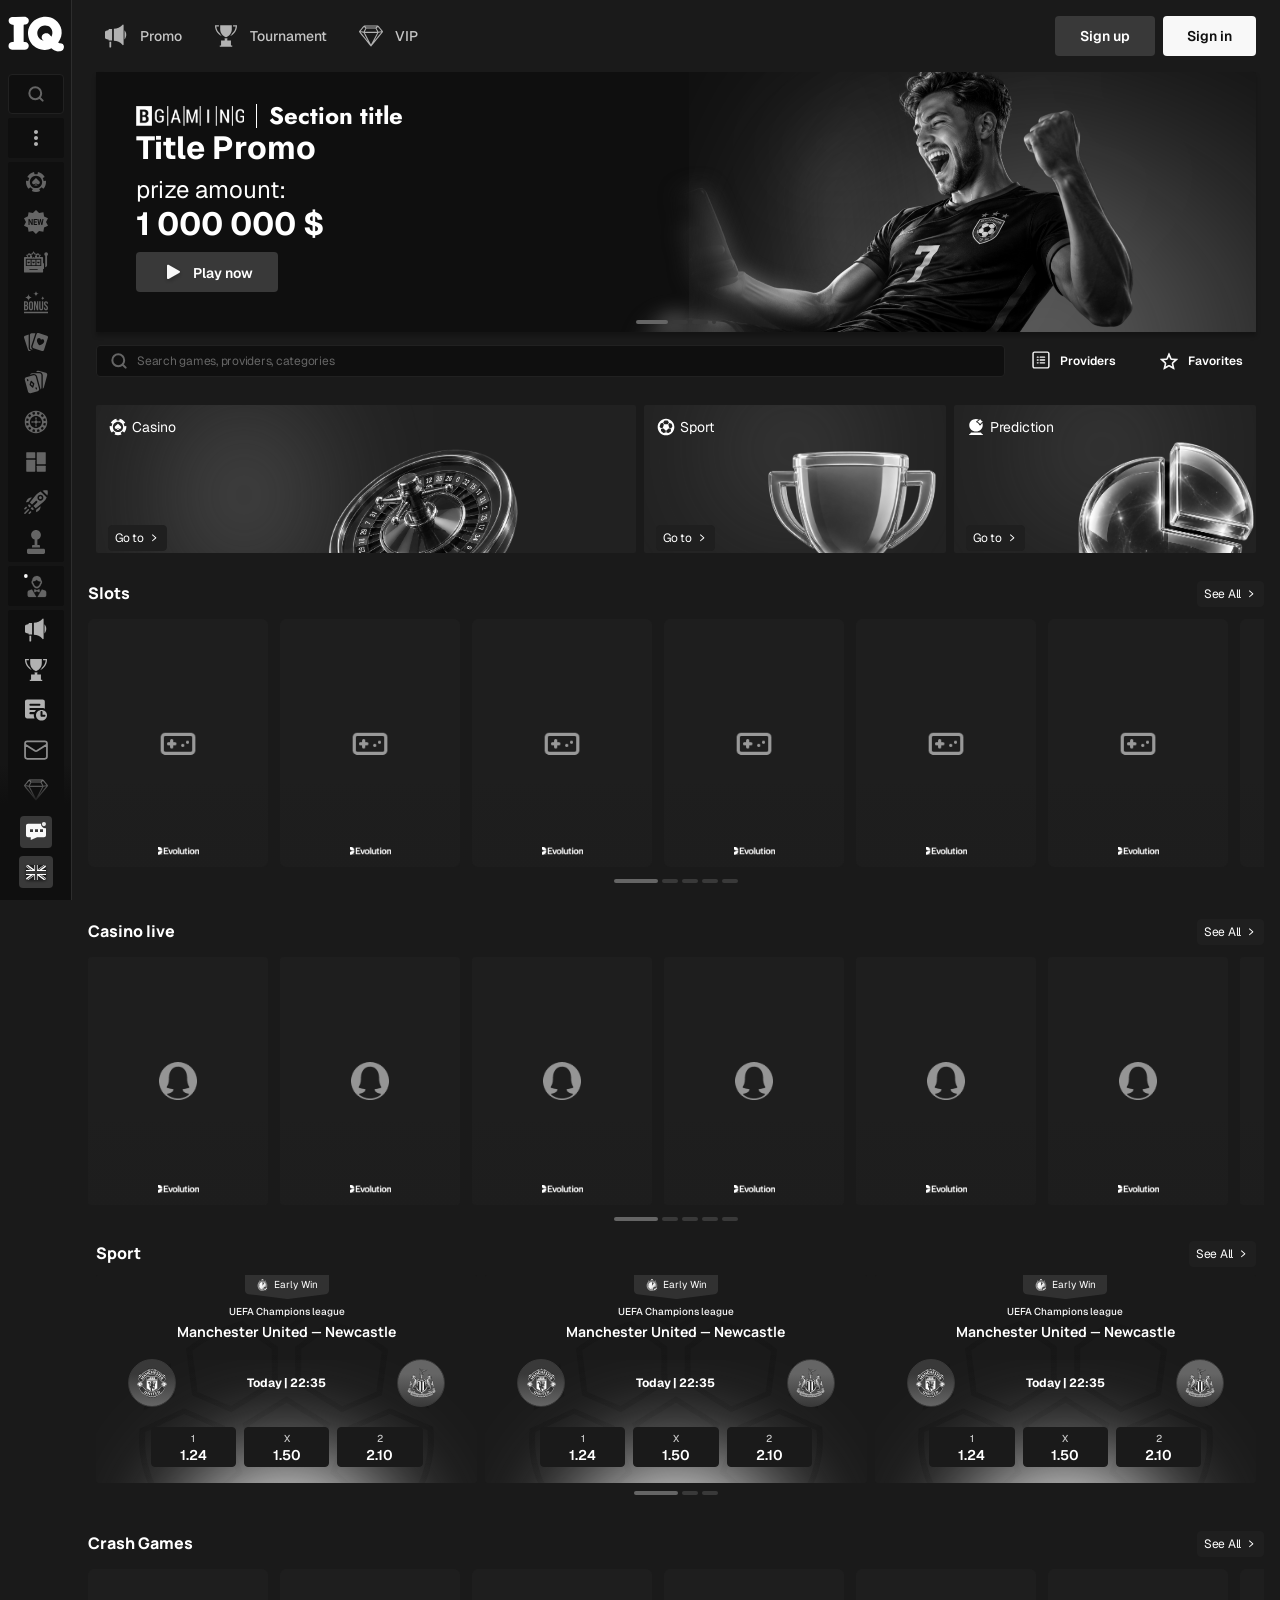
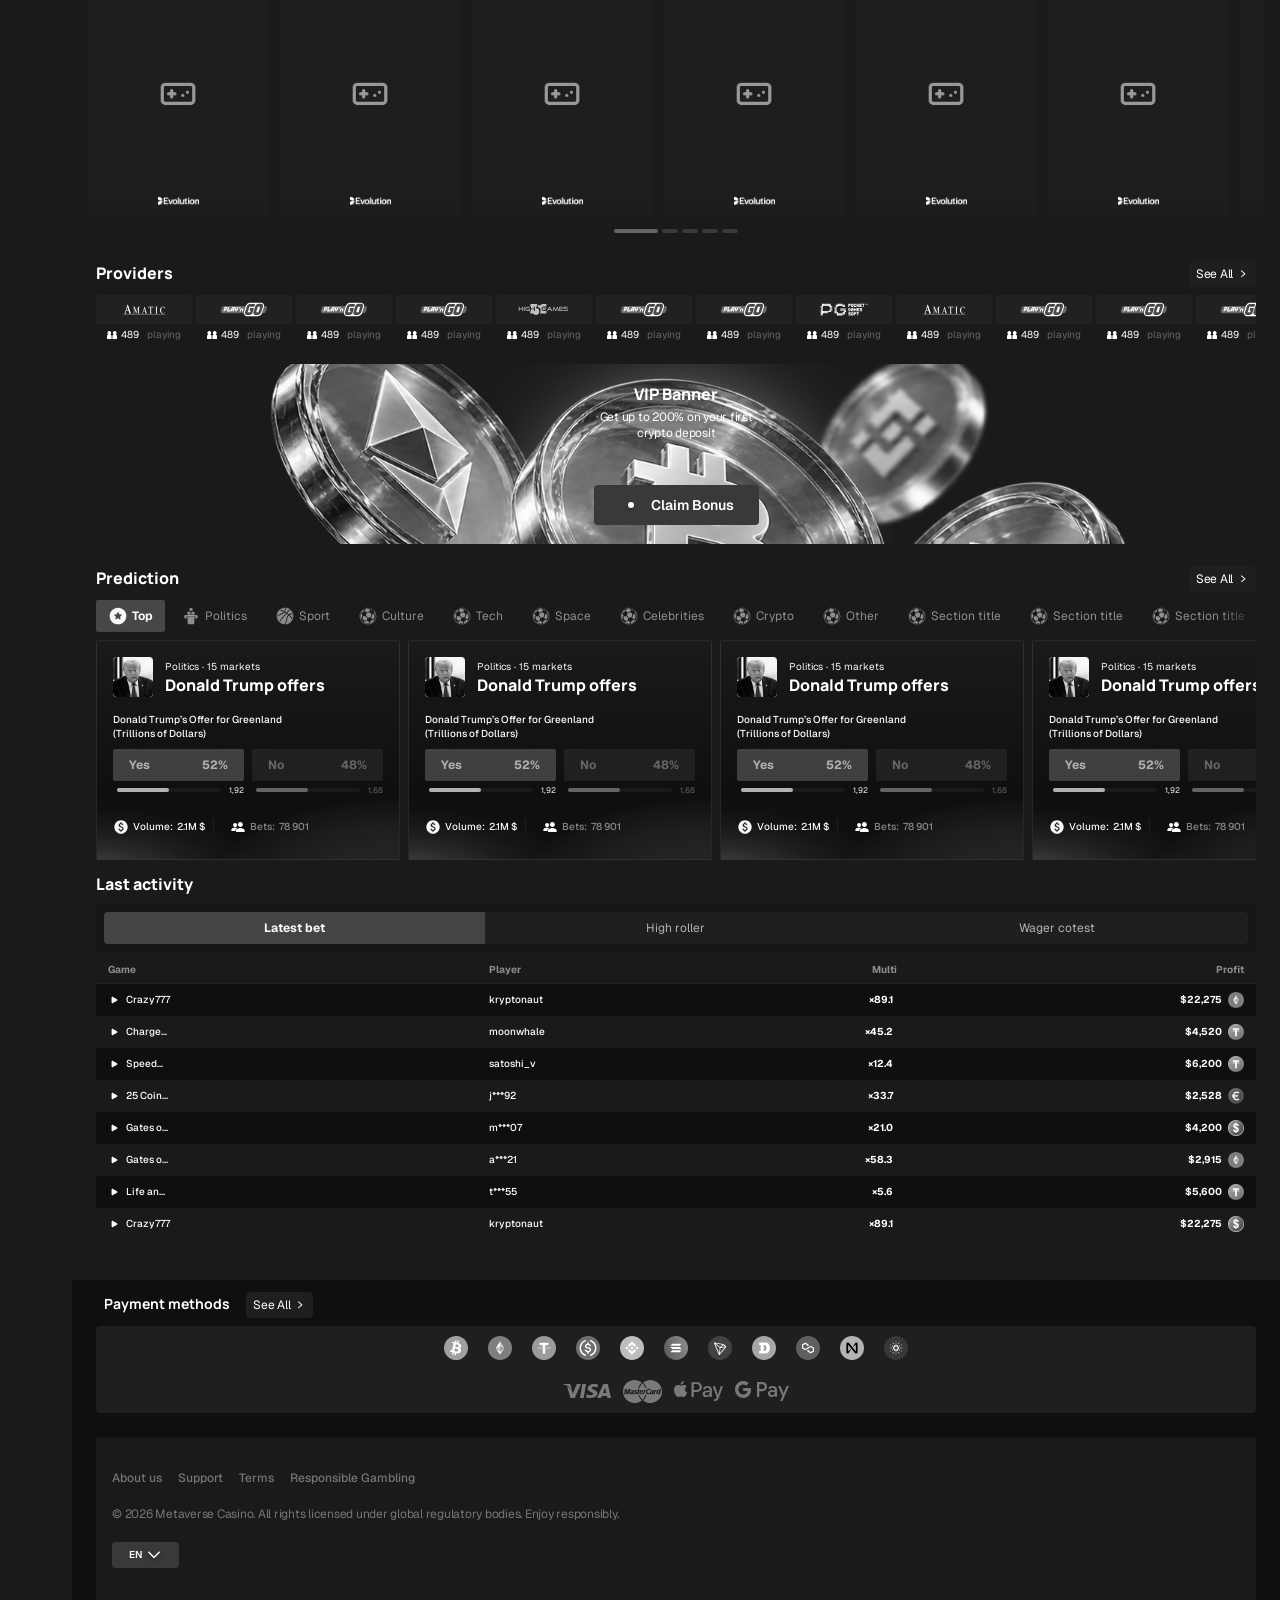
==== index.html @ 4705ea68 "Game page per the new design: header with balance, favourite and close; demo mode with Play real mod" ====
<!DOCTYPE html>
<html lang="en">
<head>
<meta charset="utf-8">
<meta name="viewport" content="width=device-width, initial-scale=1, viewport-fit=cover">
<title>Crypto Casino</title>
<link rel="preconnect" href="https://fonts.googleapis.com">
<link rel="preconnect" href="https://fonts.gstatic.com" crossorigin>
<link href="https://fonts.googleapis.com/css2?family=Geist:wght@400;500;600;700&amp;family=Jost:wght@700&amp;family=Manrope:wght@700;800&amp;family=Roboto+Flex:opsz,wdth,wght,GRAD,XOPQ,XTRA,YOPQ,YTAS,YTDE,YTFI,YTLC,YTUC@8..144,25..151,100..1000,-200..150,27..175,323..603,25..135,649..854,-305..-98,560..788,416..570,528..760&amp;display=swap" rel="stylesheet">
<link rel="stylesheet" href="css/styles.css">
<link rel="stylesheet" href="css/halls.css">
<link rel="stylesheet" href="css/wallet.css">
<link rel="stylesheet" href="css/play.css">
<link rel="stylesheet" href="css/profile.css">
<link rel="stylesheet" href="css/menu.css">
<script>(function(){var s=null;try{s=localStorage.getItem('sidebar-state')}catch(e){}if(s?s==='open':window.innerWidth>1280)document.documentElement.classList.add('sidebar-open');try{if(localStorage.getItem('auth')==='1')document.documentElement.classList.add('is-auth');if((JSON.parse(localStorage.getItem('wallet-state')||'{}')).hidden)document.documentElement.classList.add('is-balance-hidden')}catch(e){}})()</script>
</head>
<body>
<div class="layout">

  <!-- Desktop menu (1024px+): collapsed 72px / opened 210px -->
  <aside class="sidebar" id="sidebar">
    <div class="sidebar__logo">
      <a class="sidebar__logo-link" href="index.html" aria-label="Home"><img class="sidebar__logo-collapsed" src="assets/img/sb-logo-collapsed.svg" alt=""><img class="sidebar__logo-full" src="assets/img/sb-logo.svg" alt=""></a>
    </div>
    <nav class="sidebar__menu">
      <label class="sb-search"><img class="icon-20" src="assets/img/icon-search.svg" alt=""><input class="sb-search__input" type="search" placeholder="Search games, providers, categories" data-menu-search></label><div class="sb-app sb-app--toggle"><button class="sb-cell" type="button" data-sb-sections aria-haspopup="true" aria-expanded="false" title="Sections"><span class="sb-cell__icon"><img src="assets/img/sb-more.svg" alt=""></span></button></div><div class="sb-tabs" role="tablist"><button class="sb-tab is-active" type="button" role="tab" aria-selected="true" data-menu-tab="casino">Casino</button><button class="sb-tab" type="button" role="tab" aria-selected="false" data-menu-tab="sport">Sport</button><button class="sb-tab" type="button" role="tab" aria-selected="false" data-menu-tab="prediction">Prediction</button></div><div class="sb-pane" data-menu-pane="casino"><div class="sb-app auth-only"><a class="sb-cell" href="#" title="Saved Games"><span class="sb-cell__icon"><img src="assets/img/mm-saved.svg" alt=""></span><span class="sb-cell__label">Saved Games</span><span class="sb-cell__right"><span class="sb-badge">12</span></span></a><a class="sb-cell" href="#" title="Continue Playing"><span class="sb-cell__icon"><img src="assets/img/mm-continue.svg" alt=""></span><span class="sb-cell__label">Continue Playing</span><span class="sb-cell__right"><span class="sb-badge">12</span></span></a><a class="sb-cell" href="#" title="My Rewards"><span class="sb-cell__icon"><img src="assets/img/mm-rewards.svg" alt=""></span><span class="sb-cell__label">My Rewards</span></a><a class="sb-cell" href="#" title="My Bets"><span class="sb-cell__icon"><img src="assets/img/mm-bets.svg" alt=""></span><span class="sb-cell__label">My Bets</span></a></div><div class="sb-app sb-app--nested"><div class="sb-group is-open" data-accordion><button class="sb-cell" type="button" title="Casino Games"><span class="sb-cell__icon"><img src="assets/img/mm-casino.svg" alt=""></span><span class="sb-cell__label">Casino Games</span><span class="sb-cell__right"><img src="assets/img/sb-chevron.svg" alt=""></span></button><div class="sb-group__items"><a class="sb-cell sb-cell--sub" href="casino.html" title="New Releases"><span class="sb-cell__icon"><img src="assets/img/mm-new.svg" alt=""></span><span class="sb-cell__label">New Releases</span></a><a class="sb-cell sb-cell--sub" href="casino.html" title="Slots"><span class="sb-cell__icon"><img src="assets/img/mm-slots.svg" alt=""></span><span class="sb-cell__label">Slots</span></a><a class="sb-cell sb-cell--sub" href="casino.html" title="Bonus Buy"><span class="sb-cell__icon"><img src="assets/img/mm-bonusbuy.svg" alt=""></span><span class="sb-cell__label">Bonus Buy</span></a><a class="sb-cell sb-cell--sub" href="casino.html" title="Blackjack"><span class="sb-cell__icon"><img src="assets/img/mm-blackjack.svg" alt=""></span><span class="sb-cell__label">Blackjack</span></a><a class="sb-cell sb-cell--sub" href="casino.html" title="Baccarat"><span class="sb-cell__icon"><img src="assets/img/mm-baccarat.svg" alt=""></span><span class="sb-cell__label">Baccarat</span></a><a class="sb-cell sb-cell--sub" href="casino.html" title="Roulette"><span class="sb-cell__icon"><img src="assets/img/mm-roulette.svg" alt=""></span><span class="sb-cell__label">Roulette</span></a><a class="sb-cell sb-cell--sub" href="casino.html" title="All Games"><span class="sb-cell__icon"><img src="assets/img/mm-allgames.svg" alt=""></span><span class="sb-cell__label">All Games</span></a><a class="sb-cell sb-cell--sub" href="casino.html" title="Crash Games"><span class="sb-cell__icon"><img src="assets/img/mm-crash.svg" alt=""></span><span class="sb-cell__label">Crash Games</span></a><a class="sb-cell sb-cell--sub" href="casino.html" title="Publishers"><span class="sb-cell__icon"><img src="assets/img/mm-publishers.svg" alt=""></span><span class="sb-cell__label">Publishers</span></a></div></div></div><div class="sb-app sb-app--nested"><div class="sb-group" data-accordion><button class="sb-cell" type="button" title="Live Casino Games"><span class="sb-cell__icon"><img src="assets/img/mm-live.svg" alt=""></span><span class="sb-cell__label">Live Casino Games</span><span class="sb-cell__right"><img src="assets/img/sb-chevron.svg" alt=""></span></button><div class="sb-group__items"><a class="sb-cell sb-cell--sub" href="casino.html" title="Roulette"><span class="sb-cell__icon"><img src="assets/img/mm-roulette.svg" alt=""></span><span class="sb-cell__label">Roulette</span></a><a class="sb-cell sb-cell--sub" href="casino.html" title="Blackjack"><span class="sb-cell__icon"><img src="assets/img/mm-blackjack.svg" alt=""></span><span class="sb-cell__label">Blackjack</span></a><a class="sb-cell sb-cell--sub" href="casino.html" title="Baccarat"><span class="sb-cell__icon"><img src="assets/img/mm-baccarat.svg" alt=""></span><span class="sb-cell__label">Baccarat</span></a><a class="sb-cell sb-cell--sub" href="casino.html" title="Game Shows"><span class="sb-cell__icon"><img src="assets/img/mm-allgames.svg" alt=""></span><span class="sb-cell__label">Game Shows</span></a></div></div></div><div class="sb-app"><a class="sb-cell" href="#" title="Promotions"><span class="sb-cell__icon"><img src="assets/img/sb-promo.svg" alt=""></span><span class="sb-cell__label">Promotions</span><span class="sb-cell__right"><img src="assets/img/sb-arrow.svg" alt=""></span></a><a class="sb-cell" href="#" title="Tournaments"><span class="sb-cell__icon"><img src="assets/img/sb-tournament.svg" alt=""></span><span class="sb-cell__label">Tournaments</span><span class="sb-cell__right"><img src="assets/img/sb-arrow.svg" alt=""></span></a><a class="sb-cell" href="#" title="Quests Hub"><span class="sb-cell__icon"><img src="assets/img/sb-quests.svg" alt=""></span><span class="sb-cell__label">Quests Hub</span><span class="sb-cell__right"><img src="assets/img/sb-arrow.svg" alt=""></span></a><a class="sb-cell" href="#" title="Referral System"><span class="sb-cell__icon"><img src="assets/img/sb-referral.svg" alt=""></span><span class="sb-cell__label">Referral System</span><span class="sb-cell__right"><img src="assets/img/sb-arrow.svg" alt=""></span></a><a class="sb-cell" href="#" title="VIP Club"><span class="sb-cell__icon"><img src="assets/img/sb-vip.svg" alt=""></span><span class="sb-cell__label">VIP Club</span><span class="sb-cell__right"><img src="assets/img/sb-arrow.svg" alt=""></span></a></div><div class="sb-app"><a class="sb-cell" href="#" title="Chat"><span class="sb-cell__icon"><img src="assets/img/sb-chat.svg" alt=""></span><span class="sb-cell__label">Chat</span></a><a class="sb-cell" href="#" title="Responsible Gambling"><span class="sb-cell__icon"><img src="assets/img/sb-responsible.svg" alt=""></span><span class="sb-cell__label">Responsible Gambling</span></a></div></div><div class="sb-pane" data-menu-pane="sport" hidden><div class="sb-app auth-only"><a class="sb-cell" href="#" title="Favorite Events"><span class="sb-cell__icon"><img src="assets/img/sb-favorites.svg" alt=""></span><span class="sb-cell__label">Favorite Events</span><span class="sb-cell__right"><span class="sb-badge">12</span></span></a><a class="sb-cell" href="#" title="My Bets"><span class="sb-cell__icon"><img src="assets/img/sb-bets.svg" alt=""></span><span class="sb-cell__label">My Bets</span></a></div><div class="sb-app"><a class="sb-cell" href="sport.html" title="Sport"><span class="sb-cell__icon"><img src="assets/img/sb-sport.svg" alt=""></span><span class="sb-cell__label">Sport</span></a><a class="sb-cell" href="sport.html" title="Live"><span class="sb-cell__icon"><img src="assets/img/sb-live.svg" alt=""></span><span class="sb-cell__label">Live</span></a><a class="sb-cell" href="sport.html" title="E-sports"><span class="sb-cell__icon"><img src="assets/img/sb-esports.svg" alt=""></span><span class="sb-cell__label">E-sports</span></a><a class="sb-cell" href="sport.html" title="V-sports"><span class="sb-cell__icon"><img src="assets/img/sb-vsports.svg" alt=""></span><span class="sb-cell__label">V-sports</span></a></div><div class="sb-app"><div class="sb-group" data-accordion><button class="sb-cell" type="button" title="TOP Sport"><span class="sb-cell__icon"><img src="assets/img/sb-top-sport.svg" alt=""></span><span class="sb-cell__label">TOP Sport</span><span class="sb-cell__right"><img src="assets/img/sb-chevron.svg" alt=""></span></button></div><div class="sb-group is-open" data-accordion><button class="sb-cell" type="button" title="Soccer"><span class="sb-cell__icon"><img src="assets/img/sb-soccer.svg" alt=""></span><span class="sb-cell__label">Soccer</span><span class="sb-cell__right"><img src="assets/img/sb-chevron.svg" alt=""></span></button><div class="sb-group__items"><a class="sb-cell sb-cell--sub" href="sport.html" title="Live &amp; Upcoming"><span class="sb-cell__icon"><img src="assets/img/sb-live-results.svg" alt=""></span><span class="sb-cell__label">Live &amp; Upcoming</span></a><a class="sb-cell sb-cell--sub" href="sport.html" title="Outrights"><span class="sb-cell__icon"><img src="assets/img/sb-game.svg" alt=""></span><span class="sb-cell__label">Outrights</span></a><a class="sb-cell sb-cell--sub" href="sport.html" title="Premier League"><span class="sb-cell__icon"><img src="assets/img/sb-flag.png" alt=""></span><span class="sb-cell__label">Premier League</span></a><a class="sb-cell sb-cell--sub" href="sport.html" title="La Liga"><span class="sb-cell__icon"><img src="assets/img/sb-flag.png" alt=""></span><span class="sb-cell__label">La Liga</span></a><a class="sb-cell sb-cell--sub" href="sport.html" title="Serie A"><span class="sb-cell__icon"><img src="assets/img/sb-flag.png" alt=""></span><span class="sb-cell__label">Serie A</span></a><a class="sb-cell sb-cell--sub" href="sport.html" title="View All"><span class="sb-cell__icon"><img src="assets/img/sb-view-all.svg" alt=""></span><span class="sb-cell__label">View All</span></a></div></div><div class="sb-group" data-accordion><button class="sb-cell" type="button" title="Tennis"><span class="sb-cell__icon"><img src="assets/img/sb-tennis.svg" alt=""></span><span class="sb-cell__label">Tennis</span><span class="sb-cell__right"><img src="assets/img/sb-chevron.svg" alt=""></span></button></div><div class="sb-group" data-accordion><button class="sb-cell" type="button" title="Baseball"><span class="sb-cell__icon"><img src="assets/img/sb-baseball.svg" alt=""></span><span class="sb-cell__label">Baseball</span><span class="sb-cell__right"><img src="assets/img/sb-chevron.svg" alt=""></span></button></div><div class="sb-group" data-accordion><button class="sb-cell" type="button" title="Cricket"><span class="sb-cell__icon"><img src="assets/img/sb-cricket.svg" alt=""></span><span class="sb-cell__label">Cricket</span><span class="sb-cell__right"><img src="assets/img/sb-chevron.svg" alt=""></span></button></div><div class="sb-group" data-accordion><button class="sb-cell" type="button" title="Basketball"><span class="sb-cell__icon"><img src="assets/img/sb-basketball.svg" alt=""></span><span class="sb-cell__label">Basketball</span><span class="sb-cell__right"><img src="assets/img/sb-chevron.svg" alt=""></span></button></div><div class="sb-group" data-accordion><button class="sb-cell" type="button" title="Dota 2"><span class="sb-cell__icon"><img src="assets/img/sb-dota.svg" alt=""></span><span class="sb-cell__label">Dota 2</span><span class="sb-cell__right"><img src="assets/img/sb-chevron.svg" alt=""></span></button></div><div class="sb-group" data-accordion><button class="sb-cell" type="button" title="American Football"><span class="sb-cell__icon"><img src="assets/img/sb-football.svg" alt=""></span><span class="sb-cell__label">American Football</span><span class="sb-cell__right"><img src="assets/img/sb-chevron.svg" alt=""></span></button></div><div class="sb-group" data-accordion><button class="sb-cell" type="button" title="CS2"><span class="sb-cell__icon"><img src="assets/img/sb-cs2.svg" alt=""></span><span class="sb-cell__label">CS2</span><span class="sb-cell__right"><img src="assets/img/sb-chevron.svg" alt=""></span></button></div><div class="sb-group" data-accordion><button class="sb-cell" type="button" title="League of Legends"><span class="sb-cell__icon"><img src="assets/img/sb-lol.svg" alt=""></span><span class="sb-cell__label">League of Legends</span><span class="sb-cell__right"><img src="assets/img/sb-chevron.svg" alt=""></span></button></div></div><div class="sb-app"><a class="sb-cell" href="#" title="Promotions"><span class="sb-cell__icon"><img src="assets/img/sb-promo.svg" alt=""></span><span class="sb-cell__label">Promotions</span><span class="sb-cell__right"><img src="assets/img/sb-arrow.svg" alt=""></span></a><a class="sb-cell" href="#" title="Tournaments"><span class="sb-cell__icon"><img src="assets/img/sb-tournament.svg" alt=""></span><span class="sb-cell__label">Tournaments</span><span class="sb-cell__right"><img src="assets/img/sb-arrow.svg" alt=""></span></a><a class="sb-cell" href="#" title="Quests Hub"><span class="sb-cell__icon"><img src="assets/img/sb-quests.svg" alt=""></span><span class="sb-cell__label">Quests Hub</span><span class="sb-cell__right"><img src="assets/img/sb-arrow.svg" alt=""></span></a><a class="sb-cell" href="#" title="Referral System"><span class="sb-cell__icon"><img src="assets/img/sb-referral.svg" alt=""></span><span class="sb-cell__label">Referral System</span><span class="sb-cell__right"><img src="assets/img/sb-arrow.svg" alt=""></span></a><a class="sb-cell" href="#" title="VIP Club"><span class="sb-cell__icon"><img src="assets/img/sb-vip.svg" alt=""></span><span class="sb-cell__label">VIP Club</span><span class="sb-cell__right"><img src="assets/img/sb-arrow.svg" alt=""></span></a></div><div class="sb-app"><a class="sb-cell" href="#" title="Chat"><span class="sb-cell__icon"><img src="assets/img/sb-chat.svg" alt=""></span><span class="sb-cell__label">Chat</span></a><a class="sb-cell" href="#" title="Responsible Gambling"><span class="sb-cell__icon"><img src="assets/img/sb-responsible.svg" alt=""></span><span class="sb-cell__label">Responsible Gambling</span></a></div></div><div class="sb-pane" data-menu-pane="prediction" hidden><div class="sb-app auth-only"><a class="sb-cell" href="#" title="My Bets"><span class="sb-cell__icon"><img src="assets/img/mm-bets.svg" alt=""></span><span class="sb-cell__label">My Bets</span></a></div><div class="sb-app"><a class="sb-cell" href="prediction.html" title="All Predictions"><span class="sb-cell__icon"><img src="assets/img/mm-pr-all.png" alt=""></span><span class="sb-cell__label">All Predictions</span></a><a class="sb-cell" href="prediction.html" title="Politics Predictions"><span class="sb-cell__icon"><img src="assets/img/mm-pr-politics.png" alt=""></span><span class="sb-cell__label">Politics Predictions</span></a><a class="sb-cell" href="prediction.html" title="Weather Predictions"><span class="sb-cell__icon"><img src="assets/img/mm-pr-weather.png" alt=""></span><span class="sb-cell__label">Weather Predictions</span></a><a class="sb-cell" href="prediction.html" title="Social Predictions"><span class="sb-cell__icon"><img src="assets/img/mm-pr-social.png" alt=""></span><span class="sb-cell__label">Social Predictions</span></a><a class="sb-cell" href="prediction.html" title="Events Predictions"><span class="sb-cell__icon"><img src="assets/img/mm-pr-events.png" alt=""></span><span class="sb-cell__label">Events Predictions</span></a><a class="sb-cell" href="prediction.html" title="Crypto Predictions"><span class="sb-cell__icon"><img src="assets/img/mm-pr-crypto.png" alt=""></span><span class="sb-cell__label">Crypto Predictions</span></a></div><div class="sb-app"><a class="sb-cell" href="#" title="Promotions"><span class="sb-cell__icon"><img src="assets/img/sb-promo.svg" alt=""></span><span class="sb-cell__label">Promotions</span><span class="sb-cell__right"><img src="assets/img/sb-arrow.svg" alt=""></span></a><a class="sb-cell" href="#" title="Tournaments"><span class="sb-cell__icon"><img src="assets/img/sb-tournament.svg" alt=""></span><span class="sb-cell__label">Tournaments</span><span class="sb-cell__right"><img src="assets/img/sb-arrow.svg" alt=""></span></a><a class="sb-cell" href="#" title="Quests Hub"><span class="sb-cell__icon"><img src="assets/img/sb-quests.svg" alt=""></span><span class="sb-cell__label">Quests Hub</span><span class="sb-cell__right"><img src="assets/img/sb-arrow.svg" alt=""></span></a><a class="sb-cell" href="#" title="Referral System"><span class="sb-cell__icon"><img src="assets/img/sb-referral.svg" alt=""></span><span class="sb-cell__label">Referral System</span><span class="sb-cell__right"><img src="assets/img/sb-arrow.svg" alt=""></span></a><a class="sb-cell" href="#" title="VIP Club"><span class="sb-cell__icon"><img src="assets/img/sb-vip.svg" alt=""></span><span class="sb-cell__label">VIP Club</span><span class="sb-cell__right"><img src="assets/img/sb-arrow.svg" alt=""></span></a></div><div class="sb-app"><a class="sb-cell" href="#" title="Chat"><span class="sb-cell__icon"><img src="assets/img/sb-chat.svg" alt=""></span><span class="sb-cell__label">Chat</span></a><a class="sb-cell" href="#" title="Responsible Gambling"><span class="sb-cell__icon"><img src="assets/img/sb-responsible.svg" alt=""></span><span class="sb-cell__label">Responsible Gambling</span></a></div></div>
    </nav>
    <div class="sidebar__bottom">
      <div class="sidebar__shadow"></div>
      <div class="sidebar__bottom-inner">
        <div class="sb-promo-app" data-app-card>
          <div class="sb-promo-app__text"><p class="sb-promo-app__title">Aplication</p><p class="sb-promo-app__sub">Extra Reward</p></div>
          <span class="sb-promo-app__ellipse"><img src="assets/img/sb-app-ellipse.svg" alt=""></span>
          <span class="sb-promo-app__phone"><img src="assets/img/sb-app-phone.png" alt=""></span>
          <span class="sb-promo-app__stores"><img src="assets/img/sb-google-play.png" alt="Google Play"><img src="assets/img/sb-app-store.png" alt="App Store"></span>
          <button class="sb-promo-app__close" type="button" aria-label="Close" data-app-card-close><img src="assets/img/sb-close.svg" alt=""></button>
        </div>
        <div class="sb-btns">
          <button class="btn btn--secondary sb-btn sb-btn--support" type="button" aria-label="Support 24/7"><span class="sb-btn__icon sb-btn__icon--support"><img class="sb-btn__support-collapsed" src="assets/img/sb-support-collapsed.svg" alt=""><img class="sb-btn__support-full" src="assets/img/sb-support.svg" alt=""></span><span class="sb-btn__label">24/7</span></button>
          <button class="btn btn--secondary sb-btn sb-btn--lang" type="button" aria-label="Language" aria-haspopup="true" aria-expanded="false" data-lang-open><span class="sb-btn__icon sb-btn__icon--flag"><img src="assets/img/sb-flag-en.svg" alt=""></span><span class="sb-btn__label" data-lang-code>EN</span></button>
        </div>
      </div>
    </div>
    <button class="sb-handle" type="button" data-sidebar-toggle aria-controls="sidebar" aria-expanded="false" aria-label="Collapse menu"><img src="assets/img/sb-collapse.svg" alt=""></button>
  </aside>

<div class="page">

  <!-- Header for web -->
  <header class="header">
    <a class="header__logo" href="index.html" aria-label="Home"><img src="assets/img/logo.svg" alt=""></a>
    <nav class="header__nav"><a class="header__nav-item" href="#"><span class="header__nav-icon"><img src="assets/img/sb-promo.svg" alt=""></span><span>Promo</span></a><a class="header__nav-item" href="#"><span class="header__nav-icon"><img src="assets/img/hdr-tournament.svg" alt=""></span><span>Tournament</span></a><a class="header__nav-item" href="#"><span class="header__nav-icon"><img src="assets/img/sb-vip.svg" alt=""></span><span>VIP</span></a></nav>
    <div class="header__btns guest-only">
      <a class="btn btn--m btn--secondary" href="#signup" data-modal-open="signup">Sign up</a>
      <a class="btn btn--m btn--primary" href="#login" data-modal-open="login">Sign in</a>
    </div>
    <div class="header__user auth-only">
      <div class="balance" data-balance-box>
        <div class="balance__amount" data-balance>
          <button class="balance__icon balance__eye" type="button" aria-label="Hide balance" aria-pressed="false" data-balance-eye><img class="balance__eye-off" src="assets/img/wl-eye-off.svg" alt=""><img class="balance__eye-on" src="assets/img/hdr-eye.svg" alt=""></button>
          <button class="balance__toggle" type="button" aria-label="Currencies" aria-expanded="false" data-balance-toggle><span class="balance__sum" data-balance-sum>1200.000000</span><span class="balance__currency"><img src="assets/img/currency-t.png" alt="USDT"></span><span class="balance__icon balance__chevron"><img src="assets/img/hdr-chevron.svg" alt=""></span></button>
        </div>
        <button class="balance__wallet" type="button" aria-label="Wallet" data-wallet-open><img src="assets/img/hdr-wallet.svg" alt=""></button>
      </div>
      <button class="header__icon-btn" type="button" aria-label="Notifications"><img src="assets/img/hdr-bell.svg" alt=""></button>
      <a class="header__icon-btn header__profile" href="profile.html" aria-label="Profile"><img src="assets/img/hdr-avatar.svg" alt=""></a>
    </div>
  </header>

  <!-- Banner container mobile -->
  <section class="banner-carousel guest-only">
    <div class="banner-carousel__track h-scroll" data-carousel>
      <article class="banner banner--1"><div class="banner__layer l-vector1"><span><img src="assets/img/banner1-vector1.svg" alt=""></span></div><div class="banner__layer l-ellipse"><span><img src="assets/img/banner1-ellipse.svg" alt=""></span></div><div class="banner__layer l-photo"><img src="assets/img/banner-player.png" alt=""></div><div class="banner__layer l-vector3"><span><img src="assets/img/banner1-vector3.svg" alt=""></span></div><div class="banner__dark"></div><div class="banner__text"><div class="banner__titles"><p class="banner__title">Free Spins</p><p class="banner__prize">bet 20$ - get 40$<br>Free Spins</p></div><a class="btn btn--m btn--secondary banner__btn" href="#"><img src="assets/img/icon-play-btn.svg" alt="">Play now</a></div></article>
      <article class="banner banner--2"><div class="banner__layer l-vector2"><span><img src="assets/img/banner2-vector2.svg" alt=""></span></div><div class="banner__layer l-ellipse"><span><img src="assets/img/banner2-ellipse.svg" alt=""></span></div><div class="banner__layer l-photo"><img src="assets/img/banner-player.png" alt=""></div><div class="banner__layer l-vector4"><span><img src="assets/img/banner2-vector4.svg" alt=""></span></div><div class="banner__dark"></div><div class="banner__text"><div class="banner__titles"><p class="banner__title">Free Spins</p><p class="banner__prize">bet 20$ - get 40$<br>Free Spins</p></div><a class="btn btn--m btn--secondary banner__btn" href="#"><img src="assets/img/icon-play-btn.svg" alt="">Play now</a></div></article>
    </div>
    <div class="pagination" data-pagination><span class="pagination__bullet is-active"></span><span class="pagination__bullet"></span><span class="pagination__bullet"></span><span class="pagination__bullet"></span><span class="pagination__bullet"></span></div>
  </section>

  <!-- Banner container tablet-desktop -->
  <section class="banner-d-carousel guest-only">
    <div class="banner-d-carousel__track h-scroll" data-carousel>
      <article class="banner-d"><div class="banner-d__layer bd-vector1"><span><img src="assets/img/bnr-d-vector1.svg" alt=""></span></div><div class="banner-d__layer bd-ellipse"><span><img src="assets/img/bnr-d-ellipse.svg" alt=""></span></div><div class="banner-d__layer bd-photo"><img src="assets/img/banner-player.png" alt=""><img class="bd-photo__blur" src="assets/img/banner-player.png" alt=""></div><div class="banner-d__layer bd-vector3"><span><img src="assets/img/bnr-d-vector3.svg" alt=""></span></div><div class="banner-d__text"><div class="banner-d__subtitle"><img class="banner-d__logo" src="assets/img/bnr-d-logo.png" alt="BGaming"><span class="banner-d__divider"></span><p>Section title</p></div><div class="banner-d__main"><p class="banner-d__title">Title Promo</p><div class="banner-d__prize"><p class="banner-d__prize-label">prize amount:</p><p class="banner-d__title">1 000 000 $</p></div></div><a class="btn btn--secondary banner-d__btn" href="#"><span class="banner-d__btn-icon"><img src="assets/img/bnr-d-play.svg" alt=""></span><span>Play now</span></a></div></article>
      <article class="banner-d"><div class="banner-d__layer bd-vector1"><span><img src="assets/img/bnr-d-vector1.svg" alt=""></span></div><div class="banner-d__layer bd-ellipse"><span><img src="assets/img/bnr-d-ellipse.svg" alt=""></span></div><div class="banner-d__layer bd-photo"><img src="assets/img/banner-player.png" alt=""><img class="bd-photo__blur" src="assets/img/banner-player.png" alt=""></div><div class="banner-d__layer bd-vector3"><span><img src="assets/img/bnr-d-vector3.svg" alt=""></span></div><div class="banner-d__text"><div class="banner-d__subtitle"><img class="banner-d__logo" src="assets/img/bnr-d-logo.png" alt="BGaming"><span class="banner-d__divider"></span><p>Section title</p></div><div class="banner-d__main"><p class="banner-d__title">Title Promo</p><div class="banner-d__prize"><p class="banner-d__prize-label">prize amount:</p><p class="banner-d__title">1 000 000 $</p></div></div><a class="btn btn--secondary banner-d__btn" href="#"><span class="banner-d__btn-icon"><img src="assets/img/bnr-d-play.svg" alt=""></span><span>Play now</span></a></div></article>
      <article class="banner-d"><div class="banner-d__layer bd-vector1"><span><img src="assets/img/bnr-d-vector1.svg" alt=""></span></div><div class="banner-d__layer bd-ellipse"><span><img src="assets/img/bnr-d-ellipse.svg" alt=""></span></div><div class="banner-d__layer bd-photo"><img src="assets/img/banner-player.png" alt=""><img class="bd-photo__blur" src="assets/img/banner-player.png" alt=""></div><div class="banner-d__layer bd-vector3"><span><img src="assets/img/bnr-d-vector3.svg" alt=""></span></div><div class="banner-d__text"><div class="banner-d__subtitle"><img class="banner-d__logo" src="assets/img/bnr-d-logo.png" alt="BGaming"><span class="banner-d__divider"></span><p>Section title</p></div><div class="banner-d__main"><p class="banner-d__title">Title Promo</p><div class="banner-d__prize"><p class="banner-d__prize-label">prize amount:</p><p class="banner-d__title">1 000 000 $</p></div></div><a class="btn btn--secondary banner-d__btn" href="#"><span class="banner-d__btn-icon"><img src="assets/img/bnr-d-play.svg" alt=""></span><span>Play now</span></a></div></article>
      <article class="banner-d"><div class="banner-d__layer bd-vector1"><span><img src="assets/img/bnr-d-vector1.svg" alt=""></span></div><div class="banner-d__layer bd-ellipse"><span><img src="assets/img/bnr-d-ellipse.svg" alt=""></span></div><div class="banner-d__layer bd-photo"><img src="assets/img/banner-player.png" alt=""><img class="bd-photo__blur" src="assets/img/banner-player.png" alt=""></div><div class="banner-d__layer bd-vector3"><span><img src="assets/img/bnr-d-vector3.svg" alt=""></span></div><div class="banner-d__text"><div class="banner-d__subtitle"><img class="banner-d__logo" src="assets/img/bnr-d-logo.png" alt="BGaming"><span class="banner-d__divider"></span><p>Section title</p></div><div class="banner-d__main"><p class="banner-d__title">Title Promo</p><div class="banner-d__prize"><p class="banner-d__prize-label">prize amount:</p><p class="banner-d__title">1 000 000 $</p></div></div><a class="btn btn--secondary banner-d__btn" href="#"><span class="banner-d__btn-icon"><img src="assets/img/bnr-d-play.svg" alt=""></span><span>Play now</span></a></div></article>
    </div>
    <div class="pagination pagination--banner" data-pagination><span class="pagination__bullet is-active"></span><span class="pagination__bullet"></span><span class="pagination__bullet"></span><span class="pagination__bullet"></span></div>
  </section>

  <!-- Stories + player profile card (logged in) -->
  <div class="player-top auth-only">
    <nav class="stories h-scroll" aria-label="Stories"><button class="story" type="button" data-story="0"><span class="story__ring"><img src="assets/img/story-ring.svg" alt=""></span><span class="story__label">Originals</span></button><button class="story" type="button" data-story="1"><span class="story__ring"><img src="assets/img/story-ring.svg" alt=""></span><span class="story__label">Live Slots</span></button><button class="story is-seen" type="button" data-story="2"><span class="story__ring"><img src="assets/img/story-ring-alt.svg" alt=""></span><span class="story__label">Giveaways</span></button><button class="story" type="button" data-story="3"><span class="story__ring"><img src="assets/img/story-ring.svg" alt=""></span><span class="story__label">Boosts</span></button><button class="story" type="button" data-story="4"><span class="story__ring"><img src="assets/img/story-ring.svg" alt=""></span><span class="story__label">VIP Info</span></button><button class="story" type="button" data-story="5"><span class="story__ring"><img src="assets/img/story-ring.svg" alt=""></span><span class="story__label">VIP Info</span></button><button class="story" type="button" data-story="6"><span class="story__ring"><img src="assets/img/story-ring.svg" alt=""></span><span class="story__label">VIP Info</span></button><button class="story" type="button" data-story="7"><span class="story__ring"><img src="assets/img/story-ring.svg" alt=""></span><span class="story__label">Boosts</span></button><button class="story" type="button" data-story="8"><span class="story__ring"><img src="assets/img/story-ring.svg" alt=""></span><span class="story__label">VIP Info</span></button><button class="story" type="button" data-story="9"><span class="story__ring"><img src="assets/img/story-ring.svg" alt=""></span><span class="story__label">VIP Info</span></button><button class="story" type="button" data-story="10"><span class="story__ring"><img src="assets/img/story-ring.svg" alt=""></span><span class="story__label">VIP Info</span></button><button class="story" type="button" data-story="11"><span class="story__ring"><img src="assets/img/story-ring.svg" alt=""></span><span class="story__label">Boosts</span></button><button class="story" type="button" data-story="12"><span class="story__ring"><img src="assets/img/story-ring.svg" alt=""></span><span class="story__label">VIP Info</span></button><button class="story" type="button" data-story="13"><span class="story__ring"><img src="assets/img/story-ring.svg" alt=""></span><span class="story__label">VIP Info</span></button><button class="story" type="button" data-story="14"><span class="story__ring"><img src="assets/img/story-ring.svg" alt=""></span><span class="story__label">VIP Info</span></button><button class="story" type="button" data-story="15"><span class="story__ring"><img src="assets/img/story-ring.svg" alt=""></span><span class="story__label">Boosts</span></button><button class="story" type="button" data-story="16"><span class="story__ring"><img src="assets/img/story-ring.svg" alt=""></span><span class="story__label">VIP Info</span></button><button class="story" type="button" data-story="17"><span class="story__ring"><img src="assets/img/story-ring.svg" alt=""></span><span class="story__label">VIP Info</span></button><button class="story" type="button" data-story="18"><span class="story__ring"><img src="assets/img/story-ring.svg" alt=""></span><span class="story__label">VIP Info</span></button><button class="story" type="button" data-story="19"><span class="story__ring"><img src="assets/img/story-ring.svg" alt=""></span><span class="story__label">Boosts</span></button></nav>
    <section class="player-card" aria-label="Player profile">
      <div class="player-card__header">
        <h2 class="player-card__name">Player #25432543</h2>
        <a class="player-card__more" href="#" aria-label="Open profile"><img src="assets/img/pc-nav.svg" alt=""></a>
      </div>
      <div class="player-card__body">
        <div class="player-card__avatar"><img src="assets/img/player-avatar.svg" alt=""></div>
        <div class="player-card__info">
          <div class="vip-progress">
            <div class="vip-progress__labels"><span>Regular</span><span>Royal</span></div>
            <div class="vip-progress__row">
              <div class="vip-progress__bar"><span class="vip-progress__fill" style="width: 45%"></span></div>
              <span class="vip-progress__value">45%</span>
              <span class="vip-progress__stage"><span>VIP</span><i></i></span>
            </div>
            <a class="vip-progress__link" href="#">All titles</a>
          </div>
          <p class="player-card__note">All deposits for the last 30 days are counted</p>
        </div>
      </div>
    </section>
  </div>

  <!-- Filter panel -->
  <div class="filter-panel">
    <label class="search">
      <img class="icon-20" src="assets/img/icon-search.svg" alt="">
      <input class="search__input" type="search" placeholder="Search games, providers, categories">
    </label>
    <div class="filter-panel__actions">
      <button class="btn btn--icon filter-btn" type="button" aria-label="Providers"><span class="filter-btn__icon filter-btn__icon--providers"><picture><source media="(min-width: 1024px)" srcset="assets/img/flt-providers.svg"><img src="assets/img/icon-providers.svg" alt=""></picture></span><span class="filter-btn__label">Providers</span></button>
      <button class="btn btn--icon filter-btn" type="button" aria-label="Favorites"><span class="filter-btn__icon filter-btn__icon--favorites"><picture><source media="(min-width: 1024px)" srcset="assets/img/flt-favorites.svg"><img src="assets/img/icon-favorites.svg" alt=""></picture></span><span class="filter-btn__label">Favorites</span></button>
    </div>
  </div>

  <!-- Thematic sections -->
  <nav class="thematic">
    <a class="thematic-card thematic-card--casino" href="casino.html">
      <span class="thematic-card__badge"><img class="icon-20" src="assets/img/icon-casino.svg" alt="">Casino</span>
      <span class="thematic-card__ellipse"><picture><source media="(min-width: 1024px)" srcset="assets/img/th-ellipse-lg.svg"><img src="assets/img/thematic-ellipse-lg.svg" alt=""></picture></span>
      <span class="thematic-card__art"><span class="thematic-card__img"><img src="assets/img/thematic-casino.png" alt=""></span></span>
      <span class="pill-btn t-12-regular">Go to <img src="assets/img/chevron-thematic.svg" alt=""></span>
    </a>
    <a class="thematic-card thematic-card--sport" href="sport.html">
      <span class="thematic-card__ellipse"><picture><source media="(min-width: 1024px)" srcset="assets/img/th-ellipse-sm.svg"><img src="assets/img/thematic-ellipse-sm.svg" alt=""></picture></span>
      <span class="thematic-card__art"><span class="thematic-card__img"><img src="assets/img/thematic-sport.png" alt=""></span></span>
      <span class="thematic-card__badge"><img class="icon-20" src="assets/img/icon-sport.svg" alt="">Sport</span>
      <span class="pill-btn t-12-regular">Go to <img src="assets/img/chevron-thematic.svg" alt=""></span>
    </a>
    <a class="thematic-card thematic-card--prediction" href="prediction.html">
      <span class="thematic-card__ellipse"><picture><source media="(min-width: 1024px)" srcset="assets/img/th-ellipse-sm.svg"><img src="assets/img/thematic-ellipse-sm.svg" alt=""></picture></span>
      <span class="thematic-card__art"><span class="thematic-card__img"><img src="assets/img/thematic-prediction.png" alt=""></span></span>
      <span class="thematic-card__badge"><span class="icon-20"><img class="icon-prediction" src="assets/img/icon-prediction.svg" alt=""></span>Prediction</span>
      <span class="pill-btn t-12-regular">Go to <img src="assets/img/chevron-thematic.svg" alt=""></span>
    </a>
  </nav>

  <!-- Continue / Originals (logged in) -->
  <section class="games games--first games--auth auth-only"><div class="section-header "><h2 class="section-header__title">Continue</h2><a class="pill-btn t-12-regular" href="#">See All <img src="assets/img/chevron-slots.svg" alt=""></a></div><div class="games__row h-scroll" data-carousel><a class="game-tile game-tile--bordered" href="game.html" data-game><div class="game-tile__image"><img src="assets/img/game-slot.png" alt=""></div><div class="game-tile__label game-tile__label--idle"><div class="game-tile__logo-space"></div><div class="game-tile__provider"><img src="assets/img/provider-evolution.png" alt="Evolution"></div></div><div class="game-tile__hover"><div class="game-tile__dim"></div><div class="game-tile__slot"><div class="game-tile__play"><span class="btn btn--secondary btn--decorative"><picture><source media="(min-width: 1024px)" srcset="assets/img/game-play-24.svg"><img class="game-tile__play-icon" src="assets/img/icon-play.svg" alt="Play"></picture></span></div><span class="game-tile__fav game-tile__fav--20"><picture><source media="(min-width: 1024px)" srcset="assets/img/game-fav-20.svg"><img src="assets/img/icon-favorite-game.svg" alt=""></picture></span></div></div></a><a class="game-tile" href="game.html" data-game><div class="game-tile__image"><img src="assets/img/game-slot.png" alt=""></div><div class="game-tile__label game-tile__label--idle"><div class="game-tile__logo-space"></div><div class="game-tile__provider"><img src="assets/img/provider-evolution.png" alt="Evolution"></div></div><div class="game-tile__hover"><div class="game-tile__dim"></div><div class="game-tile__slot"><div class="game-tile__play"><span class="btn btn--secondary btn--decorative"><picture><source media="(min-width: 1024px)" srcset="assets/img/game-play-24.svg"><img class="game-tile__play-icon" src="assets/img/icon-play.svg" alt="Play"></picture></span></div><span class="game-tile__fav game-tile__fav--20"><picture><source media="(min-width: 1024px)" srcset="assets/img/game-fav-20.svg"><img src="assets/img/icon-favorite-game.svg" alt=""></picture></span></div></div></a><a class="game-tile" href="game.html" data-game><div class="game-tile__image"><img src="assets/img/game-slot.png" alt=""></div><div class="game-tile__label game-tile__label--idle"><div class="game-tile__logo-space"></div><div class="game-tile__provider"><img src="assets/img/provider-evolution.png" alt="Evolution"></div></div><div class="game-tile__hover"><div class="game-tile__dim"></div><div class="game-tile__slot"><div class="game-tile__play"><span class="btn btn--secondary btn--decorative"><picture><source media="(min-width: 1024px)" srcset="assets/img/game-play-24.svg"><img class="game-tile__play-icon" src="assets/img/icon-play.svg" alt="Play"></picture></span></div><span class="game-tile__fav game-tile__fav--20"><picture><source media="(min-width: 1024px)" srcset="assets/img/game-fav-20.svg"><img src="assets/img/icon-favorite-game.svg" alt=""></picture></span></div></div></a><a class="game-tile" href="game.html" data-game><div class="game-tile__image"><img src="assets/img/game-slot.png" alt=""></div><div class="game-tile__label game-tile__label--idle"><div class="game-tile__logo-space"></div><div class="game-tile__provider"><img src="assets/img/provider-evolution.png" alt="Evolution"></div></div><div class="game-tile__hover"><div class="game-tile__dim"></div><div class="game-tile__slot"><div class="game-tile__play"><span class="btn btn--secondary btn--decorative"><picture><source media="(min-width: 1024px)" srcset="assets/img/game-play-24.svg"><img class="game-tile__play-icon" src="assets/img/icon-play.svg" alt="Play"></picture></span></div><span class="game-tile__fav game-tile__fav--20"><picture><source media="(min-width: 1024px)" srcset="assets/img/game-fav-20.svg"><img src="assets/img/icon-favorite-game.svg" alt=""></picture></span></div></div></a><a class="game-tile" href="game.html" data-game><div class="game-tile__image"><img src="assets/img/game-slot.png" alt=""></div><div class="game-tile__label game-tile__label--idle"><div class="game-tile__logo-space"></div><div class="game-tile__provider"><img src="assets/img/provider-evolution.png" alt="Evolution"></div></div><div class="game-tile__hover"><div class="game-tile__dim"></div><div class="game-tile__slot"><div class="game-tile__play"><span class="btn btn--secondary btn--decorative"><picture><source media="(min-width: 1024px)" srcset="assets/img/game-play-24.svg"><img class="game-tile__play-icon" src="assets/img/icon-play.svg" alt="Play"></picture></span></div><span class="game-tile__fav game-tile__fav--20"><picture><source media="(min-width: 1024px)" srcset="assets/img/game-fav-20.svg"><img src="assets/img/icon-favorite-game.svg" alt=""></picture></span></div></div></a><a class="game-tile" href="game.html" data-game><div class="game-tile__image"><img src="assets/img/game-slot.png" alt=""></div><div class="game-tile__label game-tile__label--idle"><div class="game-tile__logo-space"></div><div class="game-tile__provider"><img src="assets/img/provider-evolution.png" alt="Evolution"></div></div><div class="game-tile__hover"><div class="game-tile__dim"></div><div class="game-tile__slot"><div class="game-tile__play"><span class="btn btn--secondary btn--decorative"><picture><source media="(min-width: 1024px)" srcset="assets/img/game-play-24.svg"><img class="game-tile__play-icon" src="assets/img/icon-play.svg" alt="Play"></picture></span></div><span class="game-tile__fav game-tile__fav--20"><picture><source media="(min-width: 1024px)" srcset="assets/img/game-fav-20.svg"><img src="assets/img/icon-favorite-game.svg" alt=""></picture></span></div></div></a><a class="game-tile" href="game.html" data-game><div class="game-tile__image"><img src="assets/img/game-slot.png" alt=""></div><div class="game-tile__label game-tile__label--idle"><div class="game-tile__logo-space"></div><div class="game-tile__provider"><img src="assets/img/provider-evolution.png" alt="Evolution"></div></div><div class="game-tile__hover"><div class="game-tile__dim"></div><div class="game-tile__slot"><div class="game-tile__play"><span class="btn btn--secondary btn--decorative"><picture><source media="(min-width: 1024px)" srcset="assets/img/game-play-24.svg"><img class="game-tile__play-icon" src="assets/img/icon-play.svg" alt="Play"></picture></span></div><span class="game-tile__fav game-tile__fav--20"><picture><source media="(min-width: 1024px)" srcset="assets/img/game-fav-20.svg"><img src="assets/img/icon-favorite-game.svg" alt=""></picture></span></div></div></a><a class="game-tile" href="game.html" data-game><div class="game-tile__image"><img src="assets/img/game-slot.png" alt=""></div><div class="game-tile__label game-tile__label--idle"><div class="game-tile__logo-space"></div><div class="game-tile__provider"><img src="assets/img/provider-evolution.png" alt="Evolution"></div></div><div class="game-tile__hover"><div class="game-tile__dim"></div><div class="game-tile__slot"><div class="game-tile__play"><span class="btn btn--secondary btn--decorative"><picture><source media="(min-width: 1024px)" srcset="assets/img/game-play-24.svg"><img class="game-tile__play-icon" src="assets/img/icon-play.svg" alt="Play"></picture></span></div><span class="game-tile__fav game-tile__fav--20"><picture><source media="(min-width: 1024px)" srcset="assets/img/game-fav-20.svg"><img src="assets/img/icon-favorite-game.svg" alt=""></picture></span></div></div></a><a class="game-tile" href="game.html" data-game><div class="game-tile__image"><img src="assets/img/game-slot.png" alt=""></div><div class="game-tile__label game-tile__label--idle"><div class="game-tile__logo-space"></div><div class="game-tile__provider"><img src="assets/img/provider-evolution.png" alt="Evolution"></div></div><div class="game-tile__hover"><div class="game-tile__dim"></div><div class="game-tile__slot"><div class="game-tile__play"><span class="btn btn--secondary btn--decorative"><picture><source media="(min-width: 1024px)" srcset="assets/img/game-play-24.svg"><img class="game-tile__play-icon" src="assets/img/icon-play.svg" alt="Play"></picture></span></div><span class="game-tile__fav game-tile__fav--20"><picture><source media="(min-width: 1024px)" srcset="assets/img/game-fav-20.svg"><img src="assets/img/icon-favorite-game.svg" alt=""></picture></span></div></div></a><a class="game-tile" href="game.html" data-game><div class="game-tile__image"><img src="assets/img/game-slot.png" alt=""></div><div class="game-tile__label game-tile__label--idle"><div class="game-tile__logo-space"></div><div class="game-tile__provider"><img src="assets/img/provider-evolution.png" alt="Evolution"></div></div><div class="game-tile__hover"><div class="game-tile__dim"></div><div class="game-tile__slot"><div class="game-tile__play"><span class="btn btn--secondary btn--decorative"><picture><source media="(min-width: 1024px)" srcset="assets/img/game-play-24.svg"><img class="game-tile__play-icon" src="assets/img/icon-play.svg" alt="Play"></picture></span></div><span class="game-tile__fav game-tile__fav--20"><picture><source media="(min-width: 1024px)" srcset="assets/img/game-fav-20.svg"><img src="assets/img/icon-favorite-game.svg" alt=""></picture></span></div></div></a><a class="game-tile" href="game.html" data-game><div class="game-tile__image"><img src="assets/img/game-slot.png" alt=""></div><div class="game-tile__label game-tile__label--idle"><div class="game-tile__logo-space"></div><div class="game-tile__provider"><img src="assets/img/provider-evolution.png" alt="Evolution"></div></div><div class="game-tile__hover"><div class="game-tile__dim"></div><div class="game-tile__slot"><div class="game-tile__play"><span class="btn btn--secondary btn--decorative"><picture><source media="(min-width: 1024px)" srcset="assets/img/game-play-24.svg"><img class="game-tile__play-icon" src="assets/img/icon-play.svg" alt="Play"></picture></span></div><span class="game-tile__fav game-tile__fav--20"><picture><source media="(min-width: 1024px)" srcset="assets/img/game-fav-20.svg"><img src="assets/img/icon-favorite-game.svg" alt=""></picture></span></div></div></a><a class="game-tile" href="game.html" data-game><div class="game-tile__image"><img src="assets/img/game-slot.png" alt=""></div><div class="game-tile__label game-tile__label--idle"><div class="game-tile__logo-space"></div><div class="game-tile__provider"><img src="assets/img/provider-evolution.png" alt="Evolution"></div></div><div class="game-tile__hover"><div class="game-tile__dim"></div><div class="game-tile__slot"><div class="game-tile__play"><span class="btn btn--secondary btn--decorative"><picture><source media="(min-width: 1024px)" srcset="assets/img/game-play-24.svg"><img class="game-tile__play-icon" src="assets/img/icon-play.svg" alt="Play"></picture></span></div><span class="game-tile__fav game-tile__fav--20"><picture><source media="(min-width: 1024px)" srcset="assets/img/game-fav-20.svg"><img src="assets/img/icon-favorite-game.svg" alt=""></picture></span></div></div></a></div><div class="pagination" data-pagination><span class="pagination__bullet is-active"></span><span class="pagination__bullet"></span><span class="pagination__bullet"></span><span class="pagination__bullet"></span><span class="pagination__bullet"></span></div></section>
  <section class="games games--flush auth-only"><div class="section-header "><h2 class="section-header__title">Originals</h2><a class="pill-btn t-12-regular" href="#">See All <img src="assets/img/chevron-slots.svg" alt=""></a></div><div class="games__row h-scroll" data-carousel><a class="game-tile game-tile--bordered" href="game.html" data-game><div class="game-tile__image"><img src="assets/img/game-slot.png" alt=""></div><div class="game-tile__label game-tile__label--idle"><div class="game-tile__logo-space"></div><div class="game-tile__provider"><img src="assets/img/provider-evolution.png" alt="Evolution"></div></div><div class="game-tile__hover"><div class="game-tile__dim"></div><div class="game-tile__slot"><div class="game-tile__play"><span class="btn btn--secondary btn--decorative"><picture><source media="(min-width: 1024px)" srcset="assets/img/game-play-24.svg"><img class="game-tile__play-icon" src="assets/img/icon-play.svg" alt="Play"></picture></span></div><span class="game-tile__fav game-tile__fav--20"><picture><source media="(min-width: 1024px)" srcset="assets/img/game-fav-20.svg"><img src="assets/img/icon-favorite-game.svg" alt=""></picture></span></div></div></a><a class="game-tile" href="game.html" data-game><div class="game-tile__image"><img src="assets/img/game-slot.png" alt=""></div><div class="game-tile__label game-tile__label--idle"><div class="game-tile__logo-space"></div><div class="game-tile__provider"><img src="assets/img/provider-evolution.png" alt="Evolution"></div></div><div class="game-tile__hover"><div class="game-tile__dim"></div><div class="game-tile__slot"><div class="game-tile__play"><span class="btn btn--secondary btn--decorative"><picture><source media="(min-width: 1024px)" srcset="assets/img/game-play-24.svg"><img class="game-tile__play-icon" src="assets/img/icon-play.svg" alt="Play"></picture></span></div><span class="game-tile__fav game-tile__fav--20"><picture><source media="(min-width: 1024px)" srcset="assets/img/game-fav-20.svg"><img src="assets/img/icon-favorite-game.svg" alt=""></picture></span></div></div></a><a class="game-tile" href="game.html" data-game><div class="game-tile__image"><img src="assets/img/game-slot.png" alt=""></div><div class="game-tile__label game-tile__label--idle"><div class="game-tile__logo-space"></div><div class="game-tile__provider"><img src="assets/img/provider-evolution.png" alt="Evolution"></div></div><div class="game-tile__hover"><div class="game-tile__dim"></div><div class="game-tile__slot"><div class="game-tile__play"><span class="btn btn--secondary btn--decorative"><picture><source media="(min-width: 1024px)" srcset="assets/img/game-play-24.svg"><img class="game-tile__play-icon" src="assets/img/icon-play.svg" alt="Play"></picture></span></div><span class="game-tile__fav game-tile__fav--20"><picture><source media="(min-width: 1024px)" srcset="assets/img/game-fav-20.svg"><img src="assets/img/icon-favorite-game.svg" alt=""></picture></span></div></div></a><a class="game-tile" href="game.html" data-game><div class="game-tile__image"><img src="assets/img/game-slot.png" alt=""></div><div class="game-tile__label game-tile__label--idle"><div class="game-tile__logo-space"></div><div class="game-tile__provider"><img src="assets/img/provider-evolution.png" alt="Evolution"></div></div><div class="game-tile__hover"><div class="game-tile__dim"></div><div class="game-tile__slot"><div class="game-tile__play"><span class="btn btn--secondary btn--decorative"><picture><source media="(min-width: 1024px)" srcset="assets/img/game-play-24.svg"><img class="game-tile__play-icon" src="assets/img/icon-play.svg" alt="Play"></picture></span></div><span class="game-tile__fav game-tile__fav--20"><picture><source media="(min-width: 1024px)" srcset="assets/img/game-fav-20.svg"><img src="assets/img/icon-favorite-game.svg" alt=""></picture></span></div></div></a><a class="game-tile" href="game.html" data-game><div class="game-tile__image"><img src="assets/img/game-slot.png" alt=""></div><div class="game-tile__label game-tile__label--idle"><div class="game-tile__logo-space"></div><div class="game-tile__provider"><img src="assets/img/provider-evolution.png" alt="Evolution"></div></div><div class="game-tile__hover"><div class="game-tile__dim"></div><div class="game-tile__slot"><div class="game-tile__play"><span class="btn btn--secondary btn--decorative"><picture><source media="(min-width: 1024px)" srcset="assets/img/game-play-24.svg"><img class="game-tile__play-icon" src="assets/img/icon-play.svg" alt="Play"></picture></span></div><span class="game-tile__fav game-tile__fav--20"><picture><source media="(min-width: 1024px)" srcset="assets/img/game-fav-20.svg"><img src="assets/img/icon-favorite-game.svg" alt=""></picture></span></div></div></a><a class="game-tile" href="game.html" data-game><div class="game-tile__image"><img src="assets/img/game-slot.png" alt=""></div><div class="game-tile__label game-tile__label--idle"><div class="game-tile__logo-space"></div><div class="game-tile__provider"><img src="assets/img/provider-evolution.png" alt="Evolution"></div></div><div class="game-tile__hover"><div class="game-tile__dim"></div><div class="game-tile__slot"><div class="game-tile__play"><span class="btn btn--secondary btn--decorative"><picture><source media="(min-width: 1024px)" srcset="assets/img/game-play-24.svg"><img class="game-tile__play-icon" src="assets/img/icon-play.svg" alt="Play"></picture></span></div><span class="game-tile__fav game-tile__fav--20"><picture><source media="(min-width: 1024px)" srcset="assets/img/game-fav-20.svg"><img src="assets/img/icon-favorite-game.svg" alt=""></picture></span></div></div></a><a class="game-tile" href="game.html" data-game><div class="game-tile__image"><img src="assets/img/game-slot.png" alt=""></div><div class="game-tile__label game-tile__label--idle"><div class="game-tile__logo-space"></div><div class="game-tile__provider"><img src="assets/img/provider-evolution.png" alt="Evolution"></div></div><div class="game-tile__hover"><div class="game-tile__dim"></div><div class="game-tile__slot"><div class="game-tile__play"><span class="btn btn--secondary btn--decorative"><picture><source media="(min-width: 1024px)" srcset="assets/img/game-play-24.svg"><img class="game-tile__play-icon" src="assets/img/icon-play.svg" alt="Play"></picture></span></div><span class="game-tile__fav game-tile__fav--20"><picture><source media="(min-width: 1024px)" srcset="assets/img/game-fav-20.svg"><img src="assets/img/icon-favorite-game.svg" alt=""></picture></span></div></div></a><a class="game-tile" href="game.html" data-game><div class="game-tile__image"><img src="assets/img/game-slot.png" alt=""></div><div class="game-tile__label game-tile__label--idle"><div class="game-tile__logo-space"></div><div class="game-tile__provider"><img src="assets/img/provider-evolution.png" alt="Evolution"></div></div><div class="game-tile__hover"><div class="game-tile__dim"></div><div class="game-tile__slot"><div class="game-tile__play"><span class="btn btn--secondary btn--decorative"><picture><source media="(min-width: 1024px)" srcset="assets/img/game-play-24.svg"><img class="game-tile__play-icon" src="assets/img/icon-play.svg" alt="Play"></picture></span></div><span class="game-tile__fav game-tile__fav--20"><picture><source media="(min-width: 1024px)" srcset="assets/img/game-fav-20.svg"><img src="assets/img/icon-favorite-game.svg" alt=""></picture></span></div></div></a><a class="game-tile" href="game.html" data-game><div class="game-tile__image"><img src="assets/img/game-slot.png" alt=""></div><div class="game-tile__label game-tile__label--idle"><div class="game-tile__logo-space"></div><div class="game-tile__provider"><img src="assets/img/provider-evolution.png" alt="Evolution"></div></div><div class="game-tile__hover"><div class="game-tile__dim"></div><div class="game-tile__slot"><div class="game-tile__play"><span class="btn btn--secondary btn--decorative"><picture><source media="(min-width: 1024px)" srcset="assets/img/game-play-24.svg"><img class="game-tile__play-icon" src="assets/img/icon-play.svg" alt="Play"></picture></span></div><span class="game-tile__fav game-tile__fav--20"><picture><source media="(min-width: 1024px)" srcset="assets/img/game-fav-20.svg"><img src="assets/img/icon-favorite-game.svg" alt=""></picture></span></div></div></a><a class="game-tile" href="game.html" data-game><div class="game-tile__image"><img src="assets/img/game-slot.png" alt=""></div><div class="game-tile__label game-tile__label--idle"><div class="game-tile__logo-space"></div><div class="game-tile__provider"><img src="assets/img/provider-evolution.png" alt="Evolution"></div></div><div class="game-tile__hover"><div class="game-tile__dim"></div><div class="game-tile__slot"><div class="game-tile__play"><span class="btn btn--secondary btn--decorative"><picture><source media="(min-width: 1024px)" srcset="assets/img/game-play-24.svg"><img class="game-tile__play-icon" src="assets/img/icon-play.svg" alt="Play"></picture></span></div><span class="game-tile__fav game-tile__fav--20"><picture><source media="(min-width: 1024px)" srcset="assets/img/game-fav-20.svg"><img src="assets/img/icon-favorite-game.svg" alt=""></picture></span></div></div></a><a class="game-tile" href="game.html" data-game><div class="game-tile__image"><img src="assets/img/game-slot.png" alt=""></div><div class="game-tile__label game-tile__label--idle"><div class="game-tile__logo-space"></div><div class="game-tile__provider"><img src="assets/img/provider-evolution.png" alt="Evolution"></div></div><div class="game-tile__hover"><div class="game-tile__dim"></div><div class="game-tile__slot"><div class="game-tile__play"><span class="btn btn--secondary btn--decorative"><picture><source media="(min-width: 1024px)" srcset="assets/img/game-play-24.svg"><img class="game-tile__play-icon" src="assets/img/icon-play.svg" alt="Play"></picture></span></div><span class="game-tile__fav game-tile__fav--20"><picture><source media="(min-width: 1024px)" srcset="assets/img/game-fav-20.svg"><img src="assets/img/icon-favorite-game.svg" alt=""></picture></span></div></div></a><a class="game-tile" href="game.html" data-game><div class="game-tile__image"><img src="assets/img/game-slot.png" alt=""></div><div class="game-tile__label game-tile__label--idle"><div class="game-tile__logo-space"></div><div class="game-tile__provider"><img src="assets/img/provider-evolution.png" alt="Evolution"></div></div><div class="game-tile__hover"><div class="game-tile__dim"></div><div class="game-tile__slot"><div class="game-tile__play"><span class="btn btn--secondary btn--decorative"><picture><source media="(min-width: 1024px)" srcset="assets/img/game-play-24.svg"><img class="game-tile__play-icon" src="assets/img/icon-play.svg" alt="Play"></picture></span></div><span class="game-tile__fav game-tile__fav--20"><picture><source media="(min-width: 1024px)" srcset="assets/img/game-fav-20.svg"><img src="assets/img/icon-favorite-game.svg" alt=""></picture></span></div></div></a></div><div class="pagination" data-pagination><span class="pagination__bullet is-active"></span><span class="pagination__bullet"></span><span class="pagination__bullet"></span><span class="pagination__bullet"></span><span class="pagination__bullet"></span></div></section>

  <!-- Slots -->
  <section class="games games--first"><div class="section-header "><h2 class="section-header__title">Slots</h2><a class="pill-btn t-12-regular" href="#">See All <img src="assets/img/chevron-slots.svg" alt=""></a></div><div class="games__row h-scroll" data-carousel><a class="game-tile game-tile--bordered" href="game.html" data-game><div class="game-tile__image"><img src="assets/img/game-slot.png" alt=""></div><div class="game-tile__label game-tile__label--idle"><div class="game-tile__logo-space"></div><div class="game-tile__provider"><img src="assets/img/provider-evolution.png" alt="Evolution"></div></div><div class="game-tile__hover"><div class="game-tile__dim"></div><div class="game-tile__slot"><div class="game-tile__play"><span class="btn btn--secondary btn--decorative"><picture><source media="(min-width: 1024px)" srcset="assets/img/game-play-24.svg"><img class="game-tile__play-icon" src="assets/img/icon-play.svg" alt="Play"></picture></span></div><span class="game-tile__fav game-tile__fav--20"><picture><source media="(min-width: 1024px)" srcset="assets/img/game-fav-20.svg"><img src="assets/img/icon-favorite-game.svg" alt=""></picture></span></div></div></a><a class="game-tile" href="game.html" data-game><div class="game-tile__image"><img src="assets/img/game-slot.png" alt=""></div><div class="game-tile__label game-tile__label--idle"><div class="game-tile__logo-space"></div><div class="game-tile__provider"><img src="assets/img/provider-evolution.png" alt="Evolution"></div></div><div class="game-tile__hover"><div class="game-tile__dim"></div><div class="game-tile__slot"><div class="game-tile__play"><span class="btn btn--secondary btn--decorative"><picture><source media="(min-width: 1024px)" srcset="assets/img/game-play-24.svg"><img class="game-tile__play-icon" src="assets/img/icon-play.svg" alt="Play"></picture></span></div><span class="game-tile__fav game-tile__fav--20"><picture><source media="(min-width: 1024px)" srcset="assets/img/game-fav-20.svg"><img src="assets/img/icon-favorite-game.svg" alt=""></picture></span></div></div></a><a class="game-tile" href="game.html" data-game><div class="game-tile__image"><img src="assets/img/game-slot.png" alt=""></div><div class="game-tile__label game-tile__label--idle"><div class="game-tile__logo-space"></div><div class="game-tile__provider"><img src="assets/img/provider-evolution.png" alt="Evolution"></div></div><div class="game-tile__hover"><div class="game-tile__dim"></div><div class="game-tile__slot"><div class="game-tile__play"><span class="btn btn--secondary btn--decorative"><picture><source media="(min-width: 1024px)" srcset="assets/img/game-play-24.svg"><img class="game-tile__play-icon" src="assets/img/icon-play.svg" alt="Play"></picture></span></div><span class="game-tile__fav game-tile__fav--20"><picture><source media="(min-width: 1024px)" srcset="assets/img/game-fav-20.svg"><img src="assets/img/icon-favorite-game.svg" alt=""></picture></span></div></div></a><a class="game-tile" href="game.html" data-game><div class="game-tile__image"><img src="assets/img/game-slot.png" alt=""></div><div class="game-tile__label game-tile__label--idle"><div class="game-tile__logo-space"></div><div class="game-tile__provider"><img src="assets/img/provider-evolution.png" alt="Evolution"></div></div><div class="game-tile__hover"><div class="game-tile__dim"></div><div class="game-tile__slot"><div class="game-tile__play"><span class="btn btn--secondary btn--decorative"><picture><source media="(min-width: 1024px)" srcset="assets/img/game-play-24.svg"><img class="game-tile__play-icon" src="assets/img/icon-play.svg" alt="Play"></picture></span></div><span class="game-tile__fav game-tile__fav--20"><picture><source media="(min-width: 1024px)" srcset="assets/img/game-fav-20.svg"><img src="assets/img/icon-favorite-game.svg" alt=""></picture></span></div></div></a><a class="game-tile" href="game.html" data-game><div class="game-tile__image"><img src="assets/img/game-slot.png" alt=""></div><div class="game-tile__label game-tile__label--idle"><div class="game-tile__logo-space"></div><div class="game-tile__provider"><img src="assets/img/provider-evolution.png" alt="Evolution"></div></div><div class="game-tile__hover"><div class="game-tile__dim"></div><div class="game-tile__slot"><div class="game-tile__play"><span class="btn btn--secondary btn--decorative"><picture><source media="(min-width: 1024px)" srcset="assets/img/game-play-24.svg"><img class="game-tile__play-icon" src="assets/img/icon-play.svg" alt="Play"></picture></span></div><span class="game-tile__fav game-tile__fav--20"><picture><source media="(min-width: 1024px)" srcset="assets/img/game-fav-20.svg"><img src="assets/img/icon-favorite-game.svg" alt=""></picture></span></div></div></a><a class="game-tile" href="game.html" data-game><div class="game-tile__image"><img src="assets/img/game-slot.png" alt=""></div><div class="game-tile__label game-tile__label--idle"><div class="game-tile__logo-space"></div><div class="game-tile__provider"><img src="assets/img/provider-evolution.png" alt="Evolution"></div></div><div class="game-tile__hover"><div class="game-tile__dim"></div><div class="game-tile__slot"><div class="game-tile__play"><span class="btn btn--secondary btn--decorative"><picture><source media="(min-width: 1024px)" srcset="assets/img/game-play-24.svg"><img class="game-tile__play-icon" src="assets/img/icon-play.svg" alt="Play"></picture></span></div><span class="game-tile__fav game-tile__fav--20"><picture><source media="(min-width: 1024px)" srcset="assets/img/game-fav-20.svg"><img src="assets/img/icon-favorite-game.svg" alt=""></picture></span></div></div></a><a class="game-tile" href="game.html" data-game><div class="game-tile__image"><img src="assets/img/game-slot.png" alt=""></div><div class="game-tile__label game-tile__label--idle"><div class="game-tile__logo-space"></div><div class="game-tile__provider"><img src="assets/img/provider-evolution.png" alt="Evolution"></div></div><div class="game-tile__hover"><div class="game-tile__dim"></div><div class="game-tile__slot"><div class="game-tile__play"><span class="btn btn--secondary btn--decorative"><picture><source media="(min-width: 1024px)" srcset="assets/img/game-play-24.svg"><img class="game-tile__play-icon" src="assets/img/icon-play.svg" alt="Play"></picture></span></div><span class="game-tile__fav game-tile__fav--20"><picture><source media="(min-width: 1024px)" srcset="assets/img/game-fav-20.svg"><img src="assets/img/icon-favorite-game.svg" alt=""></picture></span></div></div></a><a class="game-tile" href="game.html" data-game><div class="game-tile__image"><img src="assets/img/game-slot.png" alt=""></div><div class="game-tile__label game-tile__label--idle"><div class="game-tile__logo-space"></div><div class="game-tile__provider"><img src="assets/img/provider-evolution.png" alt="Evolution"></div></div><div class="game-tile__hover"><div class="game-tile__dim"></div><div class="game-tile__slot"><div class="game-tile__play"><span class="btn btn--secondary btn--decorative"><picture><source media="(min-width: 1024px)" srcset="assets/img/game-play-24.svg"><img class="game-tile__play-icon" src="assets/img/icon-play.svg" alt="Play"></picture></span></div><span class="game-tile__fav game-tile__fav--20"><picture><source media="(min-width: 1024px)" srcset="assets/img/game-fav-20.svg"><img src="assets/img/icon-favorite-game.svg" alt=""></picture></span></div></div></a><a class="game-tile" href="game.html" data-game><div class="game-tile__image"><img src="assets/img/game-slot.png" alt=""></div><div class="game-tile__label game-tile__label--idle"><div class="game-tile__logo-space"></div><div class="game-tile__provider"><img src="assets/img/provider-evolution.png" alt="Evolution"></div></div><div class="game-tile__hover"><div class="game-tile__dim"></div><div class="game-tile__slot"><div class="game-tile__play"><span class="btn btn--secondary btn--decorative"><picture><source media="(min-width: 1024px)" srcset="assets/img/game-play-24.svg"><img class="game-tile__play-icon" src="assets/img/icon-play.svg" alt="Play"></picture></span></div><span class="game-tile__fav game-tile__fav--20"><picture><source media="(min-width: 1024px)" srcset="assets/img/game-fav-20.svg"><img src="assets/img/icon-favorite-game.svg" alt=""></picture></span></div></div></a><a class="game-tile" href="game.html" data-game><div class="game-tile__image"><img src="assets/img/game-slot.png" alt=""></div><div class="game-tile__label game-tile__label--idle"><div class="game-tile__logo-space"></div><div class="game-tile__provider"><img src="assets/img/provider-evolution.png" alt="Evolution"></div></div><div class="game-tile__hover"><div class="game-tile__dim"></div><div class="game-tile__slot"><div class="game-tile__play"><span class="btn btn--secondary btn--decorative"><picture><source media="(min-width: 1024px)" srcset="assets/img/game-play-24.svg"><img class="game-tile__play-icon" src="assets/img/icon-play.svg" alt="Play"></picture></span></div><span class="game-tile__fav game-tile__fav--20"><picture><source media="(min-width: 1024px)" srcset="assets/img/game-fav-20.svg"><img src="assets/img/icon-favorite-game.svg" alt=""></picture></span></div></div></a><a class="game-tile" href="game.html" data-game><div class="game-tile__image"><img src="assets/img/game-slot.png" alt=""></div><div class="game-tile__label game-tile__label--idle"><div class="game-tile__logo-space"></div><div class="game-tile__provider"><img src="assets/img/provider-evolution.png" alt="Evolution"></div></div><div class="game-tile__hover"><div class="game-tile__dim"></div><div class="game-tile__slot"><div class="game-tile__play"><span class="btn btn--secondary btn--decorative"><picture><source media="(min-width: 1024px)" srcset="assets/img/game-play-24.svg"><img class="game-tile__play-icon" src="assets/img/icon-play.svg" alt="Play"></picture></span></div><span class="game-tile__fav game-tile__fav--20"><picture><source media="(min-width: 1024px)" srcset="assets/img/game-fav-20.svg"><img src="assets/img/icon-favorite-game.svg" alt=""></picture></span></div></div></a><a class="game-tile" href="game.html" data-game><div class="game-tile__image"><img src="assets/img/game-slot.png" alt=""></div><div class="game-tile__label game-tile__label--idle"><div class="game-tile__logo-space"></div><div class="game-tile__provider"><img src="assets/img/provider-evolution.png" alt="Evolution"></div></div><div class="game-tile__hover"><div class="game-tile__dim"></div><div class="game-tile__slot"><div class="game-tile__play"><span class="btn btn--secondary btn--decorative"><picture><source media="(min-width: 1024px)" srcset="assets/img/game-play-24.svg"><img class="game-tile__play-icon" src="assets/img/icon-play.svg" alt="Play"></picture></span></div><span class="game-tile__fav game-tile__fav--20"><picture><source media="(min-width: 1024px)" srcset="assets/img/game-fav-20.svg"><img src="assets/img/icon-favorite-game.svg" alt=""></picture></span></div></div></a></div><div class="pagination" data-pagination><span class="pagination__bullet is-active"></span><span class="pagination__bullet"></span><span class="pagination__bullet"></span><span class="pagination__bullet"></span><span class="pagination__bullet"></span></div></section>

  <!-- Casino live -->
  <section class="games games--flush"><div class="section-header "><h2 class="section-header__title">Casino live</h2><a class="pill-btn t-12-regular" href="#">See All <img src="assets/img/chevron-slots.svg" alt=""></a></div><div class="games__row h-scroll" data-carousel><a class="game-tile game-tile--hover-title" href="game.html" data-game><div class="game-tile__image"><img src="assets/img/live-casino-2.png" alt=""></div><div class="game-tile__label game-tile__label--idle"><div class="game-tile__logo-space"></div><div class="game-tile__title game-tile__name auth-only"><p>Blackjack</p></div><div class="game-tile__provider"><img src="assets/img/provider-evolution.png" alt="Evolution"></div></div><div class="game-tile__hover"><div class="game-tile__dim"></div><div class="game-tile__slot"><div class="game-tile__play"><span class="btn btn--secondary"><picture><source media="(min-width: 1024px)" srcset="assets/img/game-play-24.svg"><img class="game-tile__play-icon" src="assets/img/icon-play.svg" alt="Play"></picture></span></div><div class="game-tile__label"><div class="game-tile__title"><p>Game title</p></div><div class="game-tile__provider"><img src="assets/img/provider-evolution.png" alt="Evolution"></div></div><span class="game-tile__fav game-tile__fav--16"><picture><source media="(min-width: 1024px)" srcset="assets/img/game-fav-16.svg"><img src="assets/img/icon-favorite-game.svg" alt=""></picture></span></div></div></a><a class="game-tile game-tile--hover-title" href="game.html" data-game><div class="game-tile__image"><img src="assets/img/live-casino-2.png" alt=""></div><div class="game-tile__label game-tile__label--idle"><div class="game-tile__logo-space"></div><div class="game-tile__title game-tile__name auth-only"><p>Poker</p></div><div class="game-tile__provider"><img src="assets/img/provider-evolution.png" alt="Evolution"></div></div><div class="game-tile__hover"><div class="game-tile__dim"></div><div class="game-tile__slot"><div class="game-tile__play"><span class="btn btn--secondary"><picture><source media="(min-width: 1024px)" srcset="assets/img/game-play-24.svg"><img class="game-tile__play-icon" src="assets/img/icon-play.svg" alt="Play"></picture></span></div><div class="game-tile__label"><div class="game-tile__title"><p>Game title</p></div><div class="game-tile__provider"><img src="assets/img/provider-evolution.png" alt="Evolution"></div></div><span class="game-tile__fav game-tile__fav--16"><picture><source media="(min-width: 1024px)" srcset="assets/img/game-fav-16.svg"><img src="assets/img/icon-favorite-game.svg" alt=""></picture></span></div></div></a><a class="game-tile game-tile--hover-title" href="game.html" data-game><div class="game-tile__image"><img src="assets/img/live-casino-2.png" alt=""></div><div class="game-tile__label game-tile__label--idle"><div class="game-tile__logo-space"></div><div class="game-tile__title game-tile__name auth-only"><p>Roulette</p></div><div class="game-tile__provider"><img src="assets/img/provider-evolution.png" alt="Evolution"></div></div><div class="game-tile__hover"><div class="game-tile__dim"></div><div class="game-tile__slot"><div class="game-tile__play"><span class="btn btn--secondary"><picture><source media="(min-width: 1024px)" srcset="assets/img/game-play-24.svg"><img class="game-tile__play-icon" src="assets/img/icon-play.svg" alt="Play"></picture></span></div><div class="game-tile__label"><div class="game-tile__title"><p>Game title</p></div><div class="game-tile__provider"><img src="assets/img/provider-evolution.png" alt="Evolution"></div></div><span class="game-tile__fav game-tile__fav--16"><picture><source media="(min-width: 1024px)" srcset="assets/img/game-fav-16.svg"><img src="assets/img/icon-favorite-game.svg" alt=""></picture></span></div></div></a><a class="game-tile game-tile--hover-title" href="game.html" data-game><div class="game-tile__image"><img src="assets/img/live-casino-2.png" alt=""></div><div class="game-tile__label game-tile__label--idle"><div class="game-tile__logo-space"></div><div class="game-tile__title game-tile__name auth-only"><p>Baccarat</p></div><div class="game-tile__provider"><img src="assets/img/provider-evolution.png" alt="Evolution"></div></div><div class="game-tile__hover"><div class="game-tile__dim"></div><div class="game-tile__slot"><div class="game-tile__play"><span class="btn btn--secondary"><picture><source media="(min-width: 1024px)" srcset="assets/img/game-play-24.svg"><img class="game-tile__play-icon" src="assets/img/icon-play.svg" alt="Play"></picture></span></div><div class="game-tile__label"><div class="game-tile__title"><p>Game title</p></div><div class="game-tile__provider"><img src="assets/img/provider-evolution.png" alt="Evolution"></div></div><span class="game-tile__fav game-tile__fav--16"><picture><source media="(min-width: 1024px)" srcset="assets/img/game-fav-16.svg"><img src="assets/img/icon-favorite-game.svg" alt=""></picture></span></div></div></a><a class="game-tile game-tile--hover-title" href="game.html" data-game><div class="game-tile__image"><img src="assets/img/live-casino-2.png" alt=""></div><div class="game-tile__label game-tile__label--idle"><div class="game-tile__logo-space"></div><div class="game-tile__title game-tile__name auth-only"><p>Blackjack</p></div><div class="game-tile__provider"><img src="assets/img/provider-evolution.png" alt="Evolution"></div></div><div class="game-tile__hover"><div class="game-tile__dim"></div><div class="game-tile__slot"><div class="game-tile__play"><span class="btn btn--secondary"><picture><source media="(min-width: 1024px)" srcset="assets/img/game-play-24.svg"><img class="game-tile__play-icon" src="assets/img/icon-play.svg" alt="Play"></picture></span></div><div class="game-tile__label"><div class="game-tile__title"><p>Game title</p></div><div class="game-tile__provider"><img src="assets/img/provider-evolution.png" alt="Evolution"></div></div><span class="game-tile__fav game-tile__fav--16"><picture><source media="(min-width: 1024px)" srcset="assets/img/game-fav-16.svg"><img src="assets/img/icon-favorite-game.svg" alt=""></picture></span></div></div></a><a class="game-tile game-tile--hover-title" href="game.html" data-game><div class="game-tile__image"><img src="assets/img/live-casino-2.png" alt=""></div><div class="game-tile__label game-tile__label--idle"><div class="game-tile__logo-space"></div><div class="game-tile__title game-tile__name auth-only"><p>Poker</p></div><div class="game-tile__provider"><img src="assets/img/provider-evolution.png" alt="Evolution"></div></div><div class="game-tile__hover"><div class="game-tile__dim"></div><div class="game-tile__slot"><div class="game-tile__play"><span class="btn btn--secondary"><picture><source media="(min-width: 1024px)" srcset="assets/img/game-play-24.svg"><img class="game-tile__play-icon" src="assets/img/icon-play.svg" alt="Play"></picture></span></div><div class="game-tile__label"><div class="game-tile__title"><p>Game title</p></div><div class="game-tile__provider"><img src="assets/img/provider-evolution.png" alt="Evolution"></div></div><span class="game-tile__fav game-tile__fav--16"><picture><source media="(min-width: 1024px)" srcset="assets/img/game-fav-16.svg"><img src="assets/img/icon-favorite-game.svg" alt=""></picture></span></div></div></a><a class="game-tile game-tile--hover-title" href="game.html" data-game><div class="game-tile__image"><img src="assets/img/live-casino-2.png" alt=""></div><div class="game-tile__label game-tile__label--idle"><div class="game-tile__logo-space"></div><div class="game-tile__title game-tile__name auth-only"><p>Roulette</p></div><div class="game-tile__provider"><img src="assets/img/provider-evolution.png" alt="Evolution"></div></div><div class="game-tile__hover"><div class="game-tile__dim"></div><div class="game-tile__slot"><div class="game-tile__play"><span class="btn btn--secondary"><picture><source media="(min-width: 1024px)" srcset="assets/img/game-play-24.svg"><img class="game-tile__play-icon" src="assets/img/icon-play.svg" alt="Play"></picture></span></div><div class="game-tile__label"><div class="game-tile__title"><p>Game title</p></div><div class="game-tile__provider"><img src="assets/img/provider-evolution.png" alt="Evolution"></div></div><span class="game-tile__fav game-tile__fav--16"><picture><source media="(min-width: 1024px)" srcset="assets/img/game-fav-16.svg"><img src="assets/img/icon-favorite-game.svg" alt=""></picture></span></div></div></a><a class="game-tile game-tile--hover-title" href="game.html" data-game><div class="game-tile__image"><img src="assets/img/live-casino-2.png" alt=""></div><div class="game-tile__label game-tile__label--idle"><div class="game-tile__logo-space"></div><div class="game-tile__title game-tile__name auth-only"><p>Baccarat</p></div><div class="game-tile__provider"><img src="assets/img/provider-evolution.png" alt="Evolution"></div></div><div class="game-tile__hover"><div class="game-tile__dim"></div><div class="game-tile__slot"><div class="game-tile__play"><span class="btn btn--secondary"><picture><source media="(min-width: 1024px)" srcset="assets/img/game-play-24.svg"><img class="game-tile__play-icon" src="assets/img/icon-play.svg" alt="Play"></picture></span></div><div class="game-tile__label"><div class="game-tile__title"><p>Game title</p></div><div class="game-tile__provider"><img src="assets/img/provider-evolution.png" alt="Evolution"></div></div><span class="game-tile__fav game-tile__fav--16"><picture><source media="(min-width: 1024px)" srcset="assets/img/game-fav-16.svg"><img src="assets/img/icon-favorite-game.svg" alt=""></picture></span></div></div></a><a class="game-tile game-tile--hover-title" href="game.html" data-game><div class="game-tile__image"><img src="assets/img/live-casino-2.png" alt=""></div><div class="game-tile__label game-tile__label--idle"><div class="game-tile__logo-space"></div><div class="game-tile__title game-tile__name auth-only"><p>Blackjack</p></div><div class="game-tile__provider"><img src="assets/img/provider-evolution.png" alt="Evolution"></div></div><div class="game-tile__hover"><div class="game-tile__dim"></div><div class="game-tile__slot"><div class="game-tile__play"><span class="btn btn--secondary"><picture><source media="(min-width: 1024px)" srcset="assets/img/game-play-24.svg"><img class="game-tile__play-icon" src="assets/img/icon-play.svg" alt="Play"></picture></span></div><div class="game-tile__label"><div class="game-tile__title"><p>Game title</p></div><div class="game-tile__provider"><img src="assets/img/provider-evolution.png" alt="Evolution"></div></div><span class="game-tile__fav game-tile__fav--16"><picture><source media="(min-width: 1024px)" srcset="assets/img/game-fav-16.svg"><img src="assets/img/icon-favorite-game.svg" alt=""></picture></span></div></div></a><a class="game-tile game-tile--hover-title" href="game.html" data-game><div class="game-tile__image"><img src="assets/img/live-casino-2.png" alt=""></div><div class="game-tile__label game-tile__label--idle"><div class="game-tile__logo-space"></div><div class="game-tile__title game-tile__name auth-only"><p>Poker</p></div><div class="game-tile__provider"><img src="assets/img/provider-evolution.png" alt="Evolution"></div></div><div class="game-tile__hover"><div class="game-tile__dim"></div><div class="game-tile__slot"><div class="game-tile__play"><span class="btn btn--secondary"><picture><source media="(min-width: 1024px)" srcset="assets/img/game-play-24.svg"><img class="game-tile__play-icon" src="assets/img/icon-play.svg" alt="Play"></picture></span></div><div class="game-tile__label"><div class="game-tile__title"><p>Game title</p></div><div class="game-tile__provider"><img src="assets/img/provider-evolution.png" alt="Evolution"></div></div><span class="game-tile__fav game-tile__fav--16"><picture><source media="(min-width: 1024px)" srcset="assets/img/game-fav-16.svg"><img src="assets/img/icon-favorite-game.svg" alt=""></picture></span></div></div></a><a class="game-tile game-tile--hover-title" href="game.html" data-game><div class="game-tile__image"><img src="assets/img/live-casino-2.png" alt=""></div><div class="game-tile__label game-tile__label--idle"><div class="game-tile__logo-space"></div><div class="game-tile__title game-tile__name auth-only"><p>Roulette</p></div><div class="game-tile__provider"><img src="assets/img/provider-evolution.png" alt="Evolution"></div></div><div class="game-tile__hover"><div class="game-tile__dim"></div><div class="game-tile__slot"><div class="game-tile__play"><span class="btn btn--secondary"><picture><source media="(min-width: 1024px)" srcset="assets/img/game-play-24.svg"><img class="game-tile__play-icon" src="assets/img/icon-play.svg" alt="Play"></picture></span></div><div class="game-tile__label"><div class="game-tile__title"><p>Game title</p></div><div class="game-tile__provider"><img src="assets/img/provider-evolution.png" alt="Evolution"></div></div><span class="game-tile__fav game-tile__fav--16"><picture><source media="(min-width: 1024px)" srcset="assets/img/game-fav-16.svg"><img src="assets/img/icon-favorite-game.svg" alt=""></picture></span></div></div></a></div><div class="pagination" data-pagination><span class="pagination__bullet is-active"></span><span class="pagination__bullet"></span><span class="pagination__bullet"></span><span class="pagination__bullet"></span><span class="pagination__bullet"></span></div></section>

  <!-- Sport -->
  <section class="sport">
    <div class="section-header "><h2 class="section-header__title">Sport</h2><a class="pill-btn t-12-regular" href="#">See All <img src="assets/img/chevron-slots.svg" alt=""></a></div>
    <div class="events">
      <div class="events__row h-scroll" data-carousel>
        <article class="event-card"><div class="event-card__bg"><div class="event-card__union"><picture><source media="(min-width: 1024px)" srcset="assets/img/event-union-d.svg"><img src="assets/img/event-union.svg" alt=""></picture></div><div class="event-card__glow"><img src="assets/img/event-ellipse.svg" alt=""></div></div><div class="event-card__promo"><div class="promo-tag"><div class="promo-tag__bg"><img src="assets/img/event-promo-bg.svg" alt=""></div><div class="promo-tag__content"><span class="promo-tag__icon"><img src="assets/img/icon-discount.svg" alt=""></span>Early Win</div></div></div><div class="event-card__content"><div class="event-card__main"><div class="event-card__header"><p class="event-card__league t-10-medium">UEFA Champions league</p><p class="event-card__teams">Manchester United — Newcastle</p></div><div class="event-card__score"><div class="team-logo"><img src="assets/img/team-manchester-united.svg" alt="Manchester United"></div><div class="event-card__time"><span>Today </span><span class="sep">|</span><span>22:35</span></div><div class="team-logo team-logo--away"><img src="assets/img/team-newcastle-united.svg" alt="Newcastle United"></div></div></div><div class="coefs"><button class="coef" type="button"><span class="coef__label t-10-medium">1</span><span class="coef__value">1.24</span></button><button class="coef" type="button"><span class="coef__label t-10-medium">X</span><span class="coef__value">1.50</span></button><button class="coef" type="button"><span class="coef__label t-10-medium">2</span><span class="coef__value">2.10</span></button></div></div></article><article class="event-card"><div class="event-card__bg"><div class="event-card__union"><picture><source media="(min-width: 1024px)" srcset="assets/img/event-union-d.svg"><img src="assets/img/event-union.svg" alt=""></picture></div><div class="event-card__glow"><img src="assets/img/event-ellipse.svg" alt=""></div></div><div class="event-card__promo"><div class="promo-tag"><div class="promo-tag__bg"><img src="assets/img/event-promo-bg.svg" alt=""></div><div class="promo-tag__content"><span class="promo-tag__icon"><img src="assets/img/icon-discount.svg" alt=""></span>Early Win</div></div></div><div class="event-card__content"><div class="event-card__main"><div class="event-card__header"><p class="event-card__league t-10-medium">UEFA Champions league</p><p class="event-card__teams">Manchester United — Newcastle</p></div><div class="event-card__score"><div class="team-logo"><img src="assets/img/team-manchester-united.svg" alt="Manchester United"></div><div class="event-card__time"><span>Today </span><span class="sep">|</span><span>22:35</span></div><div class="team-logo team-logo--away"><img src="assets/img/team-newcastle-united.svg" alt="Newcastle United"></div></div></div><div class="coefs"><button class="coef" type="button"><span class="coef__label t-10-medium">1</span><span class="coef__value">1.24</span></button><button class="coef" type="button"><span class="coef__label t-10-medium">X</span><span class="coef__value">1.50</span></button><button class="coef" type="button"><span class="coef__label t-10-medium">2</span><span class="coef__value">2.10</span></button></div></div></article><article class="event-card"><div class="event-card__bg"><div class="event-card__union"><picture><source media="(min-width: 1024px)" srcset="assets/img/event-union-d.svg"><img src="assets/img/event-union.svg" alt=""></picture></div><div class="event-card__glow"><img src="assets/img/event-ellipse.svg" alt=""></div></div><div class="event-card__promo"><div class="promo-tag"><div class="promo-tag__bg"><img src="assets/img/event-promo-bg.svg" alt=""></div><div class="promo-tag__content"><span class="promo-tag__icon"><img src="assets/img/icon-discount.svg" alt=""></span>Early Win</div></div></div><div class="event-card__content"><div class="event-card__main"><div class="event-card__header"><p class="event-card__league t-10-medium">UEFA Champions league</p><p class="event-card__teams">Manchester United — Newcastle</p></div><div class="event-card__score"><div class="team-logo"><img src="assets/img/team-manchester-united.svg" alt="Manchester United"></div><div class="event-card__time"><span>Today </span><span class="sep">|</span><span>22:35</span></div><div class="team-logo team-logo--away"><img src="assets/img/team-newcastle-united.svg" alt="Newcastle United"></div></div></div><div class="coefs"><button class="coef" type="button"><span class="coef__label t-10-medium">1</span><span class="coef__value">1.24</span></button><button class="coef" type="button"><span class="coef__label t-10-medium">X</span><span class="coef__value">1.50</span></button><button class="coef" type="button"><span class="coef__label t-10-medium">2</span><span class="coef__value">2.10</span></button></div></div></article>
      </div>
      <div class="pagination" data-pagination><span class="pagination__bullet is-active"></span><span class="pagination__bullet"></span><span class="pagination__bullet"></span></div>
    </div>
  </section>

  <!-- Crash games -->
  <section class="games games--flush"><div class="section-header "><h2 class="section-header__title">Crash Games</h2><a class="pill-btn t-12-regular" href="#">See All <img src="assets/img/chevron-slots.svg" alt=""></a></div><div class="games__row h-scroll" data-carousel><a class="game-tile" href="game.html" data-game><div class="game-tile__image"><img src="assets/img/game-slot.png" alt=""></div><div class="game-tile__label game-tile__label--idle"><div class="game-tile__logo-space"></div><div class="game-tile__provider"><img src="assets/img/provider-evolution.png" alt="Evolution"></div></div><div class="game-tile__hover"><div class="game-tile__dim"></div><div class="game-tile__slot"><div class="game-tile__play"><span class="btn btn--secondary btn--decorative"><picture><source media="(min-width: 1024px)" srcset="assets/img/game-play-24.svg"><img class="game-tile__play-icon" src="assets/img/icon-play.svg" alt="Play"></picture></span></div><span class="game-tile__fav game-tile__fav--20"><picture><source media="(min-width: 1024px)" srcset="assets/img/game-fav-outline-20.svg"><img src="assets/img/icon-favorite-game.svg" alt=""></picture></span></div></div></a><a class="game-tile" href="game.html" data-game><div class="game-tile__image"><img src="assets/img/game-slot.png" alt=""></div><div class="game-tile__label game-tile__label--idle"><div class="game-tile__logo-space"></div><div class="game-tile__provider"><img src="assets/img/provider-evolution.png" alt="Evolution"></div></div><div class="game-tile__hover"><div class="game-tile__dim"></div><div class="game-tile__slot"><div class="game-tile__play"><span class="btn btn--secondary btn--decorative"><picture><source media="(min-width: 1024px)" srcset="assets/img/game-play-24.svg"><img class="game-tile__play-icon" src="assets/img/icon-play.svg" alt="Play"></picture></span></div><span class="game-tile__fav game-tile__fav--20"><picture><source media="(min-width: 1024px)" srcset="assets/img/game-fav-outline-20.svg"><img src="assets/img/icon-favorite-game.svg" alt=""></picture></span></div></div></a><a class="game-tile" href="game.html" data-game><div class="game-tile__image"><img src="assets/img/game-slot.png" alt=""></div><div class="game-tile__label game-tile__label--idle"><div class="game-tile__logo-space"></div><div class="game-tile__provider"><img src="assets/img/provider-evolution.png" alt="Evolution"></div></div><div class="game-tile__hover"><div class="game-tile__dim"></div><div class="game-tile__slot"><div class="game-tile__play"><span class="btn btn--secondary btn--decorative"><picture><source media="(min-width: 1024px)" srcset="assets/img/game-play-24.svg"><img class="game-tile__play-icon" src="assets/img/icon-play.svg" alt="Play"></picture></span></div><span class="game-tile__fav game-tile__fav--20"><picture><source media="(min-width: 1024px)" srcset="assets/img/game-fav-outline-20.svg"><img src="assets/img/icon-favorite-game.svg" alt=""></picture></span></div></div></a><a class="game-tile" href="game.html" data-game><div class="game-tile__image"><img src="assets/img/game-slot.png" alt=""></div><div class="game-tile__label game-tile__label--idle"><div class="game-tile__logo-space"></div><div class="game-tile__provider"><img src="assets/img/provider-evolution.png" alt="Evolution"></div></div><div class="game-tile__hover"><div class="game-tile__dim"></div><div class="game-tile__slot"><div class="game-tile__play"><span class="btn btn--secondary btn--decorative"><picture><source media="(min-width: 1024px)" srcset="assets/img/game-play-24.svg"><img class="game-tile__play-icon" src="assets/img/icon-play.svg" alt="Play"></picture></span></div><span class="game-tile__fav game-tile__fav--20"><picture><source media="(min-width: 1024px)" srcset="assets/img/game-fav-outline-20.svg"><img src="assets/img/icon-favorite-game.svg" alt=""></picture></span></div></div></a><a class="game-tile" href="game.html" data-game><div class="game-tile__image"><img src="assets/img/game-slot.png" alt=""></div><div class="game-tile__label game-tile__label--idle"><div class="game-tile__logo-space"></div><div class="game-tile__provider"><img src="assets/img/provider-evolution.png" alt="Evolution"></div></div><div class="game-tile__hover"><div class="game-tile__dim"></div><div class="game-tile__slot"><div class="game-tile__play"><span class="btn btn--secondary btn--decorative"><picture><source media="(min-width: 1024px)" srcset="assets/img/game-play-24.svg"><img class="game-tile__play-icon" src="assets/img/icon-play.svg" alt="Play"></picture></span></div><span class="game-tile__fav game-tile__fav--20"><picture><source media="(min-width: 1024px)" srcset="assets/img/game-fav-outline-20.svg"><img src="assets/img/icon-favorite-game.svg" alt=""></picture></span></div></div></a><a class="game-tile" href="game.html" data-game><div class="game-tile__image"><img src="assets/img/game-slot.png" alt=""></div><div class="game-tile__label game-tile__label--idle"><div class="game-tile__logo-space"></div><div class="game-tile__provider"><img src="assets/img/provider-evolution.png" alt="Evolution"></div></div><div class="game-tile__hover"><div class="game-tile__dim"></div><div class="game-tile__slot"><div class="game-tile__play"><span class="btn btn--secondary btn--decorative"><picture><source media="(min-width: 1024px)" srcset="assets/img/game-play-24.svg"><img class="game-tile__play-icon" src="assets/img/icon-play.svg" alt="Play"></picture></span></div><span class="game-tile__fav game-tile__fav--20"><picture><source media="(min-width: 1024px)" srcset="assets/img/game-fav-outline-20.svg"><img src="assets/img/icon-favorite-game.svg" alt=""></picture></span></div></div></a><a class="game-tile" href="game.html" data-game><div class="game-tile__image"><img src="assets/img/game-slot.png" alt=""></div><div class="game-tile__label game-tile__label--idle"><div class="game-tile__logo-space"></div><div class="game-tile__provider"><img src="assets/img/provider-evolution.png" alt="Evolution"></div></div><div class="game-tile__hover"><div class="game-tile__dim"></div><div class="game-tile__slot"><div class="game-tile__play"><span class="btn btn--secondary btn--decorative"><picture><source media="(min-width: 1024px)" srcset="assets/img/game-play-24.svg"><img class="game-tile__play-icon" src="assets/img/icon-play.svg" alt="Play"></picture></span></div><span class="game-tile__fav game-tile__fav--20"><picture><source media="(min-width: 1024px)" srcset="assets/img/game-fav-outline-20.svg"><img src="assets/img/icon-favorite-game.svg" alt=""></picture></span></div></div></a><a class="game-tile" href="game.html" data-game><div class="game-tile__image"><img src="assets/img/game-slot.png" alt=""></div><div class="game-tile__label game-tile__label--idle"><div class="game-tile__logo-space"></div><div class="game-tile__provider"><img src="assets/img/provider-evolution.png" alt="Evolution"></div></div><div class="game-tile__hover"><div class="game-tile__dim"></div><div class="game-tile__slot"><div class="game-tile__play"><span class="btn btn--secondary btn--decorative"><picture><source media="(min-width: 1024px)" srcset="assets/img/game-play-24.svg"><img class="game-tile__play-icon" src="assets/img/icon-play.svg" alt="Play"></picture></span></div><span class="game-tile__fav game-tile__fav--20"><picture><source media="(min-width: 1024px)" srcset="assets/img/game-fav-outline-20.svg"><img src="assets/img/icon-favorite-game.svg" alt=""></picture></span></div></div></a><a class="game-tile" href="game.html" data-game><div class="game-tile__image"><img src="assets/img/game-slot.png" alt=""></div><div class="game-tile__label game-tile__label--idle"><div class="game-tile__logo-space"></div><div class="game-tile__provider"><img src="assets/img/provider-evolution.png" alt="Evolution"></div></div><div class="game-tile__hover"><div class="game-tile__dim"></div><div class="game-tile__slot"><div class="game-tile__play"><span class="btn btn--secondary btn--decorative"><picture><source media="(min-width: 1024px)" srcset="assets/img/game-play-24.svg"><img class="game-tile__play-icon" src="assets/img/icon-play.svg" alt="Play"></picture></span></div><span class="game-tile__fav game-tile__fav--20"><picture><source media="(min-width: 1024px)" srcset="assets/img/game-fav-outline-20.svg"><img src="assets/img/icon-favorite-game.svg" alt=""></picture></span></div></div></a><a class="game-tile" href="game.html" data-game><div class="game-tile__image"><img src="assets/img/game-slot.png" alt=""></div><div class="game-tile__label game-tile__label--idle"><div class="game-tile__logo-space"></div><div class="game-tile__provider"><img src="assets/img/provider-evolution.png" alt="Evolution"></div></div><div class="game-tile__hover"><div class="game-tile__dim"></div><div class="game-tile__slot"><div class="game-tile__play"><span class="btn btn--secondary btn--decorative"><picture><source media="(min-width: 1024px)" srcset="assets/img/game-play-24.svg"><img class="game-tile__play-icon" src="assets/img/icon-play.svg" alt="Play"></picture></span></div><span class="game-tile__fav game-tile__fav--20"><picture><source media="(min-width: 1024px)" srcset="assets/img/game-fav-outline-20.svg"><img src="assets/img/icon-favorite-game.svg" alt=""></picture></span></div></div></a><a class="game-tile" href="game.html" data-game><div class="game-tile__image"><img src="assets/img/game-slot.png" alt=""></div><div class="game-tile__label game-tile__label--idle"><div class="game-tile__logo-space"></div><div class="game-tile__provider"><img src="assets/img/provider-evolution.png" alt="Evolution"></div></div><div class="game-tile__hover"><div class="game-tile__dim"></div><div class="game-tile__slot"><div class="game-tile__play"><span class="btn btn--secondary btn--decorative"><picture><source media="(min-width: 1024px)" srcset="assets/img/game-play-24.svg"><img class="game-tile__play-icon" src="assets/img/icon-play.svg" alt="Play"></picture></span></div><span class="game-tile__fav game-tile__fav--20"><picture><source media="(min-width: 1024px)" srcset="assets/img/game-fav-outline-20.svg"><img src="assets/img/icon-favorite-game.svg" alt=""></picture></span></div></div></a><a class="game-tile" href="game.html" data-game><div class="game-tile__image"><img src="assets/img/game-slot.png" alt=""></div><div class="game-tile__label game-tile__label--idle"><div class="game-tile__logo-space"></div><div class="game-tile__provider"><img src="assets/img/provider-evolution.png" alt="Evolution"></div></div><div class="game-tile__hover"><div class="game-tile__dim"></div><div class="game-tile__slot"><div class="game-tile__play"><span class="btn btn--secondary btn--decorative"><picture><source media="(min-width: 1024px)" srcset="assets/img/game-play-24.svg"><img class="game-tile__play-icon" src="assets/img/icon-play.svg" alt="Play"></picture></span></div><span class="game-tile__fav game-tile__fav--20"><picture><source media="(min-width: 1024px)" srcset="assets/img/game-fav-outline-20.svg"><img src="assets/img/icon-favorite-game.svg" alt=""></picture></span></div></div></a></div><div class="pagination" data-pagination><span class="pagination__bullet is-active"></span><span class="pagination__bullet"></span><span class="pagination__bullet"></span><span class="pagination__bullet"></span><span class="pagination__bullet"></span></div></section>

  <!-- Providers -->
  <section class="providers">
    <div class="section-header section-header--px8"><h2 class="section-header__title">Providers</h2><a class="pill-btn t-12-regular" href="#">See All <img src="assets/img/chevron-slots.svg" alt=""></a></div>
    <div class="providers__column">
      <div class="providers__shadow"><img src="assets/img/provider-shadow.png" alt=""></div>
      <div class="providers__row h-scroll">
        <a class="provider-tile" href="#"><div class="provider-tile__logo"><img src="assets/img/provider-logo-1.svg" alt=""></div><div class="provider-tile__stats"><img src="assets/img/icon-playing.svg" alt=""><span>489</span><span>playing</span></div></a>
        <a class="provider-tile" href="#"><div class="provider-tile__logo"><img src="assets/img/provider-logo.svg" alt=""></div><div class="provider-tile__stats"><img src="assets/img/icon-playing.svg" alt=""><span>489</span><span>playing</span></div></a>
        <a class="provider-tile" href="#"><div class="provider-tile__logo"><img src="assets/img/provider-logo.svg" alt=""></div><div class="provider-tile__stats"><img src="assets/img/icon-playing.svg" alt=""><span>489</span><span>playing</span></div></a>
        <a class="provider-tile" href="#"><div class="provider-tile__logo"><img src="assets/img/provider-logo.svg" alt=""></div><div class="provider-tile__stats"><img src="assets/img/icon-playing.svg" alt=""><span>489</span><span>playing</span></div></a>
        <a class="provider-tile provider-tile--gradient" href="#"><div class="provider-tile__logo"><img src="assets/img/provider-high5games.svg" alt=""></div><div class="provider-tile__stats"><img src="assets/img/icon-playing.svg" alt=""><span>489</span><span>playing</span></div></a>
        <a class="provider-tile provider-tile--gradient" href="#"><div class="provider-tile__logo"><img src="assets/img/provider-logo.svg" alt=""></div><div class="provider-tile__stats"><img src="assets/img/icon-playing.svg" alt=""><span>489</span><span>playing</span></div></a>
        <a class="provider-tile provider-tile--gradient" href="#"><div class="provider-tile__logo"><img src="assets/img/provider-logo.svg" alt=""></div><div class="provider-tile__stats"><img src="assets/img/icon-playing.svg" alt=""><span>489</span><span>playing</span></div></a>
        <a class="provider-tile provider-tile--gradient" href="#"><div class="provider-tile__logo"><img src="assets/img/provider-pgsoft.svg" alt=""></div><div class="provider-tile__stats"><img src="assets/img/icon-playing.svg" alt=""><span>489</span><span>playing</span></div></a>
        <a class="provider-tile provider-tile--gradient" href="#"><div class="provider-tile__logo"><img src="assets/img/provider-amatic.svg" alt=""></div><div class="provider-tile__stats"><img src="assets/img/icon-playing.svg" alt=""><span>489</span><span>playing</span></div></a>
        <a class="provider-tile provider-tile--gradient" href="#"><div class="provider-tile__logo"><img src="assets/img/provider-logo.svg" alt=""></div><div class="provider-tile__stats"><img src="assets/img/icon-playing.svg" alt=""><span>489</span><span>playing</span></div></a>
        <a class="provider-tile provider-tile--gradient" href="#"><div class="provider-tile__logo"><img src="assets/img/provider-logo.svg" alt=""></div><div class="provider-tile__stats"><img src="assets/img/icon-playing.svg" alt=""><span>489</span><span>playing</span></div></a>
        <a class="provider-tile provider-tile--gradient" href="#"><div class="provider-tile__logo"><img src="assets/img/provider-logo.svg" alt=""></div><div class="provider-tile__stats"><img src="assets/img/icon-playing.svg" alt=""><span>489</span><span>playing</span></div></a>
      </div>
    </div>
  </section>

  <!-- Registration / VIP banner -->
  <section class="vip vip--guest-mobile">
    <div class="vip-banner">
      <div class="vip-banner__card">
        <div class="vip-banner__ellipse"><img src="assets/img/vip-ellipse.svg" alt=""></div>
        <div class="vip-banner__image"><img src="assets/img/vip-image.png" alt=""></div>
        <div class="vip-banner__text">
          <p class="vip-banner__title">VIP Banner</p>
          <p class="vip-banner__desc t-12-regular">Get up to 200% on your first crypto deposit</p>
        </div>
        <a class="btn btn--secondary vip-banner__btn" href="#"><img src="assets/img/icon-live.svg" alt=""><span>Claim Bonus</span></a>
      </div>
    </div>
  </section>

  <!-- Prediction -->
  <section class="prediction">
    <div class="section-header "><h2 class="section-header__title">Prediction</h2><a class="pill-btn t-12-regular" href="#">See All <img src="assets/img/chevron-slots.svg" alt=""></a></div>
    <div class="prediction__body">
      <div class="category-tabs">
        <div class="category-tabs__line"></div>
        <div class="category-tabs__menu h-scroll" data-tabs>
          <button class="category-tab is-active" type="button"><img class="icon-20" src="assets/img/icon-top.svg" alt="">Top</button><button class="category-tab" type="button"><img class="icon-20" src="assets/img/icon-politics.svg" alt="">Politics</button><button class="category-tab" type="button"><img class="icon-20" src="assets/img/icon-tab-sport.svg" alt="">Sport</button><button class="category-tab" type="button"><img class="icon-20" src="assets/img/icon-tab-default.svg" alt="">Culture</button><button class="category-tab" type="button"><img class="icon-20" src="assets/img/icon-tab-default.svg" alt="">Tech</button><button class="category-tab" type="button"><img class="icon-20" src="assets/img/icon-tab-default.svg" alt="">Space</button><button class="category-tab" type="button"><img class="icon-20" src="assets/img/icon-tab-default.svg" alt="">Celebrities</button><button class="category-tab" type="button"><img class="icon-20" src="assets/img/icon-tab-default.svg" alt="">Crypto</button><button class="category-tab" type="button"><img class="icon-20" src="assets/img/icon-tab-default.svg" alt="">Other</button><button class="category-tab" type="button"><img class="icon-20" src="assets/img/icon-tab-default.svg" alt="">Section title</button><button class="category-tab" type="button"><img class="icon-20" src="assets/img/icon-tab-default.svg" alt="">Section title</button><button class="category-tab" type="button"><img class="icon-20" src="assets/img/icon-tab-default.svg" alt="">Section title</button>
        </div>
        <div class="category-tabs__fade"></div>
      </div>
      <div class="prediction__cards h-scroll">
        <article class="polybet">
          <div class="polybet__glow polybet__glow--green"><img src="assets/img/glow-green.svg" alt=""></div>
          <div class="polybet__glow"><img src="assets/img/glow-red.svg" alt=""></div>
          <div class="polybet__head">
            <img class="polybet__avatar" src="assets/img/prediction-event.png" alt="">
            <div class="polybet__head-text">
              <p class="polybet__meta">Politics · 15 markets</p>
              <p class="polybet__title">Donald Trump offers</p>
            </div>
          </div>
          <div class="polybet__market">
            <p class="polybet__question">Donald Trump’s Offer for Greenland<br>(Trillions of Dollars)</p>
            <div class="polybet__options">
              <div class="polybet__option">
                <button class="polybet-btn polybet-btn--yes" type="button"><span>Yes</span><span>52%</span></button>
                <div class="polybet__progress"><div class="progress"><div class="progress__indicator" style="right: 50%"></div></div><p class="polybet__coef">1,92</p></div>
              </div>
              <div class="polybet__option">
                <button class="polybet-btn polybet-btn--no" type="button"><span>No</span><span>48%</span></button>
                <div class="polybet__progress"><div class="progress progress--no"><div class="progress__indicator" style="right: 50%"></div></div><p class="polybet__coef">1,68</p></div>
              </div>
            </div>
          </div>
          <div class="polybet__stats t-10-medium">
            <div class="polybet__stat polybet__stat--volume"><img src="assets/img/icon-jackpot.svg" alt=""><span>Volume:</span><span>2.1M $</span></div>
            <div class="polybet__stat polybet__stat--bets"><img src="assets/img/icon-people.svg" alt=""><span>Bets:</span><span>78 901</span></div>
          </div>
        </article>
        <article class="polybet polybet--desktop-only">
          <div class="polybet__glow polybet__glow--green"><img src="assets/img/glow-green.svg" alt=""></div>
          <div class="polybet__glow"><img src="assets/img/glow-red.svg" alt=""></div>
          <div class="polybet__head">
            <img class="polybet__avatar" src="assets/img/prediction-event.png" alt="">
            <div class="polybet__head-text">
              <p class="polybet__meta">Politics · 15 markets</p>
              <p class="polybet__title">Donald Trump offers</p>
            </div>
          </div>
          <div class="polybet__market">
            <p class="polybet__question">Donald Trump’s Offer for Greenland<br>(Trillions of Dollars)</p>
            <div class="polybet__options">
              <div class="polybet__option">
                <button class="polybet-btn polybet-btn--yes" type="button"><span>Yes</span><span>52%</span></button>
                <div class="polybet__progress"><div class="progress"><div class="progress__indicator" style="right: 50%"></div></div><p class="polybet__coef">1,92</p></div>
              </div>
              <div class="polybet__option">
                <button class="polybet-btn polybet-btn--no" type="button"><span>No</span><span>48%</span></button>
                <div class="polybet__progress"><div class="progress progress--no"><div class="progress__indicator" style="right: 50%"></div></div><p class="polybet__coef">1,68</p></div>
              </div>
            </div>
          </div>
          <div class="polybet__stats t-10-medium">
            <div class="polybet__stat polybet__stat--volume"><img src="assets/img/icon-jackpot.svg" alt=""><span>Volume:</span><span>2.1M $</span></div>
            <div class="polybet__stat polybet__stat--bets"><img src="assets/img/icon-people.svg" alt=""><span>Bets:</span><span>78 901</span></div>
          </div>
        </article>
        <article class="polybet polybet--desktop-only">
          <div class="polybet__glow polybet__glow--green"><img src="assets/img/glow-green.svg" alt=""></div>
          <div class="polybet__glow"><img src="assets/img/glow-red.svg" alt=""></div>
          <div class="polybet__head">
            <img class="polybet__avatar" src="assets/img/prediction-event.png" alt="">
            <div class="polybet__head-text">
              <p class="polybet__meta">Politics · 15 markets</p>
              <p class="polybet__title">Donald Trump offers</p>
            </div>
          </div>
          <div class="polybet__market">
            <p class="polybet__question">Donald Trump’s Offer for Greenland<br>(Trillions of Dollars)</p>
            <div class="polybet__options">
              <div class="polybet__option">
                <button class="polybet-btn polybet-btn--yes" type="button"><span>Yes</span><span>52%</span></button>
                <div class="polybet__progress"><div class="progress"><div class="progress__indicator" style="right: 50%"></div></div><p class="polybet__coef">1,92</p></div>
              </div>
              <div class="polybet__option">
                <button class="polybet-btn polybet-btn--no" type="button"><span>No</span><span>48%</span></button>
                <div class="polybet__progress"><div class="progress progress--no"><div class="progress__indicator" style="right: 50%"></div></div><p class="polybet__coef">1,68</p></div>
              </div>
            </div>
          </div>
          <div class="polybet__stats t-10-medium">
            <div class="polybet__stat polybet__stat--volume"><img src="assets/img/icon-jackpot.svg" alt=""><span>Volume:</span><span>2.1M $</span></div>
            <div class="polybet__stat polybet__stat--bets"><img src="assets/img/icon-people.svg" alt=""><span>Bets:</span><span>78 901</span></div>
          </div>
        </article>
        <article class="polybet polybet--desktop-only">
          <div class="polybet__glow polybet__glow--green"><img src="assets/img/glow-green.svg" alt=""></div>
          <div class="polybet__glow"><img src="assets/img/glow-red.svg" alt=""></div>
          <div class="polybet__head">
            <img class="polybet__avatar" src="assets/img/prediction-event.png" alt="">
            <div class="polybet__head-text">
              <p class="polybet__meta">Politics · 15 markets</p>
              <p class="polybet__title">Donald Trump offers</p>
            </div>
          </div>
          <div class="polybet__market">
            <p class="polybet__question">Donald Trump’s Offer for Greenland<br>(Trillions of Dollars)</p>
            <div class="polybet__options">
              <div class="polybet__option">
                <button class="polybet-btn polybet-btn--yes" type="button"><span>Yes</span><span>52%</span></button>
                <div class="polybet__progress"><div class="progress"><div class="progress__indicator" style="right: 50%"></div></div><p class="polybet__coef">1,92</p></div>
              </div>
              <div class="polybet__option">
                <button class="polybet-btn polybet-btn--no" type="button"><span>No</span><span>48%</span></button>
                <div class="polybet__progress"><div class="progress progress--no"><div class="progress__indicator" style="right: 50%"></div></div><p class="polybet__coef">1,68</p></div>
              </div>
            </div>
          </div>
          <div class="polybet__stats t-10-medium">
            <div class="polybet__stat polybet__stat--volume"><img src="assets/img/icon-jackpot.svg" alt=""><span>Volume:</span><span>2.1M $</span></div>
            <div class="polybet__stat polybet__stat--bets"><img src="assets/img/icon-people.svg" alt=""><span>Bets:</span><span>78 901</span></div>
          </div>
        </article>
      </div>
    </div>
  </section>

  <!-- Last activity -->
  <section class="activity">
    <div class="section-header section-header--px12"><h2 class="section-header__title">Last activity</h2></div>
    <div class="activity__column">
      <div class="page-tabs">
        <div class="page-tabs__inner" data-tabs>
          <button class="page-tab is-active" type="button">Latest bet</button>
          <button class="page-tab" type="button">High roller</button>
          <button class="page-tab" type="button">Wager cotest</button>
        </div>
      </div>
      <div class="bets-table">
        <div class="bets-table__row bets-table__row--head"><p class="c-game-h">Game</p><p class="c-player-h">Player</p><p class="c-multi-h">Multi</p><p class="c-profit-h">Profit</p></div>
        <div class="bets-table__row"><div class="bets-table__game"><img src="assets/img/icon-play-sm.svg" alt=""><p class="c-game">Crazy777</p></div><p class="c-player">kryptonaut</p><p class="c-multi">×89.1</p><div class="bets-table__profit"><p>$22,275</p><img class="currency" src="assets/img/currency-eth.svg" alt=""></div></div><div class="bets-table__row"><div class="bets-table__game"><img src="assets/img/icon-play-sm.svg" alt=""><p class="c-game">Charge...</p></div><p class="c-player">moonwhale</p><p class="c-multi">×45.2</p><div class="bets-table__profit"><p>$4,520</p><img class="currency" src="assets/img/currency-t.png" alt=""></div></div><div class="bets-table__row"><div class="bets-table__game"><img src="assets/img/icon-play-sm.svg" alt=""><p class="c-game">Speed...</p></div><p class="c-player">satoshi_v</p><p class="c-multi">×12.4</p><div class="bets-table__profit"><p>$6,200</p><img class="currency" src="assets/img/currency-t.png" alt=""></div></div><div class="bets-table__row"><div class="bets-table__game"><img src="assets/img/icon-play-sm.svg" alt=""><p class="c-game">25 Coin...</p></div><p class="c-player">j***92</p><p class="c-multi">×33.7</p><div class="bets-table__profit"><p>$2,528</p><img class="currency" src="assets/img/currency-e.png" alt=""></div></div><div class="bets-table__row"><div class="bets-table__game"><img src="assets/img/icon-play-sm.svg" alt=""><p class="c-game">Gates o...</p></div><p class="c-player">m***07</p><p class="c-multi">×21.0</p><div class="bets-table__profit"><p>$4,200</p><img class="currency" src="assets/img/currency-usd.png" alt=""></div></div><div class="bets-table__row"><div class="bets-table__game"><img src="assets/img/icon-play-sm.svg" alt=""><p class="c-game">Gates o...</p></div><p class="c-player">a***21</p><p class="c-multi">×58.3</p><div class="bets-table__profit"><p>$2,915</p><img class="currency" src="assets/img/currency-eth.svg" alt=""></div></div><div class="bets-table__row"><div class="bets-table__game"><img src="assets/img/icon-play-sm.svg" alt=""><p class="c-game">Life an...</p></div><p class="c-player">t***55</p><p class="c-multi">×5.6</p><div class="bets-table__profit"><p>$5,600</p><img class="currency" src="assets/img/currency-t.png" alt=""></div></div><div class="bets-table__row"><div class="bets-table__game"><img src="assets/img/icon-play-sm.svg" alt=""><p class="c-game">Crazy777</p></div><p class="c-player">kryptonaut</p><p class="c-multi">×89.1</p><div class="bets-table__profit"><p>$22,275</p><img class="currency" src="assets/img/currency-usd.png" alt=""></div></div>
      </div>
    </div>
  </section>

  <!-- Footer HOME -->
  <footer class="footer guest-only">
    <div class="payments">
      <div class="section-header section-header--px8 payments__header"><h2 class="section-header__title">Payment methods</h2><a class="pill-btn t-12-regular payments__see-all" href="#">See All <img src="assets/img/chevron-slots.svg" alt=""></a></div>
      <div class="payments__box">
        <div class="payments__row"><img src="assets/img/pm-01.svg" alt=""><img src="assets/img/pm-02.svg" alt=""><img src="assets/img/pm-03.svg" alt=""><img src="assets/img/pm-04.svg" alt=""><img src="assets/img/pm-05.svg" alt=""><img src="assets/img/pm-06.svg" alt=""><img src="assets/img/pm-07.svg" alt=""><img src="assets/img/pm-08.svg" alt=""><img src="assets/img/pm-09.svg" alt=""><img src="assets/img/pm-10.svg" alt=""><img src="assets/img/pm-11.svg" alt=""></div>
        <div class="payments__cards">
          <span class="pay-visa" role="img" aria-label="Visa"><span class="pay-visa__1"><img src="assets/img/pay-visa-1.svg" alt=""></span><span class="pay-visa__2"><img src="assets/img/pay-visa-2.svg" alt=""></span><span class="pay-visa__3"><img src="assets/img/pay-visa-3.svg" alt=""></span><span class="pay-visa__4"><img src="assets/img/pay-visa-4.svg" alt=""></span><span class="pay-visa__5"><img src="assets/img/pay-visa-5.svg" alt=""></span></span>
          <span class="pay-mastercard"><img src="assets/img/pay-mastercard.svg" alt="Mastercard"></span>
          <span class="pay-apple"><img src="assets/img/pay-apple.svg" alt="Apple Pay"></span>
          <span class="pay-google" role="img" aria-label="Google Pay"><span class="pay-google__g"><img src="assets/img/pay-google-g.svg" alt=""></span><span class="pay-google__p"><img src="assets/img/pay-google-p.svg" alt=""></span><span class="pay-google__a"><img src="assets/img/pay-google-a.svg" alt=""></span><span class="pay-google__y"><img src="assets/img/pay-google-y.svg" alt=""></span></span>
        </div>
      </div>
    </div>
    <div class="footer__bottom">
      <nav class="footer__links"><a href="#">About us</a><a href="#">Support</a><a href="#">Terms</a><a href="#">Responsible Gambling</a></nav>
      <p class="footer__copy t-12-regular">© 2026 Metaverse Casino. All rights licensed under global regulatory bodies. Enjoy responsibly.</p>
      <button class="btn btn--secondary lang-btn" type="button">EN<span class="lang-btn__icon"><img src="assets/img/icon-chevron-down.svg" alt=""></span></button>
    </div>
  </footer>

  <!-- Footer (logged in, Figma 630:31540) -->
  <footer class="footer-legal auth-only">
    <div class="footer-legal__group" data-footer-group>
      <button class="footer-legal__title" type="button" aria-expanded="false">Online Casino Casino_name<span class="footer-legal__chevron"><img src="assets/img/footer-chevron.svg" alt=""></span></button>
      <div class="footer-legal__panel"><p>Casino_name is an online casino with slots, live casino, sports betting and prediction markets. Play responsibly.</p></div>
    </div>
    <div class="footer-legal__group footer-legal__group--policies is-open" data-footer-group>
      <button class="footer-legal__title" type="button" aria-expanded="true">Legal Policies<span class="footer-legal__chevron"><img src="assets/img/footer-chevron.svg" alt=""></span></button>
      <ul class="footer-legal__list"><li><a href="#">Terms and Conditions</a></li><li><a href="#">Responsible Gaming Policy</a></li><li><a href="#">Privacy Policy</a></li><li><a href="#">Bonus and Tournament Policy</a></li><li><a href="#">AML Policy</a></li></ul>
    </div>
    <div class="footer-legal__bottom">
      <div class="footer-legal__text">
        <p>[Brand Name] is operated by FELICAS B.V. registered under No 163070 at Schottegatweg Oost 10 Unit 1-9, Bon Bini Business Center, Curacao. FELICAS B.V. is licensed and regulated by Curacao Gaming Authority to offer games of chance under license number OGL/2024/891/0830 since 22.11.2024 for an indefinite period.</p>
        <p>Gambling is strictly prohibited for individuals under the age of 18. For responsible gaming resources, please visit Responsible <a href="#">Gaming Policy</a>.</p>
        <p>Contact us at: <a href="#">support@[brand-domain]</a></p>
      </div>
      <div class="footer-legal__badges">
        <div class="footer-legal__rg">
          <span class="footer-legal__18">18+</span>
          <span class="footer-legal__play">Please<br>Play responsibly</span>
          <span class="footer-legal__sep"></span>
          <span class="footer-legal__ga"><img src="assets/img/gambleaware.svg" alt="GambleAware"></span>
        </div>
        <div class="footer-legal__seal">CGA License seal<br>150x85 px</div>
      </div>
    </div>
  </footer>

  <!-- Bottom tab bar (mobile) -->
  <nav class="tab-bar">
    <div class="tab-bar__tabs">
      <a class="tab-bar__tab" href="prediction.html"><span class="icon-20 tab-bar__icon-prediction"><img src="assets/img/tab-prediction.svg" alt=""></span><span>Prediction</span></a><a class="tab-bar__tab" href="#"><img class="icon-20" src="assets/img/tab-chat.png" alt=""><span>Social Chat</span></a><a class="tab-bar__tab" href="sport.html"><img class="icon-20" src="assets/img/tab-sport.svg" alt=""><span>Sport</span></a><a class="tab-bar__tab is-active" href="casino.html"><img class="icon-20" src="assets/img/tab-casino.svg" alt=""><span>Casino</span></a><a class="tab-bar__tab" href="#" data-mmenu-toggle aria-controls="mobile-menu" aria-expanded="false"><span class="icon-20 tab-bar__icon-menu" aria-hidden="true"><i></i><i></i><i></i></span><span>Menu</span></a>
    </div>
  </nav>

</div>
</div>
  <!-- Mobile menu screen, opened from the Menu tab (Style Guide Molecules "Menu" 38158:16243) -->
  <div class="mmenu" id="mobile-menu" hidden data-mmenu>
    <nav class="mmenu__scroll" aria-label="Menu">
      <label class="sb-search"><img class="icon-20" src="assets/img/icon-search.svg" alt=""><input class="sb-search__input" type="search" placeholder="Search games, providers, categories" data-menu-search></label><div class="sb-tabs" role="tablist"><button class="sb-tab is-active" type="button" role="tab" aria-selected="true" data-menu-tab="casino">Casino</button><button class="sb-tab" type="button" role="tab" aria-selected="false" data-menu-tab="sport">Sport</button><button class="sb-tab" type="button" role="tab" aria-selected="false" data-menu-tab="prediction">Prediction</button></div><div class="sb-pane" data-menu-pane="casino"><div class="sb-app auth-only"><a class="sb-cell" href="#" title="Saved Games"><span class="sb-cell__icon"><img src="assets/img/mm-saved.svg" alt=""></span><span class="sb-cell__label">Saved Games</span><span class="sb-cell__right"><span class="sb-badge">12</span></span></a><a class="sb-cell" href="#" title="Continue Playing"><span class="sb-cell__icon"><img src="assets/img/mm-continue.svg" alt=""></span><span class="sb-cell__label">Continue Playing</span><span class="sb-cell__right"><span class="sb-badge">12</span></span></a><a class="sb-cell" href="#" title="My Rewards"><span class="sb-cell__icon"><img src="assets/img/mm-rewards.svg" alt=""></span><span class="sb-cell__label">My Rewards</span></a><a class="sb-cell" href="#" title="My Bets"><span class="sb-cell__icon"><img src="assets/img/mm-bets.svg" alt=""></span><span class="sb-cell__label">My Bets</span></a></div><div class="sb-app sb-app--nested"><div class="sb-group is-open" data-accordion><button class="sb-cell" type="button" title="Casino Games"><span class="sb-cell__icon"><img src="assets/img/mm-casino.svg" alt=""></span><span class="sb-cell__label">Casino Games</span><span class="sb-cell__right"><img src="assets/img/sb-chevron.svg" alt=""></span></button><div class="sb-group__items"><a class="sb-cell sb-cell--sub" href="casino.html" title="New Releases"><span class="sb-cell__icon"><img src="assets/img/mm-new.svg" alt=""></span><span class="sb-cell__label">New Releases</span></a><a class="sb-cell sb-cell--sub" href="casino.html" title="Slots"><span class="sb-cell__icon"><img src="assets/img/mm-slots.svg" alt=""></span><span class="sb-cell__label">Slots</span></a><a class="sb-cell sb-cell--sub" href="casino.html" title="Bonus Buy"><span class="sb-cell__icon"><img src="assets/img/mm-bonusbuy.svg" alt=""></span><span class="sb-cell__label">Bonus Buy</span></a><a class="sb-cell sb-cell--sub" href="casino.html" title="Blackjack"><span class="sb-cell__icon"><img src="assets/img/mm-blackjack.svg" alt=""></span><span class="sb-cell__label">Blackjack</span></a><a class="sb-cell sb-cell--sub" href="casino.html" title="Baccarat"><span class="sb-cell__icon"><img src="assets/img/mm-baccarat.svg" alt=""></span><span class="sb-cell__label">Baccarat</span></a><a class="sb-cell sb-cell--sub" href="casino.html" title="Roulette"><span class="sb-cell__icon"><img src="assets/img/mm-roulette.svg" alt=""></span><span class="sb-cell__label">Roulette</span></a><a class="sb-cell sb-cell--sub" href="casino.html" title="All Games"><span class="sb-cell__icon"><img src="assets/img/mm-allgames.svg" alt=""></span><span class="sb-cell__label">All Games</span></a><a class="sb-cell sb-cell--sub" href="casino.html" title="Crash Games"><span class="sb-cell__icon"><img src="assets/img/mm-crash.svg" alt=""></span><span class="sb-cell__label">Crash Games</span></a><a class="sb-cell sb-cell--sub" href="casino.html" title="Publishers"><span class="sb-cell__icon"><img src="assets/img/mm-publishers.svg" alt=""></span><span class="sb-cell__label">Publishers</span></a></div></div></div><div class="sb-app sb-app--nested"><div class="sb-group" data-accordion><button class="sb-cell" type="button" title="Live Casino Games"><span class="sb-cell__icon"><img src="assets/img/mm-live.svg" alt=""></span><span class="sb-cell__label">Live Casino Games</span><span class="sb-cell__right"><img src="assets/img/sb-chevron.svg" alt=""></span></button><div class="sb-group__items"><a class="sb-cell sb-cell--sub" href="casino.html" title="Roulette"><span class="sb-cell__icon"><img src="assets/img/mm-roulette.svg" alt=""></span><span class="sb-cell__label">Roulette</span></a><a class="sb-cell sb-cell--sub" href="casino.html" title="Blackjack"><span class="sb-cell__icon"><img src="assets/img/mm-blackjack.svg" alt=""></span><span class="sb-cell__label">Blackjack</span></a><a class="sb-cell sb-cell--sub" href="casino.html" title="Baccarat"><span class="sb-cell__icon"><img src="assets/img/mm-baccarat.svg" alt=""></span><span class="sb-cell__label">Baccarat</span></a><a class="sb-cell sb-cell--sub" href="casino.html" title="Game Shows"><span class="sb-cell__icon"><img src="assets/img/mm-allgames.svg" alt=""></span><span class="sb-cell__label">Game Shows</span></a></div></div></div><div class="sb-app"><a class="sb-cell" href="#" title="Promotions"><span class="sb-cell__icon"><img src="assets/img/sb-promo.svg" alt=""></span><span class="sb-cell__label">Promotions</span><span class="sb-cell__right"><img src="assets/img/sb-arrow.svg" alt=""></span></a><a class="sb-cell" href="#" title="Tournaments"><span class="sb-cell__icon"><img src="assets/img/sb-tournament.svg" alt=""></span><span class="sb-cell__label">Tournaments</span><span class="sb-cell__right"><img src="assets/img/sb-arrow.svg" alt=""></span></a><a class="sb-cell" href="#" title="Quests Hub"><span class="sb-cell__icon"><img src="assets/img/sb-quests.svg" alt=""></span><span class="sb-cell__label">Quests Hub</span><span class="sb-cell__right"><img src="assets/img/sb-arrow.svg" alt=""></span></a><a class="sb-cell" href="#" title="Referral System"><span class="sb-cell__icon"><img src="assets/img/sb-referral.svg" alt=""></span><span class="sb-cell__label">Referral System</span><span class="sb-cell__right"><img src="assets/img/sb-arrow.svg" alt=""></span></a><a class="sb-cell" href="#" title="VIP Club"><span class="sb-cell__icon"><img src="assets/img/sb-vip.svg" alt=""></span><span class="sb-cell__label">VIP Club</span><span class="sb-cell__right"><img src="assets/img/sb-arrow.svg" alt=""></span></a></div><div class="sb-app"><a class="sb-cell" href="#" title="Chat"><span class="sb-cell__icon"><img src="assets/img/sb-chat.svg" alt=""></span><span class="sb-cell__label">Chat</span></a><a class="sb-cell" href="#" title="Responsible Gambling"><span class="sb-cell__icon"><img src="assets/img/sb-responsible.svg" alt=""></span><span class="sb-cell__label">Responsible Gambling</span></a></div></div><div class="sb-pane" data-menu-pane="sport" hidden><div class="sb-app auth-only"><a class="sb-cell" href="#" title="Favorite Events"><span class="sb-cell__icon"><img src="assets/img/sb-favorites.svg" alt=""></span><span class="sb-cell__label">Favorite Events</span><span class="sb-cell__right"><span class="sb-badge">12</span></span></a><a class="sb-cell" href="#" title="My Bets"><span class="sb-cell__icon"><img src="assets/img/sb-bets.svg" alt=""></span><span class="sb-cell__label">My Bets</span></a></div><div class="sb-app"><a class="sb-cell" href="sport.html" title="Sport"><span class="sb-cell__icon"><img src="assets/img/sb-sport.svg" alt=""></span><span class="sb-cell__label">Sport</span></a><a class="sb-cell" href="sport.html" title="Live"><span class="sb-cell__icon"><img src="assets/img/sb-live.svg" alt=""></span><span class="sb-cell__label">Live</span></a><a class="sb-cell" href="sport.html" title="E-sports"><span class="sb-cell__icon"><img src="assets/img/sb-esports.svg" alt=""></span><span class="sb-cell__label">E-sports</span></a><a class="sb-cell" href="sport.html" title="V-sports"><span class="sb-cell__icon"><img src="assets/img/sb-vsports.svg" alt=""></span><span class="sb-cell__label">V-sports</span></a></div><div class="sb-app"><div class="sb-group" data-accordion><button class="sb-cell" type="button" title="TOP Sport"><span class="sb-cell__icon"><img src="assets/img/sb-top-sport.svg" alt=""></span><span class="sb-cell__label">TOP Sport</span><span class="sb-cell__right"><img src="assets/img/sb-chevron.svg" alt=""></span></button></div><div class="sb-group is-open" data-accordion><button class="sb-cell" type="button" title="Soccer"><span class="sb-cell__icon"><img src="assets/img/sb-soccer.svg" alt=""></span><span class="sb-cell__label">Soccer</span><span class="sb-cell__right"><img src="assets/img/sb-chevron.svg" alt=""></span></button><div class="sb-group__items"><a class="sb-cell sb-cell--sub" href="sport.html" title="Live &amp; Upcoming"><span class="sb-cell__icon"><img src="assets/img/sb-live-results.svg" alt=""></span><span class="sb-cell__label">Live &amp; Upcoming</span></a><a class="sb-cell sb-cell--sub" href="sport.html" title="Outrights"><span class="sb-cell__icon"><img src="assets/img/sb-game.svg" alt=""></span><span class="sb-cell__label">Outrights</span></a><a class="sb-cell sb-cell--sub" href="sport.html" title="Premier League"><span class="sb-cell__icon"><img src="assets/img/sb-flag.png" alt=""></span><span class="sb-cell__label">Premier League</span></a><a class="sb-cell sb-cell--sub" href="sport.html" title="La Liga"><span class="sb-cell__icon"><img src="assets/img/sb-flag.png" alt=""></span><span class="sb-cell__label">La Liga</span></a><a class="sb-cell sb-cell--sub" href="sport.html" title="Serie A"><span class="sb-cell__icon"><img src="assets/img/sb-flag.png" alt=""></span><span class="sb-cell__label">Serie A</span></a><a class="sb-cell sb-cell--sub" href="sport.html" title="View All"><span class="sb-cell__icon"><img src="assets/img/sb-view-all.svg" alt=""></span><span class="sb-cell__label">View All</span></a></div></div><div class="sb-group" data-accordion><button class="sb-cell" type="button" title="Tennis"><span class="sb-cell__icon"><img src="assets/img/sb-tennis.svg" alt=""></span><span class="sb-cell__label">Tennis</span><span class="sb-cell__right"><img src="assets/img/sb-chevron.svg" alt=""></span></button></div><div class="sb-group" data-accordion><button class="sb-cell" type="button" title="Baseball"><span class="sb-cell__icon"><img src="assets/img/sb-baseball.svg" alt=""></span><span class="sb-cell__label">Baseball</span><span class="sb-cell__right"><img src="assets/img/sb-chevron.svg" alt=""></span></button></div><div class="sb-group" data-accordion><button class="sb-cell" type="button" title="Cricket"><span class="sb-cell__icon"><img src="assets/img/sb-cricket.svg" alt=""></span><span class="sb-cell__label">Cricket</span><span class="sb-cell__right"><img src="assets/img/sb-chevron.svg" alt=""></span></button></div><div class="sb-group" data-accordion><button class="sb-cell" type="button" title="Basketball"><span class="sb-cell__icon"><img src="assets/img/sb-basketball.svg" alt=""></span><span class="sb-cell__label">Basketball</span><span class="sb-cell__right"><img src="assets/img/sb-chevron.svg" alt=""></span></button></div><div class="sb-group" data-accordion><button class="sb-cell" type="button" title="Dota 2"><span class="sb-cell__icon"><img src="assets/img/sb-dota.svg" alt=""></span><span class="sb-cell__label">Dota 2</span><span class="sb-cell__right"><img src="assets/img/sb-chevron.svg" alt=""></span></button></div><div class="sb-group" data-accordion><button class="sb-cell" type="button" title="American Football"><span class="sb-cell__icon"><img src="assets/img/sb-football.svg" alt=""></span><span class="sb-cell__label">American Football</span><span class="sb-cell__right"><img src="assets/img/sb-chevron.svg" alt=""></span></button></div><div class="sb-group" data-accordion><button class="sb-cell" type="button" title="CS2"><span class="sb-cell__icon"><img src="assets/img/sb-cs2.svg" alt=""></span><span class="sb-cell__label">CS2</span><span class="sb-cell__right"><img src="assets/img/sb-chevron.svg" alt=""></span></button></div><div class="sb-group" data-accordion><button class="sb-cell" type="button" title="League of Legends"><span class="sb-cell__icon"><img src="assets/img/sb-lol.svg" alt=""></span><span class="sb-cell__label">League of Legends</span><span class="sb-cell__right"><img src="assets/img/sb-chevron.svg" alt=""></span></button></div></div><div class="sb-app"><a class="sb-cell" href="#" title="Promotions"><span class="sb-cell__icon"><img src="assets/img/sb-promo.svg" alt=""></span><span class="sb-cell__label">Promotions</span><span class="sb-cell__right"><img src="assets/img/sb-arrow.svg" alt=""></span></a><a class="sb-cell" href="#" title="Tournaments"><span class="sb-cell__icon"><img src="assets/img/sb-tournament.svg" alt=""></span><span class="sb-cell__label">Tournaments</span><span class="sb-cell__right"><img src="assets/img/sb-arrow.svg" alt=""></span></a><a class="sb-cell" href="#" title="Quests Hub"><span class="sb-cell__icon"><img src="assets/img/sb-quests.svg" alt=""></span><span class="sb-cell__label">Quests Hub</span><span class="sb-cell__right"><img src="assets/img/sb-arrow.svg" alt=""></span></a><a class="sb-cell" href="#" title="Referral System"><span class="sb-cell__icon"><img src="assets/img/sb-referral.svg" alt=""></span><span class="sb-cell__label">Referral System</span><span class="sb-cell__right"><img src="assets/img/sb-arrow.svg" alt=""></span></a><a class="sb-cell" href="#" title="VIP Club"><span class="sb-cell__icon"><img src="assets/img/sb-vip.svg" alt=""></span><span class="sb-cell__label">VIP Club</span><span class="sb-cell__right"><img src="assets/img/sb-arrow.svg" alt=""></span></a></div><div class="sb-app"><a class="sb-cell" href="#" title="Chat"><span class="sb-cell__icon"><img src="assets/img/sb-chat.svg" alt=""></span><span class="sb-cell__label">Chat</span></a><a class="sb-cell" href="#" title="Responsible Gambling"><span class="sb-cell__icon"><img src="assets/img/sb-responsible.svg" alt=""></span><span class="sb-cell__label">Responsible Gambling</span></a></div></div><div class="sb-pane" data-menu-pane="prediction" hidden><div class="sb-app auth-only"><a class="sb-cell" href="#" title="My Bets"><span class="sb-cell__icon"><img src="assets/img/mm-bets.svg" alt=""></span><span class="sb-cell__label">My Bets</span></a></div><div class="sb-app"><a class="sb-cell" href="prediction.html" title="All Predictions"><span class="sb-cell__icon"><img src="assets/img/mm-pr-all.png" alt=""></span><span class="sb-cell__label">All Predictions</span></a><a class="sb-cell" href="prediction.html" title="Politics Predictions"><span class="sb-cell__icon"><img src="assets/img/mm-pr-politics.png" alt=""></span><span class="sb-cell__label">Politics Predictions</span></a><a class="sb-cell" href="prediction.html" title="Weather Predictions"><span class="sb-cell__icon"><img src="assets/img/mm-pr-weather.png" alt=""></span><span class="sb-cell__label">Weather Predictions</span></a><a class="sb-cell" href="prediction.html" title="Social Predictions"><span class="sb-cell__icon"><img src="assets/img/mm-pr-social.png" alt=""></span><span class="sb-cell__label">Social Predictions</span></a><a class="sb-cell" href="prediction.html" title="Events Predictions"><span class="sb-cell__icon"><img src="assets/img/mm-pr-events.png" alt=""></span><span class="sb-cell__label">Events Predictions</span></a><a class="sb-cell" href="prediction.html" title="Crypto Predictions"><span class="sb-cell__icon"><img src="assets/img/mm-pr-crypto.png" alt=""></span><span class="sb-cell__label">Crypto Predictions</span></a></div><div class="sb-app"><a class="sb-cell" href="#" title="Promotions"><span class="sb-cell__icon"><img src="assets/img/sb-promo.svg" alt=""></span><span class="sb-cell__label">Promotions</span><span class="sb-cell__right"><img src="assets/img/sb-arrow.svg" alt=""></span></a><a class="sb-cell" href="#" title="Tournaments"><span class="sb-cell__icon"><img src="assets/img/sb-tournament.svg" alt=""></span><span class="sb-cell__label">Tournaments</span><span class="sb-cell__right"><img src="assets/img/sb-arrow.svg" alt=""></span></a><a class="sb-cell" href="#" title="Quests Hub"><span class="sb-cell__icon"><img src="assets/img/sb-quests.svg" alt=""></span><span class="sb-cell__label">Quests Hub</span><span class="sb-cell__right"><img src="assets/img/sb-arrow.svg" alt=""></span></a><a class="sb-cell" href="#" title="Referral System"><span class="sb-cell__icon"><img src="assets/img/sb-referral.svg" alt=""></span><span class="sb-cell__label">Referral System</span><span class="sb-cell__right"><img src="assets/img/sb-arrow.svg" alt=""></span></a><a class="sb-cell" href="#" title="VIP Club"><span class="sb-cell__icon"><img src="assets/img/sb-vip.svg" alt=""></span><span class="sb-cell__label">VIP Club</span><span class="sb-cell__right"><img src="assets/img/sb-arrow.svg" alt=""></span></a></div><div class="sb-app"><a class="sb-cell" href="#" title="Chat"><span class="sb-cell__icon"><img src="assets/img/sb-chat.svg" alt=""></span><span class="sb-cell__label">Chat</span></a><a class="sb-cell" href="#" title="Responsible Gambling"><span class="sb-cell__icon"><img src="assets/img/sb-responsible.svg" alt=""></span><span class="sb-cell__label">Responsible Gambling</span></a></div></div>
    </nav>
    <div class="sidebar__bottom">
      <div class="sidebar__shadow"></div>
      <div class="sidebar__bottom-inner">
        <div class="sb-promo-app" data-app-card>
          <div class="sb-promo-app__text"><p class="sb-promo-app__title">Aplication</p><p class="sb-promo-app__sub">Extra Reward</p></div>
          <span class="sb-promo-app__ellipse"><img src="assets/img/sb-app-ellipse.svg" alt=""></span>
          <span class="sb-promo-app__phone"><img src="assets/img/sb-app-phone.png" alt=""></span>
          <span class="sb-promo-app__stores"><img src="assets/img/sb-google-play.png" alt="Google Play"><img src="assets/img/sb-app-store.png" alt="App Store"></span>
          <button class="sb-promo-app__close" type="button" aria-label="Close" data-app-card-close><img src="assets/img/sb-close.svg" alt=""></button>
        </div>
        <div class="sb-btns">
          <button class="btn btn--secondary sb-btn sb-btn--support" type="button" aria-label="Support 24/7"><span class="sb-btn__icon sb-btn__icon--support"><img class="sb-btn__support-collapsed" src="assets/img/sb-support-collapsed.svg" alt=""><img class="sb-btn__support-full" src="assets/img/sb-support.svg" alt=""></span><span class="sb-btn__label">24/7</span></button>
          <button class="btn btn--secondary sb-btn sb-btn--lang" type="button" aria-label="Language" aria-haspopup="true" aria-expanded="false" data-lang-open><span class="sb-btn__icon sb-btn__icon--flag"><img src="assets/img/sb-flag-en.svg" alt=""></span><span class="sb-btn__label" data-lang-code>EN</span></button>
        </div>
      </div>
    </div>
  </div>

  <div class="sb-pop sb-pop--sections" role="menu" aria-label="Sections" hidden data-sb-pop="sections"><button class="sb-pop__item" type="button" role="menuitem" data-sb-section="casino"><span class="sb-pop__icon"><img src="assets/img/tab-casino.svg" alt=""></span><span>Casino</span></button><button class="sb-pop__item" type="button" role="menuitem" data-sb-section="sport"><span class="sb-pop__icon"><img src="assets/img/tab-sport.svg" alt=""></span><span>Sport</span></button><button class="sb-pop__item" type="button" role="menuitem" data-sb-section="prediction"><span class="sb-pop__icon"><img src="assets/img/tab-prediction.svg" alt=""></span><span>Prediction</span></button></div>
  <div class="sb-pop sb-pop--tip" aria-hidden="true" hidden data-sb-pop="tip"><span class="sb-pop__icon" data-sb-tip-icon></span><span data-sb-tip-text></span></div>
  <div class="sb-pop sb-lang" role="menu" aria-label="Language" hidden data-sb-pop="lang"><button class="sb-pop__item sb-lang__item is-active" type="button" role="menuitemradio" aria-checked="true" data-lang="EN"><span class="sb-lang__code">EN</span><span>English</span></button><button class="sb-pop__item sb-lang__item" type="button" role="menuitemradio" aria-checked="false" data-lang="UK"><span class="sb-lang__code">UK</span><span>Українська</span></button><button class="sb-pop__item sb-lang__item" type="button" role="menuitemradio" aria-checked="false" data-lang="TR"><span class="sb-lang__code">TR</span><span>Türkçe</span></button><button class="sb-pop__item sb-lang__item" type="button" role="menuitemradio" aria-checked="false" data-lang="BR"><span class="sb-lang__code">BR</span><span>Brasileiro</span></button><button class="sb-pop__item sb-lang__item" type="button" role="menuitemradio" aria-checked="false" data-lang="AZ"><span class="sb-lang__code">AZ</span><span>Azərbaycanca</span></button><button class="sb-pop__item sb-lang__item" type="button" role="menuitemradio" aria-checked="false" data-lang="PT"><span class="sb-lang__code">PT</span><span>Português</span></button><button class="sb-pop__item sb-lang__item" type="button" role="menuitemradio" aria-checked="false" data-lang="ES"><span class="sb-lang__code">ES</span><span>Español</span></button><button class="sb-pop__item sb-lang__item" type="button" role="menuitemradio" aria-checked="false" data-lang="DE"><span class="sb-lang__code">DE</span><span>Deutsch</span></button><button class="sb-pop__item sb-lang__item" type="button" role="menuitemradio" aria-checked="false" data-lang="FR"><span class="sb-lang__code">FR</span><span>Français</span></button><button class="sb-pop__item sb-lang__item" type="button" role="menuitemradio" aria-checked="false" data-lang="IT"><span class="sb-lang__code">IT</span><span>Italiano</span></button><button class="sb-pop__item sb-lang__item" type="button" role="menuitemradio" aria-checked="false" data-lang="PL"><span class="sb-lang__code">PL</span><span>Polski</span></button><button class="sb-pop__item sb-lang__item" type="button" role="menuitemradio" aria-checked="false" data-lang="KK"><span class="sb-lang__code">KK</span><span>Қазақша</span></button></div>

  <!-- Log in / Sign up pop-up (Figma "Entrance - Sign Up - Log In": log in 14:29988,
       94:85822, 14:30508, 94:90151; sign up 87:45267, 76:80830, 86:44644).
       Prototype: a click / tap on a field fills it with demo data. -->
  <div class="modal" id="auth" hidden>
    <div class="modal__backdrop" data-modal-close></div>
    <form class="reg-card" data-auth="login" role="dialog" aria-modal="true" aria-labelledby="login-title" novalidate hidden>
      <div class="reg-card__header">
        <h2 class="reg-card__title" id="login-title">Log in</h2>
        <button class="reg-card__close" type="button" aria-label="Close" data-modal-close><img src="assets/img/reg-close.svg" alt=""></button>
      </div>
      <div class="page-tabs reg-tabs">
        <div class="page-tabs__inner"><button class="page-tab is-active" type="button" data-auth-tab="login">Log in</button><button class="page-tab" type="button" data-auth-tab="signup">Sign up</button></div>
      </div>
      <div class="reg-card__fields">
        <div class="reg-field reg-field--email" data-reg-field="email" data-value="a.bravo@gmail.com" role="button" tabindex="0"><span class="reg-field__icon reg-field__icon--email"><img src="assets/img/reg-email.svg" alt=""></span><span class="reg-field__content"><span class="reg-field__label">Email</span><span class="reg-field__value"></span></span></div><div class="reg-field reg-field--password" data-reg-field="password" data-value="Bravo1965!pass" role="button" tabindex="0"><span class="reg-field__icon reg-field__icon--password"><img src="assets/img/reg-lock.svg" alt=""></span><span class="reg-field__content"><span class="reg-field__label">Password</span><span class="reg-field__value"></span></span><span class="reg-field__eye" data-reg-eye role="button" tabindex="0" aria-label="Show password"><img src="assets/img/reg-eye.svg" alt=""></span></div>
      </div>
      <a class="reg-card__link" href="#">Forgot your password?<img src="assets/img/reg-link-underline-forgot.svg" alt=""></a>
      <button class="btn reg-card__submit" type="submit" disabled>Log In</button>
      <div class="reg-card__divider"><span><img src="assets/img/reg-divider.svg" alt=""></span><p>or log in directly with</p><span><img src="assets/img/reg-divider.svg" alt=""></span></div>
      <div class="reg-social"><button class="reg-social__btn" type="button" aria-label="Google"><span class="reg-social__icon reg-social__icon--16"><img src="assets/img/reg-google.svg" alt=""></span></button><button class="reg-social__btn" type="button" aria-label="Wallet"><span class="reg-social__icon "><img src="assets/img/reg-wallet.svg" alt=""></span></button><button class="reg-social__btn" type="button" aria-label="MetaMask"><span class="reg-social__icon reg-social__icon--metamask"><img src="assets/img/reg-metamask.svg" alt=""></span></button><button class="reg-social__btn" type="button" aria-label="Telegram"><span class="reg-social__icon "><img src="assets/img/reg-telegram.svg" alt=""></span></button><button class="reg-social__btn" type="button" aria-label="Apple"><span class="reg-social__icon "><img src="assets/img/reg-apple.svg" alt=""></span></button><button class="reg-social__btn" type="button" aria-label="Instagram"><span class="reg-social__icon "><img src="assets/img/reg-instagram.svg" alt=""></span></button><button class="reg-social__btn" type="button" aria-label="Facebook"><span class="reg-social__icon "><img src="assets/img/reg-facebook.svg" alt=""></span></button></div>
    </form>
    <form class="reg-card" data-auth="signup" role="dialog" aria-modal="true" aria-labelledby="signup-title" novalidate hidden>
      <div class="reg-card__header">
        <h2 class="reg-card__title" id="signup-title">Create account</h2>
        <button class="reg-card__close" type="button" aria-label="Close" data-modal-close><img src="assets/img/reg-close.svg" alt=""></button>
      </div>
      <div class="page-tabs reg-tabs">
        <div class="page-tabs__inner"><button class="page-tab" type="button" data-auth-tab="login">Log in</button><button class="page-tab is-active" type="button" data-auth-tab="signup">Sign up</button></div>
      </div>
      <div class="reg-card__fields">
        <div class="reg-field reg-field--email" data-reg-field="email" data-value="a.bravo@gmail.com" role="button" tabindex="0"><span class="reg-field__icon reg-field__icon--email"><img src="assets/img/reg-email.svg" alt=""></span><span class="reg-field__content"><span class="reg-field__label">Email</span><span class="reg-field__value"></span></span></div><div class="reg-field reg-field--password" data-reg-field="password" data-value="Bravo1965!casino" role="button" tabindex="0"><span class="reg-field__icon reg-field__icon--password"><img src="assets/img/reg-lock.svg" alt=""></span><span class="reg-field__content"><span class="reg-field__label">Password</span><span class="reg-field__value"></span></span><span class="reg-field__eye" data-reg-eye role="button" tabindex="0" aria-label="Show password"><img src="assets/img/reg-eye.svg" alt=""></span></div><div class="reg-field reg-field--birth" data-reg-field="birth" data-value="23.05.1965" role="button" tabindex="0"><span class="reg-field__icon reg-field__icon--birth"><img src="assets/img/reg-calendar.svg" alt=""></span><span class="reg-field__content"><span class="reg-field__label">Date of Birth*</span><span class="reg-field__value"></span></span></div><div class="reg-field reg-field--promo" data-reg-field="promo" data-value="CasinoTOP" role="button" tabindex="0" hidden><span class="reg-field__content"><span class="reg-field__label">Promo code (optional)</span><span class="reg-field__value"></span></span></div>
      </div>
      <button class="reg-card__link" type="button" data-reg-promo>I have a promocode<img src="assets/img/reg-link-underline.svg" alt=""></button><div class="reg-card__checks">
        <label class="reg-check reg-check--top"><input class="reg-check__input" type="checkbox" id="reg-terms"><span class="reg-check__box"><img class="reg-check__off" src="assets/img/reg-checkbox-off.svg" alt=""><img class="reg-check__on" src="assets/img/reg-checkbox-on.svg" alt=""></span><span class="reg-check__text">I&#39;m 18+ and I&#39;ve read the <a href="#">terms and conditions</a> and <a href="#">privacy policy</a></span></label>
        <label class="reg-check"><input class="reg-check__input" type="checkbox" id="reg-news" checked><span class="reg-check__box"><img class="reg-check__off" src="assets/img/reg-checkbox-off.svg" alt=""><img class="reg-check__on" src="assets/img/reg-checkbox-on.svg" alt=""></span><span class="reg-check__text">Receive newsletters about promotions by email and SMS</span></label>
      </div>
      <button class="btn reg-card__submit" type="submit" disabled>Registration</button>
      <div class="reg-card__divider"><span><img src="assets/img/reg-divider.svg" alt=""></span><p>or log in directly with</p><span><img src="assets/img/reg-divider.svg" alt=""></span></div>
      <div class="reg-social"><button class="reg-social__btn" type="button" aria-label="Google"><span class="reg-social__icon reg-social__icon--16"><img src="assets/img/reg-google.svg" alt=""></span></button><button class="reg-social__btn" type="button" aria-label="Wallet"><span class="reg-social__icon "><img src="assets/img/reg-wallet.svg" alt=""></span></button><button class="reg-social__btn" type="button" aria-label="MetaMask"><span class="reg-social__icon reg-social__icon--metamask"><img src="assets/img/reg-metamask.svg" alt=""></span></button><button class="reg-social__btn" type="button" aria-label="Telegram"><span class="reg-social__icon "><img src="assets/img/reg-telegram.svg" alt=""></span></button><button class="reg-social__btn" type="button" aria-label="Apple"><span class="reg-social__icon "><img src="assets/img/reg-apple.svg" alt=""></span></button><button class="reg-social__btn" type="button" aria-label="Instagram"><span class="reg-social__icon "><img src="assets/img/reg-instagram.svg" alt=""></span></button><button class="reg-social__btn" type="button" aria-label="Facebook"><span class="reg-social__icon "><img src="assets/img/reg-facebook.svg" alt=""></span></button></div>
    </form>
  </div>

  <!-- Story viewer (Figma 630:32054 "Story Slide"). A tap on the left / right
       half goes back / forward, each slide plays for 5 seconds. -->
  <div class="story-view" id="story" role="dialog" aria-modal="true" aria-label="Story" hidden>
    <div class="story-view__backdrop" data-story-close></div>
    <div class="story-view__slide">
      <img class="story-view__image" src="assets/img/story-slide.png" alt="">
      <div class="story-view__content">
        <div class="story-view__top">
          <div class="story-view__steps" data-story-steps><span class="story-view__step"><i></i></span><span class="story-view__step"><i></i></span><span class="story-view__step"><i></i></span><span class="story-view__step"><i></i></span><span class="story-view__step"><i></i></span></div>
          <div class="story-view__bar"><button class="story-view__close" type="button" aria-label="Close" data-story-close><img src="assets/img/story-close.svg" alt=""></button></div>
        </div>
        <div class="story-view__nav"><button type="button" aria-label="Previous" data-story-prev></button><button type="button" aria-label="Next" data-story-next></button></div>
        <div class="story-view__bottom">
          <div class="story-view__text">
            <p class="story-view__title" data-story-title>Title Example</p>
            <p class="story-view__desc">Text example: when you exchange cryptocurrency, it is treated as a deposit; therefore, a wagering requirement applies to withdrawals.</p>
          </div>
          <a class="btn story-view__btn" href="#"><img src="assets/img/story-wallet.svg" alt=""><span>Deposit</span></a>
        </div>
      </div>
    </div>
  </div>

  <!-- Balance dropdown (Figma "Wallet" 334:418761: Balance Dropdown 334:419346) -->
  <div class="wdrop" id="wallet-drop" hidden data-wdrop>
    <div class="wsearch"><label class="wsearch__field"><img src="assets/img/wl-search.svg" alt=""><input type="search" placeholder="Search currencies" autocomplete="off" data-wdrop-search></label><span class="wsearch__tools"><button type="button" aria-label="Sort"><img src="assets/img/wl-list.svg" alt=""></button><button type="button" aria-label="Favorites"><img src="assets/img/wl-star.svg" alt=""></button></span></div>
    <div class="wlist" data-wdrop-list></div>
    <div class="wempty" hidden data-w-empty><img src="assets/img/currency-usd.png" alt=""><p class="wempty__title">No currencies found</p><p class="wempty__text">Try searching by a different currency name or code.</p></div>
    <div class="wdrop__btns">
      <button class="btn btn--secondary wbtn" type="button" data-wallet-open>Wallet</button>
      <button class="btn btn--secondary wbtn" type="button" data-wsettings-open>Balance Settings</button>
    </div>
    <a class="btn wbtn wbtn--primary" href="#"><img src="assets/img/wl-deposit.svg" alt=""><span>Deposit</span></a>
  </div>

  <!-- Wallet (334:419971) -->
  <div class="wmodal" id="wallet" hidden data-wmodal="wallet">
    <div class="wmodal__backdrop" data-wmodal-close></div>
    <section class="wmodal__card wmodal__card--wallet" role="dialog" aria-modal="true" aria-label="Wallet">
      <div class="wmodal__head"><h2 class="wmodal__title">Wallet</h2><button class="wmodal__close" type="button" aria-label="Close" data-wmodal-close><img src="assets/img/wl-close.svg" alt=""></button></div>
      <div class="wtabs" data-tabs><button class="wtab is-active" type="button" data-wtab="wallet">Wallet</button><button class="wtab" type="button" data-wtab="buy">Buy Crypto</button><button class="wtab" type="button" data-wtab="swap">Swap</button></div>
      <div class="wpane" data-wpane="wallet">
        <div class="wtotal">
          <p class="wtotal__label">Total Real Balance<button class="wtotal__eye" type="button" aria-label="Hide balance" data-balance-eye><img class="balance__eye-off" src="assets/img/wl-eye-off.svg" alt=""><img class="balance__eye-on" src="assets/img/hdr-eye.svg" alt=""></button></p>
          <div class="wtotal__row"><p class="wtotal__sum" data-wallet-total>$1,250.00</p><button class="wtotal__fiat" type="button" data-wfiat-open><span data-wallet-fiat>USD</span><img src="assets/img/wl-chevron.svg" alt=""></button></div>
        </div>
        <div class="wactions"><a class="btn btn--secondary wbtn" href="#"><img src="assets/img/wl-withdraw.svg" alt=""><span>Withdraw</span></a><a class="btn wbtn wbtn--primary" href="#"><img src="assets/img/wl-deposit.svg" alt=""><span>Deposit</span></a></div>
        <div class="wtable"><div class="wtable__head"><span>Currencies</span><span>Balance</span></div><div class="wlist" data-wallet-list></div></div>
      </div>
      <div class="wpane wpane--soon" data-wpane="buy" hidden><p>Buy crypto with a bank card or other payment methods.</p><p>This screen is not part of the prototype yet.</p></div>
      <div class="wpane wpane--soon" data-wpane="swap" hidden><p>Swap one currency for another at the current rate.</p><p>This screen is not part of the prototype yet.</p></div>
    </section>
  </div>

  <!-- Balance Settings (334:420233) -->
  <div class="wmodal wmodal--sheet" id="balance-settings" hidden data-wmodal="settings">
    <div class="wmodal__backdrop" data-wmodal-close></div>
    <section class="wmodal__card" role="dialog" aria-modal="true" aria-label="Balance Settings">
      <div class="wmodal__head"><h2 class="wmodal__title">Balance Settings</h2><button class="wmodal__close" type="button" aria-label="Close" data-wmodal-close><img src="assets/img/wl-close.svg" alt=""></button></div>
      <div class="wcells">
        <label class="wcell"><span class="wcell__icon"><img src="assets/img/wl-eye-off-24.svg" alt=""></span><span class="wcell__text"><span>Hide Zero Balances</span><small>Currencies with zero balances will be hidden from the list.</small></span>
          <input class="wcell__check" type="checkbox" data-whide-zero><span class="wcell__box"><img class="reg-check__off" src="assets/img/reg-checkbox-off.svg" alt=""><img class="reg-check__on" src="assets/img/reg-checkbox-on.svg" alt=""></span></label>
        <button class="wcell" type="button" data-wfiat-open><span class="wcell__icon"><img src="assets/img/wl-settings.svg" alt=""></span><span class="wcell__text"><span>Display Crypto in Fiat</span><small data-wfiat-hint>All bets &amp; transactions will be settled in the crypto equivalent</small></span>
          <span class="wcell__nav"><img src="assets/img/wl-nav.svg" alt=""></span></button>
      </div>
    </section>
  </div>

  <!-- Display Crypto in Fiat (334:420346) -->
  <div class="wmodal wmodal--sheet" id="display-fiat" hidden data-wmodal="fiat">
    <div class="wmodal__backdrop" data-wmodal-close></div>
    <section class="wmodal__card" role="dialog" aria-modal="true" aria-label="Display Crypto in Fiat">
      <div class="wmodal__head"><h2 class="wmodal__title">Display Crypto in Fiat</h2><button class="wmodal__close" type="button" aria-label="Close" data-wmodal-close><img src="assets/img/wl-close.svg" alt=""></button></div>
      <div class="wsearch"><label class="wsearch__field"><img src="assets/img/wl-search.svg" alt=""><input type="search" placeholder="Search currencies" autocomplete="off" data-wfiat-search></label><span class="wsearch__tools"><button type="button" aria-label="Sort"><img src="assets/img/wl-list.svg" alt=""></button><button type="button" aria-label="Favorites"><img src="assets/img/wl-star.svg" alt=""></button></span></div>
      <div class="wrecent" data-wrecent-block><p class="wsub">Recently used currencies</p><div class="wrecent__chips" data-wrecent></div></div>
      <p class="wsub">Fiat currency</p>
      <div class="wlist wlist--fiat" data-wfiat-list></div>
      <div class="wempty" hidden data-w-empty><img src="assets/img/currency-usd.png" alt=""><p class="wempty__title">No currencies found</p><p class="wempty__text">Try searching by a different currency name or code.</p></div>
    </section>
  </div>

<script src="js/main.js"></script>
</body>
</html>
---- css/styles.css ----
/* ==========================================================================
   Crypto casino — home page (Figma file crypto-casino)
   Mobile 320–1023px: frame "320" (3049:261603), fluid.
   Desktop 1024px+: frames "1280" / "1920" (1398:34085, 1411:67717) and the
   opened-menu variants (1418:88148, 1418:90887), see the block at the end.
   ========================================================================== */

:root {
  /* Base colors */
  --c-white: #ffffff;
  --c-brand: #f8f8f8;
  --c-bg-1: #0f0f0f;
  --c-bg-2: #121212;
  --c-bg-3: #151515;
  --c-bg-4: #1a1a1a;
  --c-bg-5: #1f1f1f;
  --c-bg-6: #212121;
  --c-bg-7: #393939;
  --c-accent: #656565;
  --c-secondary: #b2b2b2;
  --c-line: rgba(255, 255, 255, 0.1);
  --c-light-20: rgba(255, 255, 255, 0.2);
  --c-negative-20: rgba(101, 101, 101, 0.2);
  --c-txt-50: rgba(255, 255, 255, 0.5);
  --c-txt-40: rgba(255, 255, 255, 0.4);
  --c-txt-75: rgba(255, 255, 255, 0.75);

  /* Fonts */
  --f-geist: 'Geist', system-ui, sans-serif;
  --f-manrope: 'Manrope', system-ui, sans-serif;
  --f-roboto-flex: 'Roboto Flex', system-ui, sans-serif;
  --f-jost: 'Jost', system-ui, sans-serif;

  --radius-2: 2px;
  --radius-4: 4px;
}

*,
*::before,
*::after {
  box-sizing: border-box;
}

html {
  -webkit-text-size-adjust: 100%;
}

body {
  margin: 0;
  min-width: 320px;
  background: var(--c-bg-1);
  color: var(--c-white);
  font-family: var(--f-geist);
  -webkit-font-smoothing: antialiased;
}

p {
  margin: 0;
}

img {
  display: block;
  max-width: none;
  /* The whole prototype is black and white, including images from Figma
     (league flags, store badges, promo icons) and demo pictures. */
  filter: grayscale(1);
}

button {
  font: inherit;
  color: inherit;
  border: 0;
  padding: 0;
  background: none;
  cursor: pointer;
}

a {
  color: inherit;
  text-decoration: none;
}

.page {
  display: flex;
  flex-direction: column;
  gap: 8px;
  width: 100%;
  background: var(--c-bg-4);
}

/* Parts that exist only in the desktop layout */
.sidebar,
.header__nav,
.banner-d-carousel,
.filter-btn__label,
.polybet.polybet--desktop-only,
.pill-btn.payments__see-all,
.payments__cards {
  display: none;
}

/* Horizontal scrollers ----------------------------------------------------- */
.h-scroll {
  overflow-x: auto;
  overscroll-behavior-x: contain;
  scroll-snap-type: x mandatory;
  scrollbar-width: none;
}

.h-scroll::-webkit-scrollbar {
  display: none;
}

.h-scroll > * {
  scroll-snap-align: start;
}

/* Common: text styles ------------------------------------------------------ */
.t-12-regular {
  font-family: var(--f-geist);
  font-weight: 400;
  font-size: 12px;
  line-height: 16px;
  letter-spacing: -0.25px;
}

.t-10-medium {
  font-family: var(--f-geist);
  font-weight: 500;
  font-size: 10px;
  line-height: 14px;
}

/* Common: buttons ---------------------------------------------------------- */
.btn {
  display: inline-flex;
  align-items: center;
  justify-content: center;
  flex-shrink: 0;
  border-radius: var(--radius-4);
  font-family: var(--f-geist);
  font-weight: 600;
  white-space: nowrap;
  text-align: center;
}

.btn--m {
  height: 32px;
  padding: 0 20px;
  font-size: 12px;
  line-height: 12px;
}

.btn--secondary {
  background: var(--c-bg-7);
  border: 1px solid rgba(15, 15, 15, 0);
  color: var(--c-white);
}

.btn--primary {
  background: var(--c-brand);
  color: var(--c-bg-1);
}

.btn--icon {
  width: 32px;
  height: 32px;
  border: 1px solid rgba(15, 15, 15, 0);
  background: rgba(248, 248, 248, 0);
}

.icon-20 {
  width: 20px;
  height: 20px;
  flex-shrink: 0;
}

/* "See all" / "Go to" small button */
.pill-btn {
  display: inline-flex;
  align-items: center;
  justify-content: center;
  gap: 4px;
  height: 26px;
  padding: 4px 6px;
  flex-shrink: 0;
  background: var(--c-bg-5);
  border: 1px solid var(--c-bg-5);
  border-radius: var(--radius-4);
  color: var(--c-white);
  white-space: nowrap;
  text-align: center;
}

.pill-btn img {
  width: 12px;
  height: 12px;
}

/* Section header ----------------------------------------------------------- */
.section-header {
  display: flex;
  align-items: flex-start;
  gap: 8px;
  width: 100%;
  padding: 12px 0 8px;
}

.section-header--px8 {
  padding-left: 8px;
  padding-right: 8px;
}

.section-header--px12 {
  padding-left: 12px;
  padding-right: 12px;
}

.section-header__title {
  display: flex;
  flex: 1 0 0;
  flex-direction: column;
  justify-content: center;
  min-width: 1px;
  min-height: 24px;
  padding-right: 8px;
  margin: 0;
  font-family: var(--f-manrope);
  font-weight: 700;
  font-size: 14px;
  line-height: normal;
  color: var(--c-white);
}

/* Swiper pagination -------------------------------------------------------- */
.pagination {
  display: flex;
  align-items: center;
  justify-content: center;
  gap: 4px;
  width: 100%;
  padding: 8px 0;
}

.pagination__bullet {
  width: 16px;
  height: 4px;
  border-radius: 8px;
  background: var(--c-bg-7);
  transition: width 0.2s ease, background-color 0.2s ease;
}

.pagination__bullet.is-active {
  width: 44px;
  background: var(--c-accent);
}

/* ==========================================================================
   Header
   ========================================================================== */
.header {
  position: relative;
  height: 56px;
  background: var(--c-bg-4);
}

.header__logo {
  position: absolute;
  top: 50%;
  left: 12px;
  width: 36px;
  height: 28px;
  transform: translateY(-50%);
}

.header__logo img {
  position: absolute;
  top: 50%;
  left: 50%;
  width: 36px;
  height: 24px;
  transform: translate(-50%, -50%);
}

.header__btns {
  position: absolute;
  top: 50%;
  right: 12px;
  display: flex;
  align-items: center;
  justify-content: flex-end;
  gap: 8px;
  max-width: 210px;
  transform: translateY(-50%);
}

/* ==========================================================================
   Promo banner carousel
   ========================================================================== */
.banner-carousel {
  display: flex;
  flex-direction: column;
}

.banner-carousel__track {
  display: flex;
  gap: 8px;
}

.banner {
  position: relative;
  flex: 0 0 calc(100% - 16px);
  min-width: 304px;
  height: 175px;
  overflow: hidden;
}

.banner__layer {
  position: absolute;
}

.banner__layer > span {
  position: absolute;
}

.banner__layer img {
  width: 100%;
  height: 100%;
}

/* slide 1 */
.banner--1 .l-vector1 {
  top: -255.07px;
  bottom: -91.49px;
  left: calc(50% + 135.56px);
  width: 408.878px;
  transform: translateX(-50%);
}

.banner--1 .l-vector1 > span {
  inset: -7.73% -9.88% -7.75% -10.09%;
}

.banner--1 .l-ellipse {
  top: 49.71px;
  bottom: -99px;
  left: calc(50% + 136.63px);
  width: 224.293px;
  transform: translateX(-50%);
}

.banner--1 .l-ellipse > span {
  inset: -62.42%;
}

.banner--1 .l-photo {
  top: -22.2px;
  bottom: -2.66px;
  left: calc(50% + 42.56px);
  width: 285.13px;
  transform: translateX(-50%);
}

.banner--1 .l-vector3 {
  top: -6.1px;
  bottom: 49.63px;
  left: calc(50% + 32.27px);
  width: 198px;
  transform: translateX(-50%);
}

.banner--1 .l-vector3 > span {
  inset: -17.65% -11.72% -17.65% -6.3%;
}

/* slide 2 */
.banner--2 .l-vector2 {
  top: calc(50% - 63.5px);
  left: 81px;
  right: -158px;
  height: 486px;
  transform: translateY(-50%);
}

.banner--2 .l-vector2 > span {
  inset: -8.29% -10.6% -8.31% -10.83%;
}

.banner--2 .l-ellipse {
  top: 65px;
  left: 168px;
  right: -73px;
  height: 209px;
}

.banner--2 .l-ellipse > span {
  inset: -66.99%;
}

.banner--2 .l-photo {
  top: -2px;
  left: 52px;
  right: -14px;
  aspect-ratio: 1498 / 1050;
}

.banner--2 .l-vector4 {
  top: 13px;
  left: 83px;
  right: 36.5px;
  height: 122.5px;
}

.banner--2 .l-vector4 > span {
  inset: -18.94% -12.57% -18.94% -7.15%;
}

.banner .l-photo img {
  object-fit: cover;
}

.banner__dark {
  position: absolute;
  inset: 0 146px 0 0;
  opacity: 0.33;
  background-image: linear-gradient(268.83deg, rgba(26, 26, 26, 0) 4.79%, #212121 31.95%);
}

.banner--2 .banner__dark {
  background-image: linear-gradient(268.83deg, rgba(18, 18, 18, 0) 4.79%, #212121 31.95%);
}

.banner__text {
  position: absolute;
  top: 0;
  bottom: 0;
  left: 0;
  display: flex;
  flex-direction: column;
  align-items: flex-start;
  gap: 20px;
  width: 200px;
  padding: 24px 16px 16px;
  background-image: linear-gradient(-90deg, rgba(26, 26, 26, 0) 12.5%, #1a1a1a 100%);
}

.banner--2 .banner__text {
  background-image: linear-gradient(-90deg, rgba(26, 26, 26, 0) 12.5%, #212121 100%);
}

.banner__titles {
  display: flex;
  flex: 1 0 0;
  flex-direction: column;
  gap: 12px;
  width: 100%;
  min-height: 1px;
}

.banner__title {
  overflow: hidden;
  font-family: var(--f-geist);
  font-weight: 700;
  font-size: 24px;
  line-height: 24px;
  color: var(--c-white);
  text-overflow: ellipsis;
}

.banner__prize {
  font-family: var(--f-geist);
  font-weight: 400;
  font-size: 14px;
  line-height: 18px;
  color: var(--c-secondary);
}

.banner__btn {
  gap: 6px;
}

.banner__btn img {
  width: 20px;
  height: 21.93px; /* icon frame 20px, vector overflows by 9.64% at the bottom */
  margin-bottom: -1.93px;
}

/* ==========================================================================
   Filter panel
   ========================================================================== */
.filter-panel {
  display: flex;
  align-items: center;
  gap: 4px;
  height: 44px;
  padding: 4px 8px 8px;
  background: var(--c-bg-4);
}

.search {
  position: relative;
  display: flex;
  flex: 1 0 0;
  align-items: center;
  gap: 8px;
  min-width: 1px;
  height: 32px;
  padding: 0 12px;
  background: var(--c-bg-1);
  border: 1px solid var(--c-bg-6);
  border-radius: var(--radius-4);
}

.search__input {
  flex: 1 0 0;
  min-width: 1px;
  height: 16px;
  padding: 0;
  border: 0;
  outline: 0;
  background: transparent;
  color: var(--c-white);
  font-family: var(--f-geist);
  font-size: 12px;
  line-height: 16px;
  letter-spacing: -0.25px;
  text-overflow: ellipsis;
}

.search__input::placeholder {
  color: var(--c-accent);
  opacity: 1;
}

.filter-btn__icon {
  position: relative;
  width: 20px;
  height: 20px;
}

.filter-btn__icon img {
  width: 100%;
  height: 100%;
}

.filter-panel__actions {
  display: flex;
  align-items: center;
  justify-content: flex-end;
  gap: 4px;
  flex-shrink: 0;
}

/* ==========================================================================
   Thematic sections (Casino / Sport / Prediction)
   ========================================================================== */
.thematic {
  display: grid;
  grid-template-columns: repeat(2, minmax(0, 1fr));
  grid-template-rows: repeat(2, 86px);
  gap: 8px;
  padding: 0 8px;
}

.thematic-card {
  position: relative;
  overflow: hidden;
  border-radius: var(--radius-2);
  background: var(--c-bg-6);
}

.thematic-card--casino {
  grid-column: 1;
  grid-row: 1 / span 2;
}

.thematic-card__badge {
  position: absolute;
  top: 0;
  left: 0;
  z-index: 2;
  display: flex;
  align-items: center;
  gap: 4px;
  padding: 12px;
  font-family: var(--f-geist);
  font-size: 14px;
  line-height: 18px;
  color: var(--c-white);
  white-space: nowrap;
}

.thematic-card__badge .icon-20 {
  position: relative;
}

.thematic-card__badge .icon-prediction {
  position: absolute;
  inset: 8.33% 15.3% 8.33% 16.67%;
  width: auto;
  height: auto;
}

.thematic-card__ellipse {
  position: absolute;
  inset: -6px -50px -6px 98px;
}

.thematic-card__ellipse img {
  position: absolute;
  inset: -140%;
  width: auto;
  height: auto;
}

.thematic-card--casino .thematic-card__ellipse img {
  inset: -72.92% -140%;
}

.thematic-card__art {
  position: absolute;
  bottom: -38px;
  left: 70px;
  right: -38px;
  display: flex;
  align-items: center;
  justify-content: center;
  height: 116px;
}

.thematic-card__img {
  position: relative;
  flex-shrink: 0;
  width: 116px;
  height: 116px;
  overflow: hidden;
  mix-blend-mode: luminosity;
}

.thematic-card--casino .thematic-card__img {
  width: 216px;
  height: 216px;
  overflow: visible;
}

.thematic-card__img img {
  position: absolute;
  inset: 0;
  width: 100%;
  height: 100%;
  object-fit: cover;
}

.thematic-card--sport .thematic-card__img img {
  inset: auto;
  top: 1.16%;
  left: -7.08%;
  width: 116.99%;
  height: 116.99%;
}

.thematic-card--prediction .thematic-card__img img {
  inset: auto;
  top: -8.48%;
  left: -8.96%;
  width: 122.93%;
  height: 122.93%;
}

.thematic-card .pill-btn {
  position: absolute;
  bottom: 2px;
  left: 12px;
  z-index: 2;
}

/* ==========================================================================
   Games grid (Slots / Casino live / Crash games)
   ========================================================================== */
.games {
  display: flex;
  flex-direction: column;
  padding: 4px 8px;
}

.games--flush {
  padding-top: 0;
  padding-bottom: 0;
}

.games__row {
  display: flex;
  gap: 4px;
  width: 100%;
}

.game-tile {
  position: relative;
  flex: 0 0 96px;
  width: 96px;
  height: 128px;
  overflow: hidden;
  border-radius: var(--radius-2);
}

.game-tile--bordered {
  border: 1px solid var(--c-line);
}

.game-tile__image {
  position: absolute;
  inset: 0;
  overflow: hidden;
}

.game-tile--bordered .game-tile__image {
  inset: -1px;
}

.game-tile__image img {
  position: absolute;
  inset: 0;
  width: 100%;
  height: 100%;
  object-fit: cover;
}

.game-tile__label {
  position: absolute;
  left: 0;
  right: 0;
  bottom: 0;
  display: flex;
  flex-direction: column;
  align-items: center;
  justify-content: flex-end;
  gap: 2px;
  padding: 8px 0;
  background-image: linear-gradient(to bottom, rgba(21, 21, 21, 0), rgba(21, 21, 21, 0.1));
}

.game-tile--bordered .game-tile__label {
  left: -1px;
  right: -1px;
  bottom: -1px;
}

.game-tile__logo-space {
  width: 96px;
  height: 64px;
  flex-shrink: 0;
}

.game-tile__provider {
  display: flex;
  align-items: center;
  justify-content: center;
  width: 41px;
  height: 17px;
  flex-shrink: 0;
}

.game-tile__provider img {
  width: 41px;
  height: 8px;
  object-fit: cover;
}

/* Hover state (Figma "hovered" game tile): dim, play button, favourite */
.game-tile__hover {
  position: absolute;
  inset: 0;
  opacity: 0;
  transition: opacity 0.15s ease;
  pointer-events: none;
}

.game-tile:hover .game-tile__hover,
.game-tile:focus-visible .game-tile__hover,
.game-tile.is-active .game-tile__hover {
  opacity: 1;
}

.game-tile--hover-title:hover .game-tile__label--idle,
.game-tile--hover-title:focus-visible .game-tile__label--idle,
.game-tile--hover-title.is-active .game-tile__label--idle {
  opacity: 0;
}

.game-tile__dim {
  position: absolute;
  inset: 0;
  border-radius: var(--radius-2);
  background: rgba(18, 18, 18, 0.65);
}

.game-tile__slot {
  position: absolute;
  inset: 0;
  -webkit-backdrop-filter: blur(2px);
  backdrop-filter: blur(2px);
  background: rgba(0, 0, 0, 0.01);
}

.game-tile__play {
  position: absolute;
  inset: 31px 0 47px;
  display: flex;
  align-items: center;
  justify-content: center;
  padding: 8px;
}

.game-tile__play .btn {
  width: 32px;
  height: 32px;
}

.game-tile__play-icon {
  width: 20px;
  height: 20px;
}

.game-tile__title {
  position: relative;
  width: 100%;
  height: 16px;
  flex-shrink: 0;
}

.game-tile__title p {
  position: absolute;
  left: 0;
  right: 0;
  top: calc(50% - 6px);
  overflow: hidden;
  font-family: var(--f-roboto-flex);
  font-weight: 1000;
  font-size: 12px;
  line-height: 1;
  text-align: center;
  text-overflow: ellipsis;
  text-transform: uppercase;
  white-space: nowrap;
  color: var(--c-white);
  font-variation-settings: 'GRAD' 73, 'XOPQ' 83, 'XTRA' 440, 'YOPQ' 79, 'YTAS' 750, 'YTDE' -197,
    'YTFI' 738, 'YTLC' 570, 'YTUC' 760, 'wdth' 100, 'opsz' 45;
}

.game-tile__fav {
  position: absolute;
  top: 4px;
  right: 4px;
  width: 12px;
  height: 12px;
}

.game-tile__fav img {
  width: 100%;
  height: 100%;
}

/* ==========================================================================
   Sport — top events
   ========================================================================== */
.sport {
  display: flex;
  flex-direction: column;
  padding: 0 8px;
}

.events {
  display: flex;
  flex-direction: column;
  align-items: center;
  width: 100%;
}

.events__row {
  display: flex;
  gap: 8px;
  width: 100%;
}

.event-card {
  position: relative;
  display: flex;
  flex: 0 0 292px;
  flex-direction: column;
  align-items: center;
  justify-content: flex-end;
  gap: 8px;
  width: 292px;
  padding-bottom: 16px;
  overflow: hidden;
  border-radius: var(--radius-2);
  background: #151515;
  box-shadow: 1px 1px 2px 0 rgba(0, 0, 0, 0);
}

.event-card__bg {
  position: absolute;
  top: 50%;
  left: -65px;
  right: -65px;
  height: 208px;
  overflow: hidden;
  transform: translateY(-50%);
  background: var(--c-bg-4);
}

.event-card__union {
  position: absolute;
  top: 40px;
  left: 21.2%;
  right: 21.2%;
  height: 250px;
}

.event-card__union img {
  width: 100%;
  height: 100%;
}

.event-card__glow {
  position: absolute;
  top: 185px;
  left: 50%;
  width: 218px;
  height: 218px;
  transform: translateX(-50%);
}

.event-card__glow img {
  position: absolute;
  inset: -45.87%;
  width: auto;
  height: auto;
}

.event-card__promo {
  position: relative;
  width: 100%;
  height: 22px;
  flex-shrink: 0;
}

.promo-tag {
  position: absolute;
  top: 0;
  left: 50%;
  width: 84px;
  height: 22px;
  transform: translateX(-50%);
}

.promo-tag__bg {
  position: absolute;
  top: 0;
  left: 50%;
  width: 84px;
  height: 24px;
  transform: translateX(-50%);
}

.promo-tag__bg img {
  position: absolute;
  inset: 0 0 0.13% 0;
  width: 100%;
  height: 99.87%;
}

.promo-tag__content {
  position: absolute;
  top: calc(50% - 1px);
  left: 50%;
  display: flex;
  align-items: center;
  justify-content: center;
  gap: 4px;
  transform: translate(-50%, -50%);
  font-family: var(--f-geist);
  font-size: 10px;
  line-height: 12px;
  white-space: nowrap;
  color: var(--c-white);
}

.promo-tag__icon {
  position: relative;
  width: 14px;
  height: 14px;
}

.promo-tag__icon img {
  position: absolute;
  inset: 8.33%;
  width: auto;
  height: auto;
}

.event-card__content {
  position: relative;
  display: flex;
  flex-direction: column;
  align-items: center;
  gap: 12px;
  width: 100%;
  height: 162px;
  flex-shrink: 0;
}

.event-card__main {
  display: flex;
  flex-direction: column;
  align-items: center;
  gap: 8px;
  width: 100%;
  height: 110px;
}

.event-card__header {
  display: flex;
  flex-direction: column;
  align-items: center;
  gap: 2px;
  width: 288px;
  padding: 0 16px;
}

.event-card__league {
  width: 100%;
  color: var(--c-brand);
  text-align: center;
}

.event-card__teams {
  width: 100%;
  height: 22px;
  overflow: hidden;
  font-family: var(--f-manrope);
  font-weight: 700;
  font-size: 14px;
  line-height: 22px;
  text-align: center;
  text-overflow: ellipsis;
  white-space: nowrap;
  color: var(--c-white);
}

.event-card__score {
  display: flex;
  flex: 1 0 0;
  align-items: center;
  justify-content: space-between;
  width: 100%;
  min-height: 1px;
  padding: 0 32px;
}

.team-logo {
  position: relative;
  width: 48px;
  height: 48px;
  overflow: hidden;
  border: 1.2px solid var(--c-bg-7);
  border-radius: 36px;
  background-image: linear-gradient(to bottom, var(--c-bg-7) 30%, var(--c-accent));
}

.team-logo img {
  position: absolute;
  inset: 18%;
  width: 64%;
  height: 64%;
  object-fit: contain;
  filter: grayscale(1) brightness(1.15);
}

.team-logo--away {
  background-image: linear-gradient(to bottom, var(--c-accent) 30%, var(--c-bg-7));
}

.event-card__time {
  display: flex;
  align-items: center;
  justify-content: center;
  gap: 2px;
  height: 13px;
  padding: 0 2px;
  font-family: var(--f-geist);
  font-weight: 700;
  font-size: 12px;
  line-height: 16px;
  white-space: nowrap;
  color: var(--c-white);
}

.event-card__time .sep {
  width: 4px;
}

.coefs {
  display: flex;
  align-items: center;
  justify-content: center;
  gap: 8px;
  width: 288px;
  padding: 0 16px;
}

.coef {
  display: flex;
  flex: 0 0 85.333px;
  flex-direction: column;
  align-items: center;
  justify-content: center;
  gap: 2px;
  width: 85.333px;
  height: 40px;
  padding: 4px 12px;
  border: 0.5px solid var(--c-bg-4);
  border-radius: var(--radius-4);
  background: var(--c-bg-4);
  transition: background-color 0.15s ease;
}

.coef:hover,
.coef.is-selected {
  background: var(--c-bg-7);
}

.coef__label {
  width: 100%;
  color: var(--c-txt-75);
  text-align: center;
}

.coef__value {
  font-family: var(--f-geist);
  font-weight: 600;
  font-size: 14px;
  line-height: 14px;
  white-space: nowrap;
  color: var(--c-white);
}

/* ==========================================================================
   Providers
   ========================================================================== */
.providers {
  display: flex;
  flex-direction: column;
  align-items: center;
  padding-bottom: 12px;
}

.providers__column {
  position: relative;
  width: 100%;
}

.providers__row {
  display: flex;
  align-items: flex-start;
  gap: 4px;
  width: 100%;
  padding: 0 8px;
  isolation: isolate;
}

.providers__shadow {
  position: absolute;
  top: calc(50% - 0.27px);
  right: 0;
  z-index: 10;
  width: 12px;
  height: 46px;
  transform: translateY(-50%);
  pointer-events: none;
}

.providers__shadow img {
  width: 100%;
  height: 100%;
  object-fit: cover;
}

.provider-tile {
  display: flex;
  flex: 0 0 96px;
  flex-direction: column;
  align-items: center;
  justify-content: center;
  gap: 4px;
  width: 96px;
  border-radius: var(--radius-2);
}

.provider-tile--gradient {
  position: relative;
  background-image: linear-gradient(to bottom, var(--c-bg-4), var(--c-bg-1) 70%);
}

/* Figma inside stroke: drawn over content without changing the tile size */
.provider-tile--gradient::after {
  content: '';
  position: absolute;
  inset: 0;
  border: 0.5px solid var(--c-line);
  border-radius: inherit;
  pointer-events: none;
}

.provider-tile__logo {
  width: 100%;
  padding: 2px 16px;
  border-radius: var(--radius-2);
  background: var(--c-bg-6);
}

.provider-tile__logo img {
  width: 100%;
  aspect-ratio: 146 / 56;
  mix-blend-mode: luminosity;
}

.provider-tile__stats {
  display: flex;
  align-items: center;
  gap: 4px;
  font-family: var(--f-geist);
  font-size: 10px;
  line-height: 14px;
  white-space: nowrap;
}

.provider-tile__stats img {
  width: 10px;
  height: 10px;
}

.provider-tile__stats span + span {
  margin-left: 4px;
  color: var(--c-accent);
}

/* ==========================================================================
   VIP banner
   ========================================================================== */
.vip {
  padding: 10px 8px;
}

.vip-banner {
  position: relative;
  width: 100%;
  height: 180px;
  overflow: hidden;
}

.vip-banner__card {
  position: absolute;
  top: 50%;
  left: 0;
  right: 0;
  display: flex;
  flex-direction: column;
  align-items: center;
  gap: 44px;
  padding: 20px;
  overflow: hidden;
  border-radius: var(--radius-2);
  background: var(--c-bg-4);
  transform: translateY(-50%);
}

.vip-banner__ellipse {
  position: absolute;
  top: 54px;
  left: calc(50% + 0.5px);
  width: 231px;
  height: 231px;
  transform: translateX(-50%);
}

.vip-banner__ellipse img {
  position: absolute;
  inset: -43.29%;
  width: auto;
  height: auto;
}

.vip-banner__image {
  position: absolute;
  top: calc(50% + 51px);
  left: -118px;
  right: -119.83px;
  aspect-ratio: 1908 / 824;
  transform: translateY(-50%);
  mix-blend-mode: luminosity;
}

.vip-banner__image img {
  width: 100%;
  height: 100%;
  object-fit: cover;
}

.vip-banner__text {
  position: relative;
  display: flex;
  flex-direction: column;
  align-items: center;
  gap: 4px;
  width: 100%;
  text-align: center;
}

.vip-banner__title {
  font-family: var(--f-manrope);
  font-weight: 800;
  font-size: 16px;
  line-height: normal;
  white-space: nowrap;
  color: var(--c-white);
}

.vip-banner__desc {
  width: 177px;
  color: var(--c-white);
}

.vip-banner__btn {
  position: relative;
  gap: 8px;
  height: 40px;
  padding: 0 24px;
  font-size: 14px;
  line-height: 14px;
}

.vip-banner__btn img {
  width: 24px;
  height: 24px;
}

.vip-banner__btn span {
  padding-top: 1px;
}

/* ==========================================================================
   Prediction
   ========================================================================== */
.prediction {
  display: flex;
  flex-direction: column;
  align-items: center;
  padding: 0 8px 8px;
}

.prediction__body {
  display: flex;
  flex-direction: column;
  gap: 8px;
  width: 100%;
}

.category-tabs {
  position: relative;
  width: calc(100% + 6px);
  height: 32px;
  overflow: hidden;
}

.category-tabs__line {
  position: absolute;
  left: 0;
  right: 0;
  bottom: 0;
  height: 1px;
  background: var(--c-bg-3);
}

.category-tabs__menu {
  position: absolute;
  inset: 0;
  display: flex;
  align-items: flex-end;
  gap: 4px;
}

.category-tab {
  display: flex;
  flex-shrink: 0;
  align-items: center;
  justify-content: center;
  gap: 4px;
  min-height: 32px;
  padding: 4px 12px;
  overflow: hidden;
  border-radius: var(--radius-2);
  background: var(--c-bg-4);
  font-family: var(--f-geist);
  font-weight: 400;
  font-size: 12px;
  line-height: 10px;
  white-space: nowrap;
  text-align: center;
  color: var(--c-txt-50);
}

.category-tab.is-active {
  background: var(--c-light-20);
  font-weight: 700;
  color: var(--c-brand);
}

.category-tabs__fade {
  position: absolute;
  top: 1px;
  right: 0;
  bottom: 0;
  width: 44px;
  pointer-events: none;
  background-image: linear-gradient(-90deg, #1a1a1a 0%, rgba(26, 26, 26, 0) 86.77%);
}

.prediction__cards {
  display: block;
}

.polybet {
  position: relative;
  display: flex;
  flex-direction: column;
  align-items: flex-start;
  gap: 16px;
  width: 100%;
  min-width: 304px;
  height: 220px;
  padding: 16px 16px 24px;
  overflow: hidden;
  border: 1px solid var(--c-line);
  border-radius: var(--radius-2);
  background-image: linear-gradient(to bottom, var(--c-bg-4), var(--c-bg-1) 70%);
}

.polybet__glow {
  position: absolute;
  left: -1px;
  right: -1px;
  bottom: -91px;
  height: 152px;
  pointer-events: none;
}

.polybet__glow img {
  width: 100%;
  height: 100%;
}

.polybet__glow--green {
  transform: scaleX(-1);
}

.polybet__head {
  position: relative;
  display: flex;
  align-items: center;
  justify-content: flex-end;
  gap: 12px;
  width: 100%;
}

.polybet.is-swapping > :not(.polybet__glow) {
  animation: polybet-in 0.3s ease;
}

@keyframes polybet-in {
  from { opacity: 0; transform: translateY(4px); }
  to { opacity: 1; transform: none; }
}

.polybet__avatar {
  width: 40px;
  height: 40px;
  flex-shrink: 0;
  border-radius: var(--radius-4);
  object-fit: cover;
  filter: grayscale(1);
}

.polybet__head-text {
  display: flex;
  flex: 1 0 0;
  flex-direction: column;
  justify-content: center;
  min-width: 1px;
}

.polybet__meta {
  display: flex;
  align-items: flex-end;
  height: 16px;
  font-family: var(--f-geist);
  font-size: 10px;
  line-height: 14px;
  color: var(--c-brand);
}

.polybet__title {
  overflow: hidden;
  font-family: var(--f-manrope);
  font-weight: 800;
  font-size: 16px;
  line-height: normal;
  text-overflow: ellipsis;
  white-space: nowrap;
  color: var(--c-white);
}

.polybet__market {
  position: relative;
  display: flex;
  flex: 1 0 0;
  flex-direction: column;
  gap: 8px;
  width: 100%;
  min-height: 1px;
}

.polybet__question {
  font-family: var(--f-geist);
  font-weight: 500;
  font-size: 10px;
  line-height: 14px;
  color: var(--c-white);
}

.polybet__options {
  display: flex;
  align-items: center;
  gap: 8px;
  width: 100%;
}

.polybet__option {
  display: flex;
  flex: 1 0 0;
  flex-direction: column;
  gap: 4px;
  min-width: 1px;
}

.polybet-btn {
  display: flex;
  align-items: center;
  justify-content: space-between;
  width: 100%;
  min-width: 104px;
  height: 32px;
  padding: 0 16px;
  border-radius: var(--radius-2);
  -webkit-backdrop-filter: blur(10px);
  backdrop-filter: blur(10px);
  font-family: var(--f-geist);
  font-weight: 700;
  font-size: 12px;
  line-height: 16px;
  white-space: nowrap;
}

.polybet-btn--yes {
  background: var(--c-light-20);
  color: var(--c-secondary);
}

.polybet-btn--no {
  background: var(--c-negative-20);
  color: var(--c-accent);
}

.polybet__progress {
  display: flex;
  align-items: center;
  gap: 8px;
  width: 100%;
  padding-left: 4px;
}

.progress {
  position: relative;
  flex: 1 0 0;
  min-width: 1px;
  height: 4px;
  border-radius: 8px;
  background: var(--c-bg-4);
}

.progress__indicator {
  position: absolute;
  top: 0;
  bottom: 0;
  left: 0;
  border-radius: 8px;
  background: var(--c-secondary);
}

.progress--no .progress__indicator {
  background: var(--c-accent);
}

.polybet__coef {
  font-family: var(--f-geist);
  font-size: 8px;
  line-height: 10px;
  white-space: nowrap;
  color: var(--c-brand);
}

.progress--no + .polybet__coef {
  color: var(--c-accent);
}

.polybet__stats {
  position: relative;
  display: flex;
  flex-wrap: wrap;
  align-items: center;
  gap: 8px;
  width: 100%;
}

.polybet__stat {
  display: flex;
  align-items: center;
  gap: 4px;
  white-space: nowrap;
  color: var(--c-brand);
}

.polybet__stat img {
  width: 16px;
  height: 16px;
}

.polybet__stat--volume {
  padding-right: 8px;
  border-right: 1px solid var(--c-bg-5);
}

.polybet__stat--bets {
  padding-left: 8px;
  color: var(--c-txt-50);
}

/* ==========================================================================
   Last activity
   ========================================================================== */
.activity {
  display: flex;
  flex-direction: column;
  align-items: center;
}

.activity__column {
  display: flex;
  flex-direction: column;
  gap: 4px;
  width: 100%;
  padding: 0 12px;
}

.page-tabs {
  display: flex;
  align-items: center;
  width: 100%;
  padding: 8px;
  border-radius: var(--radius-4);
  background: var(--c-bg-3);
}

.page-tabs__inner {
  display: flex;
  flex: 1 0 0;
  align-items: stretch;
  min-width: 1px;
  overflow: hidden;
  border-radius: var(--radius-4);
}

.page-tab {
  display: flex;
  flex: 1 0 0;
  align-items: center;
  justify-content: center;
  gap: 4px;
  min-width: 1px;
  height: 32px;
  padding: 7px 12px;
  overflow: hidden;
  background: var(--c-bg-5);
  font-family: var(--f-geist);
  font-weight: 400;
  font-size: 12px;
  line-height: 10px;
  white-space: nowrap;
  text-align: center;
  color: var(--c-secondary);
}

.page-tab.is-active {
  padding: 8px 12px;
  background: var(--c-light-20);
  font-weight: 700;
  color: var(--c-brand);
}

.bets-table {
  display: flex;
  flex-direction: column;
  width: 100%;
  overflow: hidden;
  border-radius: 0 0 var(--radius-4) var(--radius-4);
  background: var(--c-bg-1);
}

.bets-table__row {
  display: flex;
  align-items: center;
  justify-content: space-between;
  width: 100%;
  padding: 8px 12px;
}

.bets-table__row:nth-child(odd):not(.bets-table__row--head) {
  background: var(--c-bg-4);
}

.bets-table__row--head {
  height: 28px;
  padding: 10px 12px;
  border-bottom: 1px solid var(--c-bg-6);
  background: var(--c-bg-4);
  font-family: var(--f-geist);
  font-weight: 700;
  font-size: 10px;
  line-height: normal;
  color: var(--c-txt-50);
}

.bets-table__row p {
  flex-shrink: 0;
}

.bets-table__row .c-game-h { width: 92px; }
.bets-table__row .c-player-h { width: 90px; }
.bets-table__row .c-multi-h { width: 28px; text-align: right; }
.bets-table__row .c-profit-h { width: 58px; text-align: right; }

.bets-table__game {
  display: flex;
  flex-shrink: 0;
  align-items: center;
  gap: 6px;
}

.bets-table__game img {
  width: 12px;
  height: 12px;
}

.bets-table__row .c-game { width: 76px; }
.bets-table__row .c-player { width: 90px; }

.bets-table__row .c-multi {
  width: 28px;
  font-weight: 700;
  text-align: right;
}

.bets-table__profit {
  display: flex;
  flex-shrink: 0;
  align-items: center;
  gap: 6px;
}

.bets-table__profit p {
  width: 42px;
  font-weight: 700;
  text-align: right;
  color: var(--c-brand);
}

.bets-table__row:nth-child(odd) .bets-table__profit p {
  color: var(--c-white);
}

.currency {
  width: 16px;
  min-width: 16px;
  height: 16px;
  mix-blend-mode: luminosity;
}

.bets-table__row:not(.bets-table__row--head) {
  font-family: var(--f-geist);
  font-weight: 500;
  font-size: 10px;
  line-height: 14px;
  color: var(--c-white);
}

/* ==========================================================================
   Footer
   ========================================================================== */
.footer {
  display: flex;
  flex-direction: column;
  gap: 16px;
  background: var(--c-bg-1);
}

.payments {
  display: flex;
  flex-direction: column;
  padding-bottom: 8px;
}

.payments__box {
  margin: 0 8px;
  padding: 10px;
  border-radius: var(--radius-4);
  background: var(--c-bg-5);
}

.payments__row {
  display: flex;
  align-items: flex-start;
  justify-content: space-between;
  height: 24px;
  overflow: hidden;
  mix-blend-mode: luminosity;
}

.payments__row img {
  width: 24px;
  height: 24px;
  flex-shrink: 0;
}

.footer__bottom {
  display: flex;
  flex-direction: column;
  align-items: flex-start;
  gap: 20px;
  padding: 32px 16px;
  box-shadow: inset 0 1px 0 var(--c-bg-3);
  background: var(--c-bg-4);
}

.footer__links {
  display: flex;
  flex-wrap: wrap;
  gap: 16px;
  font-family: var(--f-geist);
  font-weight: 500;
  font-size: 12px;
  line-height: 16px;
  white-space: nowrap;
  color: var(--c-txt-40);
}

.footer__copy {
  color: var(--c-txt-40);
}

.lang-btn {
  gap: 4px;
  height: 26px;
  padding: 0 16px;
  font-size: 10px;
  line-height: 12px;
}

.lang-btn__icon {
  position: relative;
  width: 16px;
  height: 16px;
}

.lang-btn__icon img {
  position: absolute;
  inset: 0 -14.23% -8.33% -14.23%;
  width: auto;
  height: auto;
}

/* ==========================================================================
   Bottom tab bar
   ========================================================================== */
.tab-bar {
  position: sticky;
  bottom: 0;
  z-index: 20;
  display: flex;
  flex-direction: column;
  align-items: center;
  height: 64px;
  padding: 12px;
  background: var(--c-bg-1);
}

.tab-bar__tabs {
  display: flex;
  flex: 1 0 0;
  align-items: center;
  gap: 2px;
  width: 100%;
  min-height: 1px;
  padding: 0 2px;
  -webkit-backdrop-filter: blur(4.4px);
  backdrop-filter: blur(4.4px);
  filter: drop-shadow(0 10px 20px rgba(15, 15, 15, 0.65));
}

.tab-bar__tab {
  display: flex;
  flex: 1 0 0;
  flex-direction: column;
  align-items: center;
  justify-content: center;
  gap: 4px;
  min-width: 1px;
  height: 100%;
  padding: 8px 0;
}

.tab-bar__tab span {
  display: flex;
  align-items: center;
  justify-content: center;
  width: 100%;
  height: 10px;
  font-family: var(--f-geist);
  font-weight: 400;
  font-size: 10px;
  line-height: 10px;
  letter-spacing: 0.2px;
  white-space: nowrap;
  color: var(--c-accent);
}

.tab-bar__tab.is-active span {
  color: var(--c-brand);
}

.tab-bar__tab span.icon-20 {
  position: relative;
  display: block;
  width: 20px;
  height: 20px;
}

/* Glyph sits inside the 20px icon frame, as in Figma. */
.tab-bar__icon-prediction img {
  position: absolute;
  inset: 8.33% 15.3% 8.33% 16.67%;
  display: block;
  width: 68.03%;
  height: 83.33%;
}

/* Menu (hamburger) is three bars in Figma, not an exported asset. */
.tab-bar__icon-menu i {
  position: absolute;
  left: 20.83%;
  right: 20.83%;
  height: 8.33%;
  border-radius: 1px;
  background: var(--c-accent);
}

/* Icon colour follows the tab state (the exported glyphs are baked in one colour). */
.tab-bar__tab img {
  filter: brightness(0) invert(0.396);
}

.tab-bar__tab.is-active img {
  filter: brightness(0) invert(1);
}

.tab-bar__tab.is-active .tab-bar__icon-menu i {
  background: var(--c-brand);
}

.tab-bar__icon-menu i:nth-child(1) { top: 25%; }
.tab-bar__icon-menu i:nth-child(2) { top: 45.83%; }
.tab-bar__icon-menu i:nth-child(3) { top: 66.67%; }

/* ==========================================================================
   Log in / Sign up pop-up (Figma "Entrance – Sign Up – Log In")
   Log in: 14:29988, 94:85822 (mobile), 14:30508, 94:90151 (desktop)
   Sign up: 87:45267 (empty), 76:80830 (promo code), 86:44644 (filled)
   Mobile: card pinned 20px from the top; 1024px+: centred.
   ========================================================================== */
.modal-open {
  overflow: hidden;
}

.modal {
  position: fixed;
  inset: 0;
  z-index: 100;
  display: flex;
  align-items: flex-start;
  justify-content: center;
  padding: 20px 16px;
  overflow-y: auto;
}

.modal[hidden] {
  display: none;
}

.modal__backdrop {
  position: fixed;
  inset: 0;
  background: rgba(18, 18, 18, 0.85);
}

.reg-card {
  position: relative;
  display: flex;
  flex-direction: column;
  gap: 12px;
  width: 100%;
  max-width: 370px;
  margin: 0 auto;
  padding: 16px;
  border: 1px solid var(--c-bg-3);
  border-radius: var(--radius-2);
  background: var(--c-bg-2);
}

.reg-card[hidden] {
  display: none;
}

.reg-card__header {
  display: flex;
  align-items: center;
  gap: 8px;
  height: 26px;
}

.reg-card__title {
  flex: 1 0 0;
  min-width: 1px;
  margin: 0;
  padding-right: 8px;
  font-family: var(--f-manrope);
  font-weight: 700;
  font-size: 14px;
  line-height: normal;
  color: var(--c-white);
}

.reg-card__close {
  display: flex;
  flex-shrink: 0;
  align-items: center;
  justify-content: center;
  width: 32px;
  height: 32px;
  margin: -3px;
  border: 1px solid var(--c-bg-5);
  border-radius: var(--radius-4);
  background: var(--c-bg-5);
}

.reg-card__close img {
  width: 12px;
  height: 12px;
}

.reg-tabs .page-tab {
  font-size: 12px;
}

/* Inputs: tap/click fills the field with demo data */
.reg-card__fields {
  display: flex;
  flex-direction: column;
  gap: 12px;
}

.reg-field {
  position: relative;
  display: flex;
  align-items: center;
  gap: 8px;
  height: 40px;
  padding: 0 12px;
  border: 1px solid var(--c-bg-6);
  border-radius: var(--radius-4);
  background: var(--c-bg-1);
  cursor: text;
  outline: 0;
  -webkit-tap-highlight-color: transparent;
}

.reg-field[hidden] {
  display: none;
}

.reg-field.is-focused {
  border-color: rgba(255, 255, 255, 0.4);
}

.reg-field__icon {
  position: relative;
  flex-shrink: 0;
  width: 20px;
  height: 20px;
}

.reg-field__icon img {
  position: absolute;
}

.reg-field__icon--email img { inset: -0.83% -14.96% -10.83%; }
.reg-field__icon--password img { inset: -5.83% 0 -11.67%; }
.reg-field__icon--birth img { inset: -7.55% -4.63% -13.39%; }

.reg-field__content {
  display: flex;
  flex: 1 0 0;
  flex-direction: column;
  justify-content: center;
  min-width: 1px;
  height: 40px;
}

.reg-field__label,
.reg-field__value {
  overflow: hidden;
  text-overflow: ellipsis;
  white-space: nowrap;
}

.reg-field__label {
  font-family: var(--f-geist);
  font-size: 12px;
  line-height: 16px;
  letter-spacing: -0.25px;
  color: var(--c-accent);
}

.reg-field__value {
  display: none;
  font-family: var(--f-geist);
  font-weight: 500;
  font-size: 12px;
  line-height: 16px;
  color: var(--c-txt-75);
}

.reg-field.is-filled .reg-field__label {
  height: 16px;
  font-size: 10px;
  line-height: 14px;
  letter-spacing: 0;
  display: flex;
  align-items: center;
}

.reg-field--promo.is-filled .reg-field__label {
  color: var(--c-txt-50);
}

.reg-field.is-filled .reg-field__value {
  display: block;
}

/* Text caret in the focused field, as in the filled frame */
.reg-field.is-focused .reg-field__value::after {
  content: '|';
  margin-left: 3px;
  animation: reg-caret 1s steps(1) infinite;
}

@keyframes reg-caret {
  50% { opacity: 0; }
}

.reg-field__eye {
  flex-shrink: 0;
  width: 20px;
  height: 20px;
  cursor: pointer;
}

.reg-field__eye img {
  width: 100%;
  height: 100%;
}

.reg-field__eye.is-on {
  opacity: 0.5;
}

.reg-card__link {
  display: flex;
  flex-direction: column;
  align-self: flex-start;
  align-items: center;
  justify-content: center;
  gap: 2px;
  height: 32px;
  font-family: var(--f-geist);
  font-weight: 600;
  font-size: 12px;
  line-height: 12px;
  white-space: nowrap;
  color: var(--c-white);
}

.reg-card__link img {
  display: block;
}

.reg-card__link[hidden] {
  display: none;
}

.reg-card__link img {
  width: 100%;
  height: 1px;
}

/* Checkboxes */
.reg-card__checks {
  display: flex;
  flex-direction: column;
  gap: 14px;
  padding-bottom: 8px;
}

.reg-check {
  display: flex;
  align-items: center;
  gap: 8px;
  cursor: pointer;
}

.reg-check--top {
  align-items: flex-start;
}

.reg-check__input {
  position: absolute;
  opacity: 0;
  pointer-events: none;
}

.reg-check__box {
  position: relative;
  flex-shrink: 0;
  width: 20px;
  height: 20px;
}

.reg-check__box img {
  position: absolute;
  inset: 0;
  width: 100%;
  height: 100%;
}

.reg-check__on,
.reg-check__input:checked + .reg-check__box .reg-check__off {
  display: none;
}

.reg-check__input:checked + .reg-check__box .reg-check__on {
  display: block;
}

.reg-check__input:focus-visible + .reg-check__box {
  outline: 1px solid rgba(255, 255, 255, 0.4);
  outline-offset: 2px;
}

.reg-check__text {
  flex: 1 0 0;
  min-width: 1px;
  font-family: var(--f-geist);
  font-size: 12px;
  line-height: 16px;
  letter-spacing: -0.25px;
  color: var(--c-txt-40);
}

.reg-check__text a {
  color: var(--c-white);
  text-decoration: underline;
}

.reg-card__submit {
  width: 100%;
  height: 40px;
  padding: 0 24px;
  background: var(--c-brand);
  font-size: 14px;
  line-height: 14px;
  color: var(--c-bg-1);
  transition: opacity 0.15s ease;
}

.reg-card__submit:disabled {
  opacity: 0.3;
  cursor: default;
}

.reg-card__divider {
  display: flex;
  align-items: center;
  gap: 12px;
  padding: 8px 0;
}

.reg-card__divider span {
  flex: 1 0 0;
  min-width: 1px;
  height: 1px;
}

.reg-card__divider img {
  width: 100%;
  height: 1px;
}

.reg-card__divider p {
  flex-shrink: 0;
  font-family: var(--f-geist);
  font-weight: 600;
  font-size: 12px;
  line-height: 12px;
  white-space: nowrap;
  color: var(--c-txt-50);
}

.reg-social {
  display: flex;
  gap: 4px;
}

.reg-social__btn {
  display: flex;
  flex: 1 0 0;
  align-items: center;
  justify-content: center;
  min-width: 1px;
  height: 36px;
  border-radius: 12px;
}

.reg-social__btn:hover {
  background: var(--c-bg-5);
}

.reg-social__icon {
  width: 20px;
  height: 20px;
}

.reg-social__icon img {
  width: 100%;
  height: 100%;
}

.reg-social__icon--16 {
  width: 16px;
  height: 16px;
}

.reg-social__icon--metamask {
  width: 17px;
  height: 16px;
  mix-blend-mode: luminosity;
}

/* ==========================================================================
   Logged-in state (Figma "Entrance - Sign Up - Log In": mobile 630:31363,
   tablet 630:31750, desktop 630:31482, stories 630:32053). Set by a
   successful Log In / Registration: html.is-auth (kept in localStorage).
   ========================================================================== */
html:not(.is-auth) .auth-only,
.is-auth .guest-only {
  display: none !important;
}

/* Header: balance, wallet, notifications, profile -------------------------- */
.header__user {
  position: absolute;
  top: 50%;
  right: 12px;
  display: flex;
  align-items: center;
  gap: 8px;
  transform: translateY(-50%);
}

.balance {
  display: flex;
  align-items: center;
}

.balance__amount {
  display: flex;
  align-items: center;
  gap: 4px;
  min-width: 90px;
  height: 32px;
  padding: 0 8px;
  border-radius: var(--radius-4) 0 0 var(--radius-4);
  background: var(--c-bg-1);
}

.balance__icon,
.balance__currency {
  flex-shrink: 0;
  width: 16px;
  height: 16px;
}

.balance__icon img,
.balance__currency img {
  width: 100%;
  height: 100%;
}

.balance__currency {
  margin-left: -2px;
  mix-blend-mode: luminosity;
}

.balance__sum {
  font-weight: 500;
  font-size: 12px;
  line-height: 16px;
  white-space: nowrap;
}

.balance__wallet {
  display: flex;
  align-items: center;
  justify-content: center;
  width: 32px;
  height: 32px;
  border-radius: 0 var(--radius-4) var(--radius-4) 0;
  background: var(--c-brand);
}

.balance__wallet img,
.header__icon-btn img {
  width: 20px;
  height: 20px;
}

.header__icon-btn {
  display: flex;
  align-items: center;
  justify-content: center;
  width: 32px;
  height: 32px;
  border-radius: var(--radius-4);
}

.header__profile {
  position: relative;
}

.profile-menu {
  position: absolute;
  top: calc(100% + 8px);
  right: 0;
  z-index: 30;
  display: flex;
  flex-direction: column;
  gap: 4px;
  min-width: 180px;
  padding: 12px;
  border-radius: var(--radius-4);
  background: var(--c-bg-6);
  box-shadow: 0 4px 16px rgba(0, 0, 0, 0.5);
}

.profile-menu[hidden] {
  display: none;
}

.profile-menu__name {
  padding: 0 8px 8px;
  border-bottom: 1px solid var(--c-line);
  font-weight: 600;
  font-size: 14px;
  line-height: 20px;
}

.profile-menu__item {
  height: 36px;
  padding: 0 8px;
  border-radius: var(--radius-4);
  font-weight: 500;
  font-size: 14px;
  text-align: left;
  color: var(--c-txt-75);
}

.profile-menu__item:hover {
  background: var(--c-bg-5);
  color: var(--c-white);
}

/* Stories + player card ---------------------------------------------------- */
.player-top {
  display: flex;
  flex-direction: column;
  gap: 10px;
}

.stories {
  display: flex;
  gap: 8px;
  padding: 8px;
  scroll-snap-type: none;
}

.story {
  display: flex;
  flex: 0 0 52px;
  flex-direction: column;
  align-items: center;
  gap: 6px;
}

.story__ring {
  width: 52px;
  height: 52px;
  border-radius: 50%;
  transition: box-shadow 0.15s ease;
}

.story__ring img {
  width: 100%;
  height: 100%;
}

.story:hover .story__ring,
.story:focus-visible .story__ring {
  box-shadow: 0 0 0 1px var(--c-light-20);
}

.story__label {
  max-width: 60px;
  overflow: hidden;
  font-size: 10px;
  line-height: 14px;
  white-space: nowrap;
  text-overflow: clip;
  color: var(--c-white);
}

.player-card {
  display: flex;
  flex-direction: column;
  gap: 12px;
  margin: 0 12px;
  padding: 12px 16px;
  border-radius: var(--radius-2);
  background: var(--c-bg-6);
  box-shadow: 0 1px 3px rgba(0, 0, 0, 0.5);
}

.player-card__header {
  display: flex;
  align-items: center;
  gap: 16px;
}

.player-card__name {
  flex: 1 1 auto;
  margin: 0;
  font-family: var(--f-manrope);
  font-weight: 700;
  font-size: 14px;
  line-height: normal;
}

.player-card__more,
.vip-progress__link {
  display: none;
}

.player-card__body {
  display: flex;
  align-items: center;
  gap: 16px;
}

.player-card__avatar {
  flex-shrink: 0;
  width: 64px;
  height: 72px;
}

.player-card__avatar img {
  width: 100%;
  height: 100%;
}

.player-card__info {
  display: flex;
  flex: 1 1 auto;
  flex-direction: column;
  gap: 8px;
  min-width: 0;
}

.vip-progress {
  position: relative;
  display: flex;
  flex-direction: column;
  justify-content: center;
  gap: 2px;
  height: 46px;
}

.vip-progress__labels {
  display: flex;
  justify-content: space-between;
  height: 12px;
  font-size: 10px;
  line-height: 14px;
}

.vip-progress__row {
  position: relative;
  display: flex;
  align-items: center;
  gap: 4px;
  height: 14px;
}

.vip-progress__bar {
  position: relative;
  flex: 1 1 auto;
  height: 4px;
  border-radius: 100px;
  background: var(--c-bg-4);
}

.vip-progress__fill {
  position: absolute;
  top: 0;
  bottom: 0;
  left: 0;
  border-radius: var(--radius-4);
  background: linear-gradient(to top, #e8e8e8, var(--c-brand));
}

.vip-progress__value {
  font-weight: 500;
  font-size: 10px;
  line-height: 14px;
}

.vip-progress__stage {
  position: absolute;
  top: -14px;
  left: 53px;
  display: flex;
  flex-direction: column;
  align-items: center;
  gap: 5px;
  font-size: 10px;
  line-height: 14px;
}

.vip-progress__stage i {
  width: 4px;
  height: 4px;
  border-radius: 50%;
  background: var(--c-brand);
  box-shadow: 0 0 0 2px var(--c-bg-1);
}

.player-card__note {
  font-size: 10px;
  line-height: 14px;
  text-align: center;
  color: var(--c-txt-50);
}

/* Casino live: table names on the tiles */
.game-tile__name {
  height: 20px;
}

.game-tile__name p {
  top: calc(50% - 7px);
  font-size: 14px;
}

/* Logged-in mobile page has no VIP banner */
@media (max-width: 1023px) {
  .is-auth .vip--guest-mobile {
    display: none;
  }
}

/* Story viewer ------------------------------------------------------------- */
.story-view {
  position: fixed;
  inset: 0;
  z-index: 110;
  display: flex;
  align-items: center;
  justify-content: center;
}

.story-view[hidden] {
  display: none;
}

.story-view__backdrop {
  position: absolute;
  inset: 0;
  background: rgba(18, 18, 18, 0.85);
}

.story-view__slide {
  position: relative;
  width: 100%;
  height: 100%;
  overflow: hidden;
  background: var(--c-bg-1);
}

.story-view__image {
  position: absolute;
  inset: 0;
  width: 100%;
  height: 100%;
  object-fit: cover;
}

.story-view__content {
  position: absolute;
  inset: 0;
  display: flex;
  flex-direction: column;
  justify-content: space-between;
  padding: 16px;
  padding-top: max(16px, env(safe-area-inset-top));
  padding-bottom: max(16px, env(safe-area-inset-bottom));
}

.story-view__top,
.story-view__bottom {
  position: relative;
  z-index: 1;
  display: flex;
  flex-direction: column;
  gap: 16px;
}

.story-view__steps {
  display: flex;
  gap: 4px;
  height: 4px;
}

.story-view__step {
  position: relative;
  flex: 1 1 0;
  border-radius: var(--radius-4);
  background: var(--c-line);
}

.story-view__step.is-active {
  outline: 1px solid rgba(232, 232, 232, 0.32);
  outline-offset: 1px;
}

.story-view__step i {
  position: absolute;
  top: 0;
  bottom: 0;
  left: 0;
  width: 0;
  border-radius: var(--radius-4);
  background: #e8e8e8;
}

.story-view__step.is-done i {
  width: 100%;
}

.story-view__step.is-active i {
  animation: story-progress 5s linear forwards;
}

.story-view.is-paused .story-view__step.is-active i {
  animation-play-state: paused;
}

@keyframes story-progress {
  from { width: 0; }
  to { width: 100%; }
}

.story-view__bar {
  display: flex;
  justify-content: flex-end;
}

.story-view__close {
  display: flex;
  align-items: center;
  justify-content: center;
  width: 26px;
  height: 26px;
  border-radius: var(--radius-4);
  background: var(--c-bg-5);
}

.story-view__close img {
  width: 12px;
  height: 12px;
}

.story-view__nav {
  position: absolute;
  inset: 0;
  display: flex;
}

.story-view__nav button {
  flex: 1 1 50%;
}

.story-view__text {
  display: flex;
  flex-direction: column;
  gap: 5px;
}

.story-view__title {
  font-family: var(--f-manrope);
  font-weight: 700;
  font-size: 14px;
  line-height: normal;
}

.story-view__desc {
  font-size: 11px;
  line-height: 16px;
  color: var(--c-txt-50);
}

.story-view__btn {
  display: flex;
  align-items: center;
  justify-content: center;
  gap: 8px;
  height: 40px;
  margin: 16px 0;
  padding: 0 24px;
  border-radius: var(--radius-4);
  background: var(--c-brand);
  font-weight: 600;
  font-size: 14px;
  line-height: 14px;
  color: var(--c-bg-1);
}

.story-view__btn img {
  width: 24px;
  height: 24px;
}

/* Footer (logged in) ------------------------------------------------------- */
.footer-legal {
  display: flex;
  flex-direction: column;
  padding-bottom: 24px;
  background: var(--c-bg-1);
}

.footer-legal__group {
  display: flex;
  flex-direction: column;
  gap: 8px;
  padding: 16px 8px;
  border-bottom: 1px solid transparent;
  border-image: linear-gradient(90deg, var(--c-line), var(--c-line) 70%, transparent) 1;
}

.footer-legal__title {
  display: flex;
  align-items: center;
  justify-content: space-between;
  width: 100%;
  font-weight: 500;
  font-size: 14px;
  line-height: 20px;
  text-align: left;
  color: var(--c-secondary);
}

.footer-legal__chevron {
  flex-shrink: 0;
  width: 20px;
  height: 20px;
  transition: transform 0.2s ease;
}

.footer-legal__chevron img {
  width: 100%;
  height: 100%;
}

.footer-legal__group.is-open .footer-legal__chevron {
  transform: rotate(180deg);
}

.footer-legal__panel,
.footer-legal__list {
  display: none;
}

.footer-legal__group.is-open .footer-legal__panel,
.footer-legal__group.is-open .footer-legal__list {
  display: flex;
}

.footer-legal__panel p {
  font-size: 12px;
  line-height: 16px;
  color: var(--c-txt-40);
}

.footer-legal__list {
  flex-direction: column;
  gap: 4px;
  margin: 0;
  padding: 0;
  list-style: none;
}

.footer-legal__list a {
  position: relative;
  display: block;
  padding-left: 12px;
  font-size: 12px;
  line-height: 16px;
  letter-spacing: -0.25px;
  color: var(--c-txt-40);
}

.footer-legal__list a::before {
  content: '';
  position: absolute;
  top: 7px;
  left: 0;
  width: 4px;
  height: 4px;
  border-radius: 50%;
  background: var(--c-txt-40);
}

.footer-legal__list a:hover,
.footer-legal__text a:hover {
  color: var(--c-white);
}

.footer-legal__bottom {
  display: flex;
  flex-direction: column;
  gap: 16px;
  padding: 24px 8px 0;
}

.footer-legal__text {
  display: flex;
  flex-direction: column;
  gap: 16px;
  padding: 0 8px;
  font-size: 10px;
  line-height: 14px;
  text-align: center;
  color: var(--c-txt-50);
}

.footer-legal__text a {
  text-decoration: underline;
  color: var(--c-secondary);
}

.footer-legal__badges {
  display: flex;
  align-items: flex-start;
  justify-content: space-between;
  gap: 16px;
}

.footer-legal__rg {
  display: grid;
  grid-template-columns: 32px auto;
  align-items: center;
  column-gap: 10px;
  row-gap: 16px;
}

.footer-legal__18 {
  display: flex;
  align-items: center;
  justify-content: center;
  width: 32px;
  height: 32px;
  border: 1px solid var(--c-txt-40);
  border-radius: var(--radius-2);
  font-family: 'Roboto', var(--f-geist);
  font-weight: 700;
  font-size: 13px;
  color: var(--c-txt-40);
}

.footer-legal__play {
  font-size: 12px;
  line-height: 16px;
  color: var(--c-txt-40);
}

.footer-legal__sep {
  display: none;
}

.footer-legal__ga {
  grid-column: 1 / -1;
  opacity: 0.6;
}

.footer-legal__ga img {
  width: 101px;
  height: 14px;
}

.footer-legal__seal {
  display: flex;
  flex-shrink: 0;
  align-items: center;
  justify-content: center;
  width: 150px;
  height: 85px;
  border: 2px dashed var(--c-line);
  border-radius: var(--radius-2);
  font-size: 12px;
  line-height: 16px;
  letter-spacing: -0.25px;
  text-align: center;
  color: var(--c-txt-40);
}

/* ==========================================================================
   Desktop 1024px+ (Figma "1280" / "1920", collapsed and opened menu)
   Content is fluid between the frames: rows of fixed-size tiles scroll
   horizontally, cards and banners stretch with the viewport.
   ========================================================================== */
@media (min-width: 1024px) {
  .layout {
    display: flex;
    align-items: flex-start;
    background: var(--c-bg-4);
  }

  .page {
    flex: 1 1 0;
    min-width: 0;
    gap: 0;
  }

  .banner-carousel,
  .tab-bar,
  .header__logo {
    display: none;
  }

  /* The bordered first Slots tile exists only in the mobile frame */
  .game-tile--bordered {
    border: 0;
  }

  .game-tile--bordered .game-tile__image {
    inset: 0;
  }

  .game-tile--bordered .game-tile__label {
    left: 0;
    right: 0;
    bottom: 0;
  }

  .polybet.polybet--desktop-only {
    display: flex;
  }

  /* Section header: 16pt page subtitle, 24px side padding ---------------- */
  .section-header {
    padding: 12px 24px 8px;
  }

  .section-header__title {
    font-weight: 800;
    font-size: 16px;
  }

  .modal {
    align-items: center;
  }

  .reg-card {
    margin: auto;
  }

  /* ------------------------------------------------------------------------
     Desktop menu (sidebar)
     ------------------------------------------------------------------------ */
  .sidebar {
    --sb-w: 72px;
    position: sticky;
    top: 0;
    z-index: 30;
    display: flex;
    flex: 0 0 var(--sb-w);
    flex-direction: column;
    width: var(--sb-w);
    height: 100vh;
    background: var(--c-bg-3);
    box-shadow: inset -1px 0 0 var(--c-line);
  }

  .sidebar-open .sidebar {
    --sb-w: 210px;
  }

  .sidebar__logo {
    position: relative;
    flex: 0 0 68px;
  }

  .sidebar__logo-link {
    position: absolute;
    inset: 0;
  }

  .sidebar__logo-collapsed {
    position: absolute;
    top: 50%;
    left: calc(50% + 0.29px);
    width: 56.571px;
    height: 37.714px;
    transform: translate(-50%, -50%);
  }

  .sidebar__logo-full {
    position: absolute;
    top: 14.66px;
    left: 17px;
    width: 55.604px;
    height: 37.069px;
  }

  .sidebar-open .sidebar__logo-collapsed,
  .sidebar__logo-full {
    display: none;
  }

  .sidebar-open .sidebar__logo-full {
    display: block;
  }

  .sidebar__menu {
    display: flex;
    flex: 1 1 auto;
    flex-direction: column;
    gap: 4px;
    min-height: 0;
    margin-top: 6px;
    padding: 0 8px 48px;
    overflow-y: auto;
    scrollbar-width: none;
  }

  .sidebar__menu::-webkit-scrollbar {
    display: none;
  }

  .sidebar-open .sidebar__menu {
    padding-right: 9px; /* 1px divider line */
  }

  .sb-search {
    position: relative;
    display: flex;
    flex-shrink: 0;
    align-items: center;
    justify-content: center;
    gap: 8px;
    height: 40px;
    padding: 0 12px;
    background: var(--c-bg-1);
    border: 1px solid var(--c-bg-6);
    border-radius: var(--radius-4);
    cursor: pointer;
  }

  .sb-search__input {
    display: none;
    flex: 1 0 0;
    min-width: 1px;
    height: 16px;
    padding: 0;
    border: 0;
    outline: 0;
    background: transparent;
    color: var(--c-white);
    font-family: var(--f-geist);
    font-size: 12px;
    line-height: 16px;
    letter-spacing: -0.25px;
    text-overflow: ellipsis;
  }

  .sb-search__input::placeholder {
    color: var(--c-accent);
    opacity: 1;
  }

  .sidebar-open .sb-search {
    justify-content: flex-start;
    cursor: text;
  }

  .sidebar-open .sb-search__input {
    display: block;
  }

  .sb-app {
    display: flex;
    flex-shrink: 0;
    flex-direction: column;
    overflow: hidden;
    border-radius: var(--radius-2);
  }

  .sidebar-open .sb-app--toggle,
  .sb-tabs {
    display: none;
  }

  .sidebar-open .sb-tabs {
    display: flex;
  }

  .sb-cell {
    display: flex;
    align-items: center;
    justify-content: center;
    gap: 4px;
    width: 100%;
    padding: 0 8px;
    background: var(--c-bg-1);
    font-family: var(--f-geist);
    font-weight: 500;
    font-size: 14px;
    line-height: 20px;
    text-align: left;
    color: var(--c-txt-75);
  }

  .sb-cell:hover {
    background: var(--c-bg-2);
  }

  .sb-cell__icon {
    position: relative;
    flex-shrink: 0;
    width: 40px;
    height: 40px;
    overflow: hidden;
    border-radius: var(--radius-4);
  }

  .sb-cell__icon img {
    position: absolute;
    inset: 20%;
    width: 60%;
    height: 60%;
  }

  .sb-cell__label,
  .sb-cell__right,
  .sb-group__items {
    display: none;
  }

  .sidebar-open .sb-cell {
    justify-content: space-between;
  }

  .sidebar-open .sb-cell__label {
    display: block;
    flex: 1 0 0;
    min-width: 1px;
    overflow: hidden;
    text-overflow: ellipsis;
    white-space: nowrap;
  }

  .sidebar-open .sb-cell__right {
    display: block;
    flex-shrink: 0;
    width: 16px;
    height: 16px;
  }

  .sb-cell__right img {
    width: 100%;
    height: 100%;
    transition: transform 0.2s ease;
  }

  .sb-group.is-open > .sb-cell .sb-cell__right img {
    transform: rotate(180deg);
  }

  .sidebar-open .sb-group.is-open > .sb-group__items {
    display: flex;
    flex-direction: column;
  }

  .sb-cell--sub {
    padding-left: 40px; /* 32px navigation row indent + 8px */
  }

  .sb-tabs {
    flex-shrink: 0;
    padding: 4px;
    border-radius: var(--radius-2);
    background: var(--c-bg-1);
  }

  .sb-tab {
    display: flex;
    flex: 1 0 0;
    align-items: center;
    justify-content: center;
    min-width: 1px;
    height: 32px;
    padding: 7px 12px;
    background: var(--c-bg-5);
    font-family: var(--f-geist);
    font-size: 12px;
    line-height: 10px;
    white-space: nowrap;
    color: var(--c-secondary);
  }

  .sb-tab:first-child {
    border-radius: var(--radius-4) 0 0 var(--radius-4);
  }

  .sb-tab:last-child {
    border-radius: 0 var(--radius-4) var(--radius-4) 0;
  }

  .sb-tab.is-active {
    background: var(--c-light-20);
    font-weight: 700;
    color: var(--c-brand);
  }

  /* Menu bottom down */
  .sidebar__bottom {
    position: relative;
    flex-shrink: 0;
  }

  .sidebar__shadow {
    position: absolute;
    bottom: 100%;
    left: 0;
    right: 1px;
    height: 40px;
    pointer-events: none;
    background-image: linear-gradient(to bottom, rgba(15, 15, 15, 0), var(--c-bg-1));
  }

  .sidebar__bottom-inner {
    display: flex;
    flex-direction: column;
    align-items: center;
    gap: 8px;
    margin-right: 1px;
    padding: 12px 16px;
    background: var(--c-bg-1);
  }

  .sb-promo-app {
    display: none;
    position: relative;
    width: 100%;
    height: 89px;
    overflow: hidden;
    border-radius: 12px;
    background: #181818;
  }

  .sidebar-open .sb-promo-app {
    display: block;
  }

  .sidebar-open .sb-promo-app.is-closed {
    display: none;
  }

  .sb-promo-app__text {
    position: absolute;
    top: 13px;
    left: 12px;
    width: 73px;
    color: var(--c-white);
  }

  .sb-promo-app__title {
    font-family: var(--f-manrope);
    font-weight: 700;
    font-size: 14px;
    line-height: normal;
  }

  .sb-promo-app__sub {
    font-family: var(--f-geist);
    font-size: 10px;
    line-height: 14px;
  }

  .sb-promo-app__ellipse {
    position: absolute;
    top: calc(50% + 44.5px);
    left: calc(50% + 59px);
    width: 60px;
    height: 60px;
    transform: translate(-50%, -50%);
  }

  .sb-promo-app__ellipse img {
    position: absolute;
    inset: -83.33%;
    width: auto;
    height: auto;
  }

  .sb-promo-app__phone {
    position: absolute;
    top: calc(50% + 24.5px);
    left: calc(50% + 41px);
    width: 52px;
    height: 112px;
    overflow: hidden;
    transform: translate(-50%, -50%);
    mix-blend-mode: luminosity;
  }

  .sb-promo-app__phone img {
    position: absolute;
    top: -3.6%;
    left: -11.23%;
    width: 320.59%;
    height: 106.96%;
  }

  .sb-promo-app__stores {
    position: absolute;
    top: 64px;
    left: 12px;
    display: flex;
    gap: 2px;
  }

  .sb-promo-app__stores img {
    width: 40px;
    height: 13px;
    object-fit: cover;
  }

  .sb-promo-app__stores img + img {
    width: 39px;
  }

  .sb-promo-app__close {
    position: absolute;
    top: 4px;
    right: 4px;
    display: flex;
    align-items: center;
    justify-content: center;
    width: 26px;
    height: 26px;
    border-radius: var(--radius-4);
    background: var(--c-bg-7);
  }

  .sb-promo-app__close img {
    width: 16px;
    height: 16px;
  }

  .sb-btns {
    display: flex;
    flex-direction: column;
    align-items: center;
    gap: 8px;
    width: 100%;
  }

  .sb-btn {
    gap: 6px;
    height: 32px;
    padding: 0 6px;
    font-size: 12px;
    line-height: 12px;
  }

  .sb-btn__label,
  .sb-btn__support-full {
    display: none;
  }

  .sb-btn__icon {
    position: relative;
    flex-shrink: 0;
    width: 20px;
    height: 20px;
  }

  .sb-btn__icon img {
    position: absolute;
    inset: 0;
    width: 100%;
    height: 100%;
  }

  .sb-btn__icon--flag {
    mix-blend-mode: luminosity;
    filter: drop-shadow(0 1px 1.5px rgba(0, 0, 0, 0.5));
  }

  .sb-btn__icon--flag img {
    inset: 12.5% 0;
    height: 75%;
    border-radius: var(--radius-2);
  }

  .sb-btn--support {
    width: 32px;
  }

  .sidebar-open .sb-btns {
    flex-direction: row;
  }

  /* Figma's menu footer is 228px wide (wider than the 210px menu), so the
     20px side padding of these buttons is trimmed to fit. */
  .sidebar-open .sb-btn {
    flex: 1 0 0;
    min-width: 1px;
    padding: 0 12px;
  }

  .sidebar-open .sb-btn__label,
  .sidebar-open .sb-btn__support-full {
    display: block;
  }

  .sidebar-open .sb-btn__support-collapsed {
    display: none;
  }

  .sidebar-open .sb-btn__icon--support img {
    inset: -10% -20% -20.42%;
    width: auto;
    height: auto;
  }

  /* ------------------------------------------------------------------------
     Header for web
     ------------------------------------------------------------------------ */
  .header {
    height: 72px;
  }

  .header__nav {
    position: absolute;
    top: 50%;
    left: 24px;
    display: flex;
    align-items: center;
    gap: 24px;
    transform: translateY(-50%);
  }

  .header__nav-item {
    display: flex;
    align-items: center;
    gap: 4px;
    font-family: var(--f-geist);
    font-weight: 500;
    font-size: 14px;
    line-height: 20px;
    white-space: nowrap;
    color: var(--c-txt-75);
  }

  .header__nav-icon {
    position: relative;
    width: 40px;
    height: 40px;
  }

  .header__nav-icon img {
    position: absolute;
    inset: 20%;
    width: 60%;
    height: 60%;
  }

  .header__btns {
    right: 24px;
    max-width: none;
  }

  .header__btns .btn--m {
    height: 40px;
    padding: 0 24px;
    font-size: 14px;
    line-height: 14px;
  }

  /* ------------------------------------------------------------------------
     Banner container tablet-desktop
     ------------------------------------------------------------------------ */
  .banner-d-carousel {
    position: relative;
    display: block;
    margin: 0 24px;
    box-shadow: 0 4px 4px rgba(0, 0, 0, 0.25);
  }

  .banner-d-carousel__track {
    display: flex;
  }

  .banner-d {
    position: relative;
    flex: 0 0 100%;
    height: 260px;
    overflow: hidden;
    background: var(--c-bg-1);
    /* Art is laid out against a 1160px-wide frame; narrower banners keep
       the art glued to the right edge, wider ones stretch it like Figma. */
    --shift: min(0px, 100% - 1160px);
  }

  .banner-d__layer {
    position: absolute;
  }

  .banner-d__layer > span {
    position: absolute;
  }

  .banner-d__layer img {
    width: 100%;
    height: 100%;
  }

  .bd-vector1 {
    top: -179.45%;
    bottom: -81.63%;
    left: calc(696.02px + var(--shift));
    right: -40px;
  }

  .bd-vector1 > span {
    inset: -8.28% -78.1px -8.3% -79.2px;
  }

  .bd-ellipse {
    top: 31.55%;
    bottom: -86.83%;
    left: calc(864.08px + var(--shift));
    right: 124.2px;
  }

  .bd-ellipse > span {
    inset: -270.7px;
  }

  .bd-photo {
    top: -18.23%;
    bottom: -20.13%;
    left: calc(min(50%, 100% - 580px) + 200.61px);
    aspect-ratio: 1498 / 1050;
    transform: translateX(-50%);
  }

  .bd-photo img {
    position: absolute;
    inset: 0;
    object-fit: cover;
  }

  /* Figma uses a progressive blur here (the exported value is 10px): the
     hand with the phone is blurred, the face stays sharp. */
  .bd-photo img:first-child {
    -webkit-mask-image: linear-gradient(to right, transparent 12%, #000 42%);
    mask-image: linear-gradient(to right, transparent 12%, #000 42%);
  }

  .bd-photo__blur {
    filter: blur(10.045px);
    -webkit-mask-image: linear-gradient(to right, #000 12%, transparent 42%);
    mask-image: linear-gradient(to right, #000 12%, transparent 42%);
  }

  .bd-vector3 {
    top: -7.09%;
    bottom: 16.07%;
    left: calc(699.88px + var(--shift));
    right: 335.72px;
  }

  .bd-vector3 > span {
    inset: -18.94% -44.8px -18.94% -38.1px;
  }

  .banner-d__text {
    position: absolute;
    top: 0;
    left: 0;
    width: 520px;
    height: 260px;
    overflow: hidden;
    color: var(--c-white);
  }

  .banner-d__subtitle {
    position: absolute;
    top: 32px;
    left: 40px;
    display: flex;
    align-items: center;
    gap: 12px;
    height: 24px;
  }

  .banner-d__logo {
    width: 108px;
    height: 20px;
  }

  .banner-d__divider {
    width: 1px;
    height: 24px;
    background: var(--c-white);
  }

  .banner-d__subtitle p {
    font-family: var(--f-jost);
    font-weight: 700;
    font-size: 24px;
    line-height: 26px;
    white-space: nowrap;
  }

  .banner-d__main {
    position: absolute;
    top: 60px;
    left: 40px;
    right: 0;
    display: flex;
    flex-direction: column;
    gap: 12px;
  }

  .banner-d__title {
    font-family: var(--f-geist);
    font-weight: 700;
    font-size: 32px;
    line-height: 32px;
  }

  .banner-d__prize {
    display: flex;
    flex-direction: column;
    gap: 4px;
    white-space: nowrap;
  }

  .banner-d__prize-label {
    font-family: var(--f-geist);
    font-size: 24px;
    line-height: 28px;
  }

  .banner-d__btn {
    position: absolute;
    top: 180px;
    left: 40px;
    gap: 8px;
    height: 40px;
    padding: 0 24px;
    font-size: 14px;
    line-height: 14px;
  }

  .banner-d__btn span:last-child {
    padding-top: 1px;
  }

  .banner-d__btn-icon {
    position: relative;
    width: 24px;
    height: 24px;
  }

  .banner-d__btn-icon img {
    position: absolute;
    inset: 0 0 -5.33%;
    width: 100%;
    height: auto;
  }

  .pagination--banner {
    position: absolute;
    bottom: 8px;
    left: 50%;
    width: 80px;
    padding: 0;
    transform: translateX(-50%);
  }

  .pagination--banner .pagination__bullet {
    flex: 0 0 16px;
  }

  .pagination--banner .pagination__bullet:last-child {
    flex-basis: 4px;
  }

  .pagination--banner .pagination__bullet.is-active {
    flex: 1 0 0;
  }

  /* ------------------------------------------------------------------------
     Filter panel
     ------------------------------------------------------------------------ */
  .filter-panel {
    gap: 8px;
    height: 56px;
    margin-top: 1px;
    padding: 8px 16px 8px 24px;
  }

  .filter-btn {
    gap: 6px;
    width: auto;
    padding: 0 20px;
    font-size: 12px;
    line-height: 12px;
    color: var(--c-white);
  }

  .filter-btn__label {
    display: block;
  }

  .filter-btn__icon img {
    position: absolute;
    width: auto;
    height: auto;
  }

  .filter-btn__icon--providers img {
    inset: -3.12% -12.89% -23.12% -13.33%;
  }

  .filter-btn__icon--favorites img {
    inset: -1.47% -14.48% -23.34%;
  }

  /* ------------------------------------------------------------------------
     Thematic sections: Casino takes 540px at 1280 and half the row at 1920
     ------------------------------------------------------------------------ */
  .thematic {
    display: flex;
    gap: 8px;
    padding: 16px 24px;
  }

  .thematic-card {
    flex: 1 1 0;
    min-width: 0;
    height: 148px;
  }

  .thematic-card--casino {
    flex: 0 0 min(max(540px, 55.63% - 105.4px), 100% - 416px);
  }

  .thematic-card__ellipse img {
    inset: -87.5% -55.12%;
  }

  .thematic-card--casino .thematic-card__ellipse img {
    inset: -87.5% -28.46%;
  }

  .thematic-card__img {
    width: 216px;
    height: 216px;
  }

  /* ------------------------------------------------------------------------
     Games grid (Slots / Casino live / Crash games)
     ------------------------------------------------------------------------ */
  .games,
  .games--flush {
    gap: 4px;
    padding: 16px 16px 0;
  }

  /* Slots grow from 180x248 tiles / 16px padding at 1280 to 192x297 / 24px
     at 1920 (other rows keep 180x248). */
  .games--first {
    padding: 0 clamp(16px, 16px + (100vw - 1280px) * 0.0125, 24px);
  }

  .games--first .game-tile {
    flex-basis: clamp(180px, 180px + (100vw - 1280px) * 0.01875, 192px);
    width: auto;
    height: clamp(248px, 248px + (100vw - 1280px) * 0.07734, 297.47px);
  }

  .games .section-header {
    padding-left: 0;
    padding-right: 0;
  }

  .games__row {
    gap: 12px;
  }

  .game-tile {
    flex: 0 0 180px;
    width: 180px;
    height: 248px;
  }

  .game-tile__play .btn {
    width: 40px;
    height: 40px;
  }

  .game-tile__play .btn--decorative {
    -webkit-backdrop-filter: blur(4px);
    backdrop-filter: blur(4px);
    box-shadow: inset 2px 2px 4px rgba(15, 15, 15, 0.25), inset -1px -1px 4px rgba(255, 255, 255, 0.1);
  }

  .game-tile__play-icon {
    width: 24px;
    height: 24px;
  }

  .game-tile__fav--20 {
    width: 20px;
    height: 20px;
  }

  .game-tile__fav--16 {
    width: 16px;
    height: 16px;
  }

  .game-tile__title p {
    top: 0;
    font-size: 16px;
  }

  /* ------------------------------------------------------------------------
     Sport — top events: three cards share the row
     ------------------------------------------------------------------------ */
  .sport {
    padding: 0;
  }

  .events {
    padding: 0 24px;
  }

  .event-card {
    flex: 1 0 288px;
    width: auto;
  }

  /* ------------------------------------------------------------------------
     Providers
     ------------------------------------------------------------------------ */
  .providers {
    padding: 8px 24px 12px;
  }

  .providers .section-header {
    padding-left: 0;
    padding-right: 0;
  }

  .providers__row {
    padding: 0;
  }

  .providers__shadow {
    display: none;
  }

  .provider-tile--gradient {
    background-image: none;
  }

  .provider-tile--gradient::after {
    display: none;
  }

  /* ------------------------------------------------------------------------
     Prediction: four widgets fill the row, 304px minimum each
     ------------------------------------------------------------------------ */
  .prediction {
    padding: 0 24px;
  }

  .prediction .section-header {
    padding-left: 0;
    padding-right: 0;
  }

  .category-tabs {
    width: 100%;
  }

  .category-tab.is-active {
    background: rgba(248, 248, 248, 0.2);
  }

  .prediction__cards {
    display: flex;
    gap: 8px;
  }

  .polybet {
    flex: 1 0 304px;
    width: auto;
    /* 220px at 1280, 256px at 1920 */
    height: clamp(220px, 220px + (100vw - 1280px) * 0.05625, 256px);
  }

  /* ------------------------------------------------------------------------
     Last activity
     ------------------------------------------------------------------------ */
  .activity {
    padding: 0 24px 40px;
  }

  .activity .section-header {
    padding-left: 0;
    padding-right: 0;
  }

  .activity__column {
    padding: 0;
  }

  /* ------------------------------------------------------------------------
     Footer
     ------------------------------------------------------------------------ */
  .footer {
    padding: 0 24px;
  }

  .payments__header {
    padding: 12px 8px 8px;
  }

  .payments__header .section-header__title {
    flex: 0 0 auto;
    font-size: 14px;
    font-weight: 700;
  }

  .pill-btn.payments__see-all {
    display: inline-flex;
  }

  .payments__box {
    display: flex;
    flex-direction: column;
    align-items: center;
    gap: 20px;
    margin: 0;
  }

  .payments__row {
    justify-content: center;
    gap: 20px;
    width: 100%;
  }

  .payments__cards {
    display: flex;
    align-items: center;
    justify-content: center;
    gap: 12px;
    width: 100%;
    overflow: hidden;
  }

  .payments__cards > span {
    position: relative;
    flex-shrink: 0;
  }

  .payments__cards span > span {
    position: absolute;
  }

  .payments__cards img {
    width: 100%;
    height: 100%;
  }

  .pay-visa {
    width: 48px;
    height: 16px;
    overflow: hidden;
  }

  .pay-visa__1 { inset: 4.99% 51.65% 5.84% 35.18%; }
  .pay-visa__2 { inset: 5.08% 63.03% 5.89% 8.39%; }
  .pay-visa__3 { inset: 4.23% 80.73% 49.14% 0.35%; }
  .pay-visa__4 { inset: 3.46% 27.34% 4.51% 48.35%; }
  .pay-visa__5 { inset: 5.09% 0 5.79% 70.92%; }

  .pay-mastercard {
    width: 39px;
    height: 23.088px;
  }

  .pay-apple {
    width: 49px;
    height: 20px;
  }

  .pay-google {
    width: 54px;
    height: 20px;
    overflow: hidden;
  }

  .pay-google__g {
    inset: -3.83% 67.53% 12.88% -1.41%;
    -webkit-mask: url('../assets/img/pay-google-mask.svg') 0.762px 0.765px / 16.436px 16.667px no-repeat;
    mask: url('../assets/img/pay-google-mask.svg') 0.762px 0.765px / 16.436px 16.667px no-repeat luminance;
  }

  .pay-google__p { inset: 4.17% 41.09% 22.21% 40.63%; }
  .pay-google__a { inset: 23.7% 21.99% 20.57% 60.68%; }
  .pay-google__y { inset: 25.35% 0 0 79.77%; }

  .footer__bottom {
    box-shadow: none;
    border-top: 1px solid var(--c-bg-3);
  }

  /* ------------------------------------------------------------------------
     Logged-in state (Figma 630:31482 "1280 opened")
     ------------------------------------------------------------------------ */
  .header__user {
    right: 24px;
  }

  .balance__amount {
    gap: 8px;
    min-width: 102px;
    height: 40px;
    padding: 0 8px 0 12px;
  }

  .balance__currency {
    margin-left: -6px;
  }

  .balance__sum {
    font-size: 14px;
    line-height: 20px;
  }

  .balance__wallet,
  .header__icon-btn {
    width: 40px;
    height: 40px;
  }

  .balance__wallet img,
  .header__icon-btn img {
    width: 24px;
    height: 24px;
  }

  .sb-badge {
    display: block;
    min-width: 24px;
    padding: 2px 6px;
    border-radius: var(--radius-4);
    background: var(--c-bg-1);
    font-weight: 500;
    font-size: 12px;
    line-height: 16px;
    text-align: center;
    color: var(--c-secondary);
  }

  .sidebar-open .sb-cell__right:has(.sb-badge) {
    width: auto;
    height: auto;
  }

  .player-top {
    gap: 0;
    padding: 0 24px;
  }

  .stories {
    padding: 8px 0;
  }

  .player-card {
    margin: 0;
    padding: 16px 24px;
  }

  .player-card__header {
    padding-bottom: 4px;
    border-bottom: 1px solid var(--c-line);
  }

  .player-card__name {
    font-family: var(--f-geist);
    font-size: 20px;
    line-height: 24px;
  }

  .player-card__more {
    display: block;
    width: 24px;
    height: 24px;
    margin-bottom: 4px;
  }

  .player-card__more img {
    width: 100%;
    height: 100%;
  }

  .player-card__avatar {
    width: 96px;
    height: 108px;
  }

  .vip-progress {
    justify-content: flex-start;
    gap: 4px;
    height: 66px;
    padding-top: 4px;
  }

  .vip-progress__row {
    height: 16px;
  }

  .vip-progress__bar {
    height: 8px;
  }

  .vip-progress__value {
    position: absolute;
    top: 0;
    right: 0;
    font-size: 12px;
    line-height: 16px;
  }

  .vip-progress__row {
    padding-right: 0;
  }

  .vip-progress__labels,
  .vip-progress__row {
    margin-right: 0;
  }

  .vip-progress__bar {
    margin-right: 28px;
  }

  .vip-progress__stage {
    top: -16px;
    gap: 7px;
  }

  .vip-progress__link {
    display: block;
    align-self: flex-end;
    margin-top: 4px;
    font-weight: 500;
    font-size: 12px;
    line-height: 16px;
    text-decoration: underline;
    text-underline-offset: 3px;
    text-decoration-color: var(--c-light-20);
  }

  .game-tile__name {
    height: 24px;
  }

  .game-tile__name p {
    top: calc(50% - 9px);
    font-size: 18px;
  }

  .is-auth .games--first:not(.games--auth) {
    padding-top: 16px;
  }

  .story-view__slide {
    width: auto;
    height: min(874px, calc(100vh - 48px));
    aspect-ratio: 402 / 874;
    border-radius: var(--radius-2);
  }

  .footer-legal__group {
    padding: 16px 24px;
  }

  .footer-legal__group--policies {
    padding-top: 12px;
    padding-bottom: 12px;
  }

  .footer-legal__group--policies .footer-legal__chevron {
    display: none;
  }

  .footer-legal__group--policies .footer-legal__title {
    pointer-events: none;
  }

  .footer-legal__group.footer-legal__group--policies .footer-legal__list {
    display: grid;
    grid-template-columns: repeat(3, minmax(0, 1fr));
    column-gap: 12px;
  }

  .footer-legal__list li:nth-child(1) { order: 1; }
  .footer-legal__list li:nth-child(5) { order: 2; }
  .footer-legal__list li:nth-child(2) { order: 3; }
  .footer-legal__list li:nth-child(4) { order: 4; }
  .footer-legal__list li:nth-child(3) { order: 5; }

  .footer-legal__bottom {
    flex-direction: row;
    align-items: center;
    gap: 24px;
    padding: 12px 24px 0;
  }

  .footer-legal__text {
    flex: 1 1 auto;
    text-align: left;
  }

  .footer-legal__badges {
    flex-direction: column;
    align-items: flex-start;
    gap: 8px;
  }

  .footer-legal__rg {
    display: flex;
    gap: 8px;
  }

  .footer-legal__play {
    display: none;
  }

  .footer-legal__sep {
    display: block;
    width: 1px;
    height: 28px;
    background: var(--c-accent);
  }

  .footer-legal__ga {
    display: flex;
    align-items: center;
    height: 32px;
  }
}
---- css/halls.css ----
/* ==========================================================================
   Game hall pages: Casino, Sport, Prediction (Figma "Entrance - Sign Up -
   Log In": 823:268537, 823:268844, 823:269180). Shared parts (menu, header,
   game tiles, providers, last activity, footer) come from styles.css.
   ========================================================================== */

@media (max-width: 1023px) {
  .desktop-only {
    display: none !important;
  }
}

@media (min-width: 1024px) {
  .mobile-only {
    display: none !important;
  }
}

/* Top of the hall: banner (mobile), category tabs, search, stories -------- */
.hall-banner {
  padding-top: 12px;
}

.hall-top {
  display: flex;
  flex-direction: column;
  gap: 10px;
}

.hall-stories {
  display: none;
}

.hall-tabs {
  position: relative;
}

.hall-tabs__menu {
  display: flex;
  gap: 4px;
  padding: 0 8px;
  scroll-snap-type: none;
}

.hall-tab {
  display: flex;
  flex-shrink: 0;
  align-items: center;
  gap: 4px;
  height: 32px;
  padding: 4px 8px;
  border-radius: var(--radius-2);
  font-family: var(--f-manrope);
  font-weight: 400;
  font-size: 14px;
  line-height: 16px;
  white-space: nowrap;
  color: var(--c-txt-50);
  transition: color 0.15s ease, background-color 0.15s ease;
}

.hall-tab__icon {
  flex-shrink: 0;
  width: 20px;
  height: 20px;
  opacity: 0.5;
}

.hall-tab__icon img {
  width: 100%;
  height: 100%;
}

.hall-tab:hover {
  color: var(--c-white);
}

.hall-tab.is-active {
  background: rgba(248, 248, 248, 0.2);
  font-weight: 500;
  color: var(--c-brand);
}

.hall-tab.is-active .hall-tab__icon,
.hall-tab:hover .hall-tab__icon {
  opacity: 1;
}

.hall-tabs__next {
  display: none;
}

/* Game grids ---------------------------------------------------------------- */
.hall-games__grid {
  display: grid;
  grid-auto-flow: column;
  grid-auto-columns: 96px;
  grid-template-rows: 128px;
  gap: 4px;
  width: 100%;
}

.hall-games--rows2 .hall-games__grid {
  grid-template-rows: 128px 128px;
}

.hall-games__grid .game-tile {
  width: auto;
  height: auto;
}

.hall-more {
  display: none;
}

/* Tile labels (Figma "Label Up") */
.game-tile__tags {
  position: absolute;
  top: 4px;
  left: 4px;
  z-index: 1;
  display: flex;
  flex-direction: column;
  align-items: flex-start;
  gap: 2px;
  pointer-events: none;
}

.game-tag {
  padding: 1px 4px;
  border-radius: var(--radius-2);
  background: var(--c-bg-6);
  font-weight: 700;
  font-size: 10px;
  line-height: 14px;
  white-space: nowrap;
  color: var(--c-white);
}

.game-tag--exclusive {
  background: var(--c-bg-7);
}

.game-tag--freespins {
  -webkit-backdrop-filter: blur(2px);
  backdrop-filter: blur(2px);
  background: rgba(18, 18, 18, 0.65);
}

.game-tag--new {
  background: var(--c-accent);
}

/* Category chips -------------------------------------------------------------- */
.hall-chips {
  display: flex;
  gap: 4px;
  padding: 16px 8px;
  scroll-snap-type: none;
}

.hall-chip {
  display: flex;
  flex: 0 0 70px;
  flex-direction: column;
  align-items: center;
  padding: 8px 8px 4px;
  border-radius: var(--radius-2);
  background: rgba(255, 255, 255, 0.05);
  transition: background-color 0.15s ease;
}

.hall-chip:hover {
  background: rgba(255, 255, 255, 0.1);
}

.hall-chip__icon {
  width: 32px;
  height: 32px;
}

.hall-chip__icon img {
  width: 100%;
  height: 100%;
}

.hall-chip__label {
  display: flex;
  align-items: center;
  justify-content: center;
  height: 40px;
  font-weight: 500;
  font-size: 12px;
  line-height: 16px;
  text-align: center;
}

/* Bonuses & tournaments ------------------------------------------------------ */
.hall-bonuses {
  display: flex;
  flex-direction: column;
  padding: 0 8px 8px;
}

.bonus-stats {
  display: none;
}

.hall-bonuses__cards {
  display: flex;
  gap: 8px;
}

.hall-bonuses__cards > .tourney {
  flex: 0 0 100%;
}

.hall-bonuses__btns {
  display: flex;
  justify-content: center;
  gap: 8px;
  padding: 16px 0 24px;
}

.hall-bonuses__btn {
  height: 32px;
  padding: 0 20px;
  font-weight: 600;
  font-size: 12px;
}

.tourney {
  position: relative;
  display: flex;
  flex-direction: column;
  align-items: center;
  gap: 16px;
  padding: 204px 16px 16px;
  overflow: hidden;
  border-radius: var(--radius-2);
  background: var(--c-bg-3);
}

.tourney__art {
  position: absolute;
  top: 0;
  left: 0;
  right: 0;
  height: 258px;
  overflow: hidden;
}

.tourney__art img {
  position: absolute;
  top: 50%;
  left: 50%;
  width: 144px;
  height: 138.5px;
  transform: translate(-50%, -50%);
}

.tourney__body {
  position: relative;
  display: flex;
  flex-direction: column;
  align-items: center;
  gap: 8px;
  width: 100%;
}

.tourney__title,
.tourney__subtitle {
  max-width: 100%;
  overflow: hidden;
  font-family: var(--f-manrope);
  font-weight: 700;
  font-size: 14px;
  line-height: normal;
  text-align: center;
  text-overflow: ellipsis;
  white-space: nowrap;
}

.tourney__prize-wrap {
  display: flex;
  flex-direction: column;
  align-items: center;
  gap: 8px;
  padding-top: 8px;
}

.tourney__prize {
  display: flex;
  flex-direction: column;
  align-items: center;
  width: 100%;
  padding: 8px 0;
  border-radius: var(--radius-2);
  background: linear-gradient(to bottom, var(--c-bg-3) 30%, var(--c-bg-1));
  white-space: nowrap;
}

.tourney__prize-label {
  font-size: 12px;
  line-height: 16px;
  letter-spacing: -0.25px;
  color: var(--c-txt-50);
}

.tourney__prize-value {
  font-weight: 700;
  font-size: 24px;
  line-height: 24px;
}

.countdown {
  display: flex;
  align-items: flex-start;
  gap: 8px;
}

.countdown__unit {
  display: flex;
  flex-direction: column;
  align-items: center;
}

.countdown__num {
  display: flex;
  align-items: center;
  justify-content: center;
  width: 40px;
  height: 40px;
  border-radius: var(--radius-2);
  background: var(--c-bg-1);
  font-weight: 700;
  font-size: 20px;
  line-height: 28px;
  font-variant-numeric: tabular-nums;
}

.countdown__num.is-dim {
  color: var(--c-txt-50);
}

.countdown__label {
  font-size: 12px;
  line-height: 16px;
  letter-spacing: -0.25px;
  color: var(--c-txt-50);
}

.countdown__sep {
  width: 7px;
  height: 42px;
  font-weight: 700;
  font-size: 24px;
  line-height: 28px;
  color: rgba(255, 255, 255, 0.15);
}

.tourney__btns {
  position: relative;
  display: flex;
  align-items: flex-end;
  gap: 8px;
  width: 100%;
}

.tourney__btn {
  flex: 1 1 auto;
  height: 32px;
  border-radius: var(--radius-4);
  background: var(--c-brand);
  font-weight: 600;
  font-size: 12px;
  line-height: 12px;
  color: var(--c-bg-1);
}

.tourney__info {
  flex-shrink: 0;
  width: 32px;
  height: 32px;
  padding: 0;
}

.tourney__info img {
  width: 20px;
  height: 20px;
}

/* ==========================================================================
   Desktop 1024px+
   ========================================================================== */
@media (min-width: 1024px) {
  /* Figma 1920: the hall content is a centred 1280px column */
  .page--hall > :not(.header) {
    width: 100%;
    max-width: 1280px;
    margin-left: auto;
    margin-right: auto;
  }

  .hall-banner {
    display: none;
  }

  .hall-top {
    gap: 8px;
    padding-top: 2px;
  }

  .hall-stories {
    display: flex;
    padding: 0 24px;
  }

  .hall-tabs__menu {
    padding: 0 24px;
  }

  .hall-tab {
    height: 36px;
    padding: 4px 12px;
    font-size: 16px;
  }

  .hall-tabs__next {
    position: absolute;
    top: 0;
    right: 0;
    display: flex;
    align-items: center;
    justify-content: flex-end;
    width: 104px;
    height: 36px;
    padding-right: 8px;
    background: linear-gradient(to left, var(--c-bg-4) 13%, rgba(26, 26, 26, 0));
  }

  .hall-tabs__next img {
    width: 24px;
    height: 24px;
    transform: rotate(180deg);
  }

  /* Grids: 5 columns (6 from ~1240px of content), "Load more" adds rows */
  .hall-games {
    container-type: inline-size;
  }

  .hall-games__grid {
    grid-auto-flow: row;
    grid-template-columns: repeat(5, minmax(0, 1fr));
    grid-template-rows: none;
    grid-auto-rows: auto;
    gap: 12px;
    overflow: visible;
  }

  .hall-games--rows2 .hall-games__grid {
    grid-template-rows: none;
  }

  .hall-games__grid .game-tile {
    flex: none;
    aspect-ratio: 180 / 248;
  }

  .hall-games--rows1 .hall-games__grid > :nth-child(n + 6),
  .hall-games--rows2 .hall-games__grid > :nth-child(n + 11),
  .hall-games__grid > .is-hidden {
    display: none;
  }

  .hall-games__grid.is-laid-out > :not(.is-hidden) {
    display: block;
  }

  @container (min-width: 1240px) {
    .hall-games__grid {
      grid-template-columns: repeat(6, minmax(0, 1fr));
    }
  }

  .hall-games__pagination {
    display: none;
  }

  .hall-more {
    display: block;
    align-self: center;
    height: 40px;
    padding: 0 8px;
    margin-top: 4px;
    font-weight: 600;
    font-size: 14px;
    line-height: 20px;
    text-decoration: underline;
    text-underline-offset: 4px;
  }

  .hall-more:hover {
    color: var(--c-secondary);
  }

  .hall-games .game-tile__tags {
    top: 8px;
    left: 8px;
  }

  .hall-chips {
    padding: 16px 24px;
  }

  .hall-chip {
    flex-basis: 94px;
  }

  .hall-bonuses {
    padding: 0 24px 16px;
  }

  .hall-bonuses .section-header {
    padding-left: 0;
    padding-right: 0;
  }

  .bonus-stats {
    display: flex;
    flex-wrap: wrap;
    justify-content: center;
    gap: 8px;
    padding-bottom: 16px;
  }

  .bonus-stat {
    position: relative;
    display: flex;
    align-items: center;
    justify-content: center;
    gap: 6px;
    width: 148px;
    padding: 16px 12px;
    overflow: hidden;
    border-radius: var(--radius-2);
    background: linear-gradient(to bottom, rgba(21, 21, 21, 0.8), rgba(21, 21, 21, 0)),
      rgba(18, 18, 18, 0.4);
    opacity: 0.2;
    transition: opacity 0.15s ease;
  }

  .bonus-stat:hover {
    opacity: 1;
  }

  .bonus-stat__num {
    font-weight: 700;
    font-size: 32px;
    line-height: 32px;
  }

  .bonus-stat__label {
    font-weight: 600;
    font-size: 12px;
    line-height: 12px;
    white-space: nowrap;
  }

  .bonus-stat__corner {
    position: absolute;
    right: -0.5px;
    bottom: 0;
    width: 41.5px;
    height: 41px;
  }

  .bonus-stat__corner img {
    width: 100%;
    height: 100%;
  }

  .hall-bonuses__cards > .tourney {
    flex: 1 0 340px;
    max-width: 380px;
  }

  .hall-bonuses__pagination {
    display: none;
  }

  .hall-bonuses__btns {
    padding: 24px 0 16px;
  }

  .hall-bonuses__btn {
    width: 156px;
    height: 40px;
    font-size: 14px;
  }

  .tourney__btn {
    height: 32px;
  }
}

/* ==========================================================================
   Betting pages (Prediction, Sport): bet menu, two columns, betslip
   ========================================================================== */
.bet-menu {
  display: none;
}

.page-head {
  display: flex;
  align-items: center;
  height: 56px;
  padding: 0 8px;
  background: var(--c-bg-2);
}

.page-head__title {
  margin: 0;
  font-weight: 500;
  font-size: 16px;
  line-height: 20px;
}

.hall-main__tabs {
  padding: 8px 0;
}

.hall-side {
  display: none;
}

/* Prediction markets -------------------------------------------------------- */
.markets {
  display: flex;
  flex-direction: column;
  gap: 8px;
  padding: 0 8px;
}

.market {
  display: flex;
  flex-direction: column;
  gap: 8px;
  padding: 12px 12px 8px;
  border-radius: var(--radius-2);
  background: var(--c-bg-4);
  break-inside: avoid;
}

.market[hidden] {
  display: none;
}

.market.is-swapping {
  animation: polybet-in 0.3s ease;
}

.market__head {
  display: flex;
  align-items: center;
  gap: 12px;
}

.market__cover {
  flex-shrink: 0;
  width: 40px;
  height: 40px;
  border-radius: var(--radius-4);
  object-fit: cover;
}

.market__title {
  flex: 1 1 auto;
  min-width: 0;
  margin: 0;
  font-weight: 500;
  font-size: 14px;
  line-height: 20px;
}

.market__open {
  flex-shrink: 0;
  width: 20px;
  height: 20px;
}

.market__open img {
  width: 100%;
  height: 100%;
}

.market__cat {
  margin-top: -4px;
  font-size: 12px;
  line-height: 16px;
  letter-spacing: -0.25px;
  color: var(--c-brand);
}

.market__content {
  display: flex;
  flex-direction: column;
  overflow: hidden;
  border-radius: var(--radius-2);
  background: var(--c-bg-3);
}

.market__row {
  display: flex;
  align-items: center;
  gap: 8px;
  padding: 8px;
}

.market__row + .market__row,
.market__row + .inline-bet + .market__row {
  border-top: 1px solid var(--c-bg-4);
}

.market__label {
  flex: 1 1 auto;
  min-width: 0;
  font-size: 12px;
  line-height: 16px;
  letter-spacing: -0.25px;
  color: var(--c-txt-50);
}

.market__outcomes {
  display: flex;
  flex-shrink: 0;
  gap: 4px;
}

.outcome {
  display: flex;
  flex-direction: column;
  gap: 2px;
  width: 64px;
}

.outcome__btn {
  display: flex;
  flex-direction: column;
  align-items: center;
  justify-content: center;
  height: 34px;
  padding: 4px 8px;
  border: 1px solid transparent;
  border-radius: var(--radius-2);
  background: var(--c-bg-6);
  transition: background-color 0.15s ease, border-color 0.15s ease;
}

.outcome__btn:hover {
  border-color: var(--c-accent);
}

.outcome__btn.is-selected {
  border-color: var(--c-brand);
  background: var(--c-bg-7);
}

.outcome__label {
  font-size: 10px;
  line-height: 14px;
  color: var(--c-txt-50);
}

.outcome__coef {
  font-weight: 600;
  font-size: 10px;
  line-height: 12px;
}

.outcome__pct {
  padding: 1px 4px;
  border-radius: var(--radius-2);
  background: var(--c-light-20);
  font-size: 10px;
  line-height: 14px;
  text-align: center;
  color: var(--c-secondary);
}

.outcome--negative .outcome__pct {
  background: var(--c-negative-20);
  color: var(--c-accent);
}

.market__more {
  display: flex;
  align-items: center;
  justify-content: center;
  gap: 4px;
  height: 32px;
  background: linear-gradient(to top, var(--c-bg-4), rgba(26, 26, 26, 0));
  font-weight: 500;
  font-size: 12px;
  line-height: 16px;
}

.market__more img {
  width: 12px;
  height: 12px;
}

.market__stats {
  display: flex;
  align-items: center;
}

.market__stat {
  display: flex;
  align-items: center;
  gap: 4px;
  padding-right: 8px;
  border-right: 1px solid var(--c-bg-5);
  font-weight: 500;
  font-size: 10px;
  line-height: 14px;
  white-space: nowrap;
  color: var(--c-brand);
}

.market__stat b {
  font-weight: 500;
}

.market__stat img {
  width: 16px;
  height: 16px;
}

.market__stat--bets {
  padding: 0 0 0 8px;
  border: 0;
  color: var(--c-txt-50);
}

/* Bet amount + inline bet (mobile) ----------------------------------------- */
.bet-amount {
  display: flex;
  align-items: stretch;
  gap: 4px;
}

.bet-amount__field {
  display: flex;
  flex: 1 1 auto;
  align-items: center;
  gap: 4px;
  min-width: 0;
  height: 40px;
  padding: 0 12px;
  border: 1px solid var(--c-bg-6);
  border-radius: var(--radius-4);
  background: var(--c-bg-1);
  cursor: text;
}

.bet-amount__label {
  flex: 1 1 auto;
  overflow: hidden;
  font-size: 12px;
  line-height: 16px;
  letter-spacing: -0.25px;
  white-space: nowrap;
  text-overflow: ellipsis;
  color: var(--c-txt-50);
}

.bet-amount__input {
  width: 48px;
  padding: 0;
  border: 0;
  background: none;
  font: 500 16px/20px var(--f-geist);
  text-align: right;
  color: var(--c-txt-75);
  -moz-appearance: textfield;
  appearance: textfield;
}

.bet-amount__input::-webkit-outer-spin-button,
.bet-amount__input::-webkit-inner-spin-button {
  -webkit-appearance: none;
  margin: 0;
}

.bet-amount__input:focus {
  outline: none;
  color: var(--c-white);
}

.bet-amount__field:focus-within {
  border-color: var(--c-accent);
}

.bet-amount__coin {
  flex-shrink: 0;
  width: 16px;
  height: 16px;
  mix-blend-mode: luminosity;
}

.bet-amount__coin img {
  width: 100%;
  height: 100%;
}

.bet-amount__max {
  flex-shrink: 0;
  padding: 0 24px;
  border: 1px solid var(--c-line);
  border-radius: var(--radius-4);
  font-weight: 600;
  font-size: 12px;
  line-height: 12px;
  color: var(--c-secondary);
}

.bet-amount__max:hover {
  border-color: var(--c-accent);
  color: var(--c-white);
}

.inline-bet {
  display: flex;
  flex-direction: column;
  gap: 8px;
  padding: 8px;
}

.inline-bet[hidden] {
  display: none;
}

.inline-bet__win {
  display: flex;
  align-items: center;
  justify-content: space-between;
  font-size: 12px;
  line-height: 16px;
}

.inline-bet__win span:last-child {
  font-weight: 600;
  font-size: 18px;
  line-height: 18px;
}

.betslip__place {
  width: 100%;
  height: 40px;
  border-radius: var(--radius-4);
  background: var(--c-brand);
  font-weight: 600;
  font-size: 14px;
  line-height: 14px;
  color: var(--c-bg-1);
}

.betslip__place.is-done {
  background: var(--c-bg-7);
  color: var(--c-white);
}

/* Breadcrumbs */
.crumbs {
  display: flex;
  align-items: center;
  gap: 4px;
  height: 32px;
  margin: 8px 8px 0;
  font-size: 12px;
  line-height: 16px;
  letter-spacing: -0.25px;
  color: var(--c-accent);
}

.crumbs img {
  width: 16px;
  height: 16px;
}

.crumbs a:hover {
  color: var(--c-secondary);
}

/* Betslip (desktop right column) -------------------------------------------- */
.betslip {
  overflow: hidden;
  border-radius: var(--radius-4);
  background: var(--c-bg-2);
}

.betslip__head {
  display: flex;
  align-items: center;
  justify-content: center;
  height: 40px;
  background: var(--c-bg-4);
}

.betslip__title {
  margin: 0;
  font-weight: 700;
  font-size: 16px;
  line-height: 22px;
  letter-spacing: 0.15px;
}

.betslip__empty {
  padding: 32px 16px;
  font-size: 12px;
  line-height: 16px;
  text-align: center;
  color: var(--c-txt-50);
}

.betslip__empty p:first-child {
  font-weight: 600;
  font-size: 14px;
  line-height: 20px;
  color: var(--c-white);
}

.betslip__empty[hidden],
.betslip__body[hidden] {
  display: none;
}

.betslip__pick {
  position: relative;
  display: flex;
  flex-direction: column;
  gap: 4px;
  margin-top: 16px;
  padding: 8px 12px;
  border-radius: var(--radius-4);
  background: var(--c-bg-3);
  box-shadow: 0 0 3px rgba(0, 0, 0, 0.2);
}

.betslip__event {
  display: flex;
  align-items: flex-start;
  gap: 4px;
  padding-right: 28px;
  font-size: 12px;
  line-height: 16px;
  color: var(--c-txt-75);
}

.betslip__event-icon {
  flex-shrink: 0;
  width: 16px;
  height: 16px;
}

.betslip__event-icon img {
  width: 100%;
  height: 100%;
}

.betslip__market {
  font-size: 12px;
  line-height: 16px;
  letter-spacing: -0.25px;
  color: var(--c-txt-50);
}

.betslip__outcome {
  display: flex;
  align-items: flex-end;
  justify-content: space-between;
  font-size: 14px;
  line-height: 18px;
}

.betslip__outcome span:last-child {
  font-weight: 500;
  line-height: 20px;
}

.betslip__remove {
  position: absolute;
  top: 8px;
  right: 12px;
  width: 20px;
  height: 20px;
}

.betslip__remove img {
  width: 100%;
  height: 100%;
}

.betslip__form {
  display: flex;
  flex-direction: column;
  gap: 8px;
  padding: 16px 12px 12px;
}

.betslip__info {
  display: flex;
  flex-direction: column;
  gap: 4px;
  padding-bottom: 4px;
}

.betslip__row {
  display: flex;
  align-items: flex-end;
  justify-content: space-between;
  font-size: 14px;
  line-height: 18px;
  color: var(--c-accent);
}

.betslip__odds {
  font-weight: 500;
  line-height: 20px;
  color: var(--c-secondary);
}

.betslip__win {
  font-weight: 600;
  font-size: 18px;
  line-height: 18px;
  color: var(--c-white);
}

/* Welcome bonus ------------------------------------------------------------- */
.bonus-card {
  position: relative;
  display: flex;
  flex-direction: column;
  overflow: hidden;
  border-radius: var(--radius-2);
  background: var(--c-bg-6);
}

.bonus-card[hidden] {
  display: none;
}

.bonus-card__art {
  position: relative;
  height: 160px;
  overflow: hidden;
}

.bonus-card__art::after {
  content: '';
  position: absolute;
  inset: 75px 0 0;
  background: linear-gradient(to top, var(--c-bg-6), rgba(33, 33, 33, 0));
}

.bonus-card__art img {
  position: absolute;
  top: -2px;
  left: 50%;
  height: 162px;
  width: auto;
  transform: translateX(-50%);
  opacity: 0.35;
  mix-blend-mode: luminosity;
}

.bonus-card__close {
  position: absolute;
  top: 8px;
  right: 8px;
  display: flex;
  align-items: center;
  justify-content: center;
  width: 40px;
  height: 40px;
}

.bonus-card__close img {
  width: 24px;
  height: 24px;
}

.bonus-card__content {
  display: flex;
  flex-direction: column;
  align-items: center;
  gap: 8px;
  padding: 0 16px 16px;
}

.bonus-card__title {
  margin: 0;
  font-weight: 700;
  font-size: 20px;
  line-height: 24px;
  text-align: center;
}

.bonus-card__timer {
  display: flex;
  flex-direction: column;
  align-items: center;
}

.bonus-card__hint {
  font-size: 12px;
  line-height: 16px;
  letter-spacing: -0.25px;
  color: var(--c-txt-50);
}

.bonus-card__progress {
  display: flex;
  flex-direction: column;
  gap: 2px;
  width: 100%;
}

.bonus-card__bar {
  height: 8px;
  overflow: hidden;
  border-radius: 100px;
  background: rgba(232, 232, 232, 0.1);
}

.bonus-card__bar span {
  display: block;
  height: 100%;
  border-radius: var(--radius-4);
  background: var(--c-brand);
}

.bonus-card__wagered {
  display: flex;
  justify-content: space-between;
  font-size: 12px;
  line-height: 16px;
  letter-spacing: -0.25px;
  white-space: nowrap;
  color: var(--c-txt-50);
}

.bonus-card__wagered b {
  font-weight: 500;
  color: var(--c-white);
}

.bonus-card__rows {
  display: flex;
  flex-direction: column;
  gap: 8px;
  width: 100%;
  margin-top: 8px;
  padding: 8px 0;
  border-top: 1px solid var(--c-line);
  border-bottom: 1px solid var(--c-line);
}

.bonus-card__row {
  display: flex;
  align-items: flex-end;
  justify-content: space-between;
  gap: 16px;
  font-size: 14px;
  line-height: 18px;
  color: var(--c-txt-50);
}

.bonus-card__row span:last-child {
  font-weight: 500;
  line-height: 20px;
  color: var(--c-white);
}

.bonus-card__btns {
  display: flex;
  flex-direction: column;
  align-items: center;
  gap: 8px;
  padding-top: 8px;
}

.bonus-card__play {
  height: 32px;
  padding: 0 20px;
  border-radius: var(--radius-4);
  background: var(--c-brand);
  font-weight: 600;
  font-size: 12px;
  line-height: 12px;
  color: var(--c-bg-1);
}

.bonus-card__decline {
  height: 32px;
  font-weight: 600;
  font-size: 12px;
  line-height: 12px;
  text-decoration: underline;
  text-underline-offset: 4px;
}

@media (min-width: 1024px) {
  .page--bet > :not(.header) {
    max-width: none;
  }

  .bet-menu {
    position: relative;
    display: flex;
    align-items: center;
    height: 56px;
    background: var(--c-bg-2);
  }

  .bet-menu__main {
    display: flex;
    align-items: center;
    gap: 4px;
    height: 100%;
    padding: 8px 16px 8px 24px;
    background: var(--c-bg-3);
  }

  .bet-menu__search {
    position: relative;
    width: 40px;
    height: 40px;
  }

  .bet-menu__search img {
    position: absolute;
    inset: 20%;
    width: 60%;
    height: 60%;
  }

  .bet-menu__search-label {
    font-size: 16px;
    line-height: 22px;
    color: var(--c-accent);
  }

  .bet-menu__slant {
    width: 46px;
    height: 56px;
    margin-left: -1px;
  }

  .bet-menu__slant img {
    width: 100%;
    height: 100%;
  }

  .bet-menu__links {
    display: flex;
    align-items: center;
    gap: 24px;
    min-width: 0;
    margin-left: 8px;
    overflow: hidden;
  }

  .bet-menu__link {
    font-size: 14px;
    line-height: 18px;
    white-space: nowrap;
    color: var(--c-accent);
  }

  .bet-menu__link:hover,
  .bet-menu__link.is-active {
    color: var(--c-white);
  }

  .bet-menu__settings {
    display: flex;
    align-items: center;
    gap: 6px;
    margin-left: auto;
    padding: 0 24px 0 16px;
    font-size: 12px;
    line-height: 16px;
    letter-spacing: -0.25px;
    white-space: nowrap;
    color: var(--c-secondary);
  }

  .bet-menu__info,
  .bet-menu__chevron {
    width: 16px;
    height: 16px;
  }

  .bet-menu__info {
    margin-left: -2px;
  }

  .bet-menu__info img,
  .bet-menu__chevron img {
    width: 100%;
    height: 100%;
  }

  .page-head {
    display: none;
  }

  .hall-cols {
    display: flex;
    align-items: flex-start;
    gap: 16px;
    padding: 16px 24px 0 16px;
  }

  .hall-main {
    flex: 1 1 auto;
    min-width: 0;
    container-type: inline-size;
  }

  .hall-main .hall-tabs__menu {
    padding: 0;
  }

  .hall-main .footer-legal {
    margin-top: 16px;
  }

  .hall-side {
    position: sticky;
    top: 16px;
    display: flex;
    flex-direction: column;
    flex-shrink: 0;
    gap: 8px;
    width: clamp(284px, 284px + (100vw - 1280px) * 0.18125, 400px);
  }

  .markets {
    display: block;
    columns: 2;
    column-gap: 8px;
    padding: 8px 0 0;
  }

  .markets > .market {
    margin-bottom: 8px;
  }

  @container (min-width: 1300px) {
    .markets {
      columns: 3;
    }
  }

  .inline-bet,
  .inline-bet[hidden] {
    display: none;
  }

  .crumbs {
    margin: 0;
  }
}

/* ==========================================================================
   Sport hall
   ========================================================================== */
.page-head--sport {
  justify-content: space-between;
}

.page-head__icons {
  display: flex;
  gap: 4px;
}

.page-head__icons button {
  display: flex;
  align-items: center;
  justify-content: center;
  width: 32px;
  height: 32px;
}

.page-head__icons img {
  width: 20px;
  height: 20px;
}

.sport-left {
  display: none;
}

.sport-mobile {
  display: flex;
  flex-direction: column;
  padding: 0 8px;
}

.sport-events {
  margin: 0 -8px;
  padding-top: 8px;
}

.ssection-title {
  display: flex;
  align-items: center;
  gap: 4px;
  margin: 16px 0 8px;
  font-weight: 700;
  font-size: 12px;
  line-height: 16px;
  text-transform: uppercase;
}

.ssection-title__icon {
  width: 16px;
  height: 16px;
}

.ssection-title__icon img {
  width: 100%;
  height: 100%;
}

.scards {
  display: flex;
  flex-direction: column;
  gap: 8px;
}

.sport-more {
  align-self: center;
  height: 32px;
  margin-top: 4px;
  padding: 0 8px;
  font-weight: 700;
  font-size: 12px;
  line-height: 12px;
  text-decoration: underline;
  text-underline-offset: 4px;
  text-transform: uppercase;
}

.sport-more:hover {
  color: var(--c-secondary);
}

/* Coefficient button (1 / X / 2) */
.scoef {
  display: flex;
  flex: 1 1 0;
  flex-direction: column;
  align-items: center;
  justify-content: center;
  min-width: 50px;
  height: 36px;
  padding: 4px 8px;
  border: 1px solid transparent;
  border-radius: var(--radius-2);
  background: var(--c-bg-6);
  transition: border-color 0.15s ease, background-color 0.15s ease;
}

.scoef:hover {
  border-color: var(--c-accent);
}

.scoef.is-selected {
  border-color: var(--c-brand);
  background: var(--c-bg-7);
}

.scoef__label {
  font-size: 10px;
  line-height: 14px;
  color: var(--c-txt-50);
}

.scoef__value {
  font-weight: 600;
  font-size: 10px;
  line-height: 12px;
}

/* Tips (Hot bets) */
.tip {
  position: relative;
  display: flex;
  flex-direction: column;
  gap: 8px;
  padding: 12px;
  overflow: hidden;
  border-radius: var(--radius-4);
  background: radial-gradient(120% 100% at 50% 0%, rgba(248, 248, 248, 0.14), rgba(15, 15, 15, 0) 70%),
    linear-gradient(270deg, var(--c-bg-4), var(--c-bg-2) 50%);
}

.tip__bg {
  position: absolute;
  top: 82px;
  right: -43px;
  width: 164px;
  height: 164px;
  pointer-events: none;
}

.tip__bg img {
  width: 100%;
  height: 100%;
}

.tip__head {
  position: relative;
  display: flex;
  align-items: center;
  gap: 4px;
  font-size: 12px;
  line-height: 16px;
  letter-spacing: -0.25px;
  white-space: nowrap;
}

.tip__sport {
  width: 20px;
  height: 20px;
}

.tip__sport img {
  width: 100%;
  height: 100%;
}

.tip__sep {
  color: var(--c-line);
}

.tip__league {
  flex: 1 1 auto;
  overflow: hidden;
  text-overflow: ellipsis;
}

.tip__time {
  padding-left: 12px;
  font-weight: 700;
}

.tip__teams {
  position: relative;
  display: flex;
  align-items: center;
  gap: 4px;
  padding: 0 4px;
}

.tip__logo {
  display: flex;
  flex-shrink: 0;
  align-items: center;
  justify-content: center;
  width: 48px;
  height: 48px;
  border: 0.5px solid var(--c-bg-7);
  border-radius: 50%;
  background: linear-gradient(to bottom, var(--c-bg-3) 30%, var(--c-bg-7));
}

.tip__logo img {
  width: 28px;
  height: 28px;
}

.tip__names {
  flex: 1 1 auto;
  min-width: 0;
  font-weight: 700;
  font-size: 14px;
  line-height: 20px;
  text-align: center;
}

.tip__names p {
  overflow: hidden;
  text-overflow: ellipsis;
  white-space: nowrap;
}

.tip__text {
  position: relative;
  display: flex;
  align-items: center;
  justify-content: center;
  height: 48px;
  font-size: 12px;
  line-height: 16px;
  letter-spacing: -0.25px;
  text-align: center;
  color: var(--c-secondary);
}

.tip__market {
  position: relative;
  font-weight: 500;
  font-size: 12px;
  line-height: 16px;
  text-align: center;
}

.tip__coefs {
  position: relative;
  display: flex;
  gap: 8px;
}

/* Live / prematch cards (mobile) */
.lcard,
.pcard {
  display: flex;
  flex-direction: column;
  gap: 4px;
  padding-bottom: 12px;
  overflow: hidden;
  border-radius: var(--radius-2);
  background: var(--c-bg-3);
}

.lcard__league {
  display: flex;
  align-items: center;
  gap: 4px;
  padding: 4px 8px;
  background: var(--c-bg-4);
  font-size: 12px;
  line-height: 16px;
  letter-spacing: -0.25px;
  white-space: nowrap;
  color: var(--c-secondary);
}

.lcard__sport,
.lcard__flag {
  flex-shrink: 0;
  width: 20px;
  height: 20px;
}

.lcard__flag {
  width: 16px;
  height: 12px;
}

.lcard__sport img,
.lcard__flag img {
  width: 100%;
  height: 100%;
}

.lcard__league-name {
  overflow: hidden;
  text-overflow: ellipsis;
}

.lcard__meta {
  display: flex;
  align-items: center;
  justify-content: space-between;
  height: 20px;
  margin-top: 4px;
  padding: 0 8px;
  font-size: 12px;
  line-height: 16px;
  letter-spacing: -0.25px;
}

.lcard__time {
  display: flex;
  align-items: center;
  gap: 5px;
}

.lcard__time img {
  width: 20px;
  height: 20px;
}

.lcard__icons {
  display: flex;
  align-items: center;
  gap: 4px;
  color: var(--c-txt-50);
}

.lcard__icons img {
  width: 16px;
  height: 16px;
}

.lcard__teams {
  display: flex;
  align-items: center;
  padding: 0 0 0 11px;
}

.lcard__coefs {
  display: flex;
  gap: 2px;
  margin-top: 4px;
  padding: 0 8px;
}

.pcard__date {
  display: flex;
  align-items: center;
  gap: 4px;
  color: var(--c-txt-50);
}

.pcard__date i {
  width: 1px;
  height: 10px;
  background: var(--c-line);
}

.pcard__body {
  display: flex;
  align-items: center;
  gap: 4px;
  padding: 0 4px 0 11px;
}

.pcard__body .ev-row__teams {
  flex: 1 1 auto;
}

.pcard__coefs {
  display: flex;
  flex: 0 0 189px;
  gap: 2px;
}

/* Teams + score (shared by desktop rows and mobile cards) */
.ev-row__teams {
  display: flex;
  flex: 1 1 auto;
  flex-direction: column;
  min-width: 0;
}

.ev-row__teams p {
  display: flex;
  align-items: center;
  gap: 8px;
  height: 20px;
  font-size: 14px;
  line-height: 18px;
  white-space: nowrap;
}

.ev-row__logo {
  flex-shrink: 0;
  width: 14px;
  height: 14px;
  border: 0.5px solid var(--c-bg-7);
  border-radius: 50%;
  background: linear-gradient(to bottom, var(--c-bg-3) 30%, var(--c-bg-7));
}

.ev-row__name {
  overflow: hidden;
  text-overflow: ellipsis;
}

.ev-row__score {
  display: grid;
  grid-template-columns: repeat(2, 16px);
  gap: 2px;
  flex-shrink: 0;
  padding: 0 8px;
  font-weight: 500;
  font-size: 14px;
  line-height: 19px;
  text-align: center;
}

.ev-row__score span {
  background: var(--c-bg-6);
}

.ev-row__score span:nth-child(odd) {
  color: var(--c-secondary);
}

/* Jackpot, trends, express */
.jackpot {
  display: flex;
  align-items: center;
  gap: 8px;
  height: 64px;
  margin-top: 16px;
  padding: 0 16px;
  overflow: hidden;
  border-radius: var(--radius-2);
  background: var(--c-bg-2) url("../assets/img/jp-light.png") no-repeat 60% 20% / 24px;
}

.jackpot__coin {
  width: 56px;
  height: 48px;
}

.jackpot__coin img {
  width: 48px;
  height: 48px;
  margin: 0 auto;
}

.jackpot__label {
  font-weight: 700;
  font-size: 12px;
  line-height: 16px;
  text-transform: uppercase;
}

.jackpot__sum {
  margin-left: auto;
  background: linear-gradient(to bottom, var(--c-brand) 6%, rgba(255, 255, 255, 0.75));
  -webkit-background-clip: text;
  background-clip: text;
  font-weight: 900;
  font-size: 28px;
  line-height: normal;
  white-space: nowrap;
  color: transparent;
}

.trends {
  display: flex;
  gap: 8px;
  margin: 0 -8px;
  padding: 0 8px;
  scroll-snap-type: none;
}

.trend {
  display: flex;
  flex: 0 0 96px;
  flex-direction: column;
  align-items: center;
  justify-content: center;
  gap: 2px;
  height: 74px;
  padding: 8px;
  border: 0.5px solid var(--c-line);
  border-radius: var(--radius-2);
  background: linear-gradient(to top, var(--c-bg-3), var(--c-bg-1));
  font-size: 12px;
  line-height: 16px;
  white-space: nowrap;
}

.trend__img {
  width: 40px;
  height: 40px;
}

.trend__img img {
  width: 100%;
  height: 100%;
}

.trend--all {
  border-color: rgba(255, 255, 255, 0.3);
  background: none;
  font-size: 14px;
  color: var(--c-secondary);
}

.trend--all img {
  width: 24px;
  height: 24px;
}

.express {
  display: flex;
  flex-direction: column;
  gap: 8px;
  padding: 8px 12px 12px;
  border-radius: var(--radius-2);
  background: radial-gradient(100% 30% at 50% 0%, rgba(248, 248, 248, 0.12), rgba(15, 15, 15, 0)), var(--c-bg-1);
}

.express__head {
  display: flex;
  align-items: center;
  justify-content: space-between;
  font-size: 14px;
  line-height: 18px;
  color: var(--c-secondary);
}

.express__head img {
  width: 16px;
  height: 16px;
  transform: rotate(180deg);
  transition: transform 0.2s ease;
}

.express.is-open .express__head img {
  transform: none;
}

.express__rows {
  display: none;
  flex-direction: column;
  overflow: hidden;
  border-radius: var(--radius-2);
  background: var(--c-bg-2);
}

.express.is-open .express__rows {
  display: flex;
}

.xrow {
  display: flex;
  align-items: center;
  gap: 16px;
  padding: 8px 12px;
  border-bottom: 1px solid var(--c-line);
}

.xrow:last-child {
  border-bottom: 0;
}

.xrow__icon {
  flex-shrink: 0;
  width: 24px;
  height: 24px;
}

.xrow__icon img {
  width: 100%;
  height: 100%;
}

.xrow__info {
  display: flex;
  flex: 1 1 auto;
  flex-direction: column;
  gap: 4px;
  min-width: 0;
  font-size: 14px;
  line-height: 18px;
}

.xrow__info p:last-child {
  font-size: 12px;
  line-height: 16px;
  letter-spacing: -0.25px;
  color: var(--c-txt-50);
}

.xrow__coef {
  font-weight: 500;
  font-size: 14px;
  line-height: 20px;
}

.express__form {
  display: flex;
  flex-direction: column;
  gap: 8px;
}

.express__label {
  flex: 1 1 auto;
  white-space: nowrap;
  font-size: 14px;
  color: var(--c-txt-50);
}

.express__quicks .sslip__quick {
  height: 32px;
  font-size: 14px;
}

.express__info {
  display: flex;
  flex-direction: column;
  gap: 4px;
}

.express__info .betslip__row {
  font-size: 12px;
  line-height: 16px;
}

.express__bonus {
  display: flex;
  align-items: center;
  gap: 4px;
  font-weight: 500;
  font-size: 14px;
  color: var(--c-secondary);
}

.express__bonus img {
  width: 16px;
  height: 16px;
}

.express__win > span:first-child {
  color: var(--c-white);
}

/* Sport betslip (desktop right column; bottom sheet on mobile) ------------- */
.sslip {
  display: flex;
  flex-direction: column;
  overflow: hidden;
  border-radius: var(--radius-4);
  background: var(--c-bg-2);
}

.sslip__tabs {
  display: flex;
  height: 40px;
}

.sslip__tab {
  flex: 1 1 0;
  background: var(--c-bg-3);
  font-size: 16px;
  line-height: 22px;
  color: var(--c-txt-50);
  clip-path: polygon(12px 0, 100% 0, 100% 100%, 0 100%);
}

.sslip__tab.is-active {
  background: var(--c-bg-4);
  font-weight: 700;
  color: var(--c-white);
  clip-path: polygon(0 0, 100% 0, calc(100% - 12px) 100%, 0 100%);
}

.sslip__one-click {
  display: flex;
  align-items: center;
  justify-content: space-between;
  padding: 10px 12px;
  font-size: 14px;
  line-height: 18px;
  color: var(--c-accent);
}

.toggle {
  position: relative;
  flex-shrink: 0;
  width: 44px;
  height: 24px;
  border-radius: 100px;
  background: var(--c-bg-7);
  box-shadow: inset -1px -1px 2px rgba(255, 255, 255, 0.1);
  transition: background-color 0.2s ease;
}

.toggle::after {
  content: '';
  position: absolute;
  top: 2px;
  left: 2px;
  width: 20px;
  height: 20px;
  border-radius: 50%;
  background: var(--c-brand);
  box-shadow: 1px 1px 3px rgba(0, 0, 0, 0.4);
  transition: transform 0.2s ease;
}

.toggle[aria-checked='true'] {
  background: var(--c-accent);
}

.toggle[aria-checked='true']::after {
  transform: translateX(20px);
}

.sslip__kind,
.live-tv__tabs {
  display: flex;
  gap: 0;
  height: 40px;
  padding: 0 8px;
  border-bottom: 1px solid var(--c-bg-3);
  background: var(--c-bg-1);
}

.sslip__kind-tab {
  flex: 1 1 0;
  border-radius: var(--radius-2);
  background: var(--c-bg-4);
  font-family: var(--f-manrope);
  font-size: 16px;
  line-height: 16px;
  color: var(--c-txt-50);
}

.sslip__kind-tab.is-active {
  background: rgba(248, 248, 248, 0.2);
  font-weight: 500;
  color: var(--c-white);
}

.sslip__picks {
  display: flex;
  flex-direction: column;
  overflow: hidden;
  border-radius: var(--radius-4);
  background: var(--c-bg-3);
}

.sslip__picks:empty {
  display: none;
}

.sslip__picks .betslip__pick {
  margin: 0;
  border-radius: 0;
  box-shadow: none;
}

.sslip__picks .betslip__pick + .betslip__pick {
  border-top: 1px solid var(--c-line);
}

.sslip__empty {
  padding: 20px 16px 4px;
  font-size: 12px;
  line-height: 16px;
  text-align: center;
  color: var(--c-txt-50);
}

.sslip__empty[hidden] {
  display: none;
}

.sslip__form {
  display: flex;
  flex-direction: column;
  gap: 8px;
  padding: 16px 12px 12px;
}

.sslip__bonus {
  display: flex;
  align-items: center;
  justify-content: space-between;
  padding-bottom: 8px;
  border-bottom: 1px solid var(--c-line);
  font-size: 14px;
  line-height: 18px;
  color: var(--c-txt-75);
}

.sslip__bonus img {
  width: 16px;
  height: 16px;
}

.sslip__total {
  display: flex;
  align-items: center;
  justify-content: space-between;
  padding-top: 8px;
  font-size: 14px;
  line-height: 18px;
}

.sslip__total span:last-child {
  font-weight: 500;
  color: var(--c-secondary);
}

.sslip__stake {
  display: flex;
  align-items: flex-end;
  gap: 16px;
}

.sslip__input {
  display: flex;
  flex: 1 1 auto;
  align-items: center;
  gap: 4px;
  min-width: 0;
  height: 40px;
  padding: 0 12px;
  border: 1px solid var(--c-bg-6);
  border-radius: var(--radius-4);
  background: var(--c-bg-1);
  cursor: text;
}

.sslip__input:focus-within {
  border-color: var(--c-accent);
}

.sslip__input input {
  flex: 1 1 auto;
  min-width: 0;
  padding: 0;
  border: 0;
  background: none;
  font: 500 16px/20px var(--f-geist);
  text-align: right;
  color: var(--c-txt-75);
  -moz-appearance: textfield;
  appearance: textfield;
}

.sslip__input input::placeholder {
  font-weight: 400;
  font-size: 14px;
  text-align: left;
  color: var(--c-accent);
}

.sslip__input input::-webkit-outer-spin-button,
.sslip__input input::-webkit-inner-spin-button {
  -webkit-appearance: none;
  margin: 0;
}

.sslip__input input:focus {
  outline: none;
}

.sslip__coin {
  flex-shrink: 0;
  width: 16px;
  height: 16px;
  mix-blend-mode: luminosity;
}

.sslip__coin img {
  width: 100%;
  height: 100%;
}

.sslip__freebet {
  display: flex;
  flex-direction: column;
  align-items: center;
  gap: 4px;
  font-size: 11px;
  line-height: 16px;
  color: var(--c-accent);
}

.sslip__quicks {
  display: flex;
  gap: 8px;
}

.sslip__quick {
  flex: 1 1 0;
  height: 26px;
  padding: 0 8px;
  border: 1px solid var(--c-line);
  border-radius: var(--radius-4);
  font-weight: 600;
  font-size: 10px;
  line-height: 12px;
  color: var(--c-secondary);
}

.sslip__quick:hover {
  border-color: var(--c-accent);
  color: var(--c-white);
}

.sslip__place {
  width: 100%;
  height: 40px;
  border-radius: var(--radius-4);
  background: var(--c-brand);
  font-weight: 600;
  font-size: 14px;
  line-height: 14px;
  color: var(--c-bg-1);
}

.sslip__place:disabled {
  opacity: 0.5;
  cursor: default;
}

.sslip__place.is-done {
  background: var(--c-bg-7);
  color: var(--c-white);
  opacity: 1;
}

.sslip__actions {
  display: flex;
  border-top: 1px solid var(--c-line);
}

.sslip__actions button {
  display: flex;
  flex: 1 1 0;
  align-items: center;
  justify-content: center;
  height: 36px;
}

.sslip__actions button + button {
  border-left: 1px solid var(--c-line);
}

.sslip__actions img {
  width: 16px;
  height: 16px;
}

.sslip-fab {
  position: fixed;
  left: 50%;
  bottom: 76px;
  z-index: 40;
  display: flex;
  align-items: center;
  gap: 8px;
  height: 40px;
  padding: 0 16px;
  border-radius: 100px;
  background: var(--c-brand);
  box-shadow: 0 4px 16px rgba(0, 0, 0, 0.5);
  font-weight: 600;
  font-size: 14px;
  color: var(--c-bg-1);
  transform: translateX(-50%);
}

.sslip-fab[hidden] {
  display: none;
}

.sslip-fab b {
  display: flex;
  align-items: center;
  justify-content: center;
  min-width: 20px;
  height: 20px;
  padding: 0 6px;
  border-radius: 100px;
  background: var(--c-bg-1);
  font-size: 12px;
  color: var(--c-white);
}

/* Mobile: the right column becomes a bottom sheet with the betslip */
@media (max-width: 1023px) {
  .page--sport .hall-side {
    position: fixed;
    left: 0;
    right: 0;
    bottom: 0;
    z-index: 60;
    display: block;
    max-height: 85vh;
    overflow-y: auto;
    border-radius: 8px 8px 0 0;
    box-shadow: 0 -8px 24px rgba(0, 0, 0, 0.6);
    visibility: hidden;
    transform: translateY(105%);
    transition: transform 0.25s ease, visibility 0s linear 0.25s;
  }

  .page--sport .hall-side.is-open {
    visibility: visible;
    transform: none;
    transition: transform 0.25s ease;
  }

  .page--sport .hall-side > :not(.sslip) {
    display: none;
  }
}

/* Live TV + side banners */
.live-tv {
  display: flex;
  flex-direction: column;
  overflow: hidden;
  border-radius: var(--radius-2);
  background: var(--c-bg-2);
}

.live-tv__select {
  padding: 12px;
}

.live-tv__match {
  display: flex;
  align-items: center;
  gap: 8px;
  width: 100%;
  height: 40px;
  padding: 0 12px;
  border: 1px solid var(--c-bg-6);
  border-radius: var(--radius-2);
  background: var(--c-bg-1);
  box-shadow: inset 2px 2px 4px rgba(15, 15, 15, 0.25), inset -1px -1px 4px rgba(255, 255, 255, 0.1);
  text-align: left;
}

.live-tv__sport,
.live-tv__match > img {
  flex-shrink: 0;
  width: 20px;
  height: 20px;
}

.live-tv__sport img {
  width: 100%;
  height: 100%;
}

.live-tv__name {
  flex: 1 1 auto;
  overflow: hidden;
  font-weight: 500;
  font-size: 14px;
  line-height: 20px;
  text-overflow: ellipsis;
  white-space: nowrap;
  color: var(--c-txt-75);
}

.live-tv__video {
  position: relative;
  height: 146px;
  overflow: hidden;
}

.live-tv__video > img {
  width: 100%;
  height: 100%;
  object-fit: cover;
}

.live-tv__play {
  position: absolute;
  top: 50%;
  left: 50%;
  width: 48px;
  height: 48px;
  transform: translate(-50%, -50%);
}

.live-tv__play img {
  width: 100%;
  height: 100%;
}

.side-banner {
  position: relative;
  display: flex;
  align-items: center;
  height: 142px;
  padding: 16px;
  overflow: hidden;
  border-radius: var(--radius-2);
  background: linear-gradient(90deg, var(--c-bg-6) 35%, var(--c-bg-7));
}

.side-banner__photo {
  position: absolute;
  top: 0;
  right: -40px;
  bottom: 0;
  width: 70%;
}

.side-banner__photo img {
  width: 100%;
  height: 100%;
  object-fit: cover;
  object-position: 40% 20%;
}

.side-banner__text {
  position: relative;
  font-family: var(--f-manrope);
  font-weight: 800;
  font-size: 16px;
  line-height: 18px;
  text-transform: uppercase;
  text-shadow: 0 2px 8px rgba(0, 0, 0, 0.6);
}

/* Desktop layout ------------------------------------------------------------ */
@media (min-width: 1024px) {
  .bet-menu__section {
    font-size: 16px;
    line-height: 22px;
    white-space: nowrap;
    color: var(--c-accent);
  }

  .bet-menu__section + .bet-menu__section {
    margin-left: 20px;
  }

  .bet-menu__section.is-active {
    font-weight: 500;
    color: var(--c-white);
  }

  .bet-menu__section:hover {
    color: var(--c-white);
  }

  .bet-menu__live {
    display: inline-flex;
    width: 20px;
    height: 20px;
    margin-right: 8px;
    vertical-align: -4px;
  }

  .bet-menu__live img,
  .bet-menu__link--fav img {
    width: 20px;
    height: 20px;
  }

  .bet-menu__link--fav {
    display: flex;
    align-items: center;
    gap: 8px;
  }

  .bet-menu--sport .bet-menu__main {
    gap: 8px;
  }

  .sport-top {
    padding: 0 0 0 0;
  }

  .sport-tabs {
    position: relative;
    height: 70px;
    background: var(--c-bg-1);
    border-bottom: 1px solid var(--c-bg-3);
  }

  .sport-tabs__menu {
    display: flex;
    align-items: flex-end;
    height: 100%;
    padding: 0 60px 0 16px;
    scroll-snap-type: none;
  }

  .sport-tab {
    position: relative;
    display: flex;
    flex: 0 0 auto;
    flex-direction: column;
    align-items: center;
    gap: 2px;
    min-width: 96px;
    max-width: 120px;
    padding-bottom: 10px;
    font-size: 12px;
    line-height: 10px;
    color: var(--c-txt-50);
  }

  .sport-tab__icon {
    position: relative;
    width: 48px;
    height: 24px;
  }

  .sport-tab__icon img {
    position: absolute;
    top: 0;
    left: 12px;
    width: 24px;
    height: 24px;
    opacity: 0.6;
  }

  .sport-tab__count {
    position: absolute;
    top: 0;
    left: 38px;
    padding: 1px;
    border-radius: var(--radius-2);
    background: var(--c-bg-1);
    font-weight: 700;
    font-size: 12px;
    line-height: 10px;
  }

  .sport-tab__label {
    display: flex;
    align-items: center;
    height: 24px;
    white-space: nowrap;
  }

  .sport-tab:hover {
    color: var(--c-white);
  }

  .sport-tab.is-active {
    font-weight: 700;
    color: var(--c-brand);
  }

  .sport-tab.is-active .sport-tab__icon img {
    opacity: 1;
  }

  .sport-tab.is-active::after {
    content: '';
    position: absolute;
    left: 50%;
    bottom: 0;
    width: 32px;
    height: 3px;
    border-radius: 3px;
    background: linear-gradient(to bottom, rgba(21, 21, 21, 0), rgba(232, 232, 232, 0.6));
    box-shadow: 0 0 12px rgba(232, 232, 232, 0.3);
    transform: translateX(-50%);
  }

  .sport-tabs__next {
    position: absolute;
    top: 0;
    right: 0;
    display: flex;
    align-items: center;
    justify-content: flex-end;
    width: 100px;
    height: 100%;
    padding-right: 8px;
    background: linear-gradient(to left, var(--c-bg-4), rgba(26, 26, 26, 0) 87%);
  }

  .sport-tabs__next img {
    width: 24px;
    height: 24px;
  }

  .hall-cols--sport {
    padding: 0 24px 0 0;
    gap: 12px;
  }

  .sport-left {
    display: flex;
    flex: 0 0 288px;
    flex-direction: column;
    align-self: stretch;
    padding-bottom: 16px;
    background: var(--c-bg-1);
  }

  .sport-main {
    padding-top: 16px;
  }

  .sport-right {
    top: 16px;
    margin-top: 16px;
  }

  .time-filter {
    display: flex;
    align-items: center;
    justify-content: space-between;
    height: 32px;
    padding: 0 16px;
    background: var(--c-bg-2);
  }

  .time-filter__item {
    position: relative;
    height: 32px;
    padding: 0 2px;
    font-size: 12px;
    line-height: 16px;
    letter-spacing: -0.25px;
    color: var(--c-secondary);
  }

  .time-filter__item.is-active {
    background: var(--c-bg-4);
    color: var(--c-white);
  }

  .time-filter__item.is-active::before,
  .time-filter__item.is-active::after {
    content: '';
    position: absolute;
    top: 0;
    bottom: 0;
    width: 16px;
    background: var(--c-bg-4);
  }

  .time-filter__item.is-active::before {
    right: 100%;
    clip-path: polygon(100% 0, 100% 100%, 0 100%);
  }

  .time-filter__item.is-active::after {
    left: 100%;
    width: 24px;
    clip-path: polygon(0 0, 100% 0, 24% 100%, 0 100%);
  }

  .sgroup {
    display: flex;
    flex-direction: column;
    padding-bottom: 8px;
  }

  .sgroup-head {
    display: flex;
    height: 40px;
    background: var(--c-bg-2);
  }

  .sgroup-head__title {
    display: flex;
    align-items: center;
    margin: 0;
    padding: 0 24px 0 8px;
    background: var(--c-bg-3);
    font-family: var(--f-manrope);
    font-weight: 700;
    font-size: 14px;
    line-height: normal;
    white-space: nowrap;
  }

  .sgroup-head__slant {
    width: 35px;
    height: 40px;
  }

  .sgroup-head__slant img {
    width: 100%;
    height: 100%;
  }

  .sleague,
  .scountry__head,
  .ssport {
    display: flex;
    align-items: center;
    gap: 8px;
    width: 100%;
    height: 40px;
    padding: 0 8px;
    font-size: 14px;
    line-height: 18px;
    text-align: left;
  }

  .sleague,
  .scountry {
    border-top: 1px solid var(--c-bg-3);
  }

  .sleague:hover,
  .scountry__head:hover,
  .ssport:hover {
    background: var(--c-bg-3);
  }

  .sleague__star,
  .sleague__chevron,
  .scountry__chevron,
  .ssport__icon,
  .ssport__chevron {
    flex-shrink: 0;
    width: 20px;
    height: 20px;
  }

  .sleague__chevron,
  .scountry__chevron,
  .ssport__icon,
  .ssport__chevron {
    width: 24px;
    height: 24px;
  }

  .sleague img,
  .scountry__head img,
  .ssport img {
    width: 100%;
    height: 100%;
  }

  .sleague__name,
  .scountry__name,
  .ssport__name {
    flex: 1 1 auto;
    min-width: 0;
    overflow: hidden;
    text-overflow: ellipsis;
    white-space: nowrap;
  }

  .sleague__count,
  .ssport__count {
    min-width: 32px;
    text-align: right;
    color: var(--c-accent);
  }

  .scountry__flag {
    display: flex;
    align-items: center;
    width: 24px;
    height: 24px;
  }

  .scountry__flag img {
    height: 18px;
    border-radius: var(--radius-2);
  }

  .scountry.is-open {
    background: var(--c-bg-1);
  }

  .scountry.is-open .scountry__chevron img {
    transform: rotate(180deg);
  }

  .scountry__leagues {
    display: none;
    flex-direction: column;
    gap: 4px;
    padding: 0 8px 16px;
  }

  .scountry.is-open .scountry__leagues {
    display: flex;
  }

  .sleague--sub {
    height: 36px;
    border: 0;
    border-radius: var(--radius-2);
    color: var(--c-accent);
  }

  .sgroup__more {
    align-self: center;
    height: 32px;
    margin-top: 4px;
    font-weight: 600;
    font-size: 12px;
    line-height: 32px;
    text-decoration: underline;
    text-underline-offset: 4px;
  }

  .ssports-head {
    margin: 0;
    padding: 16px 8px 8px;
    font-weight: 400;
    font-size: 14px;
    line-height: 18px;
  }

  .ssport__name,
  .ssport__count {
    color: var(--c-accent);
  }

  .ssport:hover .ssport__name {
    color: var(--c-white);
  }

  .tips__track {
    display: flex;
    gap: 8px;
  }

  .tips__track > .tip {
    flex: 0 0 calc(50% - 4px);
  }

  .tips__pagination {
    padding: 8px 0 0;
  }

  .sport-main__title {
    margin: 16px 0 8px;
    font-weight: 400;
    font-size: 14px;
    line-height: 18px;
  }

  .leagues {
    display: flex;
    flex-direction: column;
    gap: 8px;
  }

  .league {
    overflow: hidden;
    border-radius: var(--radius-2);
  }

  .league__head {
    display: flex;
    align-items: center;
    gap: 8px;
    height: 36px;
    padding: 0 12px;
    background: var(--c-bg-4);
  }

  .league__star {
    width: 20px;
    height: 20px;
  }

  .league__flag {
    display: flex;
    align-items: center;
    width: 16px;
    height: 16px;
  }

  .league__star img,
  .league__flag img {
    width: 100%;
  }

  .league__title {
    flex: 1 1 auto;
    min-width: 0;
    margin: 0;
    overflow: hidden;
    font-weight: 400;
    font-size: 14px;
    line-height: 18px;
    text-overflow: ellipsis;
    white-space: nowrap;
    color: var(--c-secondary);
  }

  .league__market {
    display: flex;
    align-items: center;
    gap: 4px;
    width: 256px;
    justify-content: center;
    margin-right: 42px;
    font-weight: 700;
    font-size: 12px;
    line-height: 12px;
    color: var(--c-secondary);
  }

  .league__market img,
  .league__toggle img {
    width: 16px;
    height: 16px;
  }

  .league__toggle img {
    width: 20px;
    height: 20px;
    transition: transform 0.2s ease;
  }

  .league:not(.is-open) .league__toggle img {
    transform: rotate(180deg);
  }

  .league:not(.is-open) .league__events {
    display: none;
  }

  .ev-row {
    position: relative;
    display: flex;
    align-items: center;
    gap: 8px;
    height: 72px;
    padding: 0 12px;
    background: var(--c-bg-3);
  }

  .ev-row + .ev-row::before {
    content: '';
    position: absolute;
    top: 0;
    left: 12px;
    right: 12px;
    height: 1px;
    background: var(--c-bg-5);
  }

  .ev-row__time {
    flex: 0 0 56px;
    font-size: 12px;
    line-height: 16px;
    letter-spacing: -0.25px;
  }

  .ev-row .ev-row__teams {
    padding-left: 12px;
  }

  .ev-row__coefs {
    display: flex;
    flex: 0 1 256px;
    gap: 2px;
    min-width: 170px;
  }

  .ev-row__more {
    display: flex;
    flex: 0 0 42px;
    flex-direction: column;
    align-items: center;
    gap: 4px;
    font-size: 12px;
    line-height: 16px;
    color: var(--c-txt-50);
  }

  .ev-row__more img {
    width: 20px;
    height: 12px;
    object-fit: cover;
  }

  .ev-row__fav {
    width: 20px;
    height: 20px;
  }

  .ev-row__fav img {
    width: 100%;
    height: 100%;
  }

  .sport-more--desk {
    display: block;
    margin: 16px auto 8px;
    text-transform: none;
    font-weight: 600;
  }

  .sport-main .activity {
    margin-top: 8px;
  }

  .sport-main .activity .section-header,
  .sport-main .activity__column {
    padding-left: 0;
    padding-right: 0;
  }
}
---- css/wallet.css ----
/* ==========================================================================
   Wallet (Figma file "Wallet", 334:418761): balance dropdown with
   currencies, Wallet, Balance Settings, Display Crypto in Fiat, hidden
   balance. Mobile: dropdown under the header, settings as bottom sheets.
   ========================================================================== */

/* Header balance: eye (hide / show) + dropdown trigger ---------------------- */
.balance__amount {
  border: 1px solid transparent;
  transition: border-color 0.15s ease;
}

.balance.is-open .balance__amount {
  border-color: var(--c-secondary);
}

.balance__eye,
.balance__toggle {
  display: flex;
  align-items: center;
}

.balance__toggle {
  gap: 4px;
  height: 100%;
}

.balance__toggle .balance__currency {
  margin-left: 0;
}

.balance__eye img,
.wtotal__eye img {
  width: 16px;
  height: 16px;
}

.balance__eye-on,
.is-balance-hidden .balance__eye-off {
  display: none;
}

.is-balance-hidden .balance__eye-on {
  display: block;
}

.balance__chevron img {
  transition: transform 0.2s ease;
}

.balance.is-open .balance__chevron img {
  transform: rotate(180deg);
}

.balance__sum {
  font-variant-numeric: tabular-nums;
}

/* Dropdown ------------------------------------------------------------------- */
.wdrop {
  position: absolute;
  top: 56px;
  left: 0;
  right: 0;
  z-index: 70;
  display: flex;
  flex-direction: column;
  gap: 10px;
  padding: 16px;
  background: var(--c-bg-2);
  box-shadow: 0 12px 24px rgba(0, 0, 0, 0.5);
}

.wdrop[hidden],
.wmodal[hidden],
.wempty[hidden],
.wpane[hidden] {
  display: none;
}

.wsearch {
  display: flex;
  align-items: center;
  gap: 4px;
}

.wsearch__field {
  display: flex;
  flex: 1 1 auto;
  align-items: center;
  gap: 8px;
  min-width: 0;
  height: 40px;
  padding: 0 12px;
  border: 1px solid var(--c-bg-6);
  border-radius: var(--radius-4);
  background: var(--c-bg-1);
  cursor: text;
}

.wsearch__field:focus-within {
  border-color: var(--c-accent);
}

.wsearch__field img {
  flex-shrink: 0;
  width: 20px;
  height: 20px;
}

.wsearch__field input {
  flex: 1 1 auto;
  min-width: 0;
  padding: 0;
  border: 0;
  background: none;
  font: 400 12px/16px var(--f-geist);
  color: var(--c-white);
}

.wsearch__field input::placeholder {
  color: var(--c-accent);
}

.wsearch__field input:focus {
  outline: none;
}

.wsearch__field input::-webkit-search-cancel-button {
  display: none;
}

.wsearch__tools {
  display: none;
  gap: 4px;
}

.wsearch.is-typing .wsearch__tools {
  display: flex;
}

.wsearch__tools button {
  display: flex;
  align-items: center;
  justify-content: center;
  width: 32px;
  height: 32px;
}

.wsearch__tools img {
  width: 20px;
  height: 20px;
}

/* Currency rows (dropdown, wallet, fiat list) */
.wlist {
  display: flex;
  flex-direction: column;
  overflow: hidden;
  border-radius: var(--radius-2);
}

.wrow {
  display: flex;
  align-items: center;
  gap: 4px;
  width: 100%;
  padding-right: 8px;
  border-radius: var(--radius-2);
  text-align: left;
  transition: background-color 0.15s ease;
}

button.wrow:hover {
  background: var(--c-bg-4);
}

.wrow.is-active {
  background: var(--c-bg-4);
}

.wrow__icon {
  display: flex;
  flex-shrink: 0;
  align-items: center;
  justify-content: center;
  width: 40px;
  height: 40px;
}

.wrow__icon img {
  width: 24px;
  height: 24px;
  mix-blend-mode: luminosity;
}

.wrow__name {
  display: flex;
  flex: 1 1 auto;
  flex-direction: column;
  justify-content: center;
  min-width: 0;
  height: 40px;
}

.wrow__code {
  overflow: hidden;
  font-weight: 500;
  font-size: 14px;
  line-height: 20px;
  text-overflow: ellipsis;
  white-space: nowrap;
  color: var(--c-txt-75);
}

.wrow__full {
  overflow: hidden;
  font-size: 10px;
  line-height: 14px;
  text-overflow: ellipsis;
  white-space: nowrap;
  color: var(--c-accent);
}

.wrow__value {
  display: flex;
  flex-direction: column;
  align-items: flex-end;
  white-space: nowrap;
  font-variant-numeric: tabular-nums;
}

.wrow__main {
  font-weight: 700;
  font-size: 14px;
  line-height: 20px;
}

.wrow__sub {
  font-size: 10px;
  line-height: 14px;
  color: var(--c-accent);
}

.wrow__check {
  width: 16px;
  height: 16px;
}

.wempty {
  display: flex;
  flex-direction: column;
  align-items: center;
  gap: 4px;
  padding: 40px 16px;
  text-align: center;
}

.wempty img {
  width: 32px;
  height: 32px;
  margin-bottom: 8px;
}

.wempty__title {
  font-weight: 700;
  font-size: 16px;
  line-height: 20px;
}

.wempty__text {
  max-width: 220px;
  font-size: 12px;
  line-height: 16px;
  color: var(--c-txt-50);
}

.wdrop__btns {
  display: flex;
  gap: 10px;
  padding-top: 6px;
}

.wbtn {
  display: flex;
  flex: 1 1 0;
  align-items: center;
  justify-content: center;
  gap: 8px;
  height: 40px;
  padding: 0 16px;
  border-radius: var(--radius-4);
  font-weight: 600;
  font-size: 14px;
  line-height: 14px;
  white-space: nowrap;
}

.wbtn img {
  width: 24px;
  height: 24px;
}

.wbtn--primary {
  flex: 0 0 auto;
  width: 100%;
  background: var(--c-brand);
  color: var(--c-bg-1);
}

.wactions .wbtn--primary {
  flex: 1 1 0;
  width: auto;
}

/* Modals --------------------------------------------------------------------- */
.wmodal {
  position: fixed;
  inset: 0;
  z-index: 120;
  display: flex;
  align-items: center;
  justify-content: center;
  padding: 16px;
  overflow-y: auto;
}

.wmodal__backdrop {
  position: fixed;
  inset: 0;
  background: rgba(18, 18, 18, 0.85);
}

.wmodal__card {
  position: relative;
  display: flex;
  flex-direction: column;
  gap: 12px;
  width: 100%;
  max-width: 520px;
  padding: 16px;
  border: 1px solid var(--c-bg-3);
  border-radius: var(--radius-2);
  background: var(--c-bg-2);
}

.wmodal__card--wallet {
  gap: 16px;
}

/* Mobile: settings and fiat come up from the bottom */
@media (max-width: 1023px) {
  .wmodal--sheet {
    align-items: flex-end;
    padding: 0;
  }

  .wmodal--sheet .wmodal__card {
    max-width: none;
    max-height: 85vh;
    overflow-y: auto;
    border-radius: 8px 8px 0 0;
    animation: wsheet-in 0.25s ease;
  }
}

@keyframes wsheet-in {
  from { transform: translateY(40px); opacity: 0; }
  to { transform: none; opacity: 1; }
}

.wmodal__head {
  display: flex;
  align-items: center;
  gap: 8px;
}

.wmodal__title {
  flex: 1 1 auto;
  margin: 0;
  font-family: var(--f-manrope);
  font-weight: 700;
  font-size: 14px;
  line-height: normal;
}

.wmodal__close {
  display: flex;
  align-items: center;
  justify-content: center;
  width: 32px;
  height: 32px;
  border-radius: var(--radius-4);
  background: var(--c-bg-5);
}

.wmodal__close img {
  width: 12px;
  height: 12px;
}

.wtabs {
  display: flex;
  padding: 8px;
  border-radius: var(--radius-4);
  background: var(--c-bg-3);
}

.wtab {
  flex: 1 1 0;
  height: 32px;
  background: var(--c-bg-5);
  font-size: 12px;
  line-height: 10px;
  color: var(--c-secondary);
}

.wtab:first-child {
  border-radius: var(--radius-4) 0 0 var(--radius-4);
}

.wtab:last-child {
  border-radius: 0 var(--radius-4) var(--radius-4) 0;
}

.wtab.is-active {
  background: rgba(255, 255, 255, 0.2);
  font-weight: 700;
  color: var(--c-brand);
}

.wpane {
  display: flex;
  flex-direction: column;
  gap: 12px;
}

.wpane--soon {
  padding: 32px 16px;
  font-size: 12px;
  line-height: 16px;
  text-align: center;
  color: var(--c-txt-50);
}

.wpane--soon p:first-child {
  font-weight: 600;
  font-size: 14px;
  line-height: 20px;
  color: var(--c-white);
}

.wtotal {
  display: flex;
  flex-direction: column;
  gap: 4px;
}

.wtotal__label {
  display: flex;
  align-items: center;
  gap: 4px;
  font-weight: 600;
  font-size: 12px;
  line-height: 12px;
  color: var(--c-txt-50);
}

.wtotal__eye {
  display: flex;
}

.wtotal__row {
  display: flex;
  align-items: flex-start;
  gap: 8px;
  padding: 4px 0;
}

.wtotal__sum {
  padding-right: 8px;
  font-weight: 700;
  font-size: 24px;
  line-height: 28px;
  font-variant-numeric: tabular-nums;
}

.wtotal__fiat {
  display: flex;
  align-items: center;
  gap: 4px;
  height: 26px;
  padding: 4px 6px;
  border-radius: var(--radius-4);
  background: var(--c-bg-5);
  font-size: 12px;
  line-height: 16px;
}

.wtotal__fiat img {
  width: 12px;
  height: 12px;
}

.wactions {
  display: flex;
  gap: 6px;
}

.wtable {
  display: flex;
  flex-direction: column;
  gap: 8px;
}

.wtable__head {
  display: flex;
  justify-content: space-between;
  font-size: 12px;
  line-height: 16px;
  letter-spacing: -0.25px;
  color: var(--c-txt-50);
}

/* Balance settings cells */
.wcells {
  display: flex;
  flex-direction: column;
}

.wcell {
  display: flex;
  align-items: center;
  gap: 4px;
  width: 100%;
  height: 60px;
  padding: 0 8px;
  border-radius: var(--radius-2);
  text-align: left;
  cursor: pointer;
}

.wcell:hover {
  background: var(--c-bg-3);
}

.wcell__icon {
  display: flex;
  flex-shrink: 0;
  align-items: center;
  justify-content: center;
  width: 40px;
  height: 40px;
}

.wcell__icon img {
  width: 24px;
  height: 24px;
}

.wcell__text {
  display: flex;
  flex: 1 1 auto;
  flex-direction: column;
  min-width: 0;
  font-weight: 500;
  font-size: 14px;
  line-height: 20px;
  color: var(--c-txt-75);
}

.wcell__text small {
  overflow: hidden;
  font-weight: 400;
  font-size: 10px;
  line-height: 14px;
  text-overflow: ellipsis;
  white-space: nowrap;
  color: var(--c-accent);
}

.wcell__check {
  position: absolute;
  opacity: 0;
  pointer-events: none;
}

.wcell__box,
.wcell__nav {
  flex-shrink: 0;
  width: 16px;
  height: 16px;
}

.wcell__box img,
.wcell__nav img {
  width: 100%;
  height: 100%;
}

.wcell__box .reg-check__on,
.wcell__check:checked + .wcell__box .reg-check__off {
  display: none;
}

.wcell__check:checked + .wcell__box .reg-check__on {
  display: block;
}

.wcell__check:focus-visible + .wcell__box {
  outline: 1px solid var(--c-brand);
  outline-offset: 2px;
}

/* Display crypto in fiat */
.wsub {
  font-weight: 600;
  font-size: 12px;
  line-height: 12px;
  color: var(--c-txt-50);
}

.wrecent {
  display: flex;
  flex-direction: column;
  gap: 12px;
}

.wrecent[hidden] {
  display: none;
}

.wrecent__chips {
  display: flex;
  flex-wrap: wrap;
  gap: 8px;
}

.wchip {
  height: 32px;
  padding: 4px 24px;
  border: 1px solid var(--c-line);
  border-radius: var(--radius-4);
  font-weight: 600;
  font-size: 12px;
  line-height: 12px;
  color: var(--c-secondary);
}

.wchip:hover {
  border-color: var(--c-accent);
  color: var(--c-white);
}

.wlist--fiat .wrow {
  padding: 0 8px;
}

.wlist--fiat .wrow__icon img {
  width: 24px;
  height: 24px;
}

@media (min-width: 1024px) {
  .wdrop {
    top: 72px;
    left: auto;
    width: 320px;
    padding: 16px;
  }
}
---- css/play.css ----
/* Game page ("crypto-casino" Real and demo mode 3369:293780): header with the
   balance, favourite and close; the game; demo mode note + "Play real mode"
   or, in money mode, the bottom tab bar. */

.game-body {
  background: var(--c-bg-4);
}

.gpage {
  display: flex;
  flex-direction: column;
  height: 100vh;
  height: 100dvh;
}

.gpage[data-mode="demo"] .gpage__tabs,
.gpage[data-mode="real"] .gpage__demo {
  display: none;
}

/* Header */
.slot-header {
  position: relative;
  z-index: 5;
  display: flex;
  flex-shrink: 0;
  align-items: center;
  justify-content: flex-end;
  gap: 16px;
  height: 56px;
  padding: 0 8px;
  background: var(--c-bg-4);
}

.slot-header__logo {
  display: flex;
  align-items: center;
  width: 36px;
  height: 28px;
  margin-right: auto;
}

.slot-header__logo img {
  width: 36px;
  height: 24px;
}

.slot-header__btns {
  display: flex;
  align-items: center;
  gap: 4px;
}

.slot-header__btns.auth-only {
  gap: 16px;
}

.slot-header__icon {
  display: flex;
  flex-shrink: 0;
  align-items: center;
  justify-content: center;
  width: 28px;
  height: 28px;
  border-radius: var(--radius-4);
  transition: background-color 0.15s ease;
}

.slot-header__icon:hover {
  background: var(--c-bg-5);
}

.slot-header__icon img {
  width: 28px;
  height: 28px;
}

.slot-header__fav img {
  transition: filter 0.15s ease;
}

.slot-header__fav.is-active {
  background: var(--c-brand);
}

.slot-header__fav.is-active img {
  filter: brightness(0);
}

.slot-balance__toggle {
  display: flex;
  align-items: center;
  gap: 4px;
  min-width: 90px;
  height: 32px;
  padding: 0 8px;
  border: 1px solid transparent;
  border-radius: var(--radius-4) 0 0 var(--radius-4);
  background: var(--c-bg-1);
  transition: border-color 0.15s ease;
}

.slot-balance.is-open .slot-balance__toggle {
  border-color: var(--c-secondary);
}

.slot-balance .balance__currency {
  margin-left: 0;
}

.slot-balance .balance__chevron {
  display: flex;
  width: 16px;
  height: 16px;
}

.slot-balance .balance__chevron img {
  width: 16px;
  height: 16px;
}

.slot-balance__code {
  flex: 1 1 auto;
  font-size: 14px;
  line-height: 18px;
  text-align: left;
}

.slot-balance__wallet {
  display: flex;
  align-items: center;
  justify-content: center;
  width: 32px;
  height: 32px;
  border-radius: 0 var(--radius-4) var(--radius-4) 0;
  background: var(--c-brand);
}

.slot-balance__wallet img {
  width: 20px;
  height: 20px;
}

/* Game */
.gpage__game {
  flex: 1 1 auto;
  min-height: 0;
  padding: 0 8px;
  overflow: hidden;
}

.gpage__screen {
  width: 100%;
  height: 100%;
  object-fit: cover;
  object-position: top;
}

/* Demo mode */
.gpage__demo {
  display: flex;
  flex-shrink: 0;
  flex-direction: column;
  gap: 4px;
  padding: 8px 8px 8px;
}

.gpage__demo-note {
  margin: 0;
  font-size: 10px;
  line-height: 13px;
  text-align: center;
  color: var(--c-secondary);
}

.gpage__real {
  display: flex;
  align-items: center;
  justify-content: center;
  gap: 10px;
  width: 100%;
  height: 41px;
  border-radius: var(--radius-2);
  background: var(--c-white);
  font-weight: 700;
  font-size: 13px;
  color: #000;
  transition: background-color 0.15s ease;
}

.gpage__real:hover {
  background: var(--c-brand);
}

.gpage__real img {
  width: 14px;
  height: 14px;
}

/* Money mode: the tab bar under the game */
.gpage__tabs {
  flex-shrink: 0;
  padding-top: 6px;
}

.gpage__tabs .tab-bar {
  position: static;
}

.game-body .wdrop {
  top: 56px;
}

/* Tablet and desktop: the whole game fits the screen */
@media (min-width: 768px) {
  .gpage__screen {
    object-fit: contain;
    object-position: center;
  }

  .gpage__demo {
    align-items: center;
  }

  .gpage__real {
    max-width: 386px;
  }
}

@media (min-width: 1024px) {
  .slot-header {
    padding: 0 16px;
  }

  .gpage__game {
    padding: 16px;
  }

  .gpage__demo {
    padding-bottom: 16px;
  }

  .game-body .wdrop {
    right: 16px;
  }
}
---- css/profile.css ----
/* Profile page: player card, balance, activity / security / privacy cells
   (Style Guide Molecules "Profile components"). */

a.profile-menu__item {
  display: flex;
  align-items: center;
}

.pf {
  display: flex;
  flex-direction: column;
  gap: 16px;
  padding: 16px 16px 32px;
}

.pf-tabs .page-tab {
  font-weight: 600;
  font-size: 10px;
  text-transform: uppercase;
  letter-spacing: 0.2px;
}

.pf-layout {
  display: flex;
  flex-direction: column;
  gap: 16px;
}

.pf-layout[hidden] {
  display: none;
}

.pf-side,
.pf-main {
  display: flex;
  flex-direction: column;
  gap: 16px;
  min-width: 0;
}

.pf-card {
  padding: 16px;
  border: 1px solid var(--c-bg-6);
  border-radius: var(--radius-4);
  background: var(--c-bg-2);
}

/* Player card */
.pf-user {
  display: flex;
  flex-direction: column;
  gap: 16px;
}

.pf-user__head {
  display: flex;
  align-items: center;
  gap: 12px;
}

.pf-user__avatar {
  flex-shrink: 0;
  width: 48px;
  height: 48px;
  object-fit: contain;
}

.pf-user__name {
  flex: 1 1 auto;
  min-width: 0;
}

.pf-user__name h1 {
  margin: 0;
  overflow: hidden;
  font-family: var(--f-manrope);
  font-weight: 800;
  font-size: 16px;
  line-height: 22px;
  text-transform: uppercase;
  text-overflow: ellipsis;
  white-space: nowrap;
}

.pf-user__name p {
  margin: 0;
  font-size: 12px;
  line-height: 16px;
  color: var(--c-accent);
}

.pf-user__settings {
  display: flex;
  align-self: flex-start;
  width: 20px;
  height: 20px;
}

.pf-user__settings img {
  width: 20px;
  height: 20px;
}

.pf-vip {
  display: flex;
  flex-direction: column;
  gap: 8px;
}

.pf-vip__title {
  display: flex;
  align-items: center;
  gap: 6px;
  margin: 0 0 4px;
  font-family: var(--f-manrope);
  font-weight: 800;
  font-size: 14px;
  line-height: 20px;
}

.pf-vip__title img {
  width: 14px;
  height: 14px;
}

.pf-vip__value {
  margin: 0;
  font-weight: 600;
  font-size: 10px;
  line-height: 12px;
}

.pf-bar {
  height: 4px;
  overflow: hidden;
  border-radius: 2px;
  background: var(--c-bg-5);
}

.pf-bar i {
  display: block;
  height: 100%;
  border-radius: 2px;
  background: var(--c-brand);
}

.pf-vip__labels {
  display: flex;
  justify-content: space-between;
  margin: 0;
  font-size: 10px;
  line-height: 12px;
  color: var(--c-accent);
}

.pf-stats {
  display: flex;
  margin: 0;
  padding: 0;
  list-style: none;
}

.pf-stats li {
  display: flex;
  flex: 1 1 0;
  flex-direction: column;
  align-items: center;
  gap: 2px;
  min-width: 0;
  padding: 0 4px;
}

.pf-stats li + li {
  border-left: 1px solid var(--c-bg-6);
}

.pf-stats__value {
  font-family: var(--f-manrope);
  font-weight: 800;
  font-size: 16px;
  line-height: 22px;
}

.pf-stats__label {
  overflow: hidden;
  max-width: 100%;
  font-size: 11px;
  line-height: 14px;
  color: var(--c-accent);
  text-overflow: ellipsis;
  white-space: nowrap;
}

/* Balance card */
.pf-balance {
  display: flex;
  flex-direction: column;
  gap: 12px;
}

.pf-balance__label {
  display: flex;
  align-items: center;
  gap: 6px;
  margin: 0;
  font-size: 12px;
  line-height: 16px;
  color: var(--c-secondary);
}

.pf-balance__eye img {
  width: 16px;
  height: 16px;
}

.pf-balance__total {
  display: flex;
  flex-wrap: wrap;
  align-items: center;
  gap: 12px;
}

.pf-balance__sum {
  font-family: var(--f-manrope);
  font-weight: 800;
  font-size: 24px;
  line-height: 32px;
  font-variant-numeric: tabular-nums;
}

.pf-chip {
  display: flex;
  align-items: center;
  gap: 4px;
  height: 28px;
  padding: 0 8px;
  border-radius: var(--radius-4);
  background: var(--c-bg-5);
  font-weight: 600;
  font-size: 12px;
  transition: background-color 0.15s ease;
}

.pf-chip:hover {
  background: var(--c-bg-7);
}

.pf-chip img {
  width: 16px;
  height: 16px;
}

.pf-balance__cols {
  display: flex;
  justify-content: space-between;
  margin: 4px 0 0;
  font-size: 12px;
  line-height: 16px;
  color: var(--c-secondary);
}

.pf-blist {
  margin: 0;
  padding: 0 12px;
  border-radius: var(--radius-4);
  background: var(--c-bg-1);
  list-style: none;
}

.pf-brow {
  display: flex;
  align-items: center;
  gap: 8px;
  min-height: 52px;
  padding: 8px 0;
}

.pf-brow + .pf-brow {
  border-top: 1px solid var(--c-bg-5);
}

.pf-brow__icon,
.pf-brow__icon img {
  display: block;
  flex-shrink: 0;
  width: 20px;
  height: 20px;
}

.pf-brow__title {
  flex: 1 1 auto;
  min-width: 0;
  font-family: var(--f-manrope);
  font-weight: 700;
  font-size: 13px;
  line-height: 18px;
}

.pf-money {
  display: flex;
  flex-direction: column;
  align-items: flex-end;
  flex-shrink: 0;
  font-variant-numeric: tabular-nums;
}

.pf-money__main {
  font-weight: 600;
  font-size: 14px;
  line-height: 18px;
}

.pf-money__sub {
  font-size: 10px;
  line-height: 14px;
  color: var(--c-accent);
}

/* Info tooltip (balance switcher "with info tooltip") */
.pf-tip {
  position: relative;
  display: flex;
  flex-shrink: 0;
}

.pf-tip__btn,
.pf-tip__btn img {
  display: block;
  width: 16px;
  height: 16px;
}

.pf-tip__text {
  position: absolute;
  top: calc(100% + 8px);
  left: -8px;
  z-index: 5;
  width: 240px;
  padding: 8px 12px;
  border-radius: var(--radius-2);
  background: var(--c-bg-5);
  box-shadow: 0 4px 12px rgba(0, 0, 0, 0.5);
  font-size: 11px;
  line-height: 16px;
  color: var(--c-txt-75);
  visibility: hidden;
  opacity: 0;
  transition: opacity 0.15s ease, visibility 0.15s;
}

.pf-tip.is-open .pf-tip__text {
  visibility: visible;
  opacity: 1;
}

@media (hover: hover) {
  .pf-tip:hover .pf-tip__text {
    visibility: visible;
    opacity: 1;
  }
}

.pf-balance__btns {
  display: flex;
  gap: 8px;
  margin-top: 4px;
}

.pf-btn {
  flex: 1 1 0;
  gap: 8px;
  min-width: 0;
  height: 44px;
  padding: 0 12px;
  font-size: 14px;
}

.pf-btn img {
  width: 18px;
  height: 18px;
}

.pf-btn--outline {
  border: 1px solid var(--c-bg-7);
  color: var(--c-white);
  transition: background-color 0.15s ease;
}

.pf-btn--outline:hover {
  background: var(--c-bg-5);
}

.pf-btn--primary {
  background: var(--c-brand);
  color: var(--c-bg-1);
}

.pf-btn--primary img {
  filter: brightness(0);
}

.pf-btn--wide {
  flex: 0 0 auto;
  width: 100%;
}

/* Sections with cells (Internal section profile) */
.pf-section {
  display: flex;
  flex-direction: column;
  gap: 12px;
}

.pf-section__title {
  display: flex;
  align-items: center;
  gap: 8px;
  margin: 0;
  font-family: var(--f-manrope);
  font-weight: 800;
  font-size: 16px;
  line-height: 22px;
}

.pf-section__title img {
  width: 20px;
  height: 20px;
}

.pf-cells {
  display: grid;
  gap: 8px;
}

.pf-cells--3 {
  grid-template-columns: repeat(3, minmax(0, 1fr));
}

.pf-cells--2 {
  grid-template-columns: repeat(2, minmax(0, 1fr));
}

.pf-cell {
  display: flex;
  flex-direction: column;
  gap: 12px;
  min-width: 0;
  padding: 12px;
  border: 1px solid var(--c-bg-6);
  border-radius: var(--radius-2);
  background: var(--c-bg-2);
  transition: background-color 0.15s ease;
}

.pf-cell:hover {
  background: var(--c-bg-4);
}

.pf-cell--row {
  flex-direction: row;
  align-items: center;
}

.pf-cell__icon,
.pf-cell__icon img {
  display: block;
  flex-shrink: 0;
  width: 24px;
  height: 24px;
}

.pf-cell__text {
  display: flex;
  flex-direction: column;
  min-width: 0;
}

.pf-cell__title {
  font-weight: 600;
  font-size: 12px;
  line-height: 16px;
}

.pf-cell__desc {
  font-size: 12px;
  line-height: 16px;
  color: var(--c-accent);
}

.pf-logout {
  display: flex;
  align-items: center;
  justify-content: center;
  gap: 8px;
  width: 100%;
  height: 52px;
  border: 1px solid var(--c-bg-6);
  border-radius: var(--radius-4);
  background: var(--c-bg-2);
  font-family: var(--f-manrope);
  font-weight: 800;
  font-size: 16px;
  transition: background-color 0.15s ease;
}

.pf-logout:hover {
  background: var(--c-bg-4);
}

.pf-logout img {
  width: 22px;
  height: 22px;
}

/* Gaming profile */
.pf-level {
  display: flex;
  flex-direction: column;
  gap: 8px;
}

.pf-level__avatar {
  align-self: center;
  width: 96px;
  height: 96px;
  object-fit: contain;
}

.pf-level__user {
  margin: 0 0 8px;
  font-weight: 500;
  font-size: 20px;
  line-height: 26px;
  text-align: center;
}

.pf-level__row {
  display: flex;
  justify-content: space-between;
  margin: 0;
  font-size: 14px;
  line-height: 18px;
}

.pf-level__row span + span {
  font-size: 12px;
  color: var(--c-secondary);
}

.pf-level__link {
  align-self: flex-end;
  margin-bottom: 8px;
  font-weight: 600;
  font-size: 12px;
  text-decoration: underline;
  text-underline-offset: 3px;
}

.pf-games {
  margin: 0 -16px;
}

.pf-bets {
  margin: 0;
  padding: 4px 16px;
  list-style: none;
}

.pf-bets li {
  display: grid;
  grid-template-columns: minmax(0, 1fr) 72px 72px;
  align-items: center;
  gap: 8px;
  min-height: 52px;
  font-size: 13px;
}

.pf-bets li + li {
  border-top: 1px solid var(--c-bg-5);
}

.pf-bets .pf-bets__head {
  min-height: 36px;
  font-size: 11px;
  color: var(--c-accent);
}

.pf-bets li > span:not(:first-child) {
  text-align: right;
}

.pf-bet__name b,
.pf-bet__name small {
  display: block;
  overflow: hidden;
  text-overflow: ellipsis;
  white-space: nowrap;
}

.pf-bet__name b {
  font-weight: 600;
}

.pf-bet__name small {
  font-size: 11px;
  color: var(--c-accent);
}

.pf-bet__win {
  font-weight: 600;
}

/* Guest */
.pf-guest {
  display: flex;
  flex-direction: column;
  align-items: center;
  gap: 8px;
  max-width: 360px;
  margin: 0 auto;
  padding: 64px 16px;
  text-align: center;
}

.pf-guest img {
  width: 96px;
  height: 96px;
  object-fit: contain;
}

.pf-guest h1 {
  margin: 8px 0 0;
  font-family: var(--f-manrope);
  font-weight: 800;
  font-size: 20px;
}

.pf-guest p {
  margin: 0 0 16px;
  font-size: 14px;
  line-height: 20px;
  color: var(--c-secondary);
}

.pf-guest__btns {
  display: flex;
  gap: 8px;
  width: 100%;
}

/* Tablet: player and balance side by side */
@media (min-width: 768px) {
  .pf {
    padding: 24px 24px 40px;
  }

  .pf-tabs {
    max-width: 480px;
  }

  .pf-side {
    display: grid;
    grid-template-columns: repeat(2, minmax(0, 1fr));
    align-items: start;
  }

  .pf-layout--gaming .pf-side {
    grid-template-columns: minmax(0, 1fr);
  }

  .pf-cell {
    padding: 16px;
  }

  .pf-cell__title,
  .pf-cell__desc {
    font-size: 14px;
    line-height: 20px;
  }

  .pf-games {
    margin: 0 -24px;
  }
}

/* Desktop: cards on the left, sections on the right */
@media (min-width: 1280px) {
  .pf-layout {
    display: grid;
    grid-template-columns: 400px minmax(0, 1fr);
    align-items: start;
    gap: 24px;
  }

  .pf-side {
    display: flex;
    align-items: stretch;
    position: sticky;
    top: 16px;
  }

  .pf-main {
    gap: 24px;
  }

  .pf-games {
    margin: 0;
  }
}
---- css/menu.css ----
/* Menu per section (Style Guide Molecules "Menu" 38158:16243): the desktop
   sidebar and the mobile menu screen share the markup; the Casino / Sport /
   Prediction tabs switch the menu. */

.sb-pane {
  display: flex;
  flex-direction: column;
  gap: 4px;
}

.sb-pane[hidden],
.mmenu[hidden] {
  display: none;
}

.sb-app--nested .sb-cell--sub {
  padding-left: 44px; /* 36px nested list indent + 8px */
}

/* Mobile menu screen (below 1024px) ----------------------------------------- */
@media (max-width: 1023px) {
  .mmenu {
    position: fixed;
    left: 0;
    right: 0;
    bottom: 64px; /* bottom tab bar */
    z-index: 90;
    display: flex;
    flex-direction: column;
    background: var(--c-bg-4);
    animation: mmenu-in 0.2s ease;
  }

  @keyframes mmenu-in {
    from { opacity: 0; transform: translateY(8px); }
    to { opacity: 1; transform: none; }
  }

  .mmenu-open .tab-bar {
    z-index: 95;
  }

  .mmenu__scroll {
    display: flex;
    flex: 1 1 auto;
    flex-direction: column;
    gap: 4px;
    min-height: 0;
    padding: 16px 16px 48px;
    overflow-y: auto;
    overscroll-behavior: contain;
  }

  .mmenu .sb-search {
    display: flex;
    flex-shrink: 0;
    align-items: center;
    gap: 8px;
    height: 40px;
    padding: 0 12px;
    border: 1px solid var(--c-bg-6);
    border-radius: var(--radius-4);
    background: var(--c-bg-1);
    cursor: text;
  }

  .mmenu .sb-search__input {
    flex: 1 0 0;
    min-width: 1px;
    height: 16px;
    padding: 0;
    border: 0;
    outline: 0;
    background: transparent;
    color: var(--c-white);
    font-family: var(--f-geist);
    font-size: 12px;
    line-height: 16px;
    letter-spacing: -0.25px;
  }

  .mmenu .sb-search__input::placeholder {
    color: var(--c-accent);
    opacity: 1;
  }

  .mmenu .sb-tabs {
    display: flex;
    flex-shrink: 0;
    padding: 4px;
    border-radius: var(--radius-2);
    background: var(--c-bg-1);
  }

  .mmenu .sb-tab {
    display: flex;
    flex: 1 0 0;
    align-items: center;
    justify-content: center;
    min-width: 1px;
    height: 32px;
    padding: 7px 12px;
    background: var(--c-bg-5);
    font-family: var(--f-geist);
    font-size: 12px;
    line-height: 10px;
    white-space: nowrap;
    color: var(--c-secondary);
  }

  .mmenu .sb-tab:first-child {
    border-radius: var(--radius-4) 0 0 var(--radius-4);
  }

  .mmenu .sb-tab:last-child {
    border-radius: 0 var(--radius-4) var(--radius-4) 0;
  }

  .mmenu .sb-tab.is-active {
    background: var(--c-light-20);
    font-weight: 700;
    color: var(--c-brand);
  }

  .mmenu .sb-app {
    display: flex;
    flex-shrink: 0;
    flex-direction: column;
    overflow: hidden;
    border-radius: var(--radius-2);
  }

  .mmenu .sb-cell {
    display: flex;
    align-items: center;
    gap: 4px;
    width: 100%;
    padding: 0 8px;
    background: var(--c-bg-1);
    font-family: var(--f-geist);
    font-weight: 500;
    font-size: 14px;
    line-height: 20px;
    text-align: left;
    color: var(--c-txt-75);
  }

  .mmenu .sb-cell:active {
    background: var(--c-bg-2);
  }

  .mmenu .sb-cell__icon {
    position: relative;
    flex-shrink: 0;
    width: 40px;
    height: 40px;
    overflow: hidden;
    border-radius: var(--radius-4);
  }

  .mmenu .sb-cell__icon img {
    position: absolute;
    inset: 20%;
    width: 60%;
    height: 60%;
  }

  .mmenu .sb-cell__label {
    flex: 1 0 0;
    min-width: 1px;
    overflow: hidden;
    text-overflow: ellipsis;
    white-space: nowrap;
  }

  .mmenu .sb-cell__right {
    display: block;
    flex-shrink: 0;
    width: 16px;
    height: 16px;
  }

  .mmenu .sb-cell__right:has(.sb-badge) {
    width: auto;
    height: auto;
  }

  .mmenu .sb-badge {
    display: block;
    min-width: 24px;
    padding: 2px 6px;
    border-radius: var(--radius-4);
    background: var(--c-bg-5);
    font-size: 12px;
    line-height: 16px;
    text-align: center;
    color: var(--c-white);
  }

  .mmenu-open {
    overflow: hidden;
  }

  .mmenu .sb-cell__right img {
    width: 100%;
    height: 100%;
    transition: transform 0.2s ease;
  }

  .mmenu .sb-group.is-open > .sb-cell .sb-cell__right img {
    transform: rotate(180deg);
  }

  .mmenu .sb-group__items {
    display: none;
  }

  .mmenu .sb-group.is-open > .sb-group__items {
    display: flex;
    flex-direction: column;
  }

  .mmenu .sb-cell--sub {
    padding-left: 40px;
  }

  .mmenu .sb-app--nested .sb-cell--sub {
    padding-left: 44px;
  }

  /* Menu bottom down */
  .mmenu .sidebar__bottom {
    position: relative;
    flex-shrink: 0;
  }

  .mmenu .sidebar__shadow {
    position: absolute;
    bottom: 100%;
    left: 0;
    right: 0;
    height: 40px;
    pointer-events: none;
    background-image: linear-gradient(to bottom, rgba(15, 15, 15, 0), var(--c-bg-1));
  }

  .mmenu .sidebar__bottom-inner {
    display: flex;
    flex-direction: column;
    gap: 8px;
    padding: 12px 16px;
    background: var(--c-bg-1);
  }

  .mmenu .sb-promo-app {
    position: relative;
    width: 100%;
    height: 89px;
    overflow: hidden;
    border-radius: 12px;
    background: #181818;
  }

  .mmenu .sb-promo-app.is-closed {
    display: none;
  }

  .mmenu .sb-promo-app__text {
    position: absolute;
    top: 13px;
    left: 12px;
  }

  .mmenu .sb-promo-app__title {
    margin: 0;
    font-family: var(--f-manrope);
    font-weight: 700;
    font-size: 14px;
    line-height: normal;
  }

  .mmenu .sb-promo-app__sub {
    margin: 0;
    font-size: 10px;
    line-height: 14px;
  }

  .mmenu .sb-promo-app__ellipse {
    position: absolute;
    top: calc(50% + 44.5px);
    left: calc(50% + 59px);
    width: 60px;
    height: 60px;
    transform: translate(-50%, -50%);
  }

  .mmenu .sb-promo-app__ellipse img {
    position: absolute;
    inset: -83.33%;
  }

  .mmenu .sb-promo-app__phone {
    position: absolute;
    top: calc(50% + 24.5px);
    left: calc(50% + 41px);
    width: 52px;
    height: 112px;
    overflow: hidden;
    transform: translate(-50%, -50%);
    mix-blend-mode: luminosity;
  }

  .mmenu .sb-promo-app__phone img {
    position: absolute;
    top: -3.6%;
    left: -11.23%;
    width: 320.59%;
    max-width: none;
    height: 106.96%;
  }

  .mmenu .sb-promo-app__stores {
    position: absolute;
    top: 64px;
    left: 12px;
    display: flex;
    gap: 2px;
  }

  .mmenu .sb-promo-app__stores img {
    width: 40px;
    height: 13px;
    object-fit: cover;
  }

  .mmenu .sb-promo-app__close {
    position: absolute;
    top: 4px;
    right: 4px;
    display: flex;
    align-items: center;
    justify-content: center;
    width: 26px;
    height: 26px;
    border-radius: var(--radius-4);
    background: var(--c-bg-7);
  }

  .mmenu .sb-promo-app__close img {
    width: 16px;
    height: 16px;
  }

  .mmenu .sb-btns {
    display: flex;
    gap: 8px;
  }

  .mmenu .sb-btn {
    flex: 1 0 0;
    gap: 6px;
    min-width: 1px;
    height: 32px;
    padding: 0 20px;
    font-size: 12px;
    line-height: 12px;
  }

  .mmenu .sb-btn__icon {
    position: relative;
    flex-shrink: 0;
    width: 20px;
    height: 20px;
  }

  .mmenu .sb-btn__icon img {
    position: absolute;
    inset: 0;
    width: 100%;
    height: 100%;
  }

  .mmenu .sb-btn__support-collapsed {
    display: none;
  }

  .mmenu .sb-btn__icon--support img {
    inset: -10% -20% -20.42%;
    width: auto;
    height: auto;
  }

  .mmenu .sb-btn__icon--flag {
    mix-blend-mode: luminosity;
  }

  .mmenu .sb-btn__icon--flag img {
    inset: 12.5% 0;
    height: 75%;
    border-radius: var(--radius-2);
  }
}

@media (min-width: 1024px) {
  .mmenu {
    display: none;
  }
}

/* Desktop menu behaviour (Style Guide Molecules "Desktop menu" 1138:146031) --- */
.sb-pop[hidden] {
  display: none;
}

.sb-pop {
  position: fixed;
  z-index: 140;
  display: flex;
  flex-direction: column;
  padding: 0;
  border-radius: var(--radius-2);
  background: var(--c-bg-2);
  box-shadow: 0 10px 30px rgba(0, 0, 0, 0.55);
}

.sb-pop__item {
  display: flex;
  align-items: center;
  gap: 8px;
  height: 40px;
  padding: 0 12px;
  font-family: var(--f-geist);
  font-weight: 500;
  font-size: 14px;
  line-height: 20px;
  text-align: left;
  white-space: nowrap;
  color: var(--c-txt-75);
}

.sb-pop__item:hover,
.sb-pop__item:focus-visible,
.sb-pop__item.is-active {
  background: var(--c-bg-5);
  color: var(--c-white);
}

.sb-pop__icon {
  position: relative;
  display: flex;
  flex-shrink: 0;
  align-items: center;
  justify-content: center;
  width: 24px;
  height: 24px;
}

.sb-pop__icon img {
  width: 24px;
  height: 24px;
}

.sb-pop--sections {
  min-width: 160px;
  padding: 0;
}

.sb-pop--sections .sb-pop__icon img {
  filter: brightness(0) invert(0.7);
}

/* Name of an item of the collapsed menu, shown over it on hover */
.sb-pop--tip {
  flex-direction: row;
  align-items: center;
  gap: 4px;
  min-width: 208px;
  height: 40px;
  padding: 0 12px 0 8px;
  background: var(--c-bg-5);
  box-shadow: 0 6px 20px rgba(0, 0, 0, 0.45);
  font-weight: 500;
  font-size: 14px;
  line-height: 20px;
  white-space: nowrap;
  color: var(--c-white);
  pointer-events: none;
}

.sb-pop--tip .sb-pop__icon {
  width: 40px;
  height: 40px;
}

/* Language list: two columns */
.sb-lang {
  display: grid;
  grid-template-columns: repeat(2, minmax(0, 1fr));
  width: 320px;
  padding: 0;
}

.sb-lang[hidden] {
  display: none;
}

.sb-lang__code {
  display: flex;
  flex-shrink: 0;
  align-items: center;
  justify-content: center;
  width: 24px;
  height: 16px;
  border-radius: var(--radius-2);
  background: var(--c-bg-7);
  font-weight: 600;
  font-size: 9px;
  line-height: 10px;
  color: var(--c-white);
}

.sb-lang__item.is-active .sb-lang__code {
  background: var(--c-brand);
  color: var(--c-bg-1);
}

@media (min-width: 1024px) {
  /* Collapse / expand handle on the edge of the menu, shown on hover */
  .sb-handle {
    position: absolute;
    top: 50%;
    left: calc(100% - 8px);
    z-index: 2;
    display: flex;
    align-items: center;
    justify-content: center;
    width: 28px;
    height: 40px;
    border: 1px solid var(--c-bg-7);
    border-left: 0;
    border-radius: 0 var(--radius-4) var(--radius-4) 0;
    background: var(--c-bg-3);
    opacity: 0;
    transform: translateY(-50%);
    transition: opacity 0.15s ease, background-color 0.15s ease;
  }

  .sidebar:hover .sb-handle,
  .sb-handle:focus-visible {
    opacity: 1;
  }

  .sb-handle:hover {
    background: var(--c-bg-5);
  }

  .sb-handle img {
    width: 16px;
    height: 16px;
    transform: rotate(180deg);
    transition: transform 0.2s ease;
  }

  .sidebar-open .sb-handle img {
    transform: none;
  }

  /* Collapsed menu: counters as badges on the icons, Casino Games stay listed */
  .sb-cell {
    position: relative;
  }

  html:not(.sidebar-open) .sb-cell__right:has(.sb-badge) {
    position: absolute;
    top: 3px;
    left: calc(50% + 4px);
    display: block;
    width: auto;
    height: auto;
  }

  html:not(.sidebar-open) .sb-badge {
    min-width: 14px;
    height: 14px;
    padding: 0 3px;
    border-radius: 7px;
    background: var(--c-brand);
    font-size: 8px;
    line-height: 14px;
    color: var(--c-bg-1);
  }

  html:not(.sidebar-open) .sb-app--nested .sb-group.is-open > .sb-group__items {
    display: flex;
    flex-direction: column;
  }

  html:not(.sidebar-open) .sidebar .sb-cell--sub,
  html:not(.sidebar-open) .sidebar .sb-app--nested .sb-cell--sub {
    padding-left: 8px;
  }

  .sb-app--toggle .sb-cell[aria-expanded="true"] {
    background: var(--c-bg-5);
  }
}
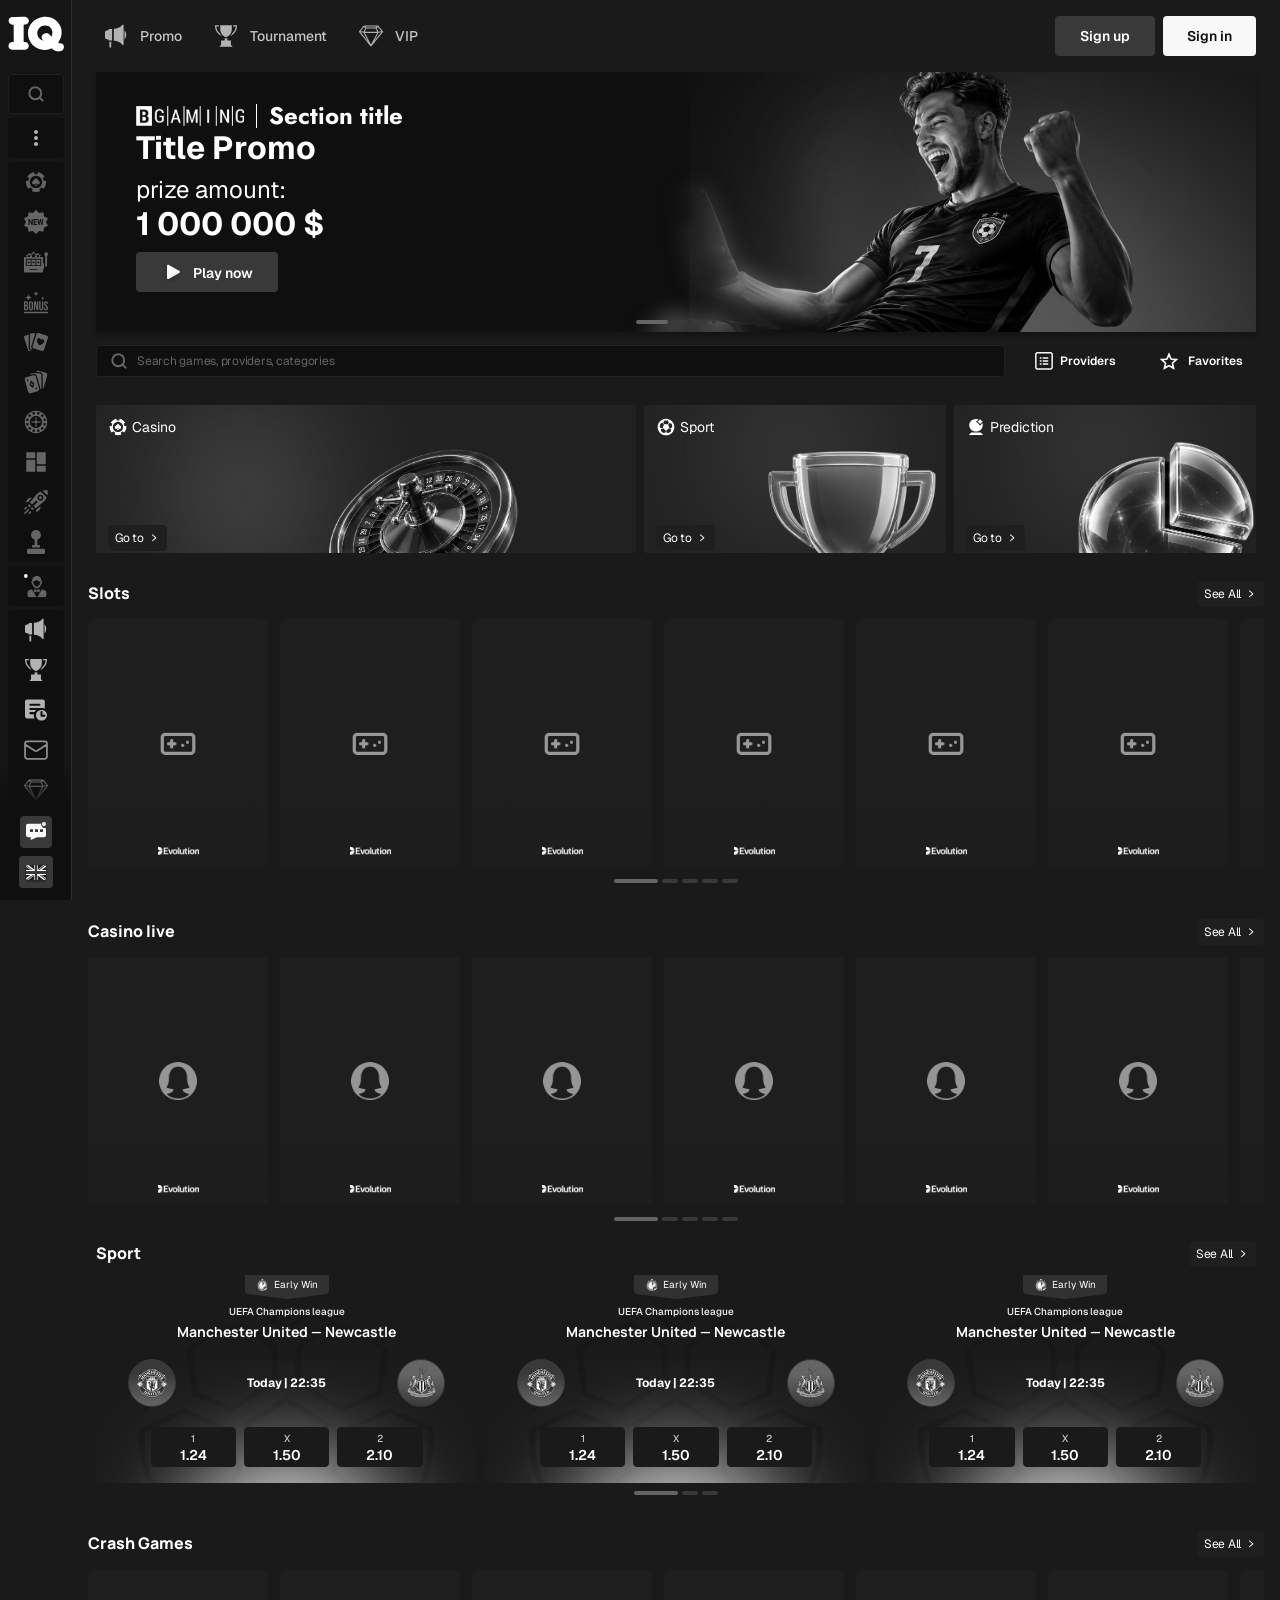
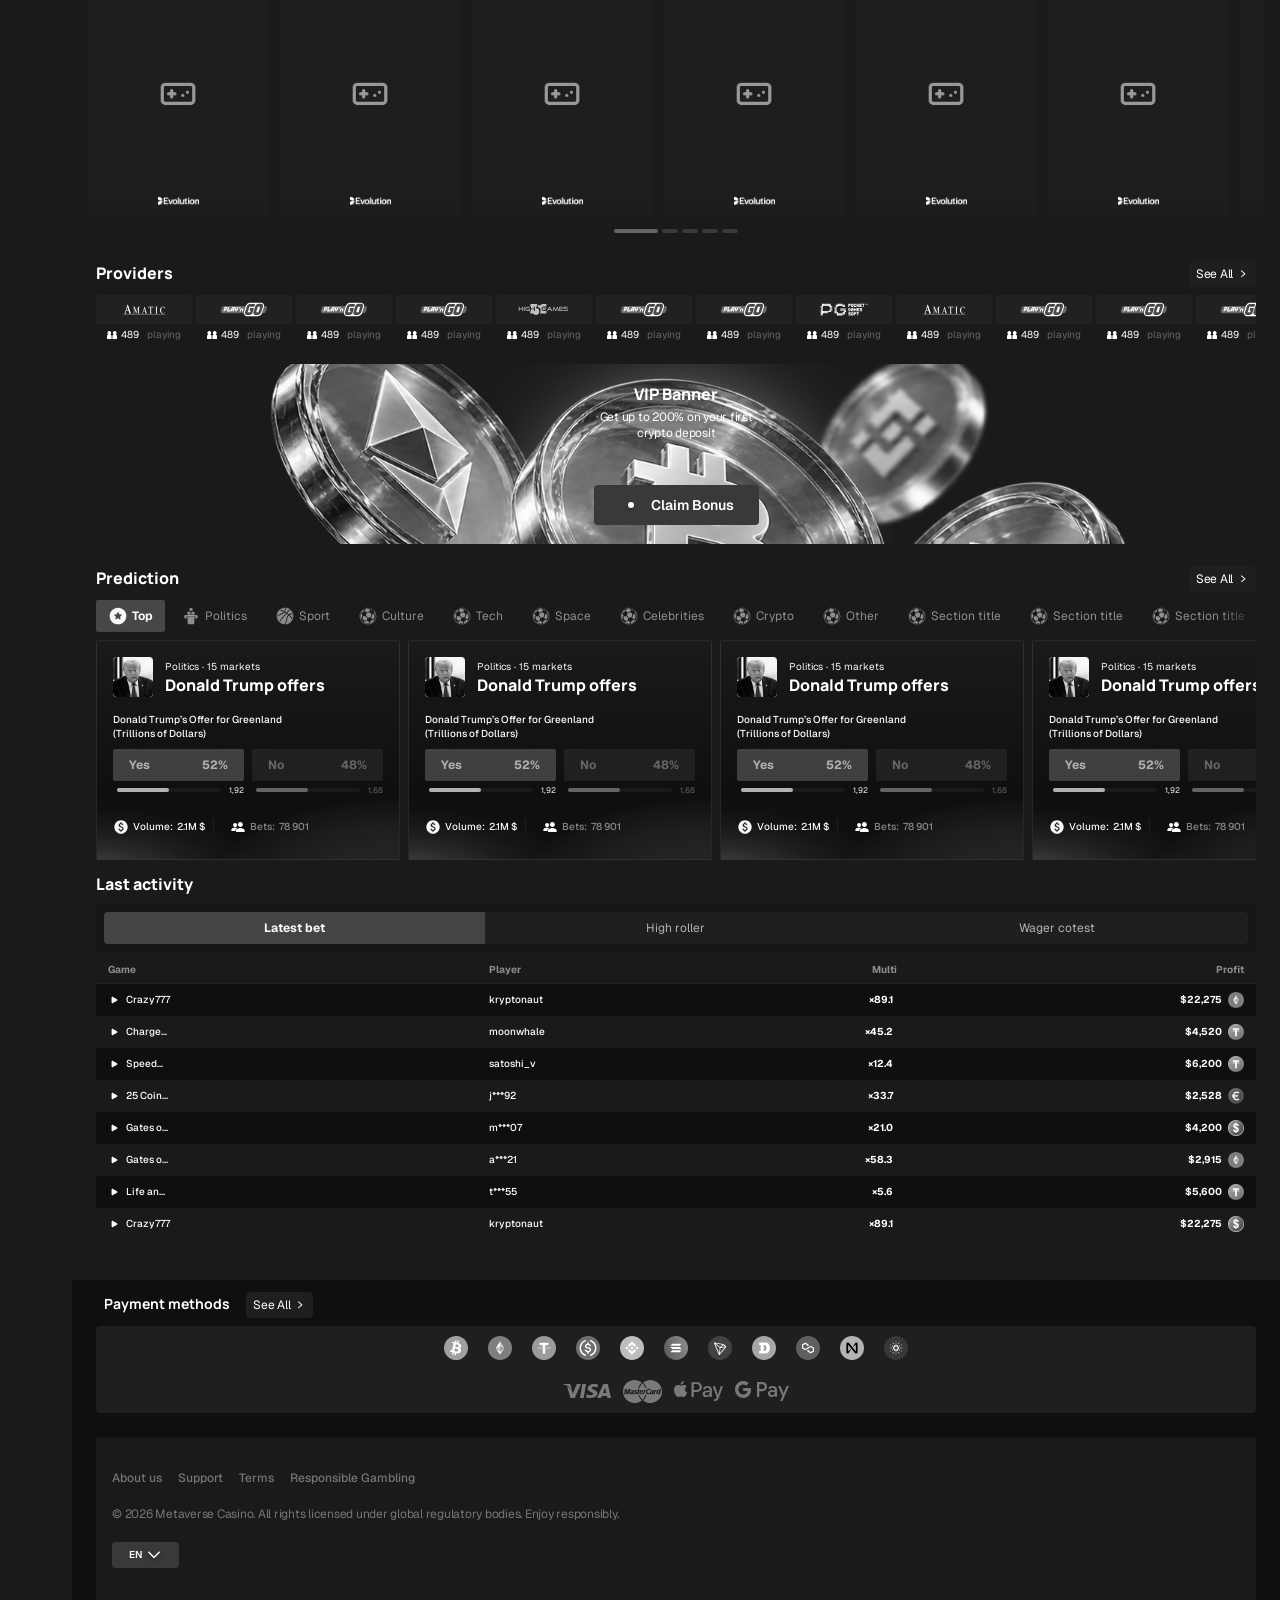
==== commit 56efec05: "Bring back the game card (Demo / Play, game currency) before the game page; Demo opens demo mode wit" ====
--- a/index.html
+++ b/index.html
@@ -563,6 +563,45 @@
     </section>
   </div>
 
+  <!-- Game card (Game Page 389:253407: 461:61781 / 461:61979) -->
+  <div class="gpreview" hidden data-gpreview>
+    <div class="gpreview__backdrop" data-gp-close></div>
+    <section class="gpreview__card" role="dialog" aria-modal="true" aria-labelledby="gp-title">
+      <div class="gpreview__head">
+        <button class="wmodal__close" type="button" aria-label="Close" data-gp-close><img src="assets/img/wl-close.svg" alt=""></button>
+      </div>
+      <div class="gpreview__game">
+        <div class="gpreview__tile">
+          <img class="gpreview__img" src="assets/img/game-slot.png" alt="">
+          <div class="gpreview__dim"></div>
+          <button class="gpreview__fav" type="button" aria-label="Add to favorites" aria-pressed="false" data-game-fav><img src="assets/img/game-fav-16.svg" alt=""></button>
+          <a class="btn btn--secondary gpreview__play auth-only" href="game.html" aria-label="Play"><img src="assets/img/game-play-24.svg" alt=""></a>
+          <a class="btn btn--secondary gpreview__play guest-only" href="#login" data-modal-open="login" aria-label="Play"><img src="assets/img/game-play-24.svg" alt=""></a>
+          <div class="gpreview__label"><p class="gpreview__title">Game title</p><div class="game-tile__provider"><img src="assets/img/provider-evolution.png" alt="Evolution"></div></div>
+        </div>
+        <div class="gpreview__info">
+          <div class="gpreview__text">
+            <p class="gpreview__name" id="gp-title">Boss Joker</p>
+            <p class="gpreview__provider">Evolution</p>
+          </div>
+          <div class="gpreview__btns">
+            <a class="btn btn--secondary gpbtn" href="game.html?demo=1">Demo</a>
+            <a class="btn btn--primary gpbtn auth-only" href="game.html">Play</a>
+            <a class="btn btn--primary gpbtn guest-only" href="#login" data-modal-open="login">Play</a>
+          </div>
+        </div>
+      </div>
+      <div class="gpreview__currency">
+        <button class="gpfield" type="button" aria-expanded="false" aria-controls="gp-currencies" data-gp-toggle>
+          <span class="gpfield__label">Game currency</span>
+          <span class="gpfield__value"><span data-gp-sym>€</span> <span class="gpfield__code" data-gp-code>EUR</span></span>
+          <span class="gpfield__chevron"><img src="assets/img/gp-chevron.svg" alt=""></span>
+        </button>
+      </div>
+      <div class="gplist" id="gp-currencies" role="listbox" aria-label="Game currency" hidden data-gp-list><button class="wrow gprow is-active" type="button" role="option" aria-selected="true" data-gp-cur="EUR" data-gp-sym="€"><span class="wrow__icon"><img src="assets/img/currency-usd.png" alt=""></span><span class="wrow__name"><span class="wrow__code">EUR</span><span class="wrow__full">Euro</span></span><span class="gprow__check"><img class="reg-check__off" src="assets/img/reg-checkbox-off.svg" alt=""><img class="reg-check__on" src="assets/img/reg-checkbox-on.svg" alt=""></span></button><button class="wrow gprow" type="button" role="option" aria-selected="false" data-gp-cur="USD" data-gp-sym="$"><span class="wrow__icon"><img src="assets/img/currency-usd.png" alt=""></span><span class="wrow__name"><span class="wrow__code">USD</span><span class="wrow__full">US Dollar</span></span><span class="gprow__check"><img class="reg-check__off" src="assets/img/reg-checkbox-off.svg" alt=""><img class="reg-check__on" src="assets/img/reg-checkbox-on.svg" alt=""></span></button><button class="wrow gprow" type="button" role="option" aria-selected="false" data-gp-cur="AED" data-gp-sym="AED"><span class="wrow__icon"><img src="assets/img/currency-usd.png" alt=""></span><span class="wrow__name"><span class="wrow__code">AED</span><span class="wrow__full">UAE Dirham</span></span><span class="gprow__check"><img class="reg-check__off" src="assets/img/reg-checkbox-off.svg" alt=""><img class="reg-check__on" src="assets/img/reg-checkbox-on.svg" alt=""></span></button><button class="wrow gprow" type="button" role="option" aria-selected="false" data-gp-cur="CNY" data-gp-sym="¥"><span class="wrow__icon"><img src="assets/img/currency-usd.png" alt=""></span><span class="wrow__name"><span class="wrow__code">CNY</span><span class="wrow__full">Chinese Yuan</span></span><span class="gprow__check"><img class="reg-check__off" src="assets/img/reg-checkbox-off.svg" alt=""><img class="reg-check__on" src="assets/img/reg-checkbox-on.svg" alt=""></span></button><button class="wrow gprow" type="button" role="option" aria-selected="false" data-gp-cur="TRY" data-gp-sym="₺"><span class="wrow__icon"><img src="assets/img/currency-usd.png" alt=""></span><span class="wrow__name"><span class="wrow__code">TRY</span><span class="wrow__full">Turkish Lira</span></span><span class="gprow__check"><img class="reg-check__off" src="assets/img/reg-checkbox-off.svg" alt=""><img class="reg-check__on" src="assets/img/reg-checkbox-on.svg" alt=""></span></button><button class="wrow gprow" type="button" role="option" aria-selected="false" data-gp-cur="ARS" data-gp-sym="$"><span class="wrow__icon"><img src="assets/img/currency-usd.png" alt=""></span><span class="wrow__name"><span class="wrow__code">ARS</span><span class="wrow__full">Argentine Peso</span></span><span class="gprow__check"><img class="reg-check__off" src="assets/img/reg-checkbox-off.svg" alt=""><img class="reg-check__on" src="assets/img/reg-checkbox-on.svg" alt=""></span></button><button class="wrow gprow" type="button" role="option" aria-selected="false" data-gp-cur="AUD" data-gp-sym="A$"><span class="wrow__icon"><img src="assets/img/currency-usd.png" alt=""></span><span class="wrow__name"><span class="wrow__code">AUD</span><span class="wrow__full">Australian Dollar</span></span><span class="gprow__check"><img class="reg-check__off" src="assets/img/reg-checkbox-off.svg" alt=""><img class="reg-check__on" src="assets/img/reg-checkbox-on.svg" alt=""></span></button><button class="wrow gprow" type="button" role="option" aria-selected="false" data-gp-cur="AZN" data-gp-sym="₼"><span class="wrow__icon"><img src="assets/img/currency-usd.png" alt=""></span><span class="wrow__name"><span class="wrow__code">AZN</span><span class="wrow__full">Azerbaijani Manat</span></span><span class="gprow__check"><img class="reg-check__off" src="assets/img/reg-checkbox-off.svg" alt=""><img class="reg-check__on" src="assets/img/reg-checkbox-on.svg" alt=""></span></button><button class="wrow gprow" type="button" role="option" aria-selected="false" data-gp-cur="BDT" data-gp-sym="৳"><span class="wrow__icon"><img src="assets/img/currency-usd.png" alt=""></span><span class="wrow__name"><span class="wrow__code">BDT</span><span class="wrow__full">Bangladeshi Taka</span></span><span class="gprow__check"><img class="reg-check__off" src="assets/img/reg-checkbox-off.svg" alt=""><img class="reg-check__on" src="assets/img/reg-checkbox-on.svg" alt=""></span></button><button class="wrow gprow" type="button" role="option" aria-selected="false" data-gp-cur="BHD" data-gp-sym="BD"><span class="wrow__icon"><img src="assets/img/currency-usd.png" alt=""></span><span class="wrow__name"><span class="wrow__code">BHD</span><span class="wrow__full">Bahraini Dinar</span></span><span class="gprow__check"><img class="reg-check__off" src="assets/img/reg-checkbox-off.svg" alt=""><img class="reg-check__on" src="assets/img/reg-checkbox-on.svg" alt=""></span></button><button class="wrow gprow" type="button" role="option" aria-selected="false" data-gp-cur="BND" data-gp-sym="B$"><span class="wrow__icon"><img src="assets/img/currency-usd.png" alt=""></span><span class="wrow__name"><span class="wrow__code">BND</span><span class="wrow__full">Brunei Dollar</span></span><span class="gprow__check"><img class="reg-check__off" src="assets/img/reg-checkbox-off.svg" alt=""><img class="reg-check__on" src="assets/img/reg-checkbox-on.svg" alt=""></span></button><button class="wrow gprow" type="button" role="option" aria-selected="false" data-gp-cur="BOB" data-gp-sym="Bs"><span class="wrow__icon"><img src="assets/img/currency-usd.png" alt=""></span><span class="wrow__name"><span class="wrow__code">BOB</span><span class="wrow__full">Bolivian Boliviano</span></span><span class="gprow__check"><img class="reg-check__off" src="assets/img/reg-checkbox-off.svg" alt=""><img class="reg-check__on" src="assets/img/reg-checkbox-on.svg" alt=""></span></button></div>
+    </section>
+  </div>
+
 <script src="js/main.js"></script>
 </body>
 </html>
--- a/css/play.css
+++ b/css/play.css
@@ -1,6 +1,7 @@
-/* Game page ("crypto-casino" Real and demo mode 3369:293780): header with the
-   balance, favourite and close; the game; demo mode note + "Play real mode"
-   or, in money mode, the bottom tab bar. */
+/* Play flow: game card opened from a game tile (Figma "Entrance - Sign Up -
+   Log In", Game Page 389:253407) and the game page ("crypto-casino" Real and
+   demo mode 3369:293780): header with the balance, favourite and close; the
+   game; demo mode note + "Play real mode" or, in money mode, the tab bar. */
 
 .game-body {
   background: var(--c-bg-4);
@@ -17,6 +18,332 @@
 .gpage[data-mode="real"] .gpage__demo {
   display: none;
 }
+
+/* Game card ------------------------------------------------------------------ */
+.gpreview[hidden],
+.gplist[hidden] {
+  display: none;
+}
+
+.gpreview {
+  position: fixed;
+  inset: 0;
+  z-index: 115;
+  display: flex;
+  flex-direction: column;
+}
+
+.gpreview__backdrop {
+  position: absolute;
+  inset: 0;
+  background: rgba(18, 18, 18, 0.85);
+}
+
+.gpreview__card {
+  position: relative;
+  display: flex;
+  flex-direction: column;
+  gap: 16px;
+  width: 100%;
+  max-height: 100%;
+  padding: 12px 24px;
+  overflow-y: auto;
+  background: var(--c-bg-2);
+  animation: gp-down 0.2s ease;
+}
+
+.gpreview.is-list .gpreview__card {
+  flex: 1 1 auto;
+}
+
+@keyframes gp-down {
+  from { transform: translateY(-16px); opacity: 0; }
+  to { transform: none; opacity: 1; }
+}
+
+.gpreview__head {
+  display: flex;
+  justify-content: flex-end;
+}
+
+.gpreview__head .wmodal__close {
+  width: 26px;
+  height: 26px;
+}
+
+.gpreview__game {
+  display: flex;
+  gap: 12px;
+}
+
+/* Tile: the Figma "hovered" game tile */
+.gpreview__tile {
+  position: relative;
+  flex-shrink: 0;
+  width: 114px;
+  height: 157px;
+  overflow: hidden;
+  border-radius: var(--radius-2);
+}
+
+.gpreview__img,
+.gpreview__dim {
+  position: absolute;
+  inset: 0;
+  width: 100%;
+  height: 100%;
+}
+
+.gpreview__img {
+  object-fit: cover;
+}
+
+.gpreview__dim {
+  background: rgba(18, 18, 18, 0.65);
+}
+
+.gpreview__fav {
+  position: absolute;
+  top: 4px;
+  right: 4px;
+  width: 16px;
+  height: 16px;
+  opacity: 0.6;
+  transition: opacity 0.15s ease;
+}
+
+.gpreview__fav.is-active,
+.gpreview__fav:hover {
+  opacity: 1;
+}
+
+.gpreview__fav img {
+  width: 16px;
+  height: 16px;
+}
+
+.gpreview__play {
+  position: absolute;
+  top: 50.5px;
+  left: 37px;
+  width: 40px;
+  height: 40px;
+  padding: 0;
+}
+
+.gpreview__play img {
+  width: 24px;
+  height: 24px;
+}
+
+.gpreview__label {
+  position: absolute;
+  left: 0;
+  right: 0;
+  bottom: 0;
+  display: flex;
+  flex-direction: column;
+  align-items: center;
+  gap: 2px;
+  padding: 8px 0;
+}
+
+.gpreview__title {
+  width: 100%;
+  margin: 0;
+  overflow: hidden;
+  font-family: var(--f-roboto-flex);
+  font-weight: 1000;
+  font-size: 16px;
+  line-height: 16px;
+  text-align: center;
+  text-transform: uppercase;
+  text-overflow: ellipsis;
+  white-space: nowrap;
+  font-variation-settings: 'GRAD' 73, 'XOPQ' 83, 'XTRA' 440, 'YOPQ' 79, 'YTAS' 750, 'YTDE' -197, 'YTFI' 738, 'YTLC' 570, 'YTUC' 760, 'wdth' 100, 'opsz' 45;
+}
+
+.gpreview__label .game-tile__provider {
+  display: flex;
+  align-items: center;
+  justify-content: center;
+  width: 41px;
+  height: 17px;
+}
+
+.gpreview__label .game-tile__provider img {
+  width: 41px;
+  height: 8px;
+  object-fit: cover;
+}
+
+.gpreview__info {
+  display: flex;
+  flex: 1 1 0;
+  flex-direction: column;
+  min-width: 0;
+  padding: 12px 0;
+}
+
+.gpreview__text {
+  flex: 1 1 auto;
+}
+
+.gpreview__name {
+  margin: 0;
+  font-weight: 700;
+  font-size: 16px;
+  line-height: 22px;
+  letter-spacing: 0.15px;
+}
+
+.gpreview__provider {
+  margin: 0;
+  font-size: 14px;
+  line-height: 18px;
+  color: var(--c-secondary);
+}
+
+.gpreview__btns {
+  display: flex;
+  gap: 10px;
+}
+
+.gpbtn {
+  flex: 1 1 0;
+  min-width: 0;
+  height: 40px;
+  padding: 0 12px;
+  font-size: 14px;
+  line-height: 14px;
+}
+
+/* Game currency field */
+.gpreview__currency {
+  padding: 4px 0;
+}
+
+.gpfield {
+  display: flex;
+  align-items: center;
+  gap: 4px;
+  width: 100%;
+  height: 48px;
+  padding: 0 12px;
+  border: 1px solid var(--c-bg-6);
+  border-radius: var(--radius-4);
+  background: var(--c-bg-1);
+  text-align: left;
+  transition: border-color 0.15s ease;
+}
+
+.gpfield:hover,
+.gpfield[aria-expanded="true"] {
+  border-color: var(--c-accent);
+}
+
+.gpfield__label {
+  flex: 1 1 auto;
+  min-width: 0;
+  overflow: hidden;
+  font-weight: 500;
+  font-size: 12px;
+  line-height: 16px;
+  color: var(--c-txt-75);
+  text-overflow: ellipsis;
+  white-space: nowrap;
+}
+
+.gpfield__value {
+  font-weight: 500;
+  font-size: 14px;
+  line-height: 20px;
+  color: var(--c-txt-75);
+  white-space: nowrap;
+}
+
+.gpfield__code {
+  font-weight: 400;
+  color: var(--c-white);
+}
+
+.gpfield__chevron,
+.gpfield__chevron img {
+  display: block;
+  width: 20px;
+  height: 20px;
+}
+
+.gpfield__chevron img {
+  transition: transform 0.2s ease;
+}
+
+.gpfield[aria-expanded="true"] .gpfield__chevron img {
+  transform: rotate(180deg);
+}
+
+/* Currency list */
+.gplist {
+  display: flex;
+  flex-direction: column;
+  gap: 3px;
+  margin-top: -4px;
+}
+
+.gprow .wrow__icon img {
+  width: 24px;
+  height: 24px;
+}
+
+.gprow__check {
+  display: flex;
+  flex-shrink: 0;
+  margin-left: auto;
+}
+
+.gprow__check img {
+  width: 16px;
+  height: 16px;
+}
+
+.gprow .reg-check__on,
+.gprow.is-active .reg-check__off {
+  display: none;
+}
+
+.gprow.is-active .reg-check__on {
+  display: block;
+}
+
+.gprow.is-active {
+  background: none;
+}
+
+.gprow.is-active:hover {
+  background: var(--c-bg-4);
+}
+
+/* Desktop: a centred card */
+@media (min-width: 1024px) {
+  .gpreview {
+    align-items: center;
+    justify-content: center;
+    padding: 24px;
+  }
+
+  .gpreview__card {
+    max-width: 480px;
+    max-height: calc(100vh - 48px);
+    border: 1px solid var(--c-bg-3);
+    border-radius: var(--radius-2);
+    animation: none;
+  }
+
+  .gpreview.is-list .gpreview__card {
+    flex: 0 1 auto;
+  }
+}
+
 
 /* Header */
 .slot-header {
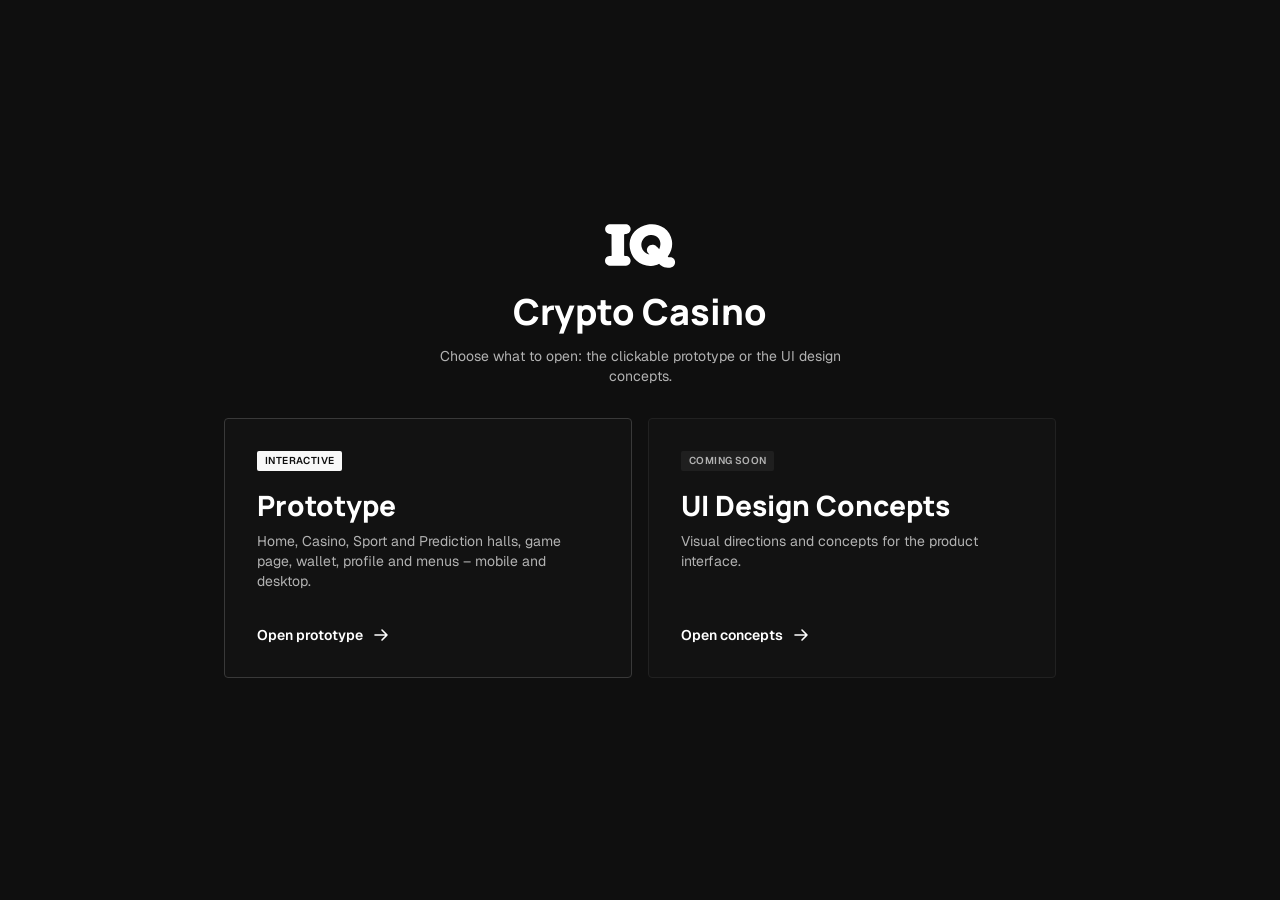
==== commit 222d4e6b: "Add start screen with Prototype and UI Design Concepts; prototype home moves to home.html Co-Authore" ====
--- a/index.html
+++ b/index.html
@@ -4,604 +4,34 @@
 <meta charset="utf-8">
 <meta name="viewport" content="width=device-width, initial-scale=1, viewport-fit=cover">
 <title>Crypto Casino</title>
+<meta name="description" content="Crypto Casino: prototype and UI design concepts.">
 <link rel="preconnect" href="https://fonts.googleapis.com">
 <link rel="preconnect" href="https://fonts.gstatic.com" crossorigin>
 <link href="https://fonts.googleapis.com/css2?family=Geist:wght@400;500;600;700&amp;family=Jost:wght@700&amp;family=Manrope:wght@700;800&amp;family=Roboto+Flex:opsz,wdth,wght,GRAD,XOPQ,XTRA,YOPQ,YTAS,YTDE,YTFI,YTLC,YTUC@8..144,25..151,100..1000,-200..150,27..175,323..603,25..135,649..854,-305..-98,560..788,416..570,528..760&amp;display=swap" rel="stylesheet">
 <link rel="stylesheet" href="css/styles.css">
-<link rel="stylesheet" href="css/halls.css">
-<link rel="stylesheet" href="css/wallet.css">
-<link rel="stylesheet" href="css/play.css">
-<link rel="stylesheet" href="css/profile.css">
-<link rel="stylesheet" href="css/menu.css">
-<script>(function(){var s=null;try{s=localStorage.getItem('sidebar-state')}catch(e){}if(s?s==='open':window.innerWidth>1280)document.documentElement.classList.add('sidebar-open');try{if(localStorage.getItem('auth')==='1')document.documentElement.classList.add('is-auth');if((JSON.parse(localStorage.getItem('wallet-state')||'{}')).hidden)document.documentElement.classList.add('is-balance-hidden')}catch(e){}})()</script>
+<link rel="stylesheet" href="css/start.css">
 </head>
-<body>
-<div class="layout">
-
-  <!-- Desktop menu (1024px+): collapsed 72px / opened 210px -->
-  <aside class="sidebar" id="sidebar">
-    <div class="sidebar__logo">
-      <a class="sidebar__logo-link" href="index.html" aria-label="Home"><img class="sidebar__logo-collapsed" src="assets/img/sb-logo-collapsed.svg" alt=""><img class="sidebar__logo-full" src="assets/img/sb-logo.svg" alt=""></a>
-    </div>
-    <nav class="sidebar__menu">
-      <label class="sb-search"><img class="icon-20" src="assets/img/icon-search.svg" alt=""><input class="sb-search__input" type="search" placeholder="Search games, providers, categories" data-menu-search></label><div class="sb-app sb-app--toggle"><button class="sb-cell" type="button" data-sb-sections aria-haspopup="true" aria-expanded="false" title="Sections"><span class="sb-cell__icon"><img src="assets/img/sb-more.svg" alt=""></span></button></div><div class="sb-tabs" role="tablist"><button class="sb-tab is-active" type="button" role="tab" aria-selected="true" data-menu-tab="casino">Casino</button><button class="sb-tab" type="button" role="tab" aria-selected="false" data-menu-tab="sport">Sport</button><button class="sb-tab" type="button" role="tab" aria-selected="false" data-menu-tab="prediction">Prediction</button></div><div class="sb-pane" data-menu-pane="casino"><div class="sb-app auth-only"><a class="sb-cell" href="#" title="Saved Games"><span class="sb-cell__icon"><img src="assets/img/mm-saved.svg" alt=""></span><span class="sb-cell__label">Saved Games</span><span class="sb-cell__right"><span class="sb-badge">12</span></span></a><a class="sb-cell" href="#" title="Continue Playing"><span class="sb-cell__icon"><img src="assets/img/mm-continue.svg" alt=""></span><span class="sb-cell__label">Continue Playing</span><span class="sb-cell__right"><span class="sb-badge">12</span></span></a><a class="sb-cell" href="#" title="My Rewards"><span class="sb-cell__icon"><img src="assets/img/mm-rewards.svg" alt=""></span><span class="sb-cell__label">My Rewards</span></a><a class="sb-cell" href="#" title="My Bets"><span class="sb-cell__icon"><img src="assets/img/mm-bets.svg" alt=""></span><span class="sb-cell__label">My Bets</span></a></div><div class="sb-app sb-app--nested"><div class="sb-group is-open" data-accordion><button class="sb-cell" type="button" title="Casino Games"><span class="sb-cell__icon"><img src="assets/img/mm-casino.svg" alt=""></span><span class="sb-cell__label">Casino Games</span><span class="sb-cell__right"><img src="assets/img/sb-chevron.svg" alt=""></span></button><div class="sb-group__items"><a class="sb-cell sb-cell--sub" href="casino.html" title="New Releases"><span class="sb-cell__icon"><img src="assets/img/mm-new.svg" alt=""></span><span class="sb-cell__label">New Releases</span></a><a class="sb-cell sb-cell--sub" href="casino.html" title="Slots"><span class="sb-cell__icon"><img src="assets/img/mm-slots.svg" alt=""></span><span class="sb-cell__label">Slots</span></a><a class="sb-cell sb-cell--sub" href="casino.html" title="Bonus Buy"><span class="sb-cell__icon"><img src="assets/img/mm-bonusbuy.svg" alt=""></span><span class="sb-cell__label">Bonus Buy</span></a><a class="sb-cell sb-cell--sub" href="casino.html" title="Blackjack"><span class="sb-cell__icon"><img src="assets/img/mm-blackjack.svg" alt=""></span><span class="sb-cell__label">Blackjack</span></a><a class="sb-cell sb-cell--sub" href="casino.html" title="Baccarat"><span class="sb-cell__icon"><img src="assets/img/mm-baccarat.svg" alt=""></span><span class="sb-cell__label">Baccarat</span></a><a class="sb-cell sb-cell--sub" href="casino.html" title="Roulette"><span class="sb-cell__icon"><img src="assets/img/mm-roulette.svg" alt=""></span><span class="sb-cell__label">Roulette</span></a><a class="sb-cell sb-cell--sub" href="casino.html" title="All Games"><span class="sb-cell__icon"><img src="assets/img/mm-allgames.svg" alt=""></span><span class="sb-cell__label">All Games</span></a><a class="sb-cell sb-cell--sub" href="casino.html" title="Crash Games"><span class="sb-cell__icon"><img src="assets/img/mm-crash.svg" alt=""></span><span class="sb-cell__label">Crash Games</span></a><a class="sb-cell sb-cell--sub" href="casino.html" title="Publishers"><span class="sb-cell__icon"><img src="assets/img/mm-publishers.svg" alt=""></span><span class="sb-cell__label">Publishers</span></a></div></div></div><div class="sb-app sb-app--nested"><div class="sb-group" data-accordion><button class="sb-cell" type="button" title="Live Casino Games"><span class="sb-cell__icon"><img src="assets/img/mm-live.svg" alt=""></span><span class="sb-cell__label">Live Casino Games</span><span class="sb-cell__right"><img src="assets/img/sb-chevron.svg" alt=""></span></button><div class="sb-group__items"><a class="sb-cell sb-cell--sub" href="casino.html" title="Roulette"><span class="sb-cell__icon"><img src="assets/img/mm-roulette.svg" alt=""></span><span class="sb-cell__label">Roulette</span></a><a class="sb-cell sb-cell--sub" href="casino.html" title="Blackjack"><span class="sb-cell__icon"><img src="assets/img/mm-blackjack.svg" alt=""></span><span class="sb-cell__label">Blackjack</span></a><a class="sb-cell sb-cell--sub" href="casino.html" title="Baccarat"><span class="sb-cell__icon"><img src="assets/img/mm-baccarat.svg" alt=""></span><span class="sb-cell__label">Baccarat</span></a><a class="sb-cell sb-cell--sub" href="casino.html" title="Game Shows"><span class="sb-cell__icon"><img src="assets/img/mm-allgames.svg" alt=""></span><span class="sb-cell__label">Game Shows</span></a></div></div></div><div class="sb-app"><a class="sb-cell" href="#" title="Promotions"><span class="sb-cell__icon"><img src="assets/img/sb-promo.svg" alt=""></span><span class="sb-cell__label">Promotions</span><span class="sb-cell__right"><img src="assets/img/sb-arrow.svg" alt=""></span></a><a class="sb-cell" href="#" title="Tournaments"><span class="sb-cell__icon"><img src="assets/img/sb-tournament.svg" alt=""></span><span class="sb-cell__label">Tournaments</span><span class="sb-cell__right"><img src="assets/img/sb-arrow.svg" alt=""></span></a><a class="sb-cell" href="#" title="Quests Hub"><span class="sb-cell__icon"><img src="assets/img/sb-quests.svg" alt=""></span><span class="sb-cell__label">Quests Hub</span><span class="sb-cell__right"><img src="assets/img/sb-arrow.svg" alt=""></span></a><a class="sb-cell" href="#" title="Referral System"><span class="sb-cell__icon"><img src="assets/img/sb-referral.svg" alt=""></span><span class="sb-cell__label">Referral System</span><span class="sb-cell__right"><img src="assets/img/sb-arrow.svg" alt=""></span></a><a class="sb-cell" href="#" title="VIP Club"><span class="sb-cell__icon"><img src="assets/img/sb-vip.svg" alt=""></span><span class="sb-cell__label">VIP Club</span><span class="sb-cell__right"><img src="assets/img/sb-arrow.svg" alt=""></span></a></div><div class="sb-app"><a class="sb-cell" href="#" title="Chat"><span class="sb-cell__icon"><img src="assets/img/sb-chat.svg" alt=""></span><span class="sb-cell__label">Chat</span></a><a class="sb-cell" href="#" title="Responsible Gambling"><span class="sb-cell__icon"><img src="assets/img/sb-responsible.svg" alt=""></span><span class="sb-cell__label">Responsible Gambling</span></a></div></div><div class="sb-pane" data-menu-pane="sport" hidden><div class="sb-app auth-only"><a class="sb-cell" href="#" title="Favorite Events"><span class="sb-cell__icon"><img src="assets/img/sb-favorites.svg" alt=""></span><span class="sb-cell__label">Favorite Events</span><span class="sb-cell__right"><span class="sb-badge">12</span></span></a><a class="sb-cell" href="#" title="My Bets"><span class="sb-cell__icon"><img src="assets/img/sb-bets.svg" alt=""></span><span class="sb-cell__label">My Bets</span></a></div><div class="sb-app"><a class="sb-cell" href="sport.html" title="Sport"><span class="sb-cell__icon"><img src="assets/img/sb-sport.svg" alt=""></span><span class="sb-cell__label">Sport</span></a><a class="sb-cell" href="sport.html" title="Live"><span class="sb-cell__icon"><img src="assets/img/sb-live.svg" alt=""></span><span class="sb-cell__label">Live</span></a><a class="sb-cell" href="sport.html" title="E-sports"><span class="sb-cell__icon"><img src="assets/img/sb-esports.svg" alt=""></span><span class="sb-cell__label">E-sports</span></a><a class="sb-cell" href="sport.html" title="V-sports"><span class="sb-cell__icon"><img src="assets/img/sb-vsports.svg" alt=""></span><span class="sb-cell__label">V-sports</span></a></div><div class="sb-app"><div class="sb-group" data-accordion><button class="sb-cell" type="button" title="TOP Sport"><span class="sb-cell__icon"><img src="assets/img/sb-top-sport.svg" alt=""></span><span class="sb-cell__label">TOP Sport</span><span class="sb-cell__right"><img src="assets/img/sb-chevron.svg" alt=""></span></button></div><div class="sb-group is-open" data-accordion><button class="sb-cell" type="button" title="Soccer"><span class="sb-cell__icon"><img src="assets/img/sb-soccer.svg" alt=""></span><span class="sb-cell__label">Soccer</span><span class="sb-cell__right"><img src="assets/img/sb-chevron.svg" alt=""></span></button><div class="sb-group__items"><a class="sb-cell sb-cell--sub" href="sport.html" title="Live &amp; Upcoming"><span class="sb-cell__icon"><img src="assets/img/sb-live-results.svg" alt=""></span><span class="sb-cell__label">Live &amp; Upcoming</span></a><a class="sb-cell sb-cell--sub" href="sport.html" title="Outrights"><span class="sb-cell__icon"><img src="assets/img/sb-game.svg" alt=""></span><span class="sb-cell__label">Outrights</span></a><a class="sb-cell sb-cell--sub" href="sport.html" title="Premier League"><span class="sb-cell__icon"><img src="assets/img/sb-flag.png" alt=""></span><span class="sb-cell__label">Premier League</span></a><a class="sb-cell sb-cell--sub" href="sport.html" title="La Liga"><span class="sb-cell__icon"><img src="assets/img/sb-flag.png" alt=""></span><span class="sb-cell__label">La Liga</span></a><a class="sb-cell sb-cell--sub" href="sport.html" title="Serie A"><span class="sb-cell__icon"><img src="assets/img/sb-flag.png" alt=""></span><span class="sb-cell__label">Serie A</span></a><a class="sb-cell sb-cell--sub" href="sport.html" title="View All"><span class="sb-cell__icon"><img src="assets/img/sb-view-all.svg" alt=""></span><span class="sb-cell__label">View All</span></a></div></div><div class="sb-group" data-accordion><button class="sb-cell" type="button" title="Tennis"><span class="sb-cell__icon"><img src="assets/img/sb-tennis.svg" alt=""></span><span class="sb-cell__label">Tennis</span><span class="sb-cell__right"><img src="assets/img/sb-chevron.svg" alt=""></span></button></div><div class="sb-group" data-accordion><button class="sb-cell" type="button" title="Baseball"><span class="sb-cell__icon"><img src="assets/img/sb-baseball.svg" alt=""></span><span class="sb-cell__label">Baseball</span><span class="sb-cell__right"><img src="assets/img/sb-chevron.svg" alt=""></span></button></div><div class="sb-group" data-accordion><button class="sb-cell" type="button" title="Cricket"><span class="sb-cell__icon"><img src="assets/img/sb-cricket.svg" alt=""></span><span class="sb-cell__label">Cricket</span><span class="sb-cell__right"><img src="assets/img/sb-chevron.svg" alt=""></span></button></div><div class="sb-group" data-accordion><button class="sb-cell" type="button" title="Basketball"><span class="sb-cell__icon"><img src="assets/img/sb-basketball.svg" alt=""></span><span class="sb-cell__label">Basketball</span><span class="sb-cell__right"><img src="assets/img/sb-chevron.svg" alt=""></span></button></div><div class="sb-group" data-accordion><button class="sb-cell" type="button" title="Dota 2"><span class="sb-cell__icon"><img src="assets/img/sb-dota.svg" alt=""></span><span class="sb-cell__label">Dota 2</span><span class="sb-cell__right"><img src="assets/img/sb-chevron.svg" alt=""></span></button></div><div class="sb-group" data-accordion><button class="sb-cell" type="button" title="American Football"><span class="sb-cell__icon"><img src="assets/img/sb-football.svg" alt=""></span><span class="sb-cell__label">American Football</span><span class="sb-cell__right"><img src="assets/img/sb-chevron.svg" alt=""></span></button></div><div class="sb-group" data-accordion><button class="sb-cell" type="button" title="CS2"><span class="sb-cell__icon"><img src="assets/img/sb-cs2.svg" alt=""></span><span class="sb-cell__label">CS2</span><span class="sb-cell__right"><img src="assets/img/sb-chevron.svg" alt=""></span></button></div><div class="sb-group" data-accordion><button class="sb-cell" type="button" title="League of Legends"><span class="sb-cell__icon"><img src="assets/img/sb-lol.svg" alt=""></span><span class="sb-cell__label">League of Legends</span><span class="sb-cell__right"><img src="assets/img/sb-chevron.svg" alt=""></span></button></div></div><div class="sb-app"><a class="sb-cell" href="#" title="Promotions"><span class="sb-cell__icon"><img src="assets/img/sb-promo.svg" alt=""></span><span class="sb-cell__label">Promotions</span><span class="sb-cell__right"><img src="assets/img/sb-arrow.svg" alt=""></span></a><a class="sb-cell" href="#" title="Tournaments"><span class="sb-cell__icon"><img src="assets/img/sb-tournament.svg" alt=""></span><span class="sb-cell__label">Tournaments</span><span class="sb-cell__right"><img src="assets/img/sb-arrow.svg" alt=""></span></a><a class="sb-cell" href="#" title="Quests Hub"><span class="sb-cell__icon"><img src="assets/img/sb-quests.svg" alt=""></span><span class="sb-cell__label">Quests Hub</span><span class="sb-cell__right"><img src="assets/img/sb-arrow.svg" alt=""></span></a><a class="sb-cell" href="#" title="Referral System"><span class="sb-cell__icon"><img src="assets/img/sb-referral.svg" alt=""></span><span class="sb-cell__label">Referral System</span><span class="sb-cell__right"><img src="assets/img/sb-arrow.svg" alt=""></span></a><a class="sb-cell" href="#" title="VIP Club"><span class="sb-cell__icon"><img src="assets/img/sb-vip.svg" alt=""></span><span class="sb-cell__label">VIP Club</span><span class="sb-cell__right"><img src="assets/img/sb-arrow.svg" alt=""></span></a></div><div class="sb-app"><a class="sb-cell" href="#" title="Chat"><span class="sb-cell__icon"><img src="assets/img/sb-chat.svg" alt=""></span><span class="sb-cell__label">Chat</span></a><a class="sb-cell" href="#" title="Responsible Gambling"><span class="sb-cell__icon"><img src="assets/img/sb-responsible.svg" alt=""></span><span class="sb-cell__label">Responsible Gambling</span></a></div></div><div class="sb-pane" data-menu-pane="prediction" hidden><div class="sb-app auth-only"><a class="sb-cell" href="#" title="My Bets"><span class="sb-cell__icon"><img src="assets/img/mm-bets.svg" alt=""></span><span class="sb-cell__label">My Bets</span></a></div><div class="sb-app"><a class="sb-cell" href="prediction.html" title="All Predictions"><span class="sb-cell__icon"><img src="assets/img/mm-pr-all.png" alt=""></span><span class="sb-cell__label">All Predictions</span></a><a class="sb-cell" href="prediction.html" title="Politics Predictions"><span class="sb-cell__icon"><img src="assets/img/mm-pr-politics.png" alt=""></span><span class="sb-cell__label">Politics Predictions</span></a><a class="sb-cell" href="prediction.html" title="Weather Predictions"><span class="sb-cell__icon"><img src="assets/img/mm-pr-weather.png" alt=""></span><span class="sb-cell__label">Weather Predictions</span></a><a class="sb-cell" href="prediction.html" title="Social Predictions"><span class="sb-cell__icon"><img src="assets/img/mm-pr-social.png" alt=""></span><span class="sb-cell__label">Social Predictions</span></a><a class="sb-cell" href="prediction.html" title="Events Predictions"><span class="sb-cell__icon"><img src="assets/img/mm-pr-events.png" alt=""></span><span class="sb-cell__label">Events Predictions</span></a><a class="sb-cell" href="prediction.html" title="Crypto Predictions"><span class="sb-cell__icon"><img src="assets/img/mm-pr-crypto.png" alt=""></span><span class="sb-cell__label">Crypto Predictions</span></a></div><div class="sb-app"><a class="sb-cell" href="#" title="Promotions"><span class="sb-cell__icon"><img src="assets/img/sb-promo.svg" alt=""></span><span class="sb-cell__label">Promotions</span><span class="sb-cell__right"><img src="assets/img/sb-arrow.svg" alt=""></span></a><a class="sb-cell" href="#" title="Tournaments"><span class="sb-cell__icon"><img src="assets/img/sb-tournament.svg" alt=""></span><span class="sb-cell__label">Tournaments</span><span class="sb-cell__right"><img src="assets/img/sb-arrow.svg" alt=""></span></a><a class="sb-cell" href="#" title="Quests Hub"><span class="sb-cell__icon"><img src="assets/img/sb-quests.svg" alt=""></span><span class="sb-cell__label">Quests Hub</span><span class="sb-cell__right"><img src="assets/img/sb-arrow.svg" alt=""></span></a><a class="sb-cell" href="#" title="Referral System"><span class="sb-cell__icon"><img src="assets/img/sb-referral.svg" alt=""></span><span class="sb-cell__label">Referral System</span><span class="sb-cell__right"><img src="assets/img/sb-arrow.svg" alt=""></span></a><a class="sb-cell" href="#" title="VIP Club"><span class="sb-cell__icon"><img src="assets/img/sb-vip.svg" alt=""></span><span class="sb-cell__label">VIP Club</span><span class="sb-cell__right"><img src="assets/img/sb-arrow.svg" alt=""></span></a></div><div class="sb-app"><a class="sb-cell" href="#" title="Chat"><span class="sb-cell__icon"><img src="assets/img/sb-chat.svg" alt=""></span><span class="sb-cell__label">Chat</span></a><a class="sb-cell" href="#" title="Responsible Gambling"><span class="sb-cell__icon"><img src="assets/img/sb-responsible.svg" alt=""></span><span class="sb-cell__label">Responsible Gambling</span></a></div></div>
-    </nav>
-    <div class="sidebar__bottom">
-      <div class="sidebar__shadow"></div>
-      <div class="sidebar__bottom-inner">
-        <div class="sb-promo-app" data-app-card>
-          <div class="sb-promo-app__text"><p class="sb-promo-app__title">Aplication</p><p class="sb-promo-app__sub">Extra Reward</p></div>
-          <span class="sb-promo-app__ellipse"><img src="assets/img/sb-app-ellipse.svg" alt=""></span>
-          <span class="sb-promo-app__phone"><img src="assets/img/sb-app-phone.png" alt=""></span>
-          <span class="sb-promo-app__stores"><img src="assets/img/sb-google-play.png" alt="Google Play"><img src="assets/img/sb-app-store.png" alt="App Store"></span>
-          <button class="sb-promo-app__close" type="button" aria-label="Close" data-app-card-close><img src="assets/img/sb-close.svg" alt=""></button>
-        </div>
-        <div class="sb-btns">
-          <button class="btn btn--secondary sb-btn sb-btn--support" type="button" aria-label="Support 24/7"><span class="sb-btn__icon sb-btn__icon--support"><img class="sb-btn__support-collapsed" src="assets/img/sb-support-collapsed.svg" alt=""><img class="sb-btn__support-full" src="assets/img/sb-support.svg" alt=""></span><span class="sb-btn__label">24/7</span></button>
-          <button class="btn btn--secondary sb-btn sb-btn--lang" type="button" aria-label="Language" aria-haspopup="true" aria-expanded="false" data-lang-open><span class="sb-btn__icon sb-btn__icon--flag"><img src="assets/img/sb-flag-en.svg" alt=""></span><span class="sb-btn__label" data-lang-code>EN</span></button>
-        </div>
-      </div>
-    </div>
-    <button class="sb-handle" type="button" data-sidebar-toggle aria-controls="sidebar" aria-expanded="false" aria-label="Collapse menu"><img src="assets/img/sb-collapse.svg" alt=""></button>
-  </aside>
-
-<div class="page">
-
-  <!-- Header for web -->
-  <header class="header">
-    <a class="header__logo" href="index.html" aria-label="Home"><img src="assets/img/logo.svg" alt=""></a>
-    <nav class="header__nav"><a class="header__nav-item" href="#"><span class="header__nav-icon"><img src="assets/img/sb-promo.svg" alt=""></span><span>Promo</span></a><a class="header__nav-item" href="#"><span class="header__nav-icon"><img src="assets/img/hdr-tournament.svg" alt=""></span><span>Tournament</span></a><a class="header__nav-item" href="#"><span class="header__nav-icon"><img src="assets/img/sb-vip.svg" alt=""></span><span>VIP</span></a></nav>
-    <div class="header__btns guest-only">
-      <a class="btn btn--m btn--secondary" href="#signup" data-modal-open="signup">Sign up</a>
-      <a class="btn btn--m btn--primary" href="#login" data-modal-open="login">Sign in</a>
-    </div>
-    <div class="header__user auth-only">
-      <div class="balance" data-balance-box>
-        <div class="balance__amount" data-balance>
-          <button class="balance__icon balance__eye" type="button" aria-label="Hide balance" aria-pressed="false" data-balance-eye><img class="balance__eye-off" src="assets/img/wl-eye-off.svg" alt=""><img class="balance__eye-on" src="assets/img/hdr-eye.svg" alt=""></button>
-          <button class="balance__toggle" type="button" aria-label="Currencies" aria-expanded="false" data-balance-toggle><span class="balance__sum" data-balance-sum>1200.000000</span><span class="balance__currency"><img src="assets/img/currency-t.png" alt="USDT"></span><span class="balance__icon balance__chevron"><img src="assets/img/hdr-chevron.svg" alt=""></span></button>
-        </div>
-        <button class="balance__wallet" type="button" aria-label="Wallet" data-wallet-open><img src="assets/img/hdr-wallet.svg" alt=""></button>
-      </div>
-      <button class="header__icon-btn" type="button" aria-label="Notifications"><img src="assets/img/hdr-bell.svg" alt=""></button>
-      <a class="header__icon-btn header__profile" href="profile.html" aria-label="Profile"><img src="assets/img/hdr-avatar.svg" alt=""></a>
-    </div>
+<body class="start-body">
+<main class="start">
+  <header class="start__head">
+    <img class="start__logo" src="assets/img/logo.svg" alt="IQ">
+    <h1 class="start__title">Crypto Casino</h1>
+    <p class="start__text">Choose what to open: the clickable prototype or the UI design concepts.</p>
   </header>
-
-  <!-- Banner container mobile -->
-  <section class="banner-carousel guest-only">
-    <div class="banner-carousel__track h-scroll" data-carousel>
-      <article class="banner banner--1"><div class="banner__layer l-vector1"><span><img src="assets/img/banner1-vector1.svg" alt=""></span></div><div class="banner__layer l-ellipse"><span><img src="assets/img/banner1-ellipse.svg" alt=""></span></div><div class="banner__layer l-photo"><img src="assets/img/banner-player.png" alt=""></div><div class="banner__layer l-vector3"><span><img src="assets/img/banner1-vector3.svg" alt=""></span></div><div class="banner__dark"></div><div class="banner__text"><div class="banner__titles"><p class="banner__title">Free Spins</p><p class="banner__prize">bet 20$ - get 40$<br>Free Spins</p></div><a class="btn btn--m btn--secondary banner__btn" href="#"><img src="assets/img/icon-play-btn.svg" alt="">Play now</a></div></article>
-      <article class="banner banner--2"><div class="banner__layer l-vector2"><span><img src="assets/img/banner2-vector2.svg" alt=""></span></div><div class="banner__layer l-ellipse"><span><img src="assets/img/banner2-ellipse.svg" alt=""></span></div><div class="banner__layer l-photo"><img src="assets/img/banner-player.png" alt=""></div><div class="banner__layer l-vector4"><span><img src="assets/img/banner2-vector4.svg" alt=""></span></div><div class="banner__dark"></div><div class="banner__text"><div class="banner__titles"><p class="banner__title">Free Spins</p><p class="banner__prize">bet 20$ - get 40$<br>Free Spins</p></div><a class="btn btn--m btn--secondary banner__btn" href="#"><img src="assets/img/icon-play-btn.svg" alt="">Play now</a></div></article>
-    </div>
-    <div class="pagination" data-pagination><span class="pagination__bullet is-active"></span><span class="pagination__bullet"></span><span class="pagination__bullet"></span><span class="pagination__bullet"></span><span class="pagination__bullet"></span></div>
-  </section>
-
-  <!-- Banner container tablet-desktop -->
-  <section class="banner-d-carousel guest-only">
-    <div class="banner-d-carousel__track h-scroll" data-carousel>
-      <article class="banner-d"><div class="banner-d__layer bd-vector1"><span><img src="assets/img/bnr-d-vector1.svg" alt=""></span></div><div class="banner-d__layer bd-ellipse"><span><img src="assets/img/bnr-d-ellipse.svg" alt=""></span></div><div class="banner-d__layer bd-photo"><img src="assets/img/banner-player.png" alt=""><img class="bd-photo__blur" src="assets/img/banner-player.png" alt=""></div><div class="banner-d__layer bd-vector3"><span><img src="assets/img/bnr-d-vector3.svg" alt=""></span></div><div class="banner-d__text"><div class="banner-d__subtitle"><img class="banner-d__logo" src="assets/img/bnr-d-logo.png" alt="BGaming"><span class="banner-d__divider"></span><p>Section title</p></div><div class="banner-d__main"><p class="banner-d__title">Title Promo</p><div class="banner-d__prize"><p class="banner-d__prize-label">prize amount:</p><p class="banner-d__title">1 000 000 $</p></div></div><a class="btn btn--secondary banner-d__btn" href="#"><span class="banner-d__btn-icon"><img src="assets/img/bnr-d-play.svg" alt=""></span><span>Play now</span></a></div></article>
-      <article class="banner-d"><div class="banner-d__layer bd-vector1"><span><img src="assets/img/bnr-d-vector1.svg" alt=""></span></div><div class="banner-d__layer bd-ellipse"><span><img src="assets/img/bnr-d-ellipse.svg" alt=""></span></div><div class="banner-d__layer bd-photo"><img src="assets/img/banner-player.png" alt=""><img class="bd-photo__blur" src="assets/img/banner-player.png" alt=""></div><div class="banner-d__layer bd-vector3"><span><img src="assets/img/bnr-d-vector3.svg" alt=""></span></div><div class="banner-d__text"><div class="banner-d__subtitle"><img class="banner-d__logo" src="assets/img/bnr-d-logo.png" alt="BGaming"><span class="banner-d__divider"></span><p>Section title</p></div><div class="banner-d__main"><p class="banner-d__title">Title Promo</p><div class="banner-d__prize"><p class="banner-d__prize-label">prize amount:</p><p class="banner-d__title">1 000 000 $</p></div></div><a class="btn btn--secondary banner-d__btn" href="#"><span class="banner-d__btn-icon"><img src="assets/img/bnr-d-play.svg" alt=""></span><span>Play now</span></a></div></article>
-      <article class="banner-d"><div class="banner-d__layer bd-vector1"><span><img src="assets/img/bnr-d-vector1.svg" alt=""></span></div><div class="banner-d__layer bd-ellipse"><span><img src="assets/img/bnr-d-ellipse.svg" alt=""></span></div><div class="banner-d__layer bd-photo"><img src="assets/img/banner-player.png" alt=""><img class="bd-photo__blur" src="assets/img/banner-player.png" alt=""></div><div class="banner-d__layer bd-vector3"><span><img src="assets/img/bnr-d-vector3.svg" alt=""></span></div><div class="banner-d__text"><div class="banner-d__subtitle"><img class="banner-d__logo" src="assets/img/bnr-d-logo.png" alt="BGaming"><span class="banner-d__divider"></span><p>Section title</p></div><div class="banner-d__main"><p class="banner-d__title">Title Promo</p><div class="banner-d__prize"><p class="banner-d__prize-label">prize amount:</p><p class="banner-d__title">1 000 000 $</p></div></div><a class="btn btn--secondary banner-d__btn" href="#"><span class="banner-d__btn-icon"><img src="assets/img/bnr-d-play.svg" alt=""></span><span>Play now</span></a></div></article>
-      <article class="banner-d"><div class="banner-d__layer bd-vector1"><span><img src="assets/img/bnr-d-vector1.svg" alt=""></span></div><div class="banner-d__layer bd-ellipse"><span><img src="assets/img/bnr-d-ellipse.svg" alt=""></span></div><div class="banner-d__layer bd-photo"><img src="assets/img/banner-player.png" alt=""><img class="bd-photo__blur" src="assets/img/banner-player.png" alt=""></div><div class="banner-d__layer bd-vector3"><span><img src="assets/img/bnr-d-vector3.svg" alt=""></span></div><div class="banner-d__text"><div class="banner-d__subtitle"><img class="banner-d__logo" src="assets/img/bnr-d-logo.png" alt="BGaming"><span class="banner-d__divider"></span><p>Section title</p></div><div class="banner-d__main"><p class="banner-d__title">Title Promo</p><div class="banner-d__prize"><p class="banner-d__prize-label">prize amount:</p><p class="banner-d__title">1 000 000 $</p></div></div><a class="btn btn--secondary banner-d__btn" href="#"><span class="banner-d__btn-icon"><img src="assets/img/bnr-d-play.svg" alt=""></span><span>Play now</span></a></div></article>
-    </div>
-    <div class="pagination pagination--banner" data-pagination><span class="pagination__bullet is-active"></span><span class="pagination__bullet"></span><span class="pagination__bullet"></span><span class="pagination__bullet"></span></div>
-  </section>
-
-  <!-- Stories + player profile card (logged in) -->
-  <div class="player-top auth-only">
-    <nav class="stories h-scroll" aria-label="Stories"><button class="story" type="button" data-story="0"><span class="story__ring"><img src="assets/img/story-ring.svg" alt=""></span><span class="story__label">Originals</span></button><button class="story" type="button" data-story="1"><span class="story__ring"><img src="assets/img/story-ring.svg" alt=""></span><span class="story__label">Live Slots</span></button><button class="story is-seen" type="button" data-story="2"><span class="story__ring"><img src="assets/img/story-ring-alt.svg" alt=""></span><span class="story__label">Giveaways</span></button><button class="story" type="button" data-story="3"><span class="story__ring"><img src="assets/img/story-ring.svg" alt=""></span><span class="story__label">Boosts</span></button><button class="story" type="button" data-story="4"><span class="story__ring"><img src="assets/img/story-ring.svg" alt=""></span><span class="story__label">VIP Info</span></button><button class="story" type="button" data-story="5"><span class="story__ring"><img src="assets/img/story-ring.svg" alt=""></span><span class="story__label">VIP Info</span></button><button class="story" type="button" data-story="6"><span class="story__ring"><img src="assets/img/story-ring.svg" alt=""></span><span class="story__label">VIP Info</span></button><button class="story" type="button" data-story="7"><span class="story__ring"><img src="assets/img/story-ring.svg" alt=""></span><span class="story__label">Boosts</span></button><button class="story" type="button" data-story="8"><span class="story__ring"><img src="assets/img/story-ring.svg" alt=""></span><span class="story__label">VIP Info</span></button><button class="story" type="button" data-story="9"><span class="story__ring"><img src="assets/img/story-ring.svg" alt=""></span><span class="story__label">VIP Info</span></button><button class="story" type="button" data-story="10"><span class="story__ring"><img src="assets/img/story-ring.svg" alt=""></span><span class="story__label">VIP Info</span></button><button class="story" type="button" data-story="11"><span class="story__ring"><img src="assets/img/story-ring.svg" alt=""></span><span class="story__label">Boosts</span></button><button class="story" type="button" data-story="12"><span class="story__ring"><img src="assets/img/story-ring.svg" alt=""></span><span class="story__label">VIP Info</span></button><button class="story" type="button" data-story="13"><span class="story__ring"><img src="assets/img/story-ring.svg" alt=""></span><span class="story__label">VIP Info</span></button><button class="story" type="button" data-story="14"><span class="story__ring"><img src="assets/img/story-ring.svg" alt=""></span><span class="story__label">VIP Info</span></button><button class="story" type="button" data-story="15"><span class="story__ring"><img src="assets/img/story-ring.svg" alt=""></span><span class="story__label">Boosts</span></button><button class="story" type="button" data-story="16"><span class="story__ring"><img src="assets/img/story-ring.svg" alt=""></span><span class="story__label">VIP Info</span></button><button class="story" type="button" data-story="17"><span class="story__ring"><img src="assets/img/story-ring.svg" alt=""></span><span class="story__label">VIP Info</span></button><button class="story" type="button" data-story="18"><span class="story__ring"><img src="assets/img/story-ring.svg" alt=""></span><span class="story__label">VIP Info</span></button><button class="story" type="button" data-story="19"><span class="story__ring"><img src="assets/img/story-ring.svg" alt=""></span><span class="story__label">Boosts</span></button></nav>
-    <section class="player-card" aria-label="Player profile">
-      <div class="player-card__header">
-        <h2 class="player-card__name">Player #25432543</h2>
-        <a class="player-card__more" href="#" aria-label="Open profile"><img src="assets/img/pc-nav.svg" alt=""></a>
-      </div>
-      <div class="player-card__body">
-        <div class="player-card__avatar"><img src="assets/img/player-avatar.svg" alt=""></div>
-        <div class="player-card__info">
-          <div class="vip-progress">
-            <div class="vip-progress__labels"><span>Regular</span><span>Royal</span></div>
-            <div class="vip-progress__row">
-              <div class="vip-progress__bar"><span class="vip-progress__fill" style="width: 45%"></span></div>
-              <span class="vip-progress__value">45%</span>
-              <span class="vip-progress__stage"><span>VIP</span><i></i></span>
-            </div>
-            <a class="vip-progress__link" href="#">All titles</a>
-          </div>
-          <p class="player-card__note">All deposits for the last 30 days are counted</p>
-        </div>
-      </div>
-    </section>
-  </div>
-
-  <!-- Filter panel -->
-  <div class="filter-panel">
-    <label class="search">
-      <img class="icon-20" src="assets/img/icon-search.svg" alt="">
-      <input class="search__input" type="search" placeholder="Search games, providers, categories">
-    </label>
-    <div class="filter-panel__actions">
-      <button class="btn btn--icon filter-btn" type="button" aria-label="Providers"><span class="filter-btn__icon filter-btn__icon--providers"><picture><source media="(min-width: 1024px)" srcset="assets/img/flt-providers.svg"><img src="assets/img/icon-providers.svg" alt=""></picture></span><span class="filter-btn__label">Providers</span></button>
-      <button class="btn btn--icon filter-btn" type="button" aria-label="Favorites"><span class="filter-btn__icon filter-btn__icon--favorites"><picture><source media="(min-width: 1024px)" srcset="assets/img/flt-favorites.svg"><img src="assets/img/icon-favorites.svg" alt=""></picture></span><span class="filter-btn__label">Favorites</span></button>
-    </div>
-  </div>
-
-  <!-- Thematic sections -->
-  <nav class="thematic">
-    <a class="thematic-card thematic-card--casino" href="casino.html">
-      <span class="thematic-card__badge"><img class="icon-20" src="assets/img/icon-casino.svg" alt="">Casino</span>
-      <span class="thematic-card__ellipse"><picture><source media="(min-width: 1024px)" srcset="assets/img/th-ellipse-lg.svg"><img src="assets/img/thematic-ellipse-lg.svg" alt=""></picture></span>
-      <span class="thematic-card__art"><span class="thematic-card__img"><img src="assets/img/thematic-casino.png" alt=""></span></span>
-      <span class="pill-btn t-12-regular">Go to <img src="assets/img/chevron-thematic.svg" alt=""></span>
+  <nav class="start__cards" aria-label="Sections">
+    <a class="start-card start-card--primary" href="home.html">
+      <span class="start-card__tag">Interactive</span>
+      <span class="start-card__title">Prototype</span>
+      <span class="start-card__text">Home, Casino, Sport and Prediction halls, game page, wallet, profile and menus – mobile and desktop.</span>
+      <span class="start-card__go">Open prototype <svg width="20" height="20" viewBox="0 0 20 20" fill="none" aria-hidden="true"><path d="M4 10h12M11 5l5 5-5 5" stroke="currentColor" stroke-width="1.6" stroke-linecap="round" stroke-linejoin="round"/></svg></span>
     </a>
-    <a class="thematic-card thematic-card--sport" href="sport.html">
-      <span class="thematic-card__ellipse"><picture><source media="(min-width: 1024px)" srcset="assets/img/th-ellipse-sm.svg"><img src="assets/img/thematic-ellipse-sm.svg" alt=""></picture></span>
-      <span class="thematic-card__art"><span class="thematic-card__img"><img src="assets/img/thematic-sport.png" alt=""></span></span>
-      <span class="thematic-card__badge"><img class="icon-20" src="assets/img/icon-sport.svg" alt="">Sport</span>
-      <span class="pill-btn t-12-regular">Go to <img src="assets/img/chevron-thematic.svg" alt=""></span>
-    </a>
-    <a class="thematic-card thematic-card--prediction" href="prediction.html">
-      <span class="thematic-card__ellipse"><picture><source media="(min-width: 1024px)" srcset="assets/img/th-ellipse-sm.svg"><img src="assets/img/thematic-ellipse-sm.svg" alt=""></picture></span>
-      <span class="thematic-card__art"><span class="thematic-card__img"><img src="assets/img/thematic-prediction.png" alt=""></span></span>
-      <span class="thematic-card__badge"><span class="icon-20"><img class="icon-prediction" src="assets/img/icon-prediction.svg" alt=""></span>Prediction</span>
-      <span class="pill-btn t-12-regular">Go to <img src="assets/img/chevron-thematic.svg" alt=""></span>
+    <a class="start-card" href="concepts.html">
+      <span class="start-card__tag">Coming soon</span>
+      <span class="start-card__title">UI Design Concepts</span>
+      <span class="start-card__text">Visual directions and concepts for the product interface.</span>
+      <span class="start-card__go">Open concepts <svg width="20" height="20" viewBox="0 0 20 20" fill="none" aria-hidden="true"><path d="M4 10h12M11 5l5 5-5 5" stroke="currentColor" stroke-width="1.6" stroke-linecap="round" stroke-linejoin="round"/></svg></span>
     </a>
   </nav>
-
-  <!-- Continue / Originals (logged in) -->
-  <section class="games games--first games--auth auth-only"><div class="section-header "><h2 class="section-header__title">Continue</h2><a class="pill-btn t-12-regular" href="#">See All <img src="assets/img/chevron-slots.svg" alt=""></a></div><div class="games__row h-scroll" data-carousel><a class="game-tile game-tile--bordered" href="game.html" data-game><div class="game-tile__image"><img src="assets/img/game-slot.png" alt=""></div><div class="game-tile__label game-tile__label--idle"><div class="game-tile__logo-space"></div><div class="game-tile__provider"><img src="assets/img/provider-evolution.png" alt="Evolution"></div></div><div class="game-tile__hover"><div class="game-tile__dim"></div><div class="game-tile__slot"><div class="game-tile__play"><span class="btn btn--secondary btn--decorative"><picture><source media="(min-width: 1024px)" srcset="assets/img/game-play-24.svg"><img class="game-tile__play-icon" src="assets/img/icon-play.svg" alt="Play"></picture></span></div><span class="game-tile__fav game-tile__fav--20"><picture><source media="(min-width: 1024px)" srcset="assets/img/game-fav-20.svg"><img src="assets/img/icon-favorite-game.svg" alt=""></picture></span></div></div></a><a class="game-tile" href="game.html" data-game><div class="game-tile__image"><img src="assets/img/game-slot.png" alt=""></div><div class="game-tile__label game-tile__label--idle"><div class="game-tile__logo-space"></div><div class="game-tile__provider"><img src="assets/img/provider-evolution.png" alt="Evolution"></div></div><div class="game-tile__hover"><div class="game-tile__dim"></div><div class="game-tile__slot"><div class="game-tile__play"><span class="btn btn--secondary btn--decorative"><picture><source media="(min-width: 1024px)" srcset="assets/img/game-play-24.svg"><img class="game-tile__play-icon" src="assets/img/icon-play.svg" alt="Play"></picture></span></div><span class="game-tile__fav game-tile__fav--20"><picture><source media="(min-width: 1024px)" srcset="assets/img/game-fav-20.svg"><img src="assets/img/icon-favorite-game.svg" alt=""></picture></span></div></div></a><a class="game-tile" href="game.html" data-game><div class="game-tile__image"><img src="assets/img/game-slot.png" alt=""></div><div class="game-tile__label game-tile__label--idle"><div class="game-tile__logo-space"></div><div class="game-tile__provider"><img src="assets/img/provider-evolution.png" alt="Evolution"></div></div><div class="game-tile__hover"><div class="game-tile__dim"></div><div class="game-tile__slot"><div class="game-tile__play"><span class="btn btn--secondary btn--decorative"><picture><source media="(min-width: 1024px)" srcset="assets/img/game-play-24.svg"><img class="game-tile__play-icon" src="assets/img/icon-play.svg" alt="Play"></picture></span></div><span class="game-tile__fav game-tile__fav--20"><picture><source media="(min-width: 1024px)" srcset="assets/img/game-fav-20.svg"><img src="assets/img/icon-favorite-game.svg" alt=""></picture></span></div></div></a><a class="game-tile" href="game.html" data-game><div class="game-tile__image"><img src="assets/img/game-slot.png" alt=""></div><div class="game-tile__label game-tile__label--idle"><div class="game-tile__logo-space"></div><div class="game-tile__provider"><img src="assets/img/provider-evolution.png" alt="Evolution"></div></div><div class="game-tile__hover"><div class="game-tile__dim"></div><div class="game-tile__slot"><div class="game-tile__play"><span class="btn btn--secondary btn--decorative"><picture><source media="(min-width: 1024px)" srcset="assets/img/game-play-24.svg"><img class="game-tile__play-icon" src="assets/img/icon-play.svg" alt="Play"></picture></span></div><span class="game-tile__fav game-tile__fav--20"><picture><source media="(min-width: 1024px)" srcset="assets/img/game-fav-20.svg"><img src="assets/img/icon-favorite-game.svg" alt=""></picture></span></div></div></a><a class="game-tile" href="game.html" data-game><div class="game-tile__image"><img src="assets/img/game-slot.png" alt=""></div><div class="game-tile__label game-tile__label--idle"><div class="game-tile__logo-space"></div><div class="game-tile__provider"><img src="assets/img/provider-evolution.png" alt="Evolution"></div></div><div class="game-tile__hover"><div class="game-tile__dim"></div><div class="game-tile__slot"><div class="game-tile__play"><span class="btn btn--secondary btn--decorative"><picture><source media="(min-width: 1024px)" srcset="assets/img/game-play-24.svg"><img class="game-tile__play-icon" src="assets/img/icon-play.svg" alt="Play"></picture></span></div><span class="game-tile__fav game-tile__fav--20"><picture><source media="(min-width: 1024px)" srcset="assets/img/game-fav-20.svg"><img src="assets/img/icon-favorite-game.svg" alt=""></picture></span></div></div></a><a class="game-tile" href="game.html" data-game><div class="game-tile__image"><img src="assets/img/game-slot.png" alt=""></div><div class="game-tile__label game-tile__label--idle"><div class="game-tile__logo-space"></div><div class="game-tile__provider"><img src="assets/img/provider-evolution.png" alt="Evolution"></div></div><div class="game-tile__hover"><div class="game-tile__dim"></div><div class="game-tile__slot"><div class="game-tile__play"><span class="btn btn--secondary btn--decorative"><picture><source media="(min-width: 1024px)" srcset="assets/img/game-play-24.svg"><img class="game-tile__play-icon" src="assets/img/icon-play.svg" alt="Play"></picture></span></div><span class="game-tile__fav game-tile__fav--20"><picture><source media="(min-width: 1024px)" srcset="assets/img/game-fav-20.svg"><img src="assets/img/icon-favorite-game.svg" alt=""></picture></span></div></div></a><a class="game-tile" href="game.html" data-game><div class="game-tile__image"><img src="assets/img/game-slot.png" alt=""></div><div class="game-tile__label game-tile__label--idle"><div class="game-tile__logo-space"></div><div class="game-tile__provider"><img src="assets/img/provider-evolution.png" alt="Evolution"></div></div><div class="game-tile__hover"><div class="game-tile__dim"></div><div class="game-tile__slot"><div class="game-tile__play"><span class="btn btn--secondary btn--decorative"><picture><source media="(min-width: 1024px)" srcset="assets/img/game-play-24.svg"><img class="game-tile__play-icon" src="assets/img/icon-play.svg" alt="Play"></picture></span></div><span class="game-tile__fav game-tile__fav--20"><picture><source media="(min-width: 1024px)" srcset="assets/img/game-fav-20.svg"><img src="assets/img/icon-favorite-game.svg" alt=""></picture></span></div></div></a><a class="game-tile" href="game.html" data-game><div class="game-tile__image"><img src="assets/img/game-slot.png" alt=""></div><div class="game-tile__label game-tile__label--idle"><div class="game-tile__logo-space"></div><div class="game-tile__provider"><img src="assets/img/provider-evolution.png" alt="Evolution"></div></div><div class="game-tile__hover"><div class="game-tile__dim"></div><div class="game-tile__slot"><div class="game-tile__play"><span class="btn btn--secondary btn--decorative"><picture><source media="(min-width: 1024px)" srcset="assets/img/game-play-24.svg"><img class="game-tile__play-icon" src="assets/img/icon-play.svg" alt="Play"></picture></span></div><span class="game-tile__fav game-tile__fav--20"><picture><source media="(min-width: 1024px)" srcset="assets/img/game-fav-20.svg"><img src="assets/img/icon-favorite-game.svg" alt=""></picture></span></div></div></a><a class="game-tile" href="game.html" data-game><div class="game-tile__image"><img src="assets/img/game-slot.png" alt=""></div><div class="game-tile__label game-tile__label--idle"><div class="game-tile__logo-space"></div><div class="game-tile__provider"><img src="assets/img/provider-evolution.png" alt="Evolution"></div></div><div class="game-tile__hover"><div class="game-tile__dim"></div><div class="game-tile__slot"><div class="game-tile__play"><span class="btn btn--secondary btn--decorative"><picture><source media="(min-width: 1024px)" srcset="assets/img/game-play-24.svg"><img class="game-tile__play-icon" src="assets/img/icon-play.svg" alt="Play"></picture></span></div><span class="game-tile__fav game-tile__fav--20"><picture><source media="(min-width: 1024px)" srcset="assets/img/game-fav-20.svg"><img src="assets/img/icon-favorite-game.svg" alt=""></picture></span></div></div></a><a class="game-tile" href="game.html" data-game><div class="game-tile__image"><img src="assets/img/game-slot.png" alt=""></div><div class="game-tile__label game-tile__label--idle"><div class="game-tile__logo-space"></div><div class="game-tile__provider"><img src="assets/img/provider-evolution.png" alt="Evolution"></div></div><div class="game-tile__hover"><div class="game-tile__dim"></div><div class="game-tile__slot"><div class="game-tile__play"><span class="btn btn--secondary btn--decorative"><picture><source media="(min-width: 1024px)" srcset="assets/img/game-play-24.svg"><img class="game-tile__play-icon" src="assets/img/icon-play.svg" alt="Play"></picture></span></div><span class="game-tile__fav game-tile__fav--20"><picture><source media="(min-width: 1024px)" srcset="assets/img/game-fav-20.svg"><img src="assets/img/icon-favorite-game.svg" alt=""></picture></span></div></div></a><a class="game-tile" href="game.html" data-game><div class="game-tile__image"><img src="assets/img/game-slot.png" alt=""></div><div class="game-tile__label game-tile__label--idle"><div class="game-tile__logo-space"></div><div class="game-tile__provider"><img src="assets/img/provider-evolution.png" alt="Evolution"></div></div><div class="game-tile__hover"><div class="game-tile__dim"></div><div class="game-tile__slot"><div class="game-tile__play"><span class="btn btn--secondary btn--decorative"><picture><source media="(min-width: 1024px)" srcset="assets/img/game-play-24.svg"><img class="game-tile__play-icon" src="assets/img/icon-play.svg" alt="Play"></picture></span></div><span class="game-tile__fav game-tile__fav--20"><picture><source media="(min-width: 1024px)" srcset="assets/img/game-fav-20.svg"><img src="assets/img/icon-favorite-game.svg" alt=""></picture></span></div></div></a><a class="game-tile" href="game.html" data-game><div class="game-tile__image"><img src="assets/img/game-slot.png" alt=""></div><div class="game-tile__label game-tile__label--idle"><div class="game-tile__logo-space"></div><div class="game-tile__provider"><img src="assets/img/provider-evolution.png" alt="Evolution"></div></div><div class="game-tile__hover"><div class="game-tile__dim"></div><div class="game-tile__slot"><div class="game-tile__play"><span class="btn btn--secondary btn--decorative"><picture><source media="(min-width: 1024px)" srcset="assets/img/game-play-24.svg"><img class="game-tile__play-icon" src="assets/img/icon-play.svg" alt="Play"></picture></span></div><span class="game-tile__fav game-tile__fav--20"><picture><source media="(min-width: 1024px)" srcset="assets/img/game-fav-20.svg"><img src="assets/img/icon-favorite-game.svg" alt=""></picture></span></div></div></a></div><div class="pagination" data-pagination><span class="pagination__bullet is-active"></span><span class="pagination__bullet"></span><span class="pagination__bullet"></span><span class="pagination__bullet"></span><span class="pagination__bullet"></span></div></section>
-  <section class="games games--flush auth-only"><div class="section-header "><h2 class="section-header__title">Originals</h2><a class="pill-btn t-12-regular" href="#">See All <img src="assets/img/chevron-slots.svg" alt=""></a></div><div class="games__row h-scroll" data-carousel><a class="game-tile game-tile--bordered" href="game.html" data-game><div class="game-tile__image"><img src="assets/img/game-slot.png" alt=""></div><div class="game-tile__label game-tile__label--idle"><div class="game-tile__logo-space"></div><div class="game-tile__provider"><img src="assets/img/provider-evolution.png" alt="Evolution"></div></div><div class="game-tile__hover"><div class="game-tile__dim"></div><div class="game-tile__slot"><div class="game-tile__play"><span class="btn btn--secondary btn--decorative"><picture><source media="(min-width: 1024px)" srcset="assets/img/game-play-24.svg"><img class="game-tile__play-icon" src="assets/img/icon-play.svg" alt="Play"></picture></span></div><span class="game-tile__fav game-tile__fav--20"><picture><source media="(min-width: 1024px)" srcset="assets/img/game-fav-20.svg"><img src="assets/img/icon-favorite-game.svg" alt=""></picture></span></div></div></a><a class="game-tile" href="game.html" data-game><div class="game-tile__image"><img src="assets/img/game-slot.png" alt=""></div><div class="game-tile__label game-tile__label--idle"><div class="game-tile__logo-space"></div><div class="game-tile__provider"><img src="assets/img/provider-evolution.png" alt="Evolution"></div></div><div class="game-tile__hover"><div class="game-tile__dim"></div><div class="game-tile__slot"><div class="game-tile__play"><span class="btn btn--secondary btn--decorative"><picture><source media="(min-width: 1024px)" srcset="assets/img/game-play-24.svg"><img class="game-tile__play-icon" src="assets/img/icon-play.svg" alt="Play"></picture></span></div><span class="game-tile__fav game-tile__fav--20"><picture><source media="(min-width: 1024px)" srcset="assets/img/game-fav-20.svg"><img src="assets/img/icon-favorite-game.svg" alt=""></picture></span></div></div></a><a class="game-tile" href="game.html" data-game><div class="game-tile__image"><img src="assets/img/game-slot.png" alt=""></div><div class="game-tile__label game-tile__label--idle"><div class="game-tile__logo-space"></div><div class="game-tile__provider"><img src="assets/img/provider-evolution.png" alt="Evolution"></div></div><div class="game-tile__hover"><div class="game-tile__dim"></div><div class="game-tile__slot"><div class="game-tile__play"><span class="btn btn--secondary btn--decorative"><picture><source media="(min-width: 1024px)" srcset="assets/img/game-play-24.svg"><img class="game-tile__play-icon" src="assets/img/icon-play.svg" alt="Play"></picture></span></div><span class="game-tile__fav game-tile__fav--20"><picture><source media="(min-width: 1024px)" srcset="assets/img/game-fav-20.svg"><img src="assets/img/icon-favorite-game.svg" alt=""></picture></span></div></div></a><a class="game-tile" href="game.html" data-game><div class="game-tile__image"><img src="assets/img/game-slot.png" alt=""></div><div class="game-tile__label game-tile__label--idle"><div class="game-tile__logo-space"></div><div class="game-tile__provider"><img src="assets/img/provider-evolution.png" alt="Evolution"></div></div><div class="game-tile__hover"><div class="game-tile__dim"></div><div class="game-tile__slot"><div class="game-tile__play"><span class="btn btn--secondary btn--decorative"><picture><source media="(min-width: 1024px)" srcset="assets/img/game-play-24.svg"><img class="game-tile__play-icon" src="assets/img/icon-play.svg" alt="Play"></picture></span></div><span class="game-tile__fav game-tile__fav--20"><picture><source media="(min-width: 1024px)" srcset="assets/img/game-fav-20.svg"><img src="assets/img/icon-favorite-game.svg" alt=""></picture></span></div></div></a><a class="game-tile" href="game.html" data-game><div class="game-tile__image"><img src="assets/img/game-slot.png" alt=""></div><div class="game-tile__label game-tile__label--idle"><div class="game-tile__logo-space"></div><div class="game-tile__provider"><img src="assets/img/provider-evolution.png" alt="Evolution"></div></div><div class="game-tile__hover"><div class="game-tile__dim"></div><div class="game-tile__slot"><div class="game-tile__play"><span class="btn btn--secondary btn--decorative"><picture><source media="(min-width: 1024px)" srcset="assets/img/game-play-24.svg"><img class="game-tile__play-icon" src="assets/img/icon-play.svg" alt="Play"></picture></span></div><span class="game-tile__fav game-tile__fav--20"><picture><source media="(min-width: 1024px)" srcset="assets/img/game-fav-20.svg"><img src="assets/img/icon-favorite-game.svg" alt=""></picture></span></div></div></a><a class="game-tile" href="game.html" data-game><div class="game-tile__image"><img src="assets/img/game-slot.png" alt=""></div><div class="game-tile__label game-tile__label--idle"><div class="game-tile__logo-space"></div><div class="game-tile__provider"><img src="assets/img/provider-evolution.png" alt="Evolution"></div></div><div class="game-tile__hover"><div class="game-tile__dim"></div><div class="game-tile__slot"><div class="game-tile__play"><span class="btn btn--secondary btn--decorative"><picture><source media="(min-width: 1024px)" srcset="assets/img/game-play-24.svg"><img class="game-tile__play-icon" src="assets/img/icon-play.svg" alt="Play"></picture></span></div><span class="game-tile__fav game-tile__fav--20"><picture><source media="(min-width: 1024px)" srcset="assets/img/game-fav-20.svg"><img src="assets/img/icon-favorite-game.svg" alt=""></picture></span></div></div></a><a class="game-tile" href="game.html" data-game><div class="game-tile__image"><img src="assets/img/game-slot.png" alt=""></div><div class="game-tile__label game-tile__label--idle"><div class="game-tile__logo-space"></div><div class="game-tile__provider"><img src="assets/img/provider-evolution.png" alt="Evolution"></div></div><div class="game-tile__hover"><div class="game-tile__dim"></div><div class="game-tile__slot"><div class="game-tile__play"><span class="btn btn--secondary btn--decorative"><picture><source media="(min-width: 1024px)" srcset="assets/img/game-play-24.svg"><img class="game-tile__play-icon" src="assets/img/icon-play.svg" alt="Play"></picture></span></div><span class="game-tile__fav game-tile__fav--20"><picture><source media="(min-width: 1024px)" srcset="assets/img/game-fav-20.svg"><img src="assets/img/icon-favorite-game.svg" alt=""></picture></span></div></div></a><a class="game-tile" href="game.html" data-game><div class="game-tile__image"><img src="assets/img/game-slot.png" alt=""></div><div class="game-tile__label game-tile__label--idle"><div class="game-tile__logo-space"></div><div class="game-tile__provider"><img src="assets/img/provider-evolution.png" alt="Evolution"></div></div><div class="game-tile__hover"><div class="game-tile__dim"></div><div class="game-tile__slot"><div class="game-tile__play"><span class="btn btn--secondary btn--decorative"><picture><source media="(min-width: 1024px)" srcset="assets/img/game-play-24.svg"><img class="game-tile__play-icon" src="assets/img/icon-play.svg" alt="Play"></picture></span></div><span class="game-tile__fav game-tile__fav--20"><picture><source media="(min-width: 1024px)" srcset="assets/img/game-fav-20.svg"><img src="assets/img/icon-favorite-game.svg" alt=""></picture></span></div></div></a><a class="game-tile" href="game.html" data-game><div class="game-tile__image"><img src="assets/img/game-slot.png" alt=""></div><div class="game-tile__label game-tile__label--idle"><div class="game-tile__logo-space"></div><div class="game-tile__provider"><img src="assets/img/provider-evolution.png" alt="Evolution"></div></div><div class="game-tile__hover"><div class="game-tile__dim"></div><div class="game-tile__slot"><div class="game-tile__play"><span class="btn btn--secondary btn--decorative"><picture><source media="(min-width: 1024px)" srcset="assets/img/game-play-24.svg"><img class="game-tile__play-icon" src="assets/img/icon-play.svg" alt="Play"></picture></span></div><span class="game-tile__fav game-tile__fav--20"><picture><source media="(min-width: 1024px)" srcset="assets/img/game-fav-20.svg"><img src="assets/img/icon-favorite-game.svg" alt=""></picture></span></div></div></a><a class="game-tile" href="game.html" data-game><div class="game-tile__image"><img src="assets/img/game-slot.png" alt=""></div><div class="game-tile__label game-tile__label--idle"><div class="game-tile__logo-space"></div><div class="game-tile__provider"><img src="assets/img/provider-evolution.png" alt="Evolution"></div></div><div class="game-tile__hover"><div class="game-tile__dim"></div><div class="game-tile__slot"><div class="game-tile__play"><span class="btn btn--secondary btn--decorative"><picture><source media="(min-width: 1024px)" srcset="assets/img/game-play-24.svg"><img class="game-tile__play-icon" src="assets/img/icon-play.svg" alt="Play"></picture></span></div><span class="game-tile__fav game-tile__fav--20"><picture><source media="(min-width: 1024px)" srcset="assets/img/game-fav-20.svg"><img src="assets/img/icon-favorite-game.svg" alt=""></picture></span></div></div></a><a class="game-tile" href="game.html" data-game><div class="game-tile__image"><img src="assets/img/game-slot.png" alt=""></div><div class="game-tile__label game-tile__label--idle"><div class="game-tile__logo-space"></div><div class="game-tile__provider"><img src="assets/img/provider-evolution.png" alt="Evolution"></div></div><div class="game-tile__hover"><div class="game-tile__dim"></div><div class="game-tile__slot"><div class="game-tile__play"><span class="btn btn--secondary btn--decorative"><picture><source media="(min-width: 1024px)" srcset="assets/img/game-play-24.svg"><img class="game-tile__play-icon" src="assets/img/icon-play.svg" alt="Play"></picture></span></div><span class="game-tile__fav game-tile__fav--20"><picture><source media="(min-width: 1024px)" srcset="assets/img/game-fav-20.svg"><img src="assets/img/icon-favorite-game.svg" alt=""></picture></span></div></div></a><a class="game-tile" href="game.html" data-game><div class="game-tile__image"><img src="assets/img/game-slot.png" alt=""></div><div class="game-tile__label game-tile__label--idle"><div class="game-tile__logo-space"></div><div class="game-tile__provider"><img src="assets/img/provider-evolution.png" alt="Evolution"></div></div><div class="game-tile__hover"><div class="game-tile__dim"></div><div class="game-tile__slot"><div class="game-tile__play"><span class="btn btn--secondary btn--decorative"><picture><source media="(min-width: 1024px)" srcset="assets/img/game-play-24.svg"><img class="game-tile__play-icon" src="assets/img/icon-play.svg" alt="Play"></picture></span></div><span class="game-tile__fav game-tile__fav--20"><picture><source media="(min-width: 1024px)" srcset="assets/img/game-fav-20.svg"><img src="assets/img/icon-favorite-game.svg" alt=""></picture></span></div></div></a></div><div class="pagination" data-pagination><span class="pagination__bullet is-active"></span><span class="pagination__bullet"></span><span class="pagination__bullet"></span><span class="pagination__bullet"></span><span class="pagination__bullet"></span></div></section>
-
-  <!-- Slots -->
-  <section class="games games--first"><div class="section-header "><h2 class="section-header__title">Slots</h2><a class="pill-btn t-12-regular" href="#">See All <img src="assets/img/chevron-slots.svg" alt=""></a></div><div class="games__row h-scroll" data-carousel><a class="game-tile game-tile--bordered" href="game.html" data-game><div class="game-tile__image"><img src="assets/img/game-slot.png" alt=""></div><div class="game-tile__label game-tile__label--idle"><div class="game-tile__logo-space"></div><div class="game-tile__provider"><img src="assets/img/provider-evolution.png" alt="Evolution"></div></div><div class="game-tile__hover"><div class="game-tile__dim"></div><div class="game-tile__slot"><div class="game-tile__play"><span class="btn btn--secondary btn--decorative"><picture><source media="(min-width: 1024px)" srcset="assets/img/game-play-24.svg"><img class="game-tile__play-icon" src="assets/img/icon-play.svg" alt="Play"></picture></span></div><span class="game-tile__fav game-tile__fav--20"><picture><source media="(min-width: 1024px)" srcset="assets/img/game-fav-20.svg"><img src="assets/img/icon-favorite-game.svg" alt=""></picture></span></div></div></a><a class="game-tile" href="game.html" data-game><div class="game-tile__image"><img src="assets/img/game-slot.png" alt=""></div><div class="game-tile__label game-tile__label--idle"><div class="game-tile__logo-space"></div><div class="game-tile__provider"><img src="assets/img/provider-evolution.png" alt="Evolution"></div></div><div class="game-tile__hover"><div class="game-tile__dim"></div><div class="game-tile__slot"><div class="game-tile__play"><span class="btn btn--secondary btn--decorative"><picture><source media="(min-width: 1024px)" srcset="assets/img/game-play-24.svg"><img class="game-tile__play-icon" src="assets/img/icon-play.svg" alt="Play"></picture></span></div><span class="game-tile__fav game-tile__fav--20"><picture><source media="(min-width: 1024px)" srcset="assets/img/game-fav-20.svg"><img src="assets/img/icon-favorite-game.svg" alt=""></picture></span></div></div></a><a class="game-tile" href="game.html" data-game><div class="game-tile__image"><img src="assets/img/game-slot.png" alt=""></div><div class="game-tile__label game-tile__label--idle"><div class="game-tile__logo-space"></div><div class="game-tile__provider"><img src="assets/img/provider-evolution.png" alt="Evolution"></div></div><div class="game-tile__hover"><div class="game-tile__dim"></div><div class="game-tile__slot"><div class="game-tile__play"><span class="btn btn--secondary btn--decorative"><picture><source media="(min-width: 1024px)" srcset="assets/img/game-play-24.svg"><img class="game-tile__play-icon" src="assets/img/icon-play.svg" alt="Play"></picture></span></div><span class="game-tile__fav game-tile__fav--20"><picture><source media="(min-width: 1024px)" srcset="assets/img/game-fav-20.svg"><img src="assets/img/icon-favorite-game.svg" alt=""></picture></span></div></div></a><a class="game-tile" href="game.html" data-game><div class="game-tile__image"><img src="assets/img/game-slot.png" alt=""></div><div class="game-tile__label game-tile__label--idle"><div class="game-tile__logo-space"></div><div class="game-tile__provider"><img src="assets/img/provider-evolution.png" alt="Evolution"></div></div><div class="game-tile__hover"><div class="game-tile__dim"></div><div class="game-tile__slot"><div class="game-tile__play"><span class="btn btn--secondary btn--decorative"><picture><source media="(min-width: 1024px)" srcset="assets/img/game-play-24.svg"><img class="game-tile__play-icon" src="assets/img/icon-play.svg" alt="Play"></picture></span></div><span class="game-tile__fav game-tile__fav--20"><picture><source media="(min-width: 1024px)" srcset="assets/img/game-fav-20.svg"><img src="assets/img/icon-favorite-game.svg" alt=""></picture></span></div></div></a><a class="game-tile" href="game.html" data-game><div class="game-tile__image"><img src="assets/img/game-slot.png" alt=""></div><div class="game-tile__label game-tile__label--idle"><div class="game-tile__logo-space"></div><div class="game-tile__provider"><img src="assets/img/provider-evolution.png" alt="Evolution"></div></div><div class="game-tile__hover"><div class="game-tile__dim"></div><div class="game-tile__slot"><div class="game-tile__play"><span class="btn btn--secondary btn--decorative"><picture><source media="(min-width: 1024px)" srcset="assets/img/game-play-24.svg"><img class="game-tile__play-icon" src="assets/img/icon-play.svg" alt="Play"></picture></span></div><span class="game-tile__fav game-tile__fav--20"><picture><source media="(min-width: 1024px)" srcset="assets/img/game-fav-20.svg"><img src="assets/img/icon-favorite-game.svg" alt=""></picture></span></div></div></a><a class="game-tile" href="game.html" data-game><div class="game-tile__image"><img src="assets/img/game-slot.png" alt=""></div><div class="game-tile__label game-tile__label--idle"><div class="game-tile__logo-space"></div><div class="game-tile__provider"><img src="assets/img/provider-evolution.png" alt="Evolution"></div></div><div class="game-tile__hover"><div class="game-tile__dim"></div><div class="game-tile__slot"><div class="game-tile__play"><span class="btn btn--secondary btn--decorative"><picture><source media="(min-width: 1024px)" srcset="assets/img/game-play-24.svg"><img class="game-tile__play-icon" src="assets/img/icon-play.svg" alt="Play"></picture></span></div><span class="game-tile__fav game-tile__fav--20"><picture><source media="(min-width: 1024px)" srcset="assets/img/game-fav-20.svg"><img src="assets/img/icon-favorite-game.svg" alt=""></picture></span></div></div></a><a class="game-tile" href="game.html" data-game><div class="game-tile__image"><img src="assets/img/game-slot.png" alt=""></div><div class="game-tile__label game-tile__label--idle"><div class="game-tile__logo-space"></div><div class="game-tile__provider"><img src="assets/img/provider-evolution.png" alt="Evolution"></div></div><div class="game-tile__hover"><div class="game-tile__dim"></div><div class="game-tile__slot"><div class="game-tile__play"><span class="btn btn--secondary btn--decorative"><picture><source media="(min-width: 1024px)" srcset="assets/img/game-play-24.svg"><img class="game-tile__play-icon" src="assets/img/icon-play.svg" alt="Play"></picture></span></div><span class="game-tile__fav game-tile__fav--20"><picture><source media="(min-width: 1024px)" srcset="assets/img/game-fav-20.svg"><img src="assets/img/icon-favorite-game.svg" alt=""></picture></span></div></div></a><a class="game-tile" href="game.html" data-game><div class="game-tile__image"><img src="assets/img/game-slot.png" alt=""></div><div class="game-tile__label game-tile__label--idle"><div class="game-tile__logo-space"></div><div class="game-tile__provider"><img src="assets/img/provider-evolution.png" alt="Evolution"></div></div><div class="game-tile__hover"><div class="game-tile__dim"></div><div class="game-tile__slot"><div class="game-tile__play"><span class="btn btn--secondary btn--decorative"><picture><source media="(min-width: 1024px)" srcset="assets/img/game-play-24.svg"><img class="game-tile__play-icon" src="assets/img/icon-play.svg" alt="Play"></picture></span></div><span class="game-tile__fav game-tile__fav--20"><picture><source media="(min-width: 1024px)" srcset="assets/img/game-fav-20.svg"><img src="assets/img/icon-favorite-game.svg" alt=""></picture></span></div></div></a><a class="game-tile" href="game.html" data-game><div class="game-tile__image"><img src="assets/img/game-slot.png" alt=""></div><div class="game-tile__label game-tile__label--idle"><div class="game-tile__logo-space"></div><div class="game-tile__provider"><img src="assets/img/provider-evolution.png" alt="Evolution"></div></div><div class="game-tile__hover"><div class="game-tile__dim"></div><div class="game-tile__slot"><div class="game-tile__play"><span class="btn btn--secondary btn--decorative"><picture><source media="(min-width: 1024px)" srcset="assets/img/game-play-24.svg"><img class="game-tile__play-icon" src="assets/img/icon-play.svg" alt="Play"></picture></span></div><span class="game-tile__fav game-tile__fav--20"><picture><source media="(min-width: 1024px)" srcset="assets/img/game-fav-20.svg"><img src="assets/img/icon-favorite-game.svg" alt=""></picture></span></div></div></a><a class="game-tile" href="game.html" data-game><div class="game-tile__image"><img src="assets/img/game-slot.png" alt=""></div><div class="game-tile__label game-tile__label--idle"><div class="game-tile__logo-space"></div><div class="game-tile__provider"><img src="assets/img/provider-evolution.png" alt="Evolution"></div></div><div class="game-tile__hover"><div class="game-tile__dim"></div><div class="game-tile__slot"><div class="game-tile__play"><span class="btn btn--secondary btn--decorative"><picture><source media="(min-width: 1024px)" srcset="assets/img/game-play-24.svg"><img class="game-tile__play-icon" src="assets/img/icon-play.svg" alt="Play"></picture></span></div><span class="game-tile__fav game-tile__fav--20"><picture><source media="(min-width: 1024px)" srcset="assets/img/game-fav-20.svg"><img src="assets/img/icon-favorite-game.svg" alt=""></picture></span></div></div></a><a class="game-tile" href="game.html" data-game><div class="game-tile__image"><img src="assets/img/game-slot.png" alt=""></div><div class="game-tile__label game-tile__label--idle"><div class="game-tile__logo-space"></div><div class="game-tile__provider"><img src="assets/img/provider-evolution.png" alt="Evolution"></div></div><div class="game-tile__hover"><div class="game-tile__dim"></div><div class="game-tile__slot"><div class="game-tile__play"><span class="btn btn--secondary btn--decorative"><picture><source media="(min-width: 1024px)" srcset="assets/img/game-play-24.svg"><img class="game-tile__play-icon" src="assets/img/icon-play.svg" alt="Play"></picture></span></div><span class="game-tile__fav game-tile__fav--20"><picture><source media="(min-width: 1024px)" srcset="assets/img/game-fav-20.svg"><img src="assets/img/icon-favorite-game.svg" alt=""></picture></span></div></div></a><a class="game-tile" href="game.html" data-game><div class="game-tile__image"><img src="assets/img/game-slot.png" alt=""></div><div class="game-tile__label game-tile__label--idle"><div class="game-tile__logo-space"></div><div class="game-tile__provider"><img src="assets/img/provider-evolution.png" alt="Evolution"></div></div><div class="game-tile__hover"><div class="game-tile__dim"></div><div class="game-tile__slot"><div class="game-tile__play"><span class="btn btn--secondary btn--decorative"><picture><source media="(min-width: 1024px)" srcset="assets/img/game-play-24.svg"><img class="game-tile__play-icon" src="assets/img/icon-play.svg" alt="Play"></picture></span></div><span class="game-tile__fav game-tile__fav--20"><picture><source media="(min-width: 1024px)" srcset="assets/img/game-fav-20.svg"><img src="assets/img/icon-favorite-game.svg" alt=""></picture></span></div></div></a></div><div class="pagination" data-pagination><span class="pagination__bullet is-active"></span><span class="pagination__bullet"></span><span class="pagination__bullet"></span><span class="pagination__bullet"></span><span class="pagination__bullet"></span></div></section>
-
-  <!-- Casino live -->
-  <section class="games games--flush"><div class="section-header "><h2 class="section-header__title">Casino live</h2><a class="pill-btn t-12-regular" href="#">See All <img src="assets/img/chevron-slots.svg" alt=""></a></div><div class="games__row h-scroll" data-carousel><a class="game-tile game-tile--hover-title" href="game.html" data-game><div class="game-tile__image"><img src="assets/img/live-casino-2.png" alt=""></div><div class="game-tile__label game-tile__label--idle"><div class="game-tile__logo-space"></div><div class="game-tile__title game-tile__name auth-only"><p>Blackjack</p></div><div class="game-tile__provider"><img src="assets/img/provider-evolution.png" alt="Evolution"></div></div><div class="game-tile__hover"><div class="game-tile__dim"></div><div class="game-tile__slot"><div class="game-tile__play"><span class="btn btn--secondary"><picture><source media="(min-width: 1024px)" srcset="assets/img/game-play-24.svg"><img class="game-tile__play-icon" src="assets/img/icon-play.svg" alt="Play"></picture></span></div><div class="game-tile__label"><div class="game-tile__title"><p>Game title</p></div><div class="game-tile__provider"><img src="assets/img/provider-evolution.png" alt="Evolution"></div></div><span class="game-tile__fav game-tile__fav--16"><picture><source media="(min-width: 1024px)" srcset="assets/img/game-fav-16.svg"><img src="assets/img/icon-favorite-game.svg" alt=""></picture></span></div></div></a><a class="game-tile game-tile--hover-title" href="game.html" data-game><div class="game-tile__image"><img src="assets/img/live-casino-2.png" alt=""></div><div class="game-tile__label game-tile__label--idle"><div class="game-tile__logo-space"></div><div class="game-tile__title game-tile__name auth-only"><p>Poker</p></div><div class="game-tile__provider"><img src="assets/img/provider-evolution.png" alt="Evolution"></div></div><div class="game-tile__hover"><div class="game-tile__dim"></div><div class="game-tile__slot"><div class="game-tile__play"><span class="btn btn--secondary"><picture><source media="(min-width: 1024px)" srcset="assets/img/game-play-24.svg"><img class="game-tile__play-icon" src="assets/img/icon-play.svg" alt="Play"></picture></span></div><div class="game-tile__label"><div class="game-tile__title"><p>Game title</p></div><div class="game-tile__provider"><img src="assets/img/provider-evolution.png" alt="Evolution"></div></div><span class="game-tile__fav game-tile__fav--16"><picture><source media="(min-width: 1024px)" srcset="assets/img/game-fav-16.svg"><img src="assets/img/icon-favorite-game.svg" alt=""></picture></span></div></div></a><a class="game-tile game-tile--hover-title" href="game.html" data-game><div class="game-tile__image"><img src="assets/img/live-casino-2.png" alt=""></div><div class="game-tile__label game-tile__label--idle"><div class="game-tile__logo-space"></div><div class="game-tile__title game-tile__name auth-only"><p>Roulette</p></div><div class="game-tile__provider"><img src="assets/img/provider-evolution.png" alt="Evolution"></div></div><div class="game-tile__hover"><div class="game-tile__dim"></div><div class="game-tile__slot"><div class="game-tile__play"><span class="btn btn--secondary"><picture><source media="(min-width: 1024px)" srcset="assets/img/game-play-24.svg"><img class="game-tile__play-icon" src="assets/img/icon-play.svg" alt="Play"></picture></span></div><div class="game-tile__label"><div class="game-tile__title"><p>Game title</p></div><div class="game-tile__provider"><img src="assets/img/provider-evolution.png" alt="Evolution"></div></div><span class="game-tile__fav game-tile__fav--16"><picture><source media="(min-width: 1024px)" srcset="assets/img/game-fav-16.svg"><img src="assets/img/icon-favorite-game.svg" alt=""></picture></span></div></div></a><a class="game-tile game-tile--hover-title" href="game.html" data-game><div class="game-tile__image"><img src="assets/img/live-casino-2.png" alt=""></div><div class="game-tile__label game-tile__label--idle"><div class="game-tile__logo-space"></div><div class="game-tile__title game-tile__name auth-only"><p>Baccarat</p></div><div class="game-tile__provider"><img src="assets/img/provider-evolution.png" alt="Evolution"></div></div><div class="game-tile__hover"><div class="game-tile__dim"></div><div class="game-tile__slot"><div class="game-tile__play"><span class="btn btn--secondary"><picture><source media="(min-width: 1024px)" srcset="assets/img/game-play-24.svg"><img class="game-tile__play-icon" src="assets/img/icon-play.svg" alt="Play"></picture></span></div><div class="game-tile__label"><div class="game-tile__title"><p>Game title</p></div><div class="game-tile__provider"><img src="assets/img/provider-evolution.png" alt="Evolution"></div></div><span class="game-tile__fav game-tile__fav--16"><picture><source media="(min-width: 1024px)" srcset="assets/img/game-fav-16.svg"><img src="assets/img/icon-favorite-game.svg" alt=""></picture></span></div></div></a><a class="game-tile game-tile--hover-title" href="game.html" data-game><div class="game-tile__image"><img src="assets/img/live-casino-2.png" alt=""></div><div class="game-tile__label game-tile__label--idle"><div class="game-tile__logo-space"></div><div class="game-tile__title game-tile__name auth-only"><p>Blackjack</p></div><div class="game-tile__provider"><img src="assets/img/provider-evolution.png" alt="Evolution"></div></div><div class="game-tile__hover"><div class="game-tile__dim"></div><div class="game-tile__slot"><div class="game-tile__play"><span class="btn btn--secondary"><picture><source media="(min-width: 1024px)" srcset="assets/img/game-play-24.svg"><img class="game-tile__play-icon" src="assets/img/icon-play.svg" alt="Play"></picture></span></div><div class="game-tile__label"><div class="game-tile__title"><p>Game title</p></div><div class="game-tile__provider"><img src="assets/img/provider-evolution.png" alt="Evolution"></div></div><span class="game-tile__fav game-tile__fav--16"><picture><source media="(min-width: 1024px)" srcset="assets/img/game-fav-16.svg"><img src="assets/img/icon-favorite-game.svg" alt=""></picture></span></div></div></a><a class="game-tile game-tile--hover-title" href="game.html" data-game><div class="game-tile__image"><img src="assets/img/live-casino-2.png" alt=""></div><div class="game-tile__label game-tile__label--idle"><div class="game-tile__logo-space"></div><div class="game-tile__title game-tile__name auth-only"><p>Poker</p></div><div class="game-tile__provider"><img src="assets/img/provider-evolution.png" alt="Evolution"></div></div><div class="game-tile__hover"><div class="game-tile__dim"></div><div class="game-tile__slot"><div class="game-tile__play"><span class="btn btn--secondary"><picture><source media="(min-width: 1024px)" srcset="assets/img/game-play-24.svg"><img class="game-tile__play-icon" src="assets/img/icon-play.svg" alt="Play"></picture></span></div><div class="game-tile__label"><div class="game-tile__title"><p>Game title</p></div><div class="game-tile__provider"><img src="assets/img/provider-evolution.png" alt="Evolution"></div></div><span class="game-tile__fav game-tile__fav--16"><picture><source media="(min-width: 1024px)" srcset="assets/img/game-fav-16.svg"><img src="assets/img/icon-favorite-game.svg" alt=""></picture></span></div></div></a><a class="game-tile game-tile--hover-title" href="game.html" data-game><div class="game-tile__image"><img src="assets/img/live-casino-2.png" alt=""></div><div class="game-tile__label game-tile__label--idle"><div class="game-tile__logo-space"></div><div class="game-tile__title game-tile__name auth-only"><p>Roulette</p></div><div class="game-tile__provider"><img src="assets/img/provider-evolution.png" alt="Evolution"></div></div><div class="game-tile__hover"><div class="game-tile__dim"></div><div class="game-tile__slot"><div class="game-tile__play"><span class="btn btn--secondary"><picture><source media="(min-width: 1024px)" srcset="assets/img/game-play-24.svg"><img class="game-tile__play-icon" src="assets/img/icon-play.svg" alt="Play"></picture></span></div><div class="game-tile__label"><div class="game-tile__title"><p>Game title</p></div><div class="game-tile__provider"><img src="assets/img/provider-evolution.png" alt="Evolution"></div></div><span class="game-tile__fav game-tile__fav--16"><picture><source media="(min-width: 1024px)" srcset="assets/img/game-fav-16.svg"><img src="assets/img/icon-favorite-game.svg" alt=""></picture></span></div></div></a><a class="game-tile game-tile--hover-title" href="game.html" data-game><div class="game-tile__image"><img src="assets/img/live-casino-2.png" alt=""></div><div class="game-tile__label game-tile__label--idle"><div class="game-tile__logo-space"></div><div class="game-tile__title game-tile__name auth-only"><p>Baccarat</p></div><div class="game-tile__provider"><img src="assets/img/provider-evolution.png" alt="Evolution"></div></div><div class="game-tile__hover"><div class="game-tile__dim"></div><div class="game-tile__slot"><div class="game-tile__play"><span class="btn btn--secondary"><picture><source media="(min-width: 1024px)" srcset="assets/img/game-play-24.svg"><img class="game-tile__play-icon" src="assets/img/icon-play.svg" alt="Play"></picture></span></div><div class="game-tile__label"><div class="game-tile__title"><p>Game title</p></div><div class="game-tile__provider"><img src="assets/img/provider-evolution.png" alt="Evolution"></div></div><span class="game-tile__fav game-tile__fav--16"><picture><source media="(min-width: 1024px)" srcset="assets/img/game-fav-16.svg"><img src="assets/img/icon-favorite-game.svg" alt=""></picture></span></div></div></a><a class="game-tile game-tile--hover-title" href="game.html" data-game><div class="game-tile__image"><img src="assets/img/live-casino-2.png" alt=""></div><div class="game-tile__label game-tile__label--idle"><div class="game-tile__logo-space"></div><div class="game-tile__title game-tile__name auth-only"><p>Blackjack</p></div><div class="game-tile__provider"><img src="assets/img/provider-evolution.png" alt="Evolution"></div></div><div class="game-tile__hover"><div class="game-tile__dim"></div><div class="game-tile__slot"><div class="game-tile__play"><span class="btn btn--secondary"><picture><source media="(min-width: 1024px)" srcset="assets/img/game-play-24.svg"><img class="game-tile__play-icon" src="assets/img/icon-play.svg" alt="Play"></picture></span></div><div class="game-tile__label"><div class="game-tile__title"><p>Game title</p></div><div class="game-tile__provider"><img src="assets/img/provider-evolution.png" alt="Evolution"></div></div><span class="game-tile__fav game-tile__fav--16"><picture><source media="(min-width: 1024px)" srcset="assets/img/game-fav-16.svg"><img src="assets/img/icon-favorite-game.svg" alt=""></picture></span></div></div></a><a class="game-tile game-tile--hover-title" href="game.html" data-game><div class="game-tile__image"><img src="assets/img/live-casino-2.png" alt=""></div><div class="game-tile__label game-tile__label--idle"><div class="game-tile__logo-space"></div><div class="game-tile__title game-tile__name auth-only"><p>Poker</p></div><div class="game-tile__provider"><img src="assets/img/provider-evolution.png" alt="Evolution"></div></div><div class="game-tile__hover"><div class="game-tile__dim"></div><div class="game-tile__slot"><div class="game-tile__play"><span class="btn btn--secondary"><picture><source media="(min-width: 1024px)" srcset="assets/img/game-play-24.svg"><img class="game-tile__play-icon" src="assets/img/icon-play.svg" alt="Play"></picture></span></div><div class="game-tile__label"><div class="game-tile__title"><p>Game title</p></div><div class="game-tile__provider"><img src="assets/img/provider-evolution.png" alt="Evolution"></div></div><span class="game-tile__fav game-tile__fav--16"><picture><source media="(min-width: 1024px)" srcset="assets/img/game-fav-16.svg"><img src="assets/img/icon-favorite-game.svg" alt=""></picture></span></div></div></a><a class="game-tile game-tile--hover-title" href="game.html" data-game><div class="game-tile__image"><img src="assets/img/live-casino-2.png" alt=""></div><div class="game-tile__label game-tile__label--idle"><div class="game-tile__logo-space"></div><div class="game-tile__title game-tile__name auth-only"><p>Roulette</p></div><div class="game-tile__provider"><img src="assets/img/provider-evolution.png" alt="Evolution"></div></div><div class="game-tile__hover"><div class="game-tile__dim"></div><div class="game-tile__slot"><div class="game-tile__play"><span class="btn btn--secondary"><picture><source media="(min-width: 1024px)" srcset="assets/img/game-play-24.svg"><img class="game-tile__play-icon" src="assets/img/icon-play.svg" alt="Play"></picture></span></div><div class="game-tile__label"><div class="game-tile__title"><p>Game title</p></div><div class="game-tile__provider"><img src="assets/img/provider-evolution.png" alt="Evolution"></div></div><span class="game-tile__fav game-tile__fav--16"><picture><source media="(min-width: 1024px)" srcset="assets/img/game-fav-16.svg"><img src="assets/img/icon-favorite-game.svg" alt=""></picture></span></div></div></a></div><div class="pagination" data-pagination><span class="pagination__bullet is-active"></span><span class="pagination__bullet"></span><span class="pagination__bullet"></span><span class="pagination__bullet"></span><span class="pagination__bullet"></span></div></section>
-
-  <!-- Sport -->
-  <section class="sport">
-    <div class="section-header "><h2 class="section-header__title">Sport</h2><a class="pill-btn t-12-regular" href="#">See All <img src="assets/img/chevron-slots.svg" alt=""></a></div>
-    <div class="events">
-      <div class="events__row h-scroll" data-carousel>
-        <article class="event-card"><div class="event-card__bg"><div class="event-card__union"><picture><source media="(min-width: 1024px)" srcset="assets/img/event-union-d.svg"><img src="assets/img/event-union.svg" alt=""></picture></div><div class="event-card__glow"><img src="assets/img/event-ellipse.svg" alt=""></div></div><div class="event-card__promo"><div class="promo-tag"><div class="promo-tag__bg"><img src="assets/img/event-promo-bg.svg" alt=""></div><div class="promo-tag__content"><span class="promo-tag__icon"><img src="assets/img/icon-discount.svg" alt=""></span>Early Win</div></div></div><div class="event-card__content"><div class="event-card__main"><div class="event-card__header"><p class="event-card__league t-10-medium">UEFA Champions league</p><p class="event-card__teams">Manchester United — Newcastle</p></div><div class="event-card__score"><div class="team-logo"><img src="assets/img/team-manchester-united.svg" alt="Manchester United"></div><div class="event-card__time"><span>Today </span><span class="sep">|</span><span>22:35</span></div><div class="team-logo team-logo--away"><img src="assets/img/team-newcastle-united.svg" alt="Newcastle United"></div></div></div><div class="coefs"><button class="coef" type="button"><span class="coef__label t-10-medium">1</span><span class="coef__value">1.24</span></button><button class="coef" type="button"><span class="coef__label t-10-medium">X</span><span class="coef__value">1.50</span></button><button class="coef" type="button"><span class="coef__label t-10-medium">2</span><span class="coef__value">2.10</span></button></div></div></article><article class="event-card"><div class="event-card__bg"><div class="event-card__union"><picture><source media="(min-width: 1024px)" srcset="assets/img/event-union-d.svg"><img src="assets/img/event-union.svg" alt=""></picture></div><div class="event-card__glow"><img src="assets/img/event-ellipse.svg" alt=""></div></div><div class="event-card__promo"><div class="promo-tag"><div class="promo-tag__bg"><img src="assets/img/event-promo-bg.svg" alt=""></div><div class="promo-tag__content"><span class="promo-tag__icon"><img src="assets/img/icon-discount.svg" alt=""></span>Early Win</div></div></div><div class="event-card__content"><div class="event-card__main"><div class="event-card__header"><p class="event-card__league t-10-medium">UEFA Champions league</p><p class="event-card__teams">Manchester United — Newcastle</p></div><div class="event-card__score"><div class="team-logo"><img src="assets/img/team-manchester-united.svg" alt="Manchester United"></div><div class="event-card__time"><span>Today </span><span class="sep">|</span><span>22:35</span></div><div class="team-logo team-logo--away"><img src="assets/img/team-newcastle-united.svg" alt="Newcastle United"></div></div></div><div class="coefs"><button class="coef" type="button"><span class="coef__label t-10-medium">1</span><span class="coef__value">1.24</span></button><button class="coef" type="button"><span class="coef__label t-10-medium">X</span><span class="coef__value">1.50</span></button><button class="coef" type="button"><span class="coef__label t-10-medium">2</span><span class="coef__value">2.10</span></button></div></div></article><article class="event-card"><div class="event-card__bg"><div class="event-card__union"><picture><source media="(min-width: 1024px)" srcset="assets/img/event-union-d.svg"><img src="assets/img/event-union.svg" alt=""></picture></div><div class="event-card__glow"><img src="assets/img/event-ellipse.svg" alt=""></div></div><div class="event-card__promo"><div class="promo-tag"><div class="promo-tag__bg"><img src="assets/img/event-promo-bg.svg" alt=""></div><div class="promo-tag__content"><span class="promo-tag__icon"><img src="assets/img/icon-discount.svg" alt=""></span>Early Win</div></div></div><div class="event-card__content"><div class="event-card__main"><div class="event-card__header"><p class="event-card__league t-10-medium">UEFA Champions league</p><p class="event-card__teams">Manchester United — Newcastle</p></div><div class="event-card__score"><div class="team-logo"><img src="assets/img/team-manchester-united.svg" alt="Manchester United"></div><div class="event-card__time"><span>Today </span><span class="sep">|</span><span>22:35</span></div><div class="team-logo team-logo--away"><img src="assets/img/team-newcastle-united.svg" alt="Newcastle United"></div></div></div><div class="coefs"><button class="coef" type="button"><span class="coef__label t-10-medium">1</span><span class="coef__value">1.24</span></button><button class="coef" type="button"><span class="coef__label t-10-medium">X</span><span class="coef__value">1.50</span></button><button class="coef" type="button"><span class="coef__label t-10-medium">2</span><span class="coef__value">2.10</span></button></div></div></article>
-      </div>
-      <div class="pagination" data-pagination><span class="pagination__bullet is-active"></span><span class="pagination__bullet"></span><span class="pagination__bullet"></span></div>
-    </div>
-  </section>
-
-  <!-- Crash games -->
-  <section class="games games--flush"><div class="section-header "><h2 class="section-header__title">Crash Games</h2><a class="pill-btn t-12-regular" href="#">See All <img src="assets/img/chevron-slots.svg" alt=""></a></div><div class="games__row h-scroll" data-carousel><a class="game-tile" href="game.html" data-game><div class="game-tile__image"><img src="assets/img/game-slot.png" alt=""></div><div class="game-tile__label game-tile__label--idle"><div class="game-tile__logo-space"></div><div class="game-tile__provider"><img src="assets/img/provider-evolution.png" alt="Evolution"></div></div><div class="game-tile__hover"><div class="game-tile__dim"></div><div class="game-tile__slot"><div class="game-tile__play"><span class="btn btn--secondary btn--decorative"><picture><source media="(min-width: 1024px)" srcset="assets/img/game-play-24.svg"><img class="game-tile__play-icon" src="assets/img/icon-play.svg" alt="Play"></picture></span></div><span class="game-tile__fav game-tile__fav--20"><picture><source media="(min-width: 1024px)" srcset="assets/img/game-fav-outline-20.svg"><img src="assets/img/icon-favorite-game.svg" alt=""></picture></span></div></div></a><a class="game-tile" href="game.html" data-game><div class="game-tile__image"><img src="assets/img/game-slot.png" alt=""></div><div class="game-tile__label game-tile__label--idle"><div class="game-tile__logo-space"></div><div class="game-tile__provider"><img src="assets/img/provider-evolution.png" alt="Evolution"></div></div><div class="game-tile__hover"><div class="game-tile__dim"></div><div class="game-tile__slot"><div class="game-tile__play"><span class="btn btn--secondary btn--decorative"><picture><source media="(min-width: 1024px)" srcset="assets/img/game-play-24.svg"><img class="game-tile__play-icon" src="assets/img/icon-play.svg" alt="Play"></picture></span></div><span class="game-tile__fav game-tile__fav--20"><picture><source media="(min-width: 1024px)" srcset="assets/img/game-fav-outline-20.svg"><img src="assets/img/icon-favorite-game.svg" alt=""></picture></span></div></div></a><a class="game-tile" href="game.html" data-game><div class="game-tile__image"><img src="assets/img/game-slot.png" alt=""></div><div class="game-tile__label game-tile__label--idle"><div class="game-tile__logo-space"></div><div class="game-tile__provider"><img src="assets/img/provider-evolution.png" alt="Evolution"></div></div><div class="game-tile__hover"><div class="game-tile__dim"></div><div class="game-tile__slot"><div class="game-tile__play"><span class="btn btn--secondary btn--decorative"><picture><source media="(min-width: 1024px)" srcset="assets/img/game-play-24.svg"><img class="game-tile__play-icon" src="assets/img/icon-play.svg" alt="Play"></picture></span></div><span class="game-tile__fav game-tile__fav--20"><picture><source media="(min-width: 1024px)" srcset="assets/img/game-fav-outline-20.svg"><img src="assets/img/icon-favorite-game.svg" alt=""></picture></span></div></div></a><a class="game-tile" href="game.html" data-game><div class="game-tile__image"><img src="assets/img/game-slot.png" alt=""></div><div class="game-tile__label game-tile__label--idle"><div class="game-tile__logo-space"></div><div class="game-tile__provider"><img src="assets/img/provider-evolution.png" alt="Evolution"></div></div><div class="game-tile__hover"><div class="game-tile__dim"></div><div class="game-tile__slot"><div class="game-tile__play"><span class="btn btn--secondary btn--decorative"><picture><source media="(min-width: 1024px)" srcset="assets/img/game-play-24.svg"><img class="game-tile__play-icon" src="assets/img/icon-play.svg" alt="Play"></picture></span></div><span class="game-tile__fav game-tile__fav--20"><picture><source media="(min-width: 1024px)" srcset="assets/img/game-fav-outline-20.svg"><img src="assets/img/icon-favorite-game.svg" alt=""></picture></span></div></div></a><a class="game-tile" href="game.html" data-game><div class="game-tile__image"><img src="assets/img/game-slot.png" alt=""></div><div class="game-tile__label game-tile__label--idle"><div class="game-tile__logo-space"></div><div class="game-tile__provider"><img src="assets/img/provider-evolution.png" alt="Evolution"></div></div><div class="game-tile__hover"><div class="game-tile__dim"></div><div class="game-tile__slot"><div class="game-tile__play"><span class="btn btn--secondary btn--decorative"><picture><source media="(min-width: 1024px)" srcset="assets/img/game-play-24.svg"><img class="game-tile__play-icon" src="assets/img/icon-play.svg" alt="Play"></picture></span></div><span class="game-tile__fav game-tile__fav--20"><picture><source media="(min-width: 1024px)" srcset="assets/img/game-fav-outline-20.svg"><img src="assets/img/icon-favorite-game.svg" alt=""></picture></span></div></div></a><a class="game-tile" href="game.html" data-game><div class="game-tile__image"><img src="assets/img/game-slot.png" alt=""></div><div class="game-tile__label game-tile__label--idle"><div class="game-tile__logo-space"></div><div class="game-tile__provider"><img src="assets/img/provider-evolution.png" alt="Evolution"></div></div><div class="game-tile__hover"><div class="game-tile__dim"></div><div class="game-tile__slot"><div class="game-tile__play"><span class="btn btn--secondary btn--decorative"><picture><source media="(min-width: 1024px)" srcset="assets/img/game-play-24.svg"><img class="game-tile__play-icon" src="assets/img/icon-play.svg" alt="Play"></picture></span></div><span class="game-tile__fav game-tile__fav--20"><picture><source media="(min-width: 1024px)" srcset="assets/img/game-fav-outline-20.svg"><img src="assets/img/icon-favorite-game.svg" alt=""></picture></span></div></div></a><a class="game-tile" href="game.html" data-game><div class="game-tile__image"><img src="assets/img/game-slot.png" alt=""></div><div class="game-tile__label game-tile__label--idle"><div class="game-tile__logo-space"></div><div class="game-tile__provider"><img src="assets/img/provider-evolution.png" alt="Evolution"></div></div><div class="game-tile__hover"><div class="game-tile__dim"></div><div class="game-tile__slot"><div class="game-tile__play"><span class="btn btn--secondary btn--decorative"><picture><source media="(min-width: 1024px)" srcset="assets/img/game-play-24.svg"><img class="game-tile__play-icon" src="assets/img/icon-play.svg" alt="Play"></picture></span></div><span class="game-tile__fav game-tile__fav--20"><picture><source media="(min-width: 1024px)" srcset="assets/img/game-fav-outline-20.svg"><img src="assets/img/icon-favorite-game.svg" alt=""></picture></span></div></div></a><a class="game-tile" href="game.html" data-game><div class="game-tile__image"><img src="assets/img/game-slot.png" alt=""></div><div class="game-tile__label game-tile__label--idle"><div class="game-tile__logo-space"></div><div class="game-tile__provider"><img src="assets/img/provider-evolution.png" alt="Evolution"></div></div><div class="game-tile__hover"><div class="game-tile__dim"></div><div class="game-tile__slot"><div class="game-tile__play"><span class="btn btn--secondary btn--decorative"><picture><source media="(min-width: 1024px)" srcset="assets/img/game-play-24.svg"><img class="game-tile__play-icon" src="assets/img/icon-play.svg" alt="Play"></picture></span></div><span class="game-tile__fav game-tile__fav--20"><picture><source media="(min-width: 1024px)" srcset="assets/img/game-fav-outline-20.svg"><img src="assets/img/icon-favorite-game.svg" alt=""></picture></span></div></div></a><a class="game-tile" href="game.html" data-game><div class="game-tile__image"><img src="assets/img/game-slot.png" alt=""></div><div class="game-tile__label game-tile__label--idle"><div class="game-tile__logo-space"></div><div class="game-tile__provider"><img src="assets/img/provider-evolution.png" alt="Evolution"></div></div><div class="game-tile__hover"><div class="game-tile__dim"></div><div class="game-tile__slot"><div class="game-tile__play"><span class="btn btn--secondary btn--decorative"><picture><source media="(min-width: 1024px)" srcset="assets/img/game-play-24.svg"><img class="game-tile__play-icon" src="assets/img/icon-play.svg" alt="Play"></picture></span></div><span class="game-tile__fav game-tile__fav--20"><picture><source media="(min-width: 1024px)" srcset="assets/img/game-fav-outline-20.svg"><img src="assets/img/icon-favorite-game.svg" alt=""></picture></span></div></div></a><a class="game-tile" href="game.html" data-game><div class="game-tile__image"><img src="assets/img/game-slot.png" alt=""></div><div class="game-tile__label game-tile__label--idle"><div class="game-tile__logo-space"></div><div class="game-tile__provider"><img src="assets/img/provider-evolution.png" alt="Evolution"></div></div><div class="game-tile__hover"><div class="game-tile__dim"></div><div class="game-tile__slot"><div class="game-tile__play"><span class="btn btn--secondary btn--decorative"><picture><source media="(min-width: 1024px)" srcset="assets/img/game-play-24.svg"><img class="game-tile__play-icon" src="assets/img/icon-play.svg" alt="Play"></picture></span></div><span class="game-tile__fav game-tile__fav--20"><picture><source media="(min-width: 1024px)" srcset="assets/img/game-fav-outline-20.svg"><img src="assets/img/icon-favorite-game.svg" alt=""></picture></span></div></div></a><a class="game-tile" href="game.html" data-game><div class="game-tile__image"><img src="assets/img/game-slot.png" alt=""></div><div class="game-tile__label game-tile__label--idle"><div class="game-tile__logo-space"></div><div class="game-tile__provider"><img src="assets/img/provider-evolution.png" alt="Evolution"></div></div><div class="game-tile__hover"><div class="game-tile__dim"></div><div class="game-tile__slot"><div class="game-tile__play"><span class="btn btn--secondary btn--decorative"><picture><source media="(min-width: 1024px)" srcset="assets/img/game-play-24.svg"><img class="game-tile__play-icon" src="assets/img/icon-play.svg" alt="Play"></picture></span></div><span class="game-tile__fav game-tile__fav--20"><picture><source media="(min-width: 1024px)" srcset="assets/img/game-fav-outline-20.svg"><img src="assets/img/icon-favorite-game.svg" alt=""></picture></span></div></div></a><a class="game-tile" href="game.html" data-game><div class="game-tile__image"><img src="assets/img/game-slot.png" alt=""></div><div class="game-tile__label game-tile__label--idle"><div class="game-tile__logo-space"></div><div class="game-tile__provider"><img src="assets/img/provider-evolution.png" alt="Evolution"></div></div><div class="game-tile__hover"><div class="game-tile__dim"></div><div class="game-tile__slot"><div class="game-tile__play"><span class="btn btn--secondary btn--decorative"><picture><source media="(min-width: 1024px)" srcset="assets/img/game-play-24.svg"><img class="game-tile__play-icon" src="assets/img/icon-play.svg" alt="Play"></picture></span></div><span class="game-tile__fav game-tile__fav--20"><picture><source media="(min-width: 1024px)" srcset="assets/img/game-fav-outline-20.svg"><img src="assets/img/icon-favorite-game.svg" alt=""></picture></span></div></div></a></div><div class="pagination" data-pagination><span class="pagination__bullet is-active"></span><span class="pagination__bullet"></span><span class="pagination__bullet"></span><span class="pagination__bullet"></span><span class="pagination__bullet"></span></div></section>
-
-  <!-- Providers -->
-  <section class="providers">
-    <div class="section-header section-header--px8"><h2 class="section-header__title">Providers</h2><a class="pill-btn t-12-regular" href="#">See All <img src="assets/img/chevron-slots.svg" alt=""></a></div>
-    <div class="providers__column">
-      <div class="providers__shadow"><img src="assets/img/provider-shadow.png" alt=""></div>
-      <div class="providers__row h-scroll">
-        <a class="provider-tile" href="#"><div class="provider-tile__logo"><img src="assets/img/provider-logo-1.svg" alt=""></div><div class="provider-tile__stats"><img src="assets/img/icon-playing.svg" alt=""><span>489</span><span>playing</span></div></a>
-        <a class="provider-tile" href="#"><div class="provider-tile__logo"><img src="assets/img/provider-logo.svg" alt=""></div><div class="provider-tile__stats"><img src="assets/img/icon-playing.svg" alt=""><span>489</span><span>playing</span></div></a>
-        <a class="provider-tile" href="#"><div class="provider-tile__logo"><img src="assets/img/provider-logo.svg" alt=""></div><div class="provider-tile__stats"><img src="assets/img/icon-playing.svg" alt=""><span>489</span><span>playing</span></div></a>
-        <a class="provider-tile" href="#"><div class="provider-tile__logo"><img src="assets/img/provider-logo.svg" alt=""></div><div class="provider-tile__stats"><img src="assets/img/icon-playing.svg" alt=""><span>489</span><span>playing</span></div></a>
-        <a class="provider-tile provider-tile--gradient" href="#"><div class="provider-tile__logo"><img src="assets/img/provider-high5games.svg" alt=""></div><div class="provider-tile__stats"><img src="assets/img/icon-playing.svg" alt=""><span>489</span><span>playing</span></div></a>
-        <a class="provider-tile provider-tile--gradient" href="#"><div class="provider-tile__logo"><img src="assets/img/provider-logo.svg" alt=""></div><div class="provider-tile__stats"><img src="assets/img/icon-playing.svg" alt=""><span>489</span><span>playing</span></div></a>
-        <a class="provider-tile provider-tile--gradient" href="#"><div class="provider-tile__logo"><img src="assets/img/provider-logo.svg" alt=""></div><div class="provider-tile__stats"><img src="assets/img/icon-playing.svg" alt=""><span>489</span><span>playing</span></div></a>
-        <a class="provider-tile provider-tile--gradient" href="#"><div class="provider-tile__logo"><img src="assets/img/provider-pgsoft.svg" alt=""></div><div class="provider-tile__stats"><img src="assets/img/icon-playing.svg" alt=""><span>489</span><span>playing</span></div></a>
-        <a class="provider-tile provider-tile--gradient" href="#"><div class="provider-tile__logo"><img src="assets/img/provider-amatic.svg" alt=""></div><div class="provider-tile__stats"><img src="assets/img/icon-playing.svg" alt=""><span>489</span><span>playing</span></div></a>
-        <a class="provider-tile provider-tile--gradient" href="#"><div class="provider-tile__logo"><img src="assets/img/provider-logo.svg" alt=""></div><div class="provider-tile__stats"><img src="assets/img/icon-playing.svg" alt=""><span>489</span><span>playing</span></div></a>
-        <a class="provider-tile provider-tile--gradient" href="#"><div class="provider-tile__logo"><img src="assets/img/provider-logo.svg" alt=""></div><div class="provider-tile__stats"><img src="assets/img/icon-playing.svg" alt=""><span>489</span><span>playing</span></div></a>
-        <a class="provider-tile provider-tile--gradient" href="#"><div class="provider-tile__logo"><img src="assets/img/provider-logo.svg" alt=""></div><div class="provider-tile__stats"><img src="assets/img/icon-playing.svg" alt=""><span>489</span><span>playing</span></div></a>
-      </div>
-    </div>
-  </section>
-
-  <!-- Registration / VIP banner -->
-  <section class="vip vip--guest-mobile">
-    <div class="vip-banner">
-      <div class="vip-banner__card">
-        <div class="vip-banner__ellipse"><img src="assets/img/vip-ellipse.svg" alt=""></div>
-        <div class="vip-banner__image"><img src="assets/img/vip-image.png" alt=""></div>
-        <div class="vip-banner__text">
-          <p class="vip-banner__title">VIP Banner</p>
-          <p class="vip-banner__desc t-12-regular">Get up to 200% on your first crypto deposit</p>
-        </div>
-        <a class="btn btn--secondary vip-banner__btn" href="#"><img src="assets/img/icon-live.svg" alt=""><span>Claim Bonus</span></a>
-      </div>
-    </div>
-  </section>
-
-  <!-- Prediction -->
-  <section class="prediction">
-    <div class="section-header "><h2 class="section-header__title">Prediction</h2><a class="pill-btn t-12-regular" href="#">See All <img src="assets/img/chevron-slots.svg" alt=""></a></div>
-    <div class="prediction__body">
-      <div class="category-tabs">
-        <div class="category-tabs__line"></div>
-        <div class="category-tabs__menu h-scroll" data-tabs>
-          <button class="category-tab is-active" type="button"><img class="icon-20" src="assets/img/icon-top.svg" alt="">Top</button><button class="category-tab" type="button"><img class="icon-20" src="assets/img/icon-politics.svg" alt="">Politics</button><button class="category-tab" type="button"><img class="icon-20" src="assets/img/icon-tab-sport.svg" alt="">Sport</button><button class="category-tab" type="button"><img class="icon-20" src="assets/img/icon-tab-default.svg" alt="">Culture</button><button class="category-tab" type="button"><img class="icon-20" src="assets/img/icon-tab-default.svg" alt="">Tech</button><button class="category-tab" type="button"><img class="icon-20" src="assets/img/icon-tab-default.svg" alt="">Space</button><button class="category-tab" type="button"><img class="icon-20" src="assets/img/icon-tab-default.svg" alt="">Celebrities</button><button class="category-tab" type="button"><img class="icon-20" src="assets/img/icon-tab-default.svg" alt="">Crypto</button><button class="category-tab" type="button"><img class="icon-20" src="assets/img/icon-tab-default.svg" alt="">Other</button><button class="category-tab" type="button"><img class="icon-20" src="assets/img/icon-tab-default.svg" alt="">Section title</button><button class="category-tab" type="button"><img class="icon-20" src="assets/img/icon-tab-default.svg" alt="">Section title</button><button class="category-tab" type="button"><img class="icon-20" src="assets/img/icon-tab-default.svg" alt="">Section title</button>
-        </div>
-        <div class="category-tabs__fade"></div>
-      </div>
-      <div class="prediction__cards h-scroll">
-        <article class="polybet">
-          <div class="polybet__glow polybet__glow--green"><img src="assets/img/glow-green.svg" alt=""></div>
-          <div class="polybet__glow"><img src="assets/img/glow-red.svg" alt=""></div>
-          <div class="polybet__head">
-            <img class="polybet__avatar" src="assets/img/prediction-event.png" alt="">
-            <div class="polybet__head-text">
-              <p class="polybet__meta">Politics · 15 markets</p>
-              <p class="polybet__title">Donald Trump offers</p>
-            </div>
-          </div>
-          <div class="polybet__market">
-            <p class="polybet__question">Donald Trump’s Offer for Greenland<br>(Trillions of Dollars)</p>
-            <div class="polybet__options">
-              <div class="polybet__option">
-                <button class="polybet-btn polybet-btn--yes" type="button"><span>Yes</span><span>52%</span></button>
-                <div class="polybet__progress"><div class="progress"><div class="progress__indicator" style="right: 50%"></div></div><p class="polybet__coef">1,92</p></div>
-              </div>
-              <div class="polybet__option">
-                <button class="polybet-btn polybet-btn--no" type="button"><span>No</span><span>48%</span></button>
-                <div class="polybet__progress"><div class="progress progress--no"><div class="progress__indicator" style="right: 50%"></div></div><p class="polybet__coef">1,68</p></div>
-              </div>
-            </div>
-          </div>
-          <div class="polybet__stats t-10-medium">
-            <div class="polybet__stat polybet__stat--volume"><img src="assets/img/icon-jackpot.svg" alt=""><span>Volume:</span><span>2.1M $</span></div>
-            <div class="polybet__stat polybet__stat--bets"><img src="assets/img/icon-people.svg" alt=""><span>Bets:</span><span>78 901</span></div>
-          </div>
-        </article>
-        <article class="polybet polybet--desktop-only">
-          <div class="polybet__glow polybet__glow--green"><img src="assets/img/glow-green.svg" alt=""></div>
-          <div class="polybet__glow"><img src="assets/img/glow-red.svg" alt=""></div>
-          <div class="polybet__head">
-            <img class="polybet__avatar" src="assets/img/prediction-event.png" alt="">
-            <div class="polybet__head-text">
-              <p class="polybet__meta">Politics · 15 markets</p>
-              <p class="polybet__title">Donald Trump offers</p>
-            </div>
-          </div>
-          <div class="polybet__market">
-            <p class="polybet__question">Donald Trump’s Offer for Greenland<br>(Trillions of Dollars)</p>
-            <div class="polybet__options">
-              <div class="polybet__option">
-                <button class="polybet-btn polybet-btn--yes" type="button"><span>Yes</span><span>52%</span></button>
-                <div class="polybet__progress"><div class="progress"><div class="progress__indicator" style="right: 50%"></div></div><p class="polybet__coef">1,92</p></div>
-              </div>
-              <div class="polybet__option">
-                <button class="polybet-btn polybet-btn--no" type="button"><span>No</span><span>48%</span></button>
-                <div class="polybet__progress"><div class="progress progress--no"><div class="progress__indicator" style="right: 50%"></div></div><p class="polybet__coef">1,68</p></div>
-              </div>
-            </div>
-          </div>
-          <div class="polybet__stats t-10-medium">
-            <div class="polybet__stat polybet__stat--volume"><img src="assets/img/icon-jackpot.svg" alt=""><span>Volume:</span><span>2.1M $</span></div>
-            <div class="polybet__stat polybet__stat--bets"><img src="assets/img/icon-people.svg" alt=""><span>Bets:</span><span>78 901</span></div>
-          </div>
-        </article>
-        <article class="polybet polybet--desktop-only">
-          <div class="polybet__glow polybet__glow--green"><img src="assets/img/glow-green.svg" alt=""></div>
-          <div class="polybet__glow"><img src="assets/img/glow-red.svg" alt=""></div>
-          <div class="polybet__head">
-            <img class="polybet__avatar" src="assets/img/prediction-event.png" alt="">
-            <div class="polybet__head-text">
-              <p class="polybet__meta">Politics · 15 markets</p>
-              <p class="polybet__title">Donald Trump offers</p>
-            </div>
-          </div>
-          <div class="polybet__market">
-            <p class="polybet__question">Donald Trump’s Offer for Greenland<br>(Trillions of Dollars)</p>
-            <div class="polybet__options">
-              <div class="polybet__option">
-                <button class="polybet-btn polybet-btn--yes" type="button"><span>Yes</span><span>52%</span></button>
-                <div class="polybet__progress"><div class="progress"><div class="progress__indicator" style="right: 50%"></div></div><p class="polybet__coef">1,92</p></div>
-              </div>
-              <div class="polybet__option">
-                <button class="polybet-btn polybet-btn--no" type="button"><span>No</span><span>48%</span></button>
-                <div class="polybet__progress"><div class="progress progress--no"><div class="progress__indicator" style="right: 50%"></div></div><p class="polybet__coef">1,68</p></div>
-              </div>
-            </div>
-          </div>
-          <div class="polybet__stats t-10-medium">
-            <div class="polybet__stat polybet__stat--volume"><img src="assets/img/icon-jackpot.svg" alt=""><span>Volume:</span><span>2.1M $</span></div>
-            <div class="polybet__stat polybet__stat--bets"><img src="assets/img/icon-people.svg" alt=""><span>Bets:</span><span>78 901</span></div>
-          </div>
-        </article>
-        <article class="polybet polybet--desktop-only">
-          <div class="polybet__glow polybet__glow--green"><img src="assets/img/glow-green.svg" alt=""></div>
-          <div class="polybet__glow"><img src="assets/img/glow-red.svg" alt=""></div>
-          <div class="polybet__head">
-            <img class="polybet__avatar" src="assets/img/prediction-event.png" alt="">
-            <div class="polybet__head-text">
-              <p class="polybet__meta">Politics · 15 markets</p>
-              <p class="polybet__title">Donald Trump offers</p>
-            </div>
-          </div>
-          <div class="polybet__market">
-            <p class="polybet__question">Donald Trump’s Offer for Greenland<br>(Trillions of Dollars)</p>
-            <div class="polybet__options">
-              <div class="polybet__option">
-                <button class="polybet-btn polybet-btn--yes" type="button"><span>Yes</span><span>52%</span></button>
-                <div class="polybet__progress"><div class="progress"><div class="progress__indicator" style="right: 50%"></div></div><p class="polybet__coef">1,92</p></div>
-              </div>
-              <div class="polybet__option">
-                <button class="polybet-btn polybet-btn--no" type="button"><span>No</span><span>48%</span></button>
-                <div class="polybet__progress"><div class="progress progress--no"><div class="progress__indicator" style="right: 50%"></div></div><p class="polybet__coef">1,68</p></div>
-              </div>
-            </div>
-          </div>
-          <div class="polybet__stats t-10-medium">
-            <div class="polybet__stat polybet__stat--volume"><img src="assets/img/icon-jackpot.svg" alt=""><span>Volume:</span><span>2.1M $</span></div>
-            <div class="polybet__stat polybet__stat--bets"><img src="assets/img/icon-people.svg" alt=""><span>Bets:</span><span>78 901</span></div>
-          </div>
-        </article>
-      </div>
-    </div>
-  </section>
-
-  <!-- Last activity -->
-  <section class="activity">
-    <div class="section-header section-header--px12"><h2 class="section-header__title">Last activity</h2></div>
-    <div class="activity__column">
-      <div class="page-tabs">
-        <div class="page-tabs__inner" data-tabs>
-          <button class="page-tab is-active" type="button">Latest bet</button>
-          <button class="page-tab" type="button">High roller</button>
-          <button class="page-tab" type="button">Wager cotest</button>
-        </div>
-      </div>
-      <div class="bets-table">
-        <div class="bets-table__row bets-table__row--head"><p class="c-game-h">Game</p><p class="c-player-h">Player</p><p class="c-multi-h">Multi</p><p class="c-profit-h">Profit</p></div>
-        <div class="bets-table__row"><div class="bets-table__game"><img src="assets/img/icon-play-sm.svg" alt=""><p class="c-game">Crazy777</p></div><p class="c-player">kryptonaut</p><p class="c-multi">×89.1</p><div class="bets-table__profit"><p>$22,275</p><img class="currency" src="assets/img/currency-eth.svg" alt=""></div></div><div class="bets-table__row"><div class="bets-table__game"><img src="assets/img/icon-play-sm.svg" alt=""><p class="c-game">Charge...</p></div><p class="c-player">moonwhale</p><p class="c-multi">×45.2</p><div class="bets-table__profit"><p>$4,520</p><img class="currency" src="assets/img/currency-t.png" alt=""></div></div><div class="bets-table__row"><div class="bets-table__game"><img src="assets/img/icon-play-sm.svg" alt=""><p class="c-game">Speed...</p></div><p class="c-player">satoshi_v</p><p class="c-multi">×12.4</p><div class="bets-table__profit"><p>$6,200</p><img class="currency" src="assets/img/currency-t.png" alt=""></div></div><div class="bets-table__row"><div class="bets-table__game"><img src="assets/img/icon-play-sm.svg" alt=""><p class="c-game">25 Coin...</p></div><p class="c-player">j***92</p><p class="c-multi">×33.7</p><div class="bets-table__profit"><p>$2,528</p><img class="currency" src="assets/img/currency-e.png" alt=""></div></div><div class="bets-table__row"><div class="bets-table__game"><img src="assets/img/icon-play-sm.svg" alt=""><p class="c-game">Gates o...</p></div><p class="c-player">m***07</p><p class="c-multi">×21.0</p><div class="bets-table__profit"><p>$4,200</p><img class="currency" src="assets/img/currency-usd.png" alt=""></div></div><div class="bets-table__row"><div class="bets-table__game"><img src="assets/img/icon-play-sm.svg" alt=""><p class="c-game">Gates o...</p></div><p class="c-player">a***21</p><p class="c-multi">×58.3</p><div class="bets-table__profit"><p>$2,915</p><img class="currency" src="assets/img/currency-eth.svg" alt=""></div></div><div class="bets-table__row"><div class="bets-table__game"><img src="assets/img/icon-play-sm.svg" alt=""><p class="c-game">Life an...</p></div><p class="c-player">t***55</p><p class="c-multi">×5.6</p><div class="bets-table__profit"><p>$5,600</p><img class="currency" src="assets/img/currency-t.png" alt=""></div></div><div class="bets-table__row"><div class="bets-table__game"><img src="assets/img/icon-play-sm.svg" alt=""><p class="c-game">Crazy777</p></div><p class="c-player">kryptonaut</p><p class="c-multi">×89.1</p><div class="bets-table__profit"><p>$22,275</p><img class="currency" src="assets/img/currency-usd.png" alt=""></div></div>
-      </div>
-    </div>
-  </section>
-
-  <!-- Footer HOME -->
-  <footer class="footer guest-only">
-    <div class="payments">
-      <div class="section-header section-header--px8 payments__header"><h2 class="section-header__title">Payment methods</h2><a class="pill-btn t-12-regular payments__see-all" href="#">See All <img src="assets/img/chevron-slots.svg" alt=""></a></div>
-      <div class="payments__box">
-        <div class="payments__row"><img src="assets/img/pm-01.svg" alt=""><img src="assets/img/pm-02.svg" alt=""><img src="assets/img/pm-03.svg" alt=""><img src="assets/img/pm-04.svg" alt=""><img src="assets/img/pm-05.svg" alt=""><img src="assets/img/pm-06.svg" alt=""><img src="assets/img/pm-07.svg" alt=""><img src="assets/img/pm-08.svg" alt=""><img src="assets/img/pm-09.svg" alt=""><img src="assets/img/pm-10.svg" alt=""><img src="assets/img/pm-11.svg" alt=""></div>
-        <div class="payments__cards">
-          <span class="pay-visa" role="img" aria-label="Visa"><span class="pay-visa__1"><img src="assets/img/pay-visa-1.svg" alt=""></span><span class="pay-visa__2"><img src="assets/img/pay-visa-2.svg" alt=""></span><span class="pay-visa__3"><img src="assets/img/pay-visa-3.svg" alt=""></span><span class="pay-visa__4"><img src="assets/img/pay-visa-4.svg" alt=""></span><span class="pay-visa__5"><img src="assets/img/pay-visa-5.svg" alt=""></span></span>
-          <span class="pay-mastercard"><img src="assets/img/pay-mastercard.svg" alt="Mastercard"></span>
-          <span class="pay-apple"><img src="assets/img/pay-apple.svg" alt="Apple Pay"></span>
-          <span class="pay-google" role="img" aria-label="Google Pay"><span class="pay-google__g"><img src="assets/img/pay-google-g.svg" alt=""></span><span class="pay-google__p"><img src="assets/img/pay-google-p.svg" alt=""></span><span class="pay-google__a"><img src="assets/img/pay-google-a.svg" alt=""></span><span class="pay-google__y"><img src="assets/img/pay-google-y.svg" alt=""></span></span>
-        </div>
-      </div>
-    </div>
-    <div class="footer__bottom">
-      <nav class="footer__links"><a href="#">About us</a><a href="#">Support</a><a href="#">Terms</a><a href="#">Responsible Gambling</a></nav>
-      <p class="footer__copy t-12-regular">© 2026 Metaverse Casino. All rights licensed under global regulatory bodies. Enjoy responsibly.</p>
-      <button class="btn btn--secondary lang-btn" type="button">EN<span class="lang-btn__icon"><img src="assets/img/icon-chevron-down.svg" alt=""></span></button>
-    </div>
-  </footer>
-
-  <!-- Footer (logged in, Figma 630:31540) -->
-  <footer class="footer-legal auth-only">
-    <div class="footer-legal__group" data-footer-group>
-      <button class="footer-legal__title" type="button" aria-expanded="false">Online Casino Casino_name<span class="footer-legal__chevron"><img src="assets/img/footer-chevron.svg" alt=""></span></button>
-      <div class="footer-legal__panel"><p>Casino_name is an online casino with slots, live casino, sports betting and prediction markets. Play responsibly.</p></div>
-    </div>
-    <div class="footer-legal__group footer-legal__group--policies is-open" data-footer-group>
-      <button class="footer-legal__title" type="button" aria-expanded="true">Legal Policies<span class="footer-legal__chevron"><img src="assets/img/footer-chevron.svg" alt=""></span></button>
-      <ul class="footer-legal__list"><li><a href="#">Terms and Conditions</a></li><li><a href="#">Responsible Gaming Policy</a></li><li><a href="#">Privacy Policy</a></li><li><a href="#">Bonus and Tournament Policy</a></li><li><a href="#">AML Policy</a></li></ul>
-    </div>
-    <div class="footer-legal__bottom">
-      <div class="footer-legal__text">
-        <p>[Brand Name] is operated by FELICAS B.V. registered under No 163070 at Schottegatweg Oost 10 Unit 1-9, Bon Bini Business Center, Curacao. FELICAS B.V. is licensed and regulated by Curacao Gaming Authority to offer games of chance under license number OGL/2024/891/0830 since 22.11.2024 for an indefinite period.</p>
-        <p>Gambling is strictly prohibited for individuals under the age of 18. For responsible gaming resources, please visit Responsible <a href="#">Gaming Policy</a>.</p>
-        <p>Contact us at: <a href="#">support@[brand-domain]</a></p>
-      </div>
-      <div class="footer-legal__badges">
-        <div class="footer-legal__rg">
-          <span class="footer-legal__18">18+</span>
-          <span class="footer-legal__play">Please<br>Play responsibly</span>
-          <span class="footer-legal__sep"></span>
-          <span class="footer-legal__ga"><img src="assets/img/gambleaware.svg" alt="GambleAware"></span>
-        </div>
-        <div class="footer-legal__seal">CGA License seal<br>150x85 px</div>
-      </div>
-    </div>
-  </footer>
-
-  <!-- Bottom tab bar (mobile) -->
-  <nav class="tab-bar">
-    <div class="tab-bar__tabs">
-      <a class="tab-bar__tab" href="prediction.html"><span class="icon-20 tab-bar__icon-prediction"><img src="assets/img/tab-prediction.svg" alt=""></span><span>Prediction</span></a><a class="tab-bar__tab" href="#"><img class="icon-20" src="assets/img/tab-chat.png" alt=""><span>Social Chat</span></a><a class="tab-bar__tab" href="sport.html"><img class="icon-20" src="assets/img/tab-sport.svg" alt=""><span>Sport</span></a><a class="tab-bar__tab is-active" href="casino.html"><img class="icon-20" src="assets/img/tab-casino.svg" alt=""><span>Casino</span></a><a class="tab-bar__tab" href="#" data-mmenu-toggle aria-controls="mobile-menu" aria-expanded="false"><span class="icon-20 tab-bar__icon-menu" aria-hidden="true"><i></i><i></i><i></i></span><span>Menu</span></a>
-    </div>
-  </nav>
-
-</div>
-</div>
-  <!-- Mobile menu screen, opened from the Menu tab (Style Guide Molecules "Menu" 38158:16243) -->
-  <div class="mmenu" id="mobile-menu" hidden data-mmenu>
-    <nav class="mmenu__scroll" aria-label="Menu">
-      <label class="sb-search"><img class="icon-20" src="assets/img/icon-search.svg" alt=""><input class="sb-search__input" type="search" placeholder="Search games, providers, categories" data-menu-search></label><div class="sb-tabs" role="tablist"><button class="sb-tab is-active" type="button" role="tab" aria-selected="true" data-menu-tab="casino">Casino</button><button class="sb-tab" type="button" role="tab" aria-selected="false" data-menu-tab="sport">Sport</button><button class="sb-tab" type="button" role="tab" aria-selected="false" data-menu-tab="prediction">Prediction</button></div><div class="sb-pane" data-menu-pane="casino"><div class="sb-app auth-only"><a class="sb-cell" href="#" title="Saved Games"><span class="sb-cell__icon"><img src="assets/img/mm-saved.svg" alt=""></span><span class="sb-cell__label">Saved Games</span><span class="sb-cell__right"><span class="sb-badge">12</span></span></a><a class="sb-cell" href="#" title="Continue Playing"><span class="sb-cell__icon"><img src="assets/img/mm-continue.svg" alt=""></span><span class="sb-cell__label">Continue Playing</span><span class="sb-cell__right"><span class="sb-badge">12</span></span></a><a class="sb-cell" href="#" title="My Rewards"><span class="sb-cell__icon"><img src="assets/img/mm-rewards.svg" alt=""></span><span class="sb-cell__label">My Rewards</span></a><a class="sb-cell" href="#" title="My Bets"><span class="sb-cell__icon"><img src="assets/img/mm-bets.svg" alt=""></span><span class="sb-cell__label">My Bets</span></a></div><div class="sb-app sb-app--nested"><div class="sb-group is-open" data-accordion><button class="sb-cell" type="button" title="Casino Games"><span class="sb-cell__icon"><img src="assets/img/mm-casino.svg" alt=""></span><span class="sb-cell__label">Casino Games</span><span class="sb-cell__right"><img src="assets/img/sb-chevron.svg" alt=""></span></button><div class="sb-group__items"><a class="sb-cell sb-cell--sub" href="casino.html" title="New Releases"><span class="sb-cell__icon"><img src="assets/img/mm-new.svg" alt=""></span><span class="sb-cell__label">New Releases</span></a><a class="sb-cell sb-cell--sub" href="casino.html" title="Slots"><span class="sb-cell__icon"><img src="assets/img/mm-slots.svg" alt=""></span><span class="sb-cell__label">Slots</span></a><a class="sb-cell sb-cell--sub" href="casino.html" title="Bonus Buy"><span class="sb-cell__icon"><img src="assets/img/mm-bonusbuy.svg" alt=""></span><span class="sb-cell__label">Bonus Buy</span></a><a class="sb-cell sb-cell--sub" href="casino.html" title="Blackjack"><span class="sb-cell__icon"><img src="assets/img/mm-blackjack.svg" alt=""></span><span class="sb-cell__label">Blackjack</span></a><a class="sb-cell sb-cell--sub" href="casino.html" title="Baccarat"><span class="sb-cell__icon"><img src="assets/img/mm-baccarat.svg" alt=""></span><span class="sb-cell__label">Baccarat</span></a><a class="sb-cell sb-cell--sub" href="casino.html" title="Roulette"><span class="sb-cell__icon"><img src="assets/img/mm-roulette.svg" alt=""></span><span class="sb-cell__label">Roulette</span></a><a class="sb-cell sb-cell--sub" href="casino.html" title="All Games"><span class="sb-cell__icon"><img src="assets/img/mm-allgames.svg" alt=""></span><span class="sb-cell__label">All Games</span></a><a class="sb-cell sb-cell--sub" href="casino.html" title="Crash Games"><span class="sb-cell__icon"><img src="assets/img/mm-crash.svg" alt=""></span><span class="sb-cell__label">Crash Games</span></a><a class="sb-cell sb-cell--sub" href="casino.html" title="Publishers"><span class="sb-cell__icon"><img src="assets/img/mm-publishers.svg" alt=""></span><span class="sb-cell__label">Publishers</span></a></div></div></div><div class="sb-app sb-app--nested"><div class="sb-group" data-accordion><button class="sb-cell" type="button" title="Live Casino Games"><span class="sb-cell__icon"><img src="assets/img/mm-live.svg" alt=""></span><span class="sb-cell__label">Live Casino Games</span><span class="sb-cell__right"><img src="assets/img/sb-chevron.svg" alt=""></span></button><div class="sb-group__items"><a class="sb-cell sb-cell--sub" href="casino.html" title="Roulette"><span class="sb-cell__icon"><img src="assets/img/mm-roulette.svg" alt=""></span><span class="sb-cell__label">Roulette</span></a><a class="sb-cell sb-cell--sub" href="casino.html" title="Blackjack"><span class="sb-cell__icon"><img src="assets/img/mm-blackjack.svg" alt=""></span><span class="sb-cell__label">Blackjack</span></a><a class="sb-cell sb-cell--sub" href="casino.html" title="Baccarat"><span class="sb-cell__icon"><img src="assets/img/mm-baccarat.svg" alt=""></span><span class="sb-cell__label">Baccarat</span></a><a class="sb-cell sb-cell--sub" href="casino.html" title="Game Shows"><span class="sb-cell__icon"><img src="assets/img/mm-allgames.svg" alt=""></span><span class="sb-cell__label">Game Shows</span></a></div></div></div><div class="sb-app"><a class="sb-cell" href="#" title="Promotions"><span class="sb-cell__icon"><img src="assets/img/sb-promo.svg" alt=""></span><span class="sb-cell__label">Promotions</span><span class="sb-cell__right"><img src="assets/img/sb-arrow.svg" alt=""></span></a><a class="sb-cell" href="#" title="Tournaments"><span class="sb-cell__icon"><img src="assets/img/sb-tournament.svg" alt=""></span><span class="sb-cell__label">Tournaments</span><span class="sb-cell__right"><img src="assets/img/sb-arrow.svg" alt=""></span></a><a class="sb-cell" href="#" title="Quests Hub"><span class="sb-cell__icon"><img src="assets/img/sb-quests.svg" alt=""></span><span class="sb-cell__label">Quests Hub</span><span class="sb-cell__right"><img src="assets/img/sb-arrow.svg" alt=""></span></a><a class="sb-cell" href="#" title="Referral System"><span class="sb-cell__icon"><img src="assets/img/sb-referral.svg" alt=""></span><span class="sb-cell__label">Referral System</span><span class="sb-cell__right"><img src="assets/img/sb-arrow.svg" alt=""></span></a><a class="sb-cell" href="#" title="VIP Club"><span class="sb-cell__icon"><img src="assets/img/sb-vip.svg" alt=""></span><span class="sb-cell__label">VIP Club</span><span class="sb-cell__right"><img src="assets/img/sb-arrow.svg" alt=""></span></a></div><div class="sb-app"><a class="sb-cell" href="#" title="Chat"><span class="sb-cell__icon"><img src="assets/img/sb-chat.svg" alt=""></span><span class="sb-cell__label">Chat</span></a><a class="sb-cell" href="#" title="Responsible Gambling"><span class="sb-cell__icon"><img src="assets/img/sb-responsible.svg" alt=""></span><span class="sb-cell__label">Responsible Gambling</span></a></div></div><div class="sb-pane" data-menu-pane="sport" hidden><div class="sb-app auth-only"><a class="sb-cell" href="#" title="Favorite Events"><span class="sb-cell__icon"><img src="assets/img/sb-favorites.svg" alt=""></span><span class="sb-cell__label">Favorite Events</span><span class="sb-cell__right"><span class="sb-badge">12</span></span></a><a class="sb-cell" href="#" title="My Bets"><span class="sb-cell__icon"><img src="assets/img/sb-bets.svg" alt=""></span><span class="sb-cell__label">My Bets</span></a></div><div class="sb-app"><a class="sb-cell" href="sport.html" title="Sport"><span class="sb-cell__icon"><img src="assets/img/sb-sport.svg" alt=""></span><span class="sb-cell__label">Sport</span></a><a class="sb-cell" href="sport.html" title="Live"><span class="sb-cell__icon"><img src="assets/img/sb-live.svg" alt=""></span><span class="sb-cell__label">Live</span></a><a class="sb-cell" href="sport.html" title="E-sports"><span class="sb-cell__icon"><img src="assets/img/sb-esports.svg" alt=""></span><span class="sb-cell__label">E-sports</span></a><a class="sb-cell" href="sport.html" title="V-sports"><span class="sb-cell__icon"><img src="assets/img/sb-vsports.svg" alt=""></span><span class="sb-cell__label">V-sports</span></a></div><div class="sb-app"><div class="sb-group" data-accordion><button class="sb-cell" type="button" title="TOP Sport"><span class="sb-cell__icon"><img src="assets/img/sb-top-sport.svg" alt=""></span><span class="sb-cell__label">TOP Sport</span><span class="sb-cell__right"><img src="assets/img/sb-chevron.svg" alt=""></span></button></div><div class="sb-group is-open" data-accordion><button class="sb-cell" type="button" title="Soccer"><span class="sb-cell__icon"><img src="assets/img/sb-soccer.svg" alt=""></span><span class="sb-cell__label">Soccer</span><span class="sb-cell__right"><img src="assets/img/sb-chevron.svg" alt=""></span></button><div class="sb-group__items"><a class="sb-cell sb-cell--sub" href="sport.html" title="Live &amp; Upcoming"><span class="sb-cell__icon"><img src="assets/img/sb-live-results.svg" alt=""></span><span class="sb-cell__label">Live &amp; Upcoming</span></a><a class="sb-cell sb-cell--sub" href="sport.html" title="Outrights"><span class="sb-cell__icon"><img src="assets/img/sb-game.svg" alt=""></span><span class="sb-cell__label">Outrights</span></a><a class="sb-cell sb-cell--sub" href="sport.html" title="Premier League"><span class="sb-cell__icon"><img src="assets/img/sb-flag.png" alt=""></span><span class="sb-cell__label">Premier League</span></a><a class="sb-cell sb-cell--sub" href="sport.html" title="La Liga"><span class="sb-cell__icon"><img src="assets/img/sb-flag.png" alt=""></span><span class="sb-cell__label">La Liga</span></a><a class="sb-cell sb-cell--sub" href="sport.html" title="Serie A"><span class="sb-cell__icon"><img src="assets/img/sb-flag.png" alt=""></span><span class="sb-cell__label">Serie A</span></a><a class="sb-cell sb-cell--sub" href="sport.html" title="View All"><span class="sb-cell__icon"><img src="assets/img/sb-view-all.svg" alt=""></span><span class="sb-cell__label">View All</span></a></div></div><div class="sb-group" data-accordion><button class="sb-cell" type="button" title="Tennis"><span class="sb-cell__icon"><img src="assets/img/sb-tennis.svg" alt=""></span><span class="sb-cell__label">Tennis</span><span class="sb-cell__right"><img src="assets/img/sb-chevron.svg" alt=""></span></button></div><div class="sb-group" data-accordion><button class="sb-cell" type="button" title="Baseball"><span class="sb-cell__icon"><img src="assets/img/sb-baseball.svg" alt=""></span><span class="sb-cell__label">Baseball</span><span class="sb-cell__right"><img src="assets/img/sb-chevron.svg" alt=""></span></button></div><div class="sb-group" data-accordion><button class="sb-cell" type="button" title="Cricket"><span class="sb-cell__icon"><img src="assets/img/sb-cricket.svg" alt=""></span><span class="sb-cell__label">Cricket</span><span class="sb-cell__right"><img src="assets/img/sb-chevron.svg" alt=""></span></button></div><div class="sb-group" data-accordion><button class="sb-cell" type="button" title="Basketball"><span class="sb-cell__icon"><img src="assets/img/sb-basketball.svg" alt=""></span><span class="sb-cell__label">Basketball</span><span class="sb-cell__right"><img src="assets/img/sb-chevron.svg" alt=""></span></button></div><div class="sb-group" data-accordion><button class="sb-cell" type="button" title="Dota 2"><span class="sb-cell__icon"><img src="assets/img/sb-dota.svg" alt=""></span><span class="sb-cell__label">Dota 2</span><span class="sb-cell__right"><img src="assets/img/sb-chevron.svg" alt=""></span></button></div><div class="sb-group" data-accordion><button class="sb-cell" type="button" title="American Football"><span class="sb-cell__icon"><img src="assets/img/sb-football.svg" alt=""></span><span class="sb-cell__label">American Football</span><span class="sb-cell__right"><img src="assets/img/sb-chevron.svg" alt=""></span></button></div><div class="sb-group" data-accordion><button class="sb-cell" type="button" title="CS2"><span class="sb-cell__icon"><img src="assets/img/sb-cs2.svg" alt=""></span><span class="sb-cell__label">CS2</span><span class="sb-cell__right"><img src="assets/img/sb-chevron.svg" alt=""></span></button></div><div class="sb-group" data-accordion><button class="sb-cell" type="button" title="League of Legends"><span class="sb-cell__icon"><img src="assets/img/sb-lol.svg" alt=""></span><span class="sb-cell__label">League of Legends</span><span class="sb-cell__right"><img src="assets/img/sb-chevron.svg" alt=""></span></button></div></div><div class="sb-app"><a class="sb-cell" href="#" title="Promotions"><span class="sb-cell__icon"><img src="assets/img/sb-promo.svg" alt=""></span><span class="sb-cell__label">Promotions</span><span class="sb-cell__right"><img src="assets/img/sb-arrow.svg" alt=""></span></a><a class="sb-cell" href="#" title="Tournaments"><span class="sb-cell__icon"><img src="assets/img/sb-tournament.svg" alt=""></span><span class="sb-cell__label">Tournaments</span><span class="sb-cell__right"><img src="assets/img/sb-arrow.svg" alt=""></span></a><a class="sb-cell" href="#" title="Quests Hub"><span class="sb-cell__icon"><img src="assets/img/sb-quests.svg" alt=""></span><span class="sb-cell__label">Quests Hub</span><span class="sb-cell__right"><img src="assets/img/sb-arrow.svg" alt=""></span></a><a class="sb-cell" href="#" title="Referral System"><span class="sb-cell__icon"><img src="assets/img/sb-referral.svg" alt=""></span><span class="sb-cell__label">Referral System</span><span class="sb-cell__right"><img src="assets/img/sb-arrow.svg" alt=""></span></a><a class="sb-cell" href="#" title="VIP Club"><span class="sb-cell__icon"><img src="assets/img/sb-vip.svg" alt=""></span><span class="sb-cell__label">VIP Club</span><span class="sb-cell__right"><img src="assets/img/sb-arrow.svg" alt=""></span></a></div><div class="sb-app"><a class="sb-cell" href="#" title="Chat"><span class="sb-cell__icon"><img src="assets/img/sb-chat.svg" alt=""></span><span class="sb-cell__label">Chat</span></a><a class="sb-cell" href="#" title="Responsible Gambling"><span class="sb-cell__icon"><img src="assets/img/sb-responsible.svg" alt=""></span><span class="sb-cell__label">Responsible Gambling</span></a></div></div><div class="sb-pane" data-menu-pane="prediction" hidden><div class="sb-app auth-only"><a class="sb-cell" href="#" title="My Bets"><span class="sb-cell__icon"><img src="assets/img/mm-bets.svg" alt=""></span><span class="sb-cell__label">My Bets</span></a></div><div class="sb-app"><a class="sb-cell" href="prediction.html" title="All Predictions"><span class="sb-cell__icon"><img src="assets/img/mm-pr-all.png" alt=""></span><span class="sb-cell__label">All Predictions</span></a><a class="sb-cell" href="prediction.html" title="Politics Predictions"><span class="sb-cell__icon"><img src="assets/img/mm-pr-politics.png" alt=""></span><span class="sb-cell__label">Politics Predictions</span></a><a class="sb-cell" href="prediction.html" title="Weather Predictions"><span class="sb-cell__icon"><img src="assets/img/mm-pr-weather.png" alt=""></span><span class="sb-cell__label">Weather Predictions</span></a><a class="sb-cell" href="prediction.html" title="Social Predictions"><span class="sb-cell__icon"><img src="assets/img/mm-pr-social.png" alt=""></span><span class="sb-cell__label">Social Predictions</span></a><a class="sb-cell" href="prediction.html" title="Events Predictions"><span class="sb-cell__icon"><img src="assets/img/mm-pr-events.png" alt=""></span><span class="sb-cell__label">Events Predictions</span></a><a class="sb-cell" href="prediction.html" title="Crypto Predictions"><span class="sb-cell__icon"><img src="assets/img/mm-pr-crypto.png" alt=""></span><span class="sb-cell__label">Crypto Predictions</span></a></div><div class="sb-app"><a class="sb-cell" href="#" title="Promotions"><span class="sb-cell__icon"><img src="assets/img/sb-promo.svg" alt=""></span><span class="sb-cell__label">Promotions</span><span class="sb-cell__right"><img src="assets/img/sb-arrow.svg" alt=""></span></a><a class="sb-cell" href="#" title="Tournaments"><span class="sb-cell__icon"><img src="assets/img/sb-tournament.svg" alt=""></span><span class="sb-cell__label">Tournaments</span><span class="sb-cell__right"><img src="assets/img/sb-arrow.svg" alt=""></span></a><a class="sb-cell" href="#" title="Quests Hub"><span class="sb-cell__icon"><img src="assets/img/sb-quests.svg" alt=""></span><span class="sb-cell__label">Quests Hub</span><span class="sb-cell__right"><img src="assets/img/sb-arrow.svg" alt=""></span></a><a class="sb-cell" href="#" title="Referral System"><span class="sb-cell__icon"><img src="assets/img/sb-referral.svg" alt=""></span><span class="sb-cell__label">Referral System</span><span class="sb-cell__right"><img src="assets/img/sb-arrow.svg" alt=""></span></a><a class="sb-cell" href="#" title="VIP Club"><span class="sb-cell__icon"><img src="assets/img/sb-vip.svg" alt=""></span><span class="sb-cell__label">VIP Club</span><span class="sb-cell__right"><img src="assets/img/sb-arrow.svg" alt=""></span></a></div><div class="sb-app"><a class="sb-cell" href="#" title="Chat"><span class="sb-cell__icon"><img src="assets/img/sb-chat.svg" alt=""></span><span class="sb-cell__label">Chat</span></a><a class="sb-cell" href="#" title="Responsible Gambling"><span class="sb-cell__icon"><img src="assets/img/sb-responsible.svg" alt=""></span><span class="sb-cell__label">Responsible Gambling</span></a></div></div>
-    </nav>
-    <div class="sidebar__bottom">
-      <div class="sidebar__shadow"></div>
-      <div class="sidebar__bottom-inner">
-        <div class="sb-promo-app" data-app-card>
-          <div class="sb-promo-app__text"><p class="sb-promo-app__title">Aplication</p><p class="sb-promo-app__sub">Extra Reward</p></div>
-          <span class="sb-promo-app__ellipse"><img src="assets/img/sb-app-ellipse.svg" alt=""></span>
-          <span class="sb-promo-app__phone"><img src="assets/img/sb-app-phone.png" alt=""></span>
-          <span class="sb-promo-app__stores"><img src="assets/img/sb-google-play.png" alt="Google Play"><img src="assets/img/sb-app-store.png" alt="App Store"></span>
-          <button class="sb-promo-app__close" type="button" aria-label="Close" data-app-card-close><img src="assets/img/sb-close.svg" alt=""></button>
-        </div>
-        <div class="sb-btns">
-          <button class="btn btn--secondary sb-btn sb-btn--support" type="button" aria-label="Support 24/7"><span class="sb-btn__icon sb-btn__icon--support"><img class="sb-btn__support-collapsed" src="assets/img/sb-support-collapsed.svg" alt=""><img class="sb-btn__support-full" src="assets/img/sb-support.svg" alt=""></span><span class="sb-btn__label">24/7</span></button>
-          <button class="btn btn--secondary sb-btn sb-btn--lang" type="button" aria-label="Language" aria-haspopup="true" aria-expanded="false" data-lang-open><span class="sb-btn__icon sb-btn__icon--flag"><img src="assets/img/sb-flag-en.svg" alt=""></span><span class="sb-btn__label" data-lang-code>EN</span></button>
-        </div>
-      </div>
-    </div>
-  </div>
-
-  <div class="sb-pop sb-pop--sections" role="menu" aria-label="Sections" hidden data-sb-pop="sections"><button class="sb-pop__item" type="button" role="menuitem" data-sb-section="casino"><span class="sb-pop__icon"><img src="assets/img/tab-casino.svg" alt=""></span><span>Casino</span></button><button class="sb-pop__item" type="button" role="menuitem" data-sb-section="sport"><span class="sb-pop__icon"><img src="assets/img/tab-sport.svg" alt=""></span><span>Sport</span></button><button class="sb-pop__item" type="button" role="menuitem" data-sb-section="prediction"><span class="sb-pop__icon"><img src="assets/img/tab-prediction.svg" alt=""></span><span>Prediction</span></button></div>
-  <div class="sb-pop sb-pop--tip" aria-hidden="true" hidden data-sb-pop="tip"><span class="sb-pop__icon" data-sb-tip-icon></span><span data-sb-tip-text></span></div>
-  <div class="sb-pop sb-lang" role="menu" aria-label="Language" hidden data-sb-pop="lang"><button class="sb-pop__item sb-lang__item is-active" type="button" role="menuitemradio" aria-checked="true" data-lang="EN"><span class="sb-lang__code">EN</span><span>English</span></button><button class="sb-pop__item sb-lang__item" type="button" role="menuitemradio" aria-checked="false" data-lang="UK"><span class="sb-lang__code">UK</span><span>Українська</span></button><button class="sb-pop__item sb-lang__item" type="button" role="menuitemradio" aria-checked="false" data-lang="TR"><span class="sb-lang__code">TR</span><span>Türkçe</span></button><button class="sb-pop__item sb-lang__item" type="button" role="menuitemradio" aria-checked="false" data-lang="BR"><span class="sb-lang__code">BR</span><span>Brasileiro</span></button><button class="sb-pop__item sb-lang__item" type="button" role="menuitemradio" aria-checked="false" data-lang="AZ"><span class="sb-lang__code">AZ</span><span>Azərbaycanca</span></button><button class="sb-pop__item sb-lang__item" type="button" role="menuitemradio" aria-checked="false" data-lang="PT"><span class="sb-lang__code">PT</span><span>Português</span></button><button class="sb-pop__item sb-lang__item" type="button" role="menuitemradio" aria-checked="false" data-lang="ES"><span class="sb-lang__code">ES</span><span>Español</span></button><button class="sb-pop__item sb-lang__item" type="button" role="menuitemradio" aria-checked="false" data-lang="DE"><span class="sb-lang__code">DE</span><span>Deutsch</span></button><button class="sb-pop__item sb-lang__item" type="button" role="menuitemradio" aria-checked="false" data-lang="FR"><span class="sb-lang__code">FR</span><span>Français</span></button><button class="sb-pop__item sb-lang__item" type="button" role="menuitemradio" aria-checked="false" data-lang="IT"><span class="sb-lang__code">IT</span><span>Italiano</span></button><button class="sb-pop__item sb-lang__item" type="button" role="menuitemradio" aria-checked="false" data-lang="PL"><span class="sb-lang__code">PL</span><span>Polski</span></button><button class="sb-pop__item sb-lang__item" type="button" role="menuitemradio" aria-checked="false" data-lang="KK"><span class="sb-lang__code">KK</span><span>Қазақша</span></button></div>
-
-  <!-- Log in / Sign up pop-up (Figma "Entrance - Sign Up - Log In": log in 14:29988,
-       94:85822, 14:30508, 94:90151; sign up 87:45267, 76:80830, 86:44644).
-       Prototype: a click / tap on a field fills it with demo data. -->
-  <div class="modal" id="auth" hidden>
-    <div class="modal__backdrop" data-modal-close></div>
-    <form class="reg-card" data-auth="login" role="dialog" aria-modal="true" aria-labelledby="login-title" novalidate hidden>
-      <div class="reg-card__header">
-        <h2 class="reg-card__title" id="login-title">Log in</h2>
-        <button class="reg-card__close" type="button" aria-label="Close" data-modal-close><img src="assets/img/reg-close.svg" alt=""></button>
-      </div>
-      <div class="page-tabs reg-tabs">
-        <div class="page-tabs__inner"><button class="page-tab is-active" type="button" data-auth-tab="login">Log in</button><button class="page-tab" type="button" data-auth-tab="signup">Sign up</button></div>
-      </div>
-      <div class="reg-card__fields">
-        <div class="reg-field reg-field--email" data-reg-field="email" data-value="a.bravo@gmail.com" role="button" tabindex="0"><span class="reg-field__icon reg-field__icon--email"><img src="assets/img/reg-email.svg" alt=""></span><span class="reg-field__content"><span class="reg-field__label">Email</span><span class="reg-field__value"></span></span></div><div class="reg-field reg-field--password" data-reg-field="password" data-value="Bravo1965!pass" role="button" tabindex="0"><span class="reg-field__icon reg-field__icon--password"><img src="assets/img/reg-lock.svg" alt=""></span><span class="reg-field__content"><span class="reg-field__label">Password</span><span class="reg-field__value"></span></span><span class="reg-field__eye" data-reg-eye role="button" tabindex="0" aria-label="Show password"><img src="assets/img/reg-eye.svg" alt=""></span></div>
-      </div>
-      <a class="reg-card__link" href="#">Forgot your password?<img src="assets/img/reg-link-underline-forgot.svg" alt=""></a>
-      <button class="btn reg-card__submit" type="submit" disabled>Log In</button>
-      <div class="reg-card__divider"><span><img src="assets/img/reg-divider.svg" alt=""></span><p>or log in directly with</p><span><img src="assets/img/reg-divider.svg" alt=""></span></div>
-      <div class="reg-social"><button class="reg-social__btn" type="button" aria-label="Google"><span class="reg-social__icon reg-social__icon--16"><img src="assets/img/reg-google.svg" alt=""></span></button><button class="reg-social__btn" type="button" aria-label="Wallet"><span class="reg-social__icon "><img src="assets/img/reg-wallet.svg" alt=""></span></button><button class="reg-social__btn" type="button" aria-label="MetaMask"><span class="reg-social__icon reg-social__icon--metamask"><img src="assets/img/reg-metamask.svg" alt=""></span></button><button class="reg-social__btn" type="button" aria-label="Telegram"><span class="reg-social__icon "><img src="assets/img/reg-telegram.svg" alt=""></span></button><button class="reg-social__btn" type="button" aria-label="Apple"><span class="reg-social__icon "><img src="assets/img/reg-apple.svg" alt=""></span></button><button class="reg-social__btn" type="button" aria-label="Instagram"><span class="reg-social__icon "><img src="assets/img/reg-instagram.svg" alt=""></span></button><button class="reg-social__btn" type="button" aria-label="Facebook"><span class="reg-social__icon "><img src="assets/img/reg-facebook.svg" alt=""></span></button></div>
-    </form>
-    <form class="reg-card" data-auth="signup" role="dialog" aria-modal="true" aria-labelledby="signup-title" novalidate hidden>
-      <div class="reg-card__header">
-        <h2 class="reg-card__title" id="signup-title">Create account</h2>
-        <button class="reg-card__close" type="button" aria-label="Close" data-modal-close><img src="assets/img/reg-close.svg" alt=""></button>
-      </div>
-      <div class="page-tabs reg-tabs">
-        <div class="page-tabs__inner"><button class="page-tab" type="button" data-auth-tab="login">Log in</button><button class="page-tab is-active" type="button" data-auth-tab="signup">Sign up</button></div>
-      </div>
-      <div class="reg-card__fields">
-        <div class="reg-field reg-field--email" data-reg-field="email" data-value="a.bravo@gmail.com" role="button" tabindex="0"><span class="reg-field__icon reg-field__icon--email"><img src="assets/img/reg-email.svg" alt=""></span><span class="reg-field__content"><span class="reg-field__label">Email</span><span class="reg-field__value"></span></span></div><div class="reg-field reg-field--password" data-reg-field="password" data-value="Bravo1965!casino" role="button" tabindex="0"><span class="reg-field__icon reg-field__icon--password"><img src="assets/img/reg-lock.svg" alt=""></span><span class="reg-field__content"><span class="reg-field__label">Password</span><span class="reg-field__value"></span></span><span class="reg-field__eye" data-reg-eye role="button" tabindex="0" aria-label="Show password"><img src="assets/img/reg-eye.svg" alt=""></span></div><div class="reg-field reg-field--birth" data-reg-field="birth" data-value="23.05.1965" role="button" tabindex="0"><span class="reg-field__icon reg-field__icon--birth"><img src="assets/img/reg-calendar.svg" alt=""></span><span class="reg-field__content"><span class="reg-field__label">Date of Birth*</span><span class="reg-field__value"></span></span></div><div class="reg-field reg-field--promo" data-reg-field="promo" data-value="CasinoTOP" role="button" tabindex="0" hidden><span class="reg-field__content"><span class="reg-field__label">Promo code (optional)</span><span class="reg-field__value"></span></span></div>
-      </div>
-      <button class="reg-card__link" type="button" data-reg-promo>I have a promocode<img src="assets/img/reg-link-underline.svg" alt=""></button><div class="reg-card__checks">
-        <label class="reg-check reg-check--top"><input class="reg-check__input" type="checkbox" id="reg-terms"><span class="reg-check__box"><img class="reg-check__off" src="assets/img/reg-checkbox-off.svg" alt=""><img class="reg-check__on" src="assets/img/reg-checkbox-on.svg" alt=""></span><span class="reg-check__text">I&#39;m 18+ and I&#39;ve read the <a href="#">terms and conditions</a> and <a href="#">privacy policy</a></span></label>
-        <label class="reg-check"><input class="reg-check__input" type="checkbox" id="reg-news" checked><span class="reg-check__box"><img class="reg-check__off" src="assets/img/reg-checkbox-off.svg" alt=""><img class="reg-check__on" src="assets/img/reg-checkbox-on.svg" alt=""></span><span class="reg-check__text">Receive newsletters about promotions by email and SMS</span></label>
-      </div>
-      <button class="btn reg-card__submit" type="submit" disabled>Registration</button>
-      <div class="reg-card__divider"><span><img src="assets/img/reg-divider.svg" alt=""></span><p>or log in directly with</p><span><img src="assets/img/reg-divider.svg" alt=""></span></div>
-      <div class="reg-social"><button class="reg-social__btn" type="button" aria-label="Google"><span class="reg-social__icon reg-social__icon--16"><img src="assets/img/reg-google.svg" alt=""></span></button><button class="reg-social__btn" type="button" aria-label="Wallet"><span class="reg-social__icon "><img src="assets/img/reg-wallet.svg" alt=""></span></button><button class="reg-social__btn" type="button" aria-label="MetaMask"><span class="reg-social__icon reg-social__icon--metamask"><img src="assets/img/reg-metamask.svg" alt=""></span></button><button class="reg-social__btn" type="button" aria-label="Telegram"><span class="reg-social__icon "><img src="assets/img/reg-telegram.svg" alt=""></span></button><button class="reg-social__btn" type="button" aria-label="Apple"><span class="reg-social__icon "><img src="assets/img/reg-apple.svg" alt=""></span></button><button class="reg-social__btn" type="button" aria-label="Instagram"><span class="reg-social__icon "><img src="assets/img/reg-instagram.svg" alt=""></span></button><button class="reg-social__btn" type="button" aria-label="Facebook"><span class="reg-social__icon "><img src="assets/img/reg-facebook.svg" alt=""></span></button></div>
-    </form>
-  </div>
-
-  <!-- Story viewer (Figma 630:32054 "Story Slide"). A tap on the left / right
-       half goes back / forward, each slide plays for 5 seconds. -->
-  <div class="story-view" id="story" role="dialog" aria-modal="true" aria-label="Story" hidden>
-    <div class="story-view__backdrop" data-story-close></div>
-    <div class="story-view__slide">
-      <img class="story-view__image" src="assets/img/story-slide.png" alt="">
-      <div class="story-view__content">
-        <div class="story-view__top">
-          <div class="story-view__steps" data-story-steps><span class="story-view__step"><i></i></span><span class="story-view__step"><i></i></span><span class="story-view__step"><i></i></span><span class="story-view__step"><i></i></span><span class="story-view__step"><i></i></span></div>
-          <div class="story-view__bar"><button class="story-view__close" type="button" aria-label="Close" data-story-close><img src="assets/img/story-close.svg" alt=""></button></div>
-        </div>
-        <div class="story-view__nav"><button type="button" aria-label="Previous" data-story-prev></button><button type="button" aria-label="Next" data-story-next></button></div>
-        <div class="story-view__bottom">
-          <div class="story-view__text">
-            <p class="story-view__title" data-story-title>Title Example</p>
-            <p class="story-view__desc">Text example: when you exchange cryptocurrency, it is treated as a deposit; therefore, a wagering requirement applies to withdrawals.</p>
-          </div>
-          <a class="btn story-view__btn" href="#"><img src="assets/img/story-wallet.svg" alt=""><span>Deposit</span></a>
-        </div>
-      </div>
-    </div>
-  </div>
-
-  <!-- Balance dropdown (Figma "Wallet" 334:418761: Balance Dropdown 334:419346) -->
-  <div class="wdrop" id="wallet-drop" hidden data-wdrop>
-    <div class="wsearch"><label class="wsearch__field"><img src="assets/img/wl-search.svg" alt=""><input type="search" placeholder="Search currencies" autocomplete="off" data-wdrop-search></label><span class="wsearch__tools"><button type="button" aria-label="Sort"><img src="assets/img/wl-list.svg" alt=""></button><button type="button" aria-label="Favorites"><img src="assets/img/wl-star.svg" alt=""></button></span></div>
-    <div class="wlist" data-wdrop-list></div>
-    <div class="wempty" hidden data-w-empty><img src="assets/img/currency-usd.png" alt=""><p class="wempty__title">No currencies found</p><p class="wempty__text">Try searching by a different currency name or code.</p></div>
-    <div class="wdrop__btns">
-      <button class="btn btn--secondary wbtn" type="button" data-wallet-open>Wallet</button>
-      <button class="btn btn--secondary wbtn" type="button" data-wsettings-open>Balance Settings</button>
-    </div>
-    <a class="btn wbtn wbtn--primary" href="#"><img src="assets/img/wl-deposit.svg" alt=""><span>Deposit</span></a>
-  </div>
-
-  <!-- Wallet (334:419971) -->
-  <div class="wmodal" id="wallet" hidden data-wmodal="wallet">
-    <div class="wmodal__backdrop" data-wmodal-close></div>
-    <section class="wmodal__card wmodal__card--wallet" role="dialog" aria-modal="true" aria-label="Wallet">
-      <div class="wmodal__head"><h2 class="wmodal__title">Wallet</h2><button class="wmodal__close" type="button" aria-label="Close" data-wmodal-close><img src="assets/img/wl-close.svg" alt=""></button></div>
-      <div class="wtabs" data-tabs><button class="wtab is-active" type="button" data-wtab="wallet">Wallet</button><button class="wtab" type="button" data-wtab="buy">Buy Crypto</button><button class="wtab" type="button" data-wtab="swap">Swap</button></div>
-      <div class="wpane" data-wpane="wallet">
-        <div class="wtotal">
-          <p class="wtotal__label">Total Real Balance<button class="wtotal__eye" type="button" aria-label="Hide balance" data-balance-eye><img class="balance__eye-off" src="assets/img/wl-eye-off.svg" alt=""><img class="balance__eye-on" src="assets/img/hdr-eye.svg" alt=""></button></p>
-          <div class="wtotal__row"><p class="wtotal__sum" data-wallet-total>$1,250.00</p><button class="wtotal__fiat" type="button" data-wfiat-open><span data-wallet-fiat>USD</span><img src="assets/img/wl-chevron.svg" alt=""></button></div>
-        </div>
-        <div class="wactions"><a class="btn btn--secondary wbtn" href="#"><img src="assets/img/wl-withdraw.svg" alt=""><span>Withdraw</span></a><a class="btn wbtn wbtn--primary" href="#"><img src="assets/img/wl-deposit.svg" alt=""><span>Deposit</span></a></div>
-        <div class="wtable"><div class="wtable__head"><span>Currencies</span><span>Balance</span></div><div class="wlist" data-wallet-list></div></div>
-      </div>
-      <div class="wpane wpane--soon" data-wpane="buy" hidden><p>Buy crypto with a bank card or other payment methods.</p><p>This screen is not part of the prototype yet.</p></div>
-      <div class="wpane wpane--soon" data-wpane="swap" hidden><p>Swap one currency for another at the current rate.</p><p>This screen is not part of the prototype yet.</p></div>
-    </section>
-  </div>
-
-  <!-- Balance Settings (334:420233) -->
-  <div class="wmodal wmodal--sheet" id="balance-settings" hidden data-wmodal="settings">
-    <div class="wmodal__backdrop" data-wmodal-close></div>
-    <section class="wmodal__card" role="dialog" aria-modal="true" aria-label="Balance Settings">
-      <div class="wmodal__head"><h2 class="wmodal__title">Balance Settings</h2><button class="wmodal__close" type="button" aria-label="Close" data-wmodal-close><img src="assets/img/wl-close.svg" alt=""></button></div>
-      <div class="wcells">
-        <label class="wcell"><span class="wcell__icon"><img src="assets/img/wl-eye-off-24.svg" alt=""></span><span class="wcell__text"><span>Hide Zero Balances</span><small>Currencies with zero balances will be hidden from the list.</small></span>
-          <input class="wcell__check" type="checkbox" data-whide-zero><span class="wcell__box"><img class="reg-check__off" src="assets/img/reg-checkbox-off.svg" alt=""><img class="reg-check__on" src="assets/img/reg-checkbox-on.svg" alt=""></span></label>
-        <button class="wcell" type="button" data-wfiat-open><span class="wcell__icon"><img src="assets/img/wl-settings.svg" alt=""></span><span class="wcell__text"><span>Display Crypto in Fiat</span><small data-wfiat-hint>All bets &amp; transactions will be settled in the crypto equivalent</small></span>
-          <span class="wcell__nav"><img src="assets/img/wl-nav.svg" alt=""></span></button>
-      </div>
-    </section>
-  </div>
-
-  <!-- Display Crypto in Fiat (334:420346) -->
-  <div class="wmodal wmodal--sheet" id="display-fiat" hidden data-wmodal="fiat">
-    <div class="wmodal__backdrop" data-wmodal-close></div>
-    <section class="wmodal__card" role="dialog" aria-modal="true" aria-label="Display Crypto in Fiat">
-      <div class="wmodal__head"><h2 class="wmodal__title">Display Crypto in Fiat</h2><button class="wmodal__close" type="button" aria-label="Close" data-wmodal-close><img src="assets/img/wl-close.svg" alt=""></button></div>
-      <div class="wsearch"><label class="wsearch__field"><img src="assets/img/wl-search.svg" alt=""><input type="search" placeholder="Search currencies" autocomplete="off" data-wfiat-search></label><span class="wsearch__tools"><button type="button" aria-label="Sort"><img src="assets/img/wl-list.svg" alt=""></button><button type="button" aria-label="Favorites"><img src="assets/img/wl-star.svg" alt=""></button></span></div>
-      <div class="wrecent" data-wrecent-block><p class="wsub">Recently used currencies</p><div class="wrecent__chips" data-wrecent></div></div>
-      <p class="wsub">Fiat currency</p>
-      <div class="wlist wlist--fiat" data-wfiat-list></div>
-      <div class="wempty" hidden data-w-empty><img src="assets/img/currency-usd.png" alt=""><p class="wempty__title">No currencies found</p><p class="wempty__text">Try searching by a different currency name or code.</p></div>
-    </section>
-  </div>
-
-  <!-- Game card (Game Page 389:253407: 461:61781 / 461:61979) -->
-  <div class="gpreview" hidden data-gpreview>
-    <div class="gpreview__backdrop" data-gp-close></div>
-    <section class="gpreview__card" role="dialog" aria-modal="true" aria-labelledby="gp-title">
-      <div class="gpreview__head">
-        <button class="wmodal__close" type="button" aria-label="Close" data-gp-close><img src="assets/img/wl-close.svg" alt=""></button>
-      </div>
-      <div class="gpreview__game">
-        <div class="gpreview__tile">
-          <img class="gpreview__img" src="assets/img/game-slot.png" alt="">
-          <div class="gpreview__dim"></div>
-          <button class="gpreview__fav" type="button" aria-label="Add to favorites" aria-pressed="false" data-game-fav><img src="assets/img/game-fav-16.svg" alt=""></button>
-          <a class="btn btn--secondary gpreview__play auth-only" href="game.html" aria-label="Play"><img src="assets/img/game-play-24.svg" alt=""></a>
-          <a class="btn btn--secondary gpreview__play guest-only" href="#login" data-modal-open="login" aria-label="Play"><img src="assets/img/game-play-24.svg" alt=""></a>
-          <div class="gpreview__label"><p class="gpreview__title">Game title</p><div class="game-tile__provider"><img src="assets/img/provider-evolution.png" alt="Evolution"></div></div>
-        </div>
-        <div class="gpreview__info">
-          <div class="gpreview__text">
-            <p class="gpreview__name" id="gp-title">Boss Joker</p>
-            <p class="gpreview__provider">Evolution</p>
-          </div>
-          <div class="gpreview__btns">
-            <a class="btn btn--secondary gpbtn" href="game.html?demo=1">Demo</a>
-            <a class="btn btn--primary gpbtn auth-only" href="game.html">Play</a>
-            <a class="btn btn--primary gpbtn guest-only" href="#login" data-modal-open="login">Play</a>
-          </div>
-        </div>
-      </div>
-      <div class="gpreview__currency">
-        <button class="gpfield" type="button" aria-expanded="false" aria-controls="gp-currencies" data-gp-toggle>
-          <span class="gpfield__label">Game currency</span>
-          <span class="gpfield__value"><span data-gp-sym>€</span> <span class="gpfield__code" data-gp-code>EUR</span></span>
-          <span class="gpfield__chevron"><img src="assets/img/gp-chevron.svg" alt=""></span>
-        </button>
-      </div>
-      <div class="gplist" id="gp-currencies" role="listbox" aria-label="Game currency" hidden data-gp-list><button class="wrow gprow is-active" type="button" role="option" aria-selected="true" data-gp-cur="EUR" data-gp-sym="€"><span class="wrow__icon"><img src="assets/img/currency-usd.png" alt=""></span><span class="wrow__name"><span class="wrow__code">EUR</span><span class="wrow__full">Euro</span></span><span class="gprow__check"><img class="reg-check__off" src="assets/img/reg-checkbox-off.svg" alt=""><img class="reg-check__on" src="assets/img/reg-checkbox-on.svg" alt=""></span></button><button class="wrow gprow" type="button" role="option" aria-selected="false" data-gp-cur="USD" data-gp-sym="$"><span class="wrow__icon"><img src="assets/img/currency-usd.png" alt=""></span><span class="wrow__name"><span class="wrow__code">USD</span><span class="wrow__full">US Dollar</span></span><span class="gprow__check"><img class="reg-check__off" src="assets/img/reg-checkbox-off.svg" alt=""><img class="reg-check__on" src="assets/img/reg-checkbox-on.svg" alt=""></span></button><button class="wrow gprow" type="button" role="option" aria-selected="false" data-gp-cur="AED" data-gp-sym="AED"><span class="wrow__icon"><img src="assets/img/currency-usd.png" alt=""></span><span class="wrow__name"><span class="wrow__code">AED</span><span class="wrow__full">UAE Dirham</span></span><span class="gprow__check"><img class="reg-check__off" src="assets/img/reg-checkbox-off.svg" alt=""><img class="reg-check__on" src="assets/img/reg-checkbox-on.svg" alt=""></span></button><button class="wrow gprow" type="button" role="option" aria-selected="false" data-gp-cur="CNY" data-gp-sym="¥"><span class="wrow__icon"><img src="assets/img/currency-usd.png" alt=""></span><span class="wrow__name"><span class="wrow__code">CNY</span><span class="wrow__full">Chinese Yuan</span></span><span class="gprow__check"><img class="reg-check__off" src="assets/img/reg-checkbox-off.svg" alt=""><img class="reg-check__on" src="assets/img/reg-checkbox-on.svg" alt=""></span></button><button class="wrow gprow" type="button" role="option" aria-selected="false" data-gp-cur="TRY" data-gp-sym="₺"><span class="wrow__icon"><img src="assets/img/currency-usd.png" alt=""></span><span class="wrow__name"><span class="wrow__code">TRY</span><span class="wrow__full">Turkish Lira</span></span><span class="gprow__check"><img class="reg-check__off" src="assets/img/reg-checkbox-off.svg" alt=""><img class="reg-check__on" src="assets/img/reg-checkbox-on.svg" alt=""></span></button><button class="wrow gprow" type="button" role="option" aria-selected="false" data-gp-cur="ARS" data-gp-sym="$"><span class="wrow__icon"><img src="assets/img/currency-usd.png" alt=""></span><span class="wrow__name"><span class="wrow__code">ARS</span><span class="wrow__full">Argentine Peso</span></span><span class="gprow__check"><img class="reg-check__off" src="assets/img/reg-checkbox-off.svg" alt=""><img class="reg-check__on" src="assets/img/reg-checkbox-on.svg" alt=""></span></button><button class="wrow gprow" type="button" role="option" aria-selected="false" data-gp-cur="AUD" data-gp-sym="A$"><span class="wrow__icon"><img src="assets/img/currency-usd.png" alt=""></span><span class="wrow__name"><span class="wrow__code">AUD</span><span class="wrow__full">Australian Dollar</span></span><span class="gprow__check"><img class="reg-check__off" src="assets/img/reg-checkbox-off.svg" alt=""><img class="reg-check__on" src="assets/img/reg-checkbox-on.svg" alt=""></span></button><button class="wrow gprow" type="button" role="option" aria-selected="false" data-gp-cur="AZN" data-gp-sym="₼"><span class="wrow__icon"><img src="assets/img/currency-usd.png" alt=""></span><span class="wrow__name"><span class="wrow__code">AZN</span><span class="wrow__full">Azerbaijani Manat</span></span><span class="gprow__check"><img class="reg-check__off" src="assets/img/reg-checkbox-off.svg" alt=""><img class="reg-check__on" src="assets/img/reg-checkbox-on.svg" alt=""></span></button><button class="wrow gprow" type="button" role="option" aria-selected="false" data-gp-cur="BDT" data-gp-sym="৳"><span class="wrow__icon"><img src="assets/img/currency-usd.png" alt=""></span><span class="wrow__name"><span class="wrow__code">BDT</span><span class="wrow__full">Bangladeshi Taka</span></span><span class="gprow__check"><img class="reg-check__off" src="assets/img/reg-checkbox-off.svg" alt=""><img class="reg-check__on" src="assets/img/reg-checkbox-on.svg" alt=""></span></button><button class="wrow gprow" type="button" role="option" aria-selected="false" data-gp-cur="BHD" data-gp-sym="BD"><span class="wrow__icon"><img src="assets/img/currency-usd.png" alt=""></span><span class="wrow__name"><span class="wrow__code">BHD</span><span class="wrow__full">Bahraini Dinar</span></span><span class="gprow__check"><img class="reg-check__off" src="assets/img/reg-checkbox-off.svg" alt=""><img class="reg-check__on" src="assets/img/reg-checkbox-on.svg" alt=""></span></button><button class="wrow gprow" type="button" role="option" aria-selected="false" data-gp-cur="BND" data-gp-sym="B$"><span class="wrow__icon"><img src="assets/img/currency-usd.png" alt=""></span><span class="wrow__name"><span class="wrow__code">BND</span><span class="wrow__full">Brunei Dollar</span></span><span class="gprow__check"><img class="reg-check__off" src="assets/img/reg-checkbox-off.svg" alt=""><img class="reg-check__on" src="assets/img/reg-checkbox-on.svg" alt=""></span></button><button class="wrow gprow" type="button" role="option" aria-selected="false" data-gp-cur="BOB" data-gp-sym="Bs"><span class="wrow__icon"><img src="assets/img/currency-usd.png" alt=""></span><span class="wrow__name"><span class="wrow__code">BOB</span><span class="wrow__full">Bolivian Boliviano</span></span><span class="gprow__check"><img class="reg-check__off" src="assets/img/reg-checkbox-off.svg" alt=""><img class="reg-check__on" src="assets/img/reg-checkbox-on.svg" alt=""></span></button></div>
-    </section>
-  </div>
-
-<script src="js/main.js"></script>
+</main>
 </body>
 </html>
--- a/css/start.css
+++ b/css/start.css
@@ -0,0 +1,207 @@
+/* Start screen (index.html) and the concepts placeholder (concepts.html) */
+
+.start-body {
+  min-height: 100vh;
+  background: var(--c-bg-1);
+}
+
+.start {
+  display: flex;
+  flex-direction: column;
+  justify-content: center;
+  gap: 32px;
+  width: 100%;
+  max-width: 880px;
+  min-height: 100vh;
+  min-height: 100dvh;
+  margin: 0 auto;
+  padding: 48px 16px;
+}
+
+.start__head {
+  display: flex;
+  flex-direction: column;
+  align-items: center;
+  gap: 12px;
+  text-align: center;
+}
+
+.start__logo {
+  width: 72px;
+  height: 48px;
+}
+
+.start__title {
+  margin: 8px 0 0;
+  font-family: var(--f-manrope);
+  font-weight: 800;
+  font-size: 28px;
+  line-height: 36px;
+}
+
+.start__text {
+  max-width: 420px;
+  margin: 0;
+  font-size: 14px;
+  line-height: 20px;
+  color: var(--c-secondary);
+}
+
+.start__cards {
+  display: grid;
+  gap: 12px;
+}
+
+.start-card {
+  display: flex;
+  flex-direction: column;
+  gap: 8px;
+  min-height: 200px;
+  padding: 24px;
+  border: 1px solid var(--c-bg-6);
+  border-radius: var(--radius-4);
+  background: var(--c-bg-2);
+  transition: border-color 0.2s ease, background-color 0.2s ease, transform 0.2s ease;
+}
+
+.start-card:hover,
+.start-card:focus-visible {
+  border-color: var(--c-accent);
+  background: var(--c-bg-4);
+  transform: translateY(-2px);
+}
+
+.start-card--primary {
+  border-color: var(--c-bg-7);
+}
+
+.start-card__tag {
+  align-self: flex-start;
+  padding: 4px 8px;
+  border-radius: var(--radius-2);
+  background: var(--c-bg-5);
+  font-weight: 600;
+  font-size: 10px;
+  line-height: 12px;
+  text-transform: uppercase;
+  letter-spacing: 0.4px;
+  color: var(--c-secondary);
+}
+
+.start-card--primary .start-card__tag {
+  background: var(--c-brand);
+  color: var(--c-bg-1);
+}
+
+.start-card__title {
+  margin-top: 8px;
+  font-family: var(--f-manrope);
+  font-weight: 800;
+  font-size: 24px;
+  line-height: 32px;
+}
+
+.start-card__text {
+  flex: 1 1 auto;
+  font-size: 14px;
+  line-height: 20px;
+  color: var(--c-secondary);
+}
+
+.start-card__go {
+  display: flex;
+  align-items: center;
+  gap: 8px;
+  margin-top: 16px;
+  font-weight: 600;
+  font-size: 14px;
+}
+
+.start-card__go svg {
+  transition: transform 0.2s ease;
+}
+
+.start-card:hover .start-card__go svg {
+  transform: translateX(4px);
+}
+
+/* Concepts placeholder */
+.start__back {
+  position: absolute;
+  top: 16px;
+  left: 16px;
+  display: flex;
+  align-items: center;
+  gap: 6px;
+  font-weight: 500;
+  font-size: 14px;
+  color: var(--c-secondary);
+}
+
+.start__back svg {
+  transform: rotate(180deg);
+}
+
+.start__back:hover {
+  color: var(--c-white);
+}
+
+.start-empty {
+  display: flex;
+  flex-direction: column;
+  align-items: center;
+  gap: 16px;
+  padding: 48px 16px;
+  border: 1px dashed var(--c-bg-7);
+  border-radius: var(--radius-4);
+}
+
+.start-empty__badge {
+  padding: 6px 12px;
+  border-radius: var(--radius-2);
+  background: var(--c-bg-5);
+  font-weight: 600;
+  font-size: 12px;
+  text-transform: uppercase;
+  letter-spacing: 0.4px;
+  color: var(--c-secondary);
+}
+
+.start-empty__btn {
+  height: 40px;
+  padding: 0 24px;
+  background: var(--c-brand);
+  font-size: 14px;
+  color: var(--c-bg-1);
+}
+
+@media (min-width: 768px) {
+  .start {
+    padding: 64px 24px;
+  }
+
+  .start__title {
+    font-size: 36px;
+    line-height: 44px;
+  }
+
+  .start__cards {
+    grid-template-columns: repeat(2, minmax(0, 1fr));
+    gap: 16px;
+  }
+
+  .start-card {
+    min-height: 260px;
+    padding: 32px;
+  }
+
+  .start-card__title {
+    font-size: 28px;
+    line-height: 36px;
+  }
+
+  .start__back {
+    top: 24px;
+    left: 24px;
+  }
+}
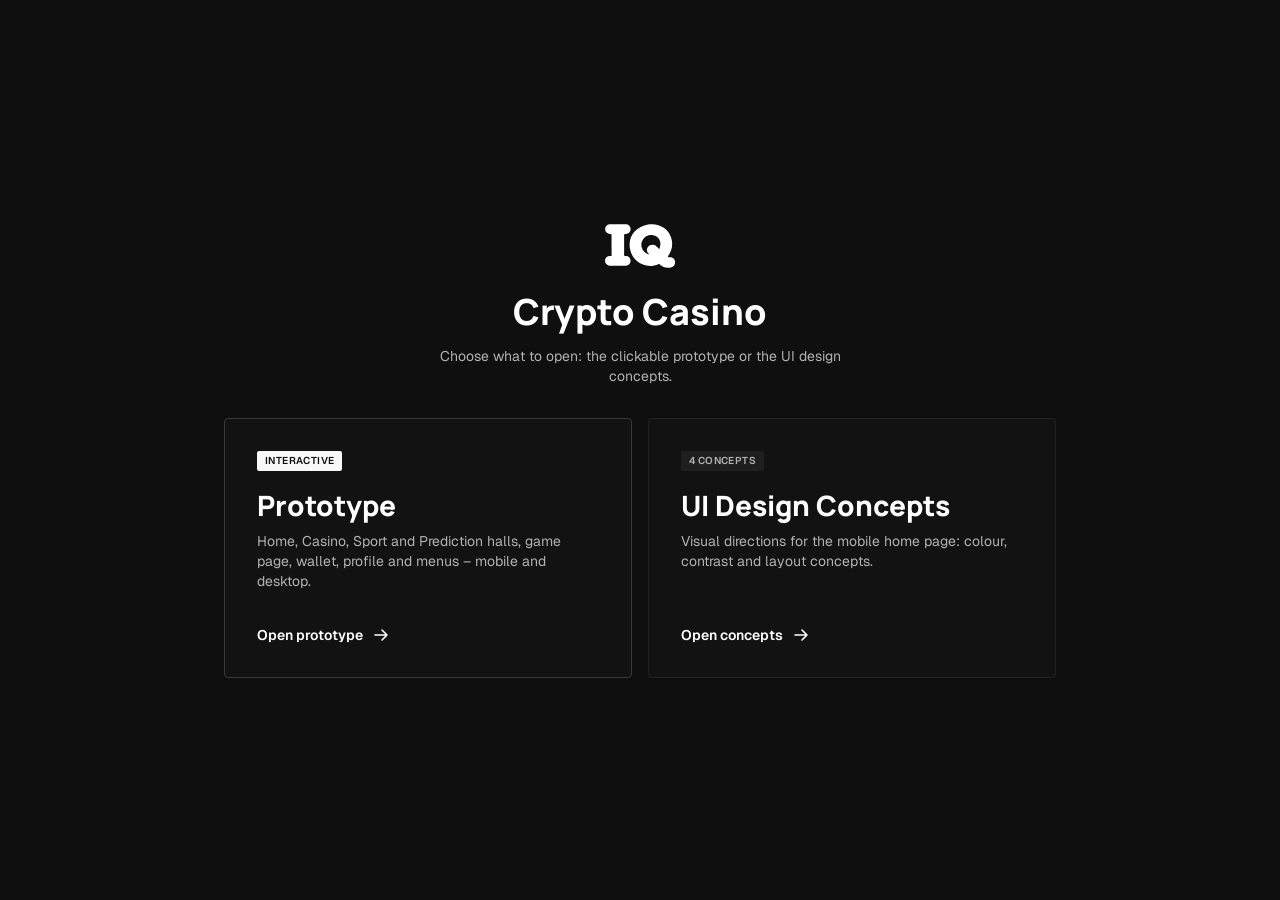
==== commit 23a88f96: "UI Design Concepts: gallery of 4 mobile home concepts (+1 slot coming soon) and a page per concept C" ====
--- a/index.html
+++ b/index.html
@@ -26,9 +26,9 @@
       <span class="start-card__go">Open prototype <svg width="20" height="20" viewBox="0 0 20 20" fill="none" aria-hidden="true"><path d="M4 10h12M11 5l5 5-5 5" stroke="currentColor" stroke-width="1.6" stroke-linecap="round" stroke-linejoin="round"/></svg></span>
     </a>
     <a class="start-card" href="concepts.html">
-      <span class="start-card__tag">Coming soon</span>
+      <span class="start-card__tag">4 concepts</span>
       <span class="start-card__title">UI Design Concepts</span>
-      <span class="start-card__text">Visual directions and concepts for the product interface.</span>
+      <span class="start-card__text">Visual directions for the mobile home page: colour, contrast and layout concepts.</span>
       <span class="start-card__go">Open concepts <svg width="20" height="20" viewBox="0 0 20 20" fill="none" aria-hidden="true"><path d="M4 10h12M11 5l5 5-5 5" stroke="currentColor" stroke-width="1.6" stroke-linecap="round" stroke-linejoin="round"/></svg></span>
     </a>
   </nav>
--- a/css/start.css
+++ b/css/start.css
@@ -146,35 +146,6 @@
   color: var(--c-white);
 }
 
-.start-empty {
-  display: flex;
-  flex-direction: column;
-  align-items: center;
-  gap: 16px;
-  padding: 48px 16px;
-  border: 1px dashed var(--c-bg-7);
-  border-radius: var(--radius-4);
-}
-
-.start-empty__badge {
-  padding: 6px 12px;
-  border-radius: var(--radius-2);
-  background: var(--c-bg-5);
-  font-weight: 600;
-  font-size: 12px;
-  text-transform: uppercase;
-  letter-spacing: 0.4px;
-  color: var(--c-secondary);
-}
-
-.start-empty__btn {
-  height: 40px;
-  padding: 0 24px;
-  background: var(--c-brand);
-  font-size: 14px;
-  color: var(--c-bg-1);
-}
-
 @media (min-width: 768px) {
   .start {
     padding: 64px 24px;
@@ -205,3 +176,245 @@
     left: 24px;
   }
 }
+
+/* UI Design Concepts --------------------------------------------------------- */
+/* The concepts are colour explorations: no black-and-white filter here. */
+.cc img,
+.cc-view img {
+  filter: none;
+}
+
+.start--concepts {
+  position: relative;
+  justify-content: flex-start;
+  max-width: 1280px;
+  padding-top: 64px;
+}
+
+.cc-grid {
+  display: grid;
+  grid-template-columns: repeat(2, minmax(0, 1fr));
+  gap: 12px;
+}
+
+.cc-card {
+  display: flex;
+  flex-direction: column;
+  gap: 10px;
+  min-width: 0;
+}
+
+.cc-card__shot {
+  position: relative;
+  display: block;
+  aspect-ratio: 402 / 874;
+  overflow: hidden;
+  border: 1px solid var(--c-bg-6);
+  border-radius: 12px;
+  background: var(--c-bg-3);
+  transition: border-color 0.2s ease, transform 0.2s ease, box-shadow 0.2s ease;
+}
+
+.cc-card__shot img {
+  width: 100%;
+  height: 100%;
+  object-fit: cover;
+  object-position: top;
+}
+
+a.cc-card:hover .cc-card__shot,
+a.cc-card:focus-visible .cc-card__shot {
+  border-color: var(--c-secondary);
+  box-shadow: 0 16px 40px rgba(0, 0, 0, 0.5);
+  transform: translateY(-4px);
+}
+
+.cc-card__meta {
+  display: flex;
+  flex-direction: column;
+  gap: 2px;
+  padding: 0 2px;
+}
+
+.cc-card__num {
+  font-weight: 600;
+  font-size: 10px;
+  line-height: 14px;
+  text-transform: uppercase;
+  letter-spacing: 0.4px;
+  color: var(--c-accent);
+}
+
+.cc-card__name {
+  display: flex;
+  align-items: center;
+  gap: 6px;
+  font-weight: 600;
+  font-size: 13px;
+  line-height: 18px;
+}
+
+.cc-card__name i {
+  flex-shrink: 0;
+  width: 8px;
+  height: 8px;
+  border-radius: 50%;
+}
+
+.cc-card--soon .cc-card__shot {
+  display: flex;
+  align-items: center;
+  justify-content: center;
+  border-style: dashed;
+  border-color: var(--c-bg-7);
+  background: transparent;
+}
+
+.cc-card__soon {
+  padding: 6px 10px;
+  border-radius: var(--radius-2);
+  background: var(--c-bg-5);
+  font-weight: 600;
+  font-size: 11px;
+  text-transform: uppercase;
+  letter-spacing: 0.4px;
+  color: var(--c-secondary);
+}
+
+.cc-card--soon .cc-card__name {
+  color: var(--c-accent);
+}
+
+@media (min-width: 768px) {
+  .cc-grid {
+    grid-template-columns: repeat(3, minmax(0, 1fr));
+    gap: 20px;
+  }
+}
+
+@media (min-width: 1024px) {
+  .cc-grid {
+    grid-template-columns: repeat(5, minmax(0, 1fr));
+  }
+}
+
+/* One concept: the mobile page in full length */
+.cc-view {
+  min-height: 100vh;
+  background: #080808;
+}
+
+.cc-bar {
+  position: sticky;
+  top: 0;
+  z-index: 5;
+  display: flex;
+  align-items: center;
+  gap: 12px;
+  height: 56px;
+  padding: 0 12px;
+  border-bottom: 1px solid var(--c-bg-5);
+  background: rgba(15, 15, 15, 0.92);
+  -webkit-backdrop-filter: blur(8px);
+  backdrop-filter: blur(8px);
+}
+
+.cc-bar__back {
+  display: flex;
+  flex-shrink: 0;
+  align-items: center;
+  gap: 6px;
+  font-weight: 500;
+  font-size: 14px;
+  color: var(--c-secondary);
+}
+
+.cc-bar__back svg {
+  transform: rotate(180deg);
+}
+
+.cc-bar__back:hover {
+  color: var(--c-white);
+}
+
+.cc-bar__title {
+  display: flex;
+  flex: 1 1 auto;
+  flex-direction: column;
+  align-items: center;
+  min-width: 0;
+  margin: 0;
+  text-align: center;
+}
+
+.cc-bar__title span {
+  font-size: 10px;
+  line-height: 14px;
+  text-transform: uppercase;
+  letter-spacing: 0.4px;
+  color: var(--c-accent);
+}
+
+.cc-bar__title b {
+  max-width: 100%;
+  overflow: hidden;
+  font-weight: 600;
+  font-size: 13px;
+  line-height: 18px;
+  text-overflow: ellipsis;
+  white-space: nowrap;
+}
+
+.cc-bar__nav {
+  display: flex;
+  flex-shrink: 0;
+  gap: 4px;
+}
+
+.cc-bar__nav a {
+  display: flex;
+  align-items: center;
+  justify-content: center;
+  width: 32px;
+  height: 32px;
+  border-radius: var(--radius-4);
+  background: var(--c-bg-5);
+  color: var(--c-secondary);
+}
+
+.cc-bar__nav a:hover {
+  background: var(--c-bg-7);
+  color: var(--c-white);
+}
+
+.cc-bar__nav a:first-child svg {
+  transform: rotate(180deg);
+}
+
+.cc-page {
+  display: flex;
+  justify-content: center;
+}
+
+.cc-page img {
+  display: block;
+  width: 100%;
+  max-width: 402px;
+  height: auto;
+}
+
+/* Wider screens: the page sits in a phone-width column */
+@media (min-width: 768px) {
+  .cc-bar {
+    padding: 0 24px;
+  }
+
+  .cc-page {
+    padding: 32px 16px 64px;
+  }
+
+  .cc-page img {
+    border-radius: 16px;
+    box-shadow: 0 0 0 1px var(--c-bg-5), 0 30px 80px rgba(0, 0, 0, 0.6);
+  }
+}
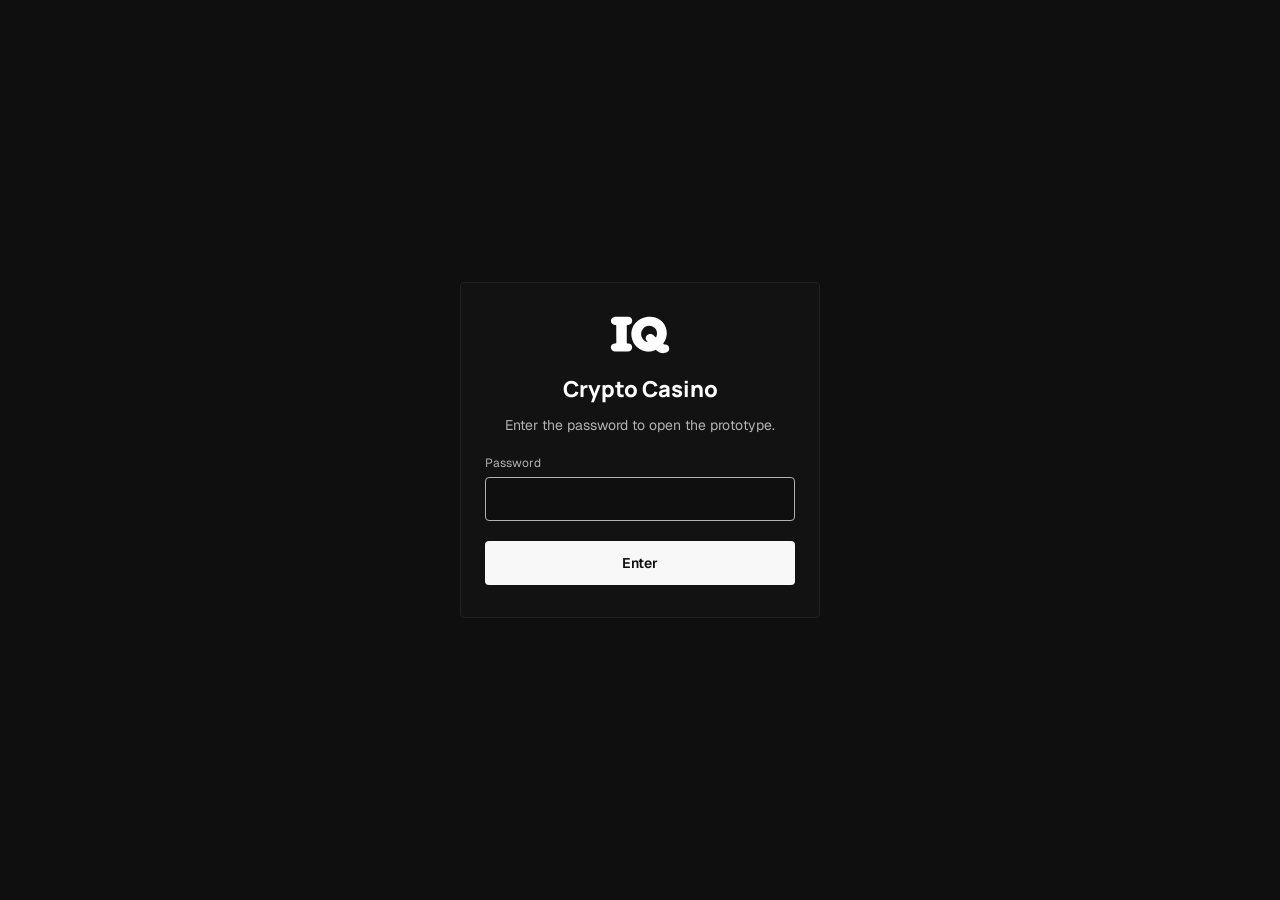
==== commit 9d82d64d: "Add a front-end password screen to every page Co-Authored-By: Claude Opus 5.5 <noreply@anthropic.com" ====
--- a/index.html
+++ b/index.html
@@ -3,6 +3,8 @@
 <head>
 <meta charset="utf-8">
 <meta name="viewport" content="width=device-width, initial-scale=1, viewport-fit=cover">
+<link rel="stylesheet" href="css/gate.css">
+<script src="js/gate.js"></script>
 <title>Crypto Casino</title>
 <meta name="description" content="Crypto Casino: prototype and UI design concepts.">
 <link rel="preconnect" href="https://fonts.googleapis.com">
--- a/css/gate.css
+++ b/css/gate.css
@@ -0,0 +1,131 @@
+/* Password screen (js/gate.js) */
+html.is-locked body > *:not(.gate) {
+  display: none !important;
+}
+
+html.is-locked,
+html.is-locked body {
+  overflow: hidden;
+}
+
+.gate {
+  position: fixed;
+  inset: 0;
+  z-index: 1000;
+  display: flex;
+  align-items: center;
+  justify-content: center;
+  padding: 16px;
+  background: #0f0f0f;
+  font-family: 'Geist', system-ui, sans-serif;
+  color: #fff;
+}
+
+.gate__card {
+  display: flex;
+  flex-direction: column;
+  gap: 12px;
+  width: 100%;
+  max-width: 360px;
+  padding: 32px 24px;
+  border: 1px solid #212121;
+  border-radius: 4px;
+  background: #121212;
+  text-align: center;
+}
+
+.gate__logo {
+  align-self: center;
+  width: 60px;
+  height: 40px;
+  filter: none;
+}
+
+.gate__title {
+  margin: 8px 0 0;
+  font-family: 'Manrope', system-ui, sans-serif;
+  font-weight: 800;
+  font-size: 22px;
+  line-height: 28px;
+}
+
+.gate__text {
+  margin: 0 0 8px;
+  font-size: 14px;
+  line-height: 20px;
+  color: #b2b2b2;
+}
+
+.gate__field {
+  display: flex;
+  flex-direction: column;
+  gap: 6px;
+  text-align: left;
+}
+
+.gate__label {
+  font-size: 12px;
+  line-height: 16px;
+  color: #b2b2b2;
+}
+
+.gate__input {
+  width: 100%;
+  height: 44px;
+  padding: 0 12px;
+  border: 1px solid #393939;
+  border-radius: 4px;
+  outline: 0;
+  background: #0f0f0f;
+  color: #fff;
+  font: inherit;
+  font-size: 16px; /* no zoom on iPhone */
+  transition: border-color 0.15s ease;
+}
+
+.gate__input:focus {
+  border-color: #b2b2b2;
+}
+
+.gate.is-wrong .gate__input {
+  border-color: #f8f8f8;
+}
+
+.gate.is-wrong .gate__card {
+  animation: gate-shake 0.3s ease;
+}
+
+@keyframes gate-shake {
+  25% { transform: translateX(-6px); }
+  50% { transform: translateX(6px); }
+  75% { transform: translateX(-3px); }
+}
+
+.gate__error {
+  margin: 0;
+  font-size: 12px;
+  line-height: 16px;
+  text-align: left;
+  color: #f8f8f8;
+}
+
+.gate__error[hidden] {
+  display: none;
+}
+
+.gate__btn {
+  height: 44px;
+  margin-top: 8px;
+  border: 0;
+  border-radius: 4px;
+  background: #f8f8f8;
+  color: #0f0f0f;
+  font: inherit;
+  font-weight: 600;
+  font-size: 14px;
+  cursor: pointer;
+}
+
+.gate__btn:hover {
+  background: #fff;
+}
--- a/css/styles.css
+++ b/css/styles.css
@@ -61,8 +61,12 @@
 img {
   display: block;
   max-width: none;
-  /* The whole prototype is black and white, including images from Figma
-     (league flags, store badges, promo icons) and demo pictures. */
+}
+
+/* The whole prototype is black and white. Raster images (WebP) are stored
+   already in greyscale; only the SVG icons from Figma (flags, logos) get the
+   filter, so iOS Safari does not repaint hundreds of filtered images on scroll. */
+img[src$=".svg"] {
   filter: grayscale(1);
 }
 
@@ -797,8 +801,6 @@
 .game-tile__slot {
   position: absolute;
   inset: 0;
-  -webkit-backdrop-filter: blur(2px);
-  backdrop-filter: blur(2px);
   background: rgba(0, 0, 0, 0.01);
 }
 
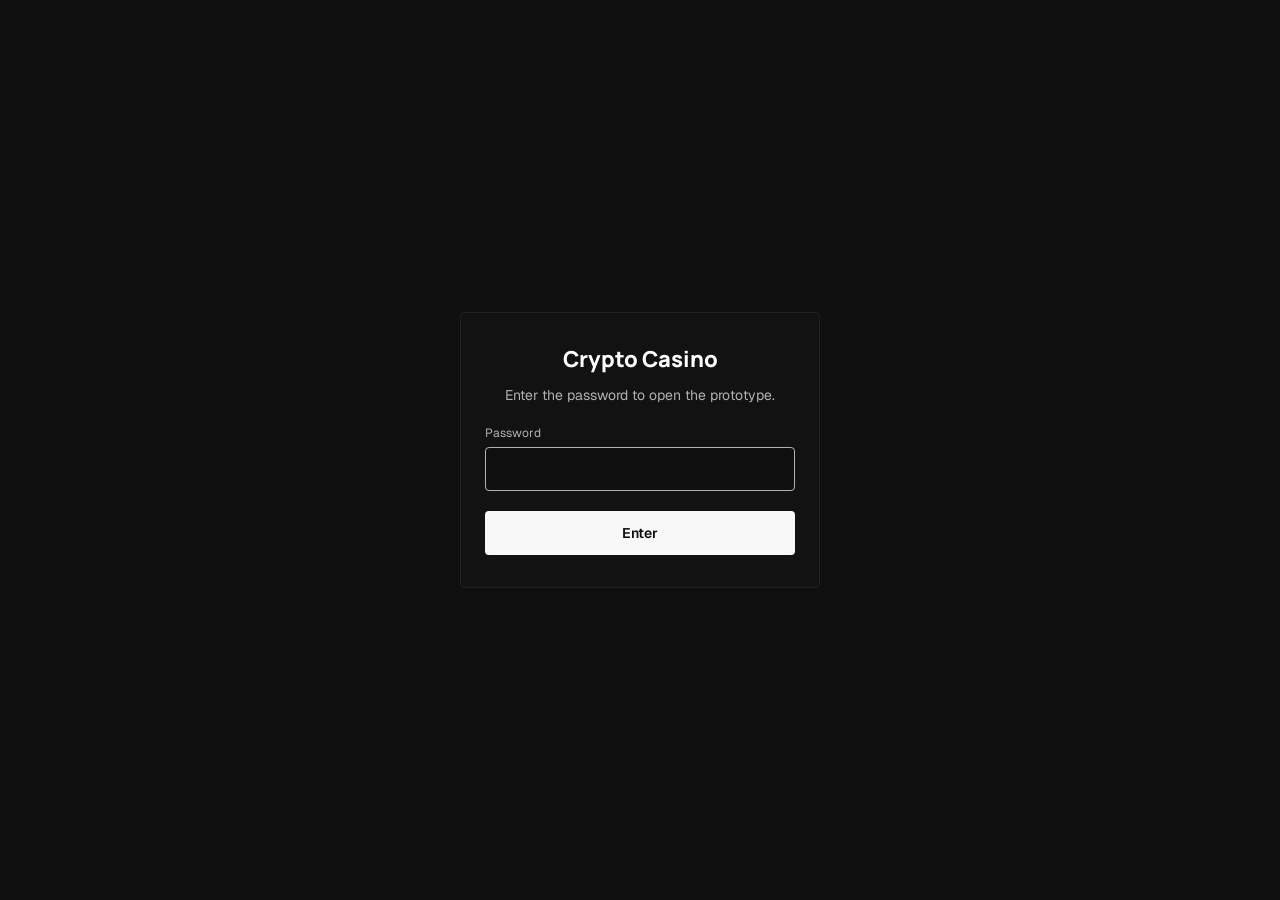
==== commit 6e088f9e: "Remove the logo from the password, start and concepts screens Co-Authored-By: Claude Opus 5.5 <norep" ====
--- a/index.html
+++ b/index.html
@@ -16,7 +16,6 @@
 <body class="start-body">
 <main class="start">
   <header class="start__head">
-    <img class="start__logo" src="assets/img/logo.svg" alt="IQ">
     <h1 class="start__title">Crypto Casino</h1>
     <p class="start__text">Choose what to open: the clickable prototype or the UI design concepts.</p>
   </header>
--- a/css/gate.css
+++ b/css/gate.css
@@ -34,15 +34,8 @@
   text-align: center;
 }
 
-.gate__logo {
-  align-self: center;
-  width: 60px;
-  height: 40px;
-  filter: none;
-}
-
 .gate__title {
-  margin: 8px 0 0;
+  margin: 0;
   font-family: 'Manrope', system-ui, sans-serif;
   font-weight: 800;
   font-size: 22px;
--- a/css/start.css
+++ b/css/start.css
@@ -26,13 +26,8 @@
   text-align: center;
 }
 
-.start__logo {
-  width: 72px;
-  height: 48px;
-}
-
 .start__title {
-  margin: 8px 0 0;
+  margin: 0;
   font-family: var(--f-manrope);
   font-weight: 800;
   font-size: 28px;
